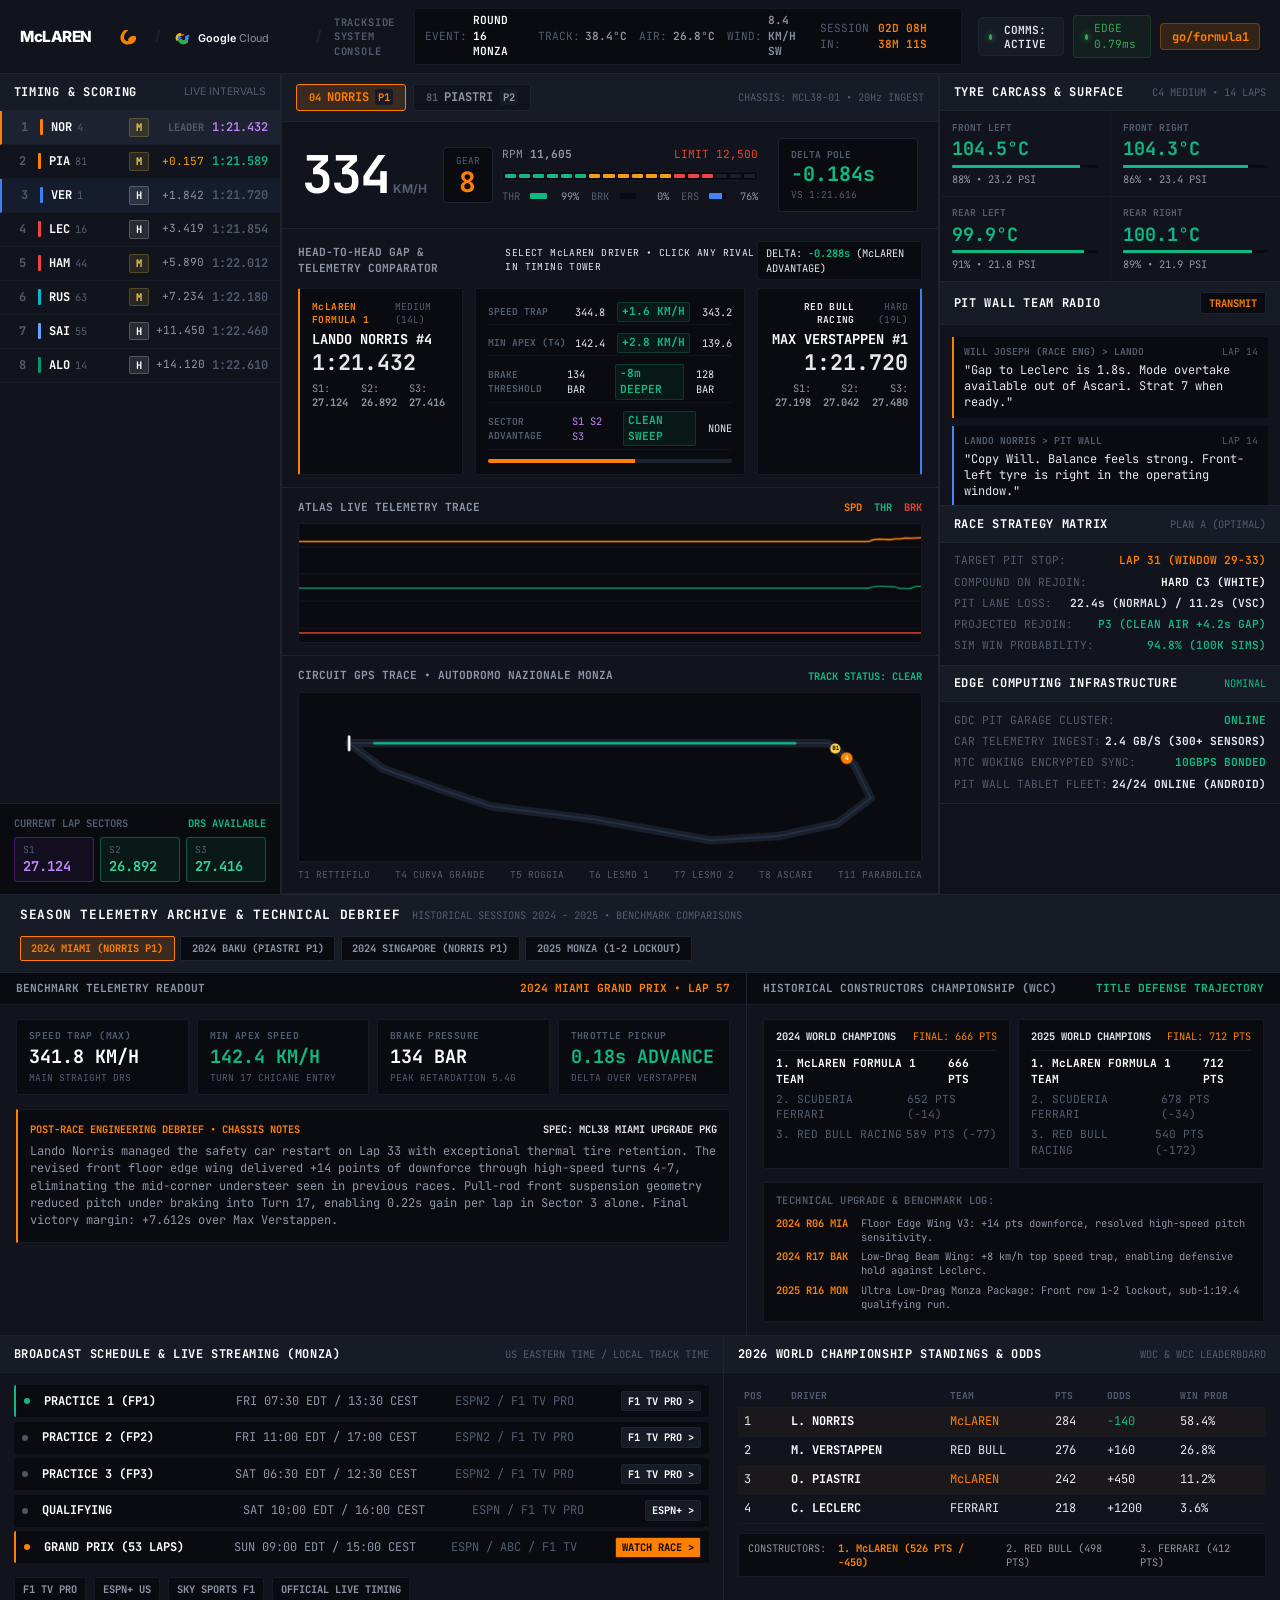
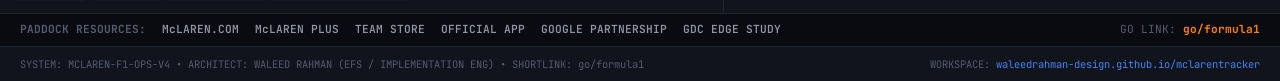
==== index.html @ 6353431e "Add interactive Head-to-Head Gap & Telemetry Comparator for McLaren vs grid rivals" ====
<!DOCTYPE html>
<html lang="en">
<head>
  <meta charset="UTF-8">
  <meta name="viewport" content="width=device-width, initial-scale=1.0">
  <title>MCLAREN F1 • PIT WALL TELEMETRY (go/formula1)</title>
  <link rel="preconnect" href="https://fonts.googleapis.com">
  <link rel="preconnect" href="https://fonts.gstatic.com" crossorigin>
  <link href="https://fonts.googleapis.com/css2?family=Inter:wght@400;500;600;700&family=JetBrains+Mono:wght@400;500;600;700&display=swap" rel="stylesheet">
  <link rel="stylesheet" href="style.css">
</head>
<body>
  <!-- System Command Header -->
  <header class="console-header">
    <div class="header-cluster-left">
      <!-- Official McLaren Racing Logo -->
      <a href="https://www.mclaren.com/racing/" target="_blank" rel="noopener" class="logo-anchor" title="McLaren Racing">
        <svg class="mclaren-svg" viewBox="0 0 160 26" fill="none" xmlns="http://www.w3.org/2000/svg">
          <text x="0" y="20" font-family="'Inter', sans-serif" font-weight="800" font-size="20" fill="#FFFFFF" letter-spacing="-0.03em">McLAREN</text>
          <path d="M136 4C130 9.5 129 16 133 20C135 22 138.5 23 142.5 22.5C148 21.5 151 17.5 151 14.5C151 12.5 149.5 11.5 147.5 11.5C144 11.5 140.5 15.2 140.5 17.2C140.5 18 141.2 18.5 142.2 18.2C139.8 18.8 137 18 136 16.2C134 13 135.5 8 141 4L136 4Z" fill="#FF8000"/>
        </svg>
      </a>

      <div class="header-divider">/</div>

      <!-- Official Google Cloud Logo -->
      <a href="https://cloud.google.com/" target="_blank" rel="noopener" class="logo-anchor" title="Google Cloud">
        <svg class="google-cloud-svg" viewBox="0 0 170 26" fill="none" xmlns="http://www.w3.org/2000/svg">
          <g transform="translate(0, 1)">
            <path fill="#EA4335" d="M12.5 8.2c-.8-.8-1.8-1.3-2.9-1.5l1.6 4.3 4.2-1.6c-.7-.6-1.9-1.2-2.9-1.2z"/>
            <path fill="#4285F4" d="M21.7 11.3c-.3-.8-.8-1.5-1.4-2.1l-4.9 1.8c.4.7.6 1.5.5 2.3 0 1.2-.5 2.2-1.4 2.9l2.7 3.5c1.8-1.3 2.9-3.4 2.9-5.7 0-.9-.2-1.8-.4-2.7z"/>
            <path fill="#FBBC04" d="M9.6 6.7c-2.4.2-4.5 1.5-5.6 3.6-.5.9-.7 2-.7 3.1 0 1.4.5 2.8 1.4 3.9l3.9-2.3c-.2-.5-.3-1-.3-1.6 0-1.8 1.2-3.3 2.9-3.8L9.6 6.7z"/>
            <path fill="#34A853" d="M14.5 21.4c2.2 0 4.1-1.1 5.3-2.8l-2.7-3.5c-.6.6-1.5 1-2.6 1-1.5 0-2.8-.9-3.4-2.2L6.3 16.7c1.4 3.2 4.6 5.2 7.5 5.2z"/>
            <path fill="#4285F4" d="M11.1 13.9c0-.5.1-1 .3-1.4L7.2 10c-.8 1.2-1.2 2.6-1.2 4.1 0 .6.1 1.2.2 1.8l4.1-2.3c-.1-.6-.2-1.2-.2-1.8z"/>
          </g>
          <text x="32" y="19" font-family="'Inter', sans-serif" font-weight="600" font-size="14" fill="#FFFFFF">Google <tspan fill="#8E95A5" font-weight="400">Cloud</tspan></text>
        </svg>
      </a>

      <div class="header-divider">/</div>
      <div class="console-label">TRACKSIDE SYSTEM CONSOLE</div>
    </div>

    <!-- Weather & Track State Readout -->
    <div class="header-cluster-mid">
      <div class="telemetry-pill">
        <span class="pill-k">EVENT:</span>
        <span class="pill-v text-white">ROUND 16 MONZA</span>
      </div>
      <div class="telemetry-pill">
        <span class="pill-k">TRACK:</span>
        <span class="pill-v" id="valTrackTemp">38.4°C</span>
      </div>
      <div class="telemetry-pill">
        <span class="pill-k">AIR:</span>
        <span class="pill-v">26.8°C</span>
      </div>
      <div class="telemetry-pill">
        <span class="pill-k">WIND:</span>
        <span class="pill-v">8.4 KM/H SW</span>
      </div>
      <div class="telemetry-pill">
        <span class="pill-k">SESSION IN:</span>
        <span class="pill-v text-papaya font-mono" id="headerCountdown">02D 14H 28M 10S</span>
      </div>
    </div>

    <div class="header-cluster-right">
      <!-- Audio Toggle -->
      <button class="comms-btn" id="radioMuteBtn" title="Toggle Radio Squelch Tone">
        <span class="dot-indicator green" id="radioDot"></span>
        <span id="radioLabel">COMMS: ACTIVE</span>
      </button>

      <!-- GDC Edge Ping -->
      <div class="edge-ping-box">
        <span class="dot-indicator green pulse"></span>
        <span class="font-mono" id="latencyDisplay">EDGE 0.76ms</span>
      </div>

      <!-- go/link Copy -->
      <button class="golink-button" id="goLinkChip" title="Copy internal shortlink go/formula1">
        <code>go/formula1</code>
      </button>
    </div>
  </header>

  <!-- Main Pit Wall Operations Layout (3-Column Grid) -->
  <div class="console-grid">

    <!-- Column 1: Live Timing Tower (F1 Standard P1-P10) -->
    <aside class="console-panel timing-tower-panel">
      <div class="panel-bar">
        <span class="panel-heading">TIMING & SCORING</span>
        <span class="panel-meta">LIVE INTERVALS</span>
      </div>

      <div class="timing-tower" id="timingTower">
        <!-- P1 Norris -->
        <div class="tower-row mclaren-row active" id="rowNorris" data-driver="norris">
          <span class="t-pos">1</span>
          <span class="t-badge t-mclaren"></span>
          <div class="t-driver">
            <strong class="t-code">NOR</strong>
            <span class="t-num">4</span>
          </div>
          <span class="t-tire t-med" title="Medium Tyre (14 Laps)">M</span>
          <span class="t-gap leader">LEADER</span>
          <span class="t-laptime text-purple">1:21.432</span>
        </div>

        <!-- P2 Piastri -->
        <div class="tower-row mclaren-row" id="rowPiastri" data-driver="piastri">
          <span class="t-pos">2</span>
          <span class="t-badge t-mclaren"></span>
          <div class="t-driver">
            <strong class="t-code">PIA</strong>
            <span class="t-num">81</span>
          </div>
          <span class="t-tire t-med" title="Medium Tyre (14 Laps)">M</span>
          <span class="t-gap text-yellow">+0.157</span>
          <span class="t-laptime text-green">1:21.589</span>
        </div>

        <!-- P3 Verstappen -->
        <div class="tower-row rival-row active-rival" data-rival="verstappen">
          <span class="t-pos">3</span>
          <span class="t-badge t-rb"></span>
          <div class="t-driver">
            <strong class="t-code">VER</strong>
            <span class="t-num">1</span>
          </div>
          <span class="t-tire t-hard" title="Hard Tyre (19 Laps)">H</span>
          <span class="t-gap">+1.842</span>
          <span class="t-laptime">1:21.720</span>
        </div>

        <!-- P4 Leclerc -->
        <div class="tower-row rival-row" data-rival="leclerc">
          <span class="t-pos">4</span>
          <span class="t-badge t-ferrari"></span>
          <div class="t-driver">
            <strong class="t-code">LEC</strong>
            <span class="t-num">16</span>
          </div>
          <span class="t-tire t-hard" title="Hard Tyre (18 Laps)">H</span>
          <span class="t-gap">+3.419</span>
          <span class="t-laptime">1:21.854</span>
        </div>

        <!-- P5 Hamilton -->
        <div class="tower-row rival-row" data-rival="hamilton">
          <span class="t-pos">5</span>
          <span class="t-badge t-ferrari"></span>
          <div class="t-driver">
            <strong class="t-code">HAM</strong>
            <span class="t-num">44</span>
          </div>
          <span class="t-tire t-med" title="Medium Tyre (12 Laps)">M</span>
          <span class="t-gap">+5.890</span>
          <span class="t-laptime">1:22.012</span>
        </div>

        <!-- P6 Russell -->
        <div class="tower-row rival-row" data-rival="russell">
          <span class="t-pos">6</span>
          <span class="t-badge t-merc"></span>
          <div class="t-driver">
            <strong class="t-code">RUS</strong>
            <span class="t-num">63</span>
          </div>
          <span class="t-tire t-med" title="Medium Tyre (15 Laps)">M</span>
          <span class="t-gap">+7.234</span>
          <span class="t-laptime">1:22.180</span>
        </div>

        <!-- P7 Sainz -->
        <div class="tower-row rival-row" data-rival="sainz">
          <span class="t-pos">7</span>
          <span class="t-badge t-williams"></span>
          <div class="t-driver">
            <strong class="t-code">SAI</strong>
            <span class="t-num">55</span>
          </div>
          <span class="t-tire t-hard" title="Hard Tyre (21 Laps)">H</span>
          <span class="t-gap">+11.450</span>
          <span class="t-laptime">1:22.460</span>
        </div>

        <!-- P8 Alonso -->
        <div class="tower-row rival-row" data-rival="alonso">
          <span class="t-pos">8</span>
          <span class="t-badge t-aston"></span>
          <div class="t-driver">
            <strong class="t-code">ALO</strong>
            <span class="t-num">14</span>
          </div>
          <span class="t-tire t-hard" title="Hard Tyre (22 Laps)">H</span>
          <span class="t-gap">+14.120</span>
          <span class="t-laptime">1:22.610</span>
        </div>
      </div>

      <!-- Sector Analysis Footer -->
      <div class="tower-footer">
        <div class="tf-row">
          <span class="tf-label">CURRENT LAP SECTORS</span>
          <span class="tf-drs text-green" id="drsState">DRS AVAILABLE</span>
        </div>
        <div class="sectors-grid">
          <div class="sec-cell purple">
            <span class="sc-k">S1</span>
            <span class="sc-v" id="valS1">27.124</span>
          </div>
          <div class="sec-cell green">
            <span class="sc-k">S2</span>
            <span class="sc-v" id="valS2">26.892</span>
          </div>
          <div class="sec-cell green">
            <span class="sc-k">S3</span>
            <span class="sc-v" id="valS3">27.416</span>
          </div>
        </div>
      </div>
    </aside>

    <!-- Column 2: Live Cockpit Telemetry, Waveform & Track GPS -->
    <main class="console-panel center-telemetry-panel">
      <!-- Driver Telemetry Header Switcher -->
      <div class="panel-bar">
        <div class="driver-tab-group">
          <button class="d-tab active" id="btnLando" data-driver="norris">
            <span class="d-tab-num">04</span>
            <span class="d-tab-name">NORRIS</span>
            <span class="d-tab-pos">P1</span>
          </button>
          <button class="d-tab" id="btnOscar" data-driver="piastri">
            <span class="d-tab-num">81</span>
            <span class="d-tab-name">PIASTRI</span>
            <span class="d-tab-pos">P2</span>
          </button>
        </div>
        <span class="panel-meta font-mono">CHASSIS: MCL38-01 &bull; 20Hz INGEST</span>
      </div>

      <!-- Primary Cockpit Gauge Deck -->
      <div class="cockpit-hud">
        <div class="gauge-block-speed">
          <div class="speed-readout">
            <span class="speed-digits font-mono" id="teleSpeed">324</span>
            <span class="speed-unit">KM/H</span>
          </div>
          <div class="gear-readout">
            <span class="gear-sub">GEAR</span>
            <span class="gear-digit font-mono" id="teleGear">7</span>
          </div>
        </div>

        <!-- Shift Lights Array -->
        <div class="hud-center-cluster">
          <div class="tach-line font-mono">
            <span>RPM <strong id="teleRpm">11,980</strong></span>
            <span class="text-red">LIMIT 12,500</span>
          </div>
          <div class="shift-lights" id="rpmLedBar"></div>

          <!-- Throttle, Brake, ERS Gauges -->
          <div class="linear-gauges">
            <div class="lin-gauge">
              <span class="lg-k">THR</span>
              <div class="lg-track"><div class="lg-fill throttle" id="fillThrottle" style="width: 96%;"></div></div>
              <span class="lg-v font-mono" id="valThrottle">96%</span>
            </div>
            <div class="lin-gauge">
              <span class="lg-k">BRK</span>
              <div class="lg-track"><div class="lg-fill brake" id="fillBrake" style="width: 0%;"></div></div>
              <span class="lg-v font-mono" id="valBrake">0%</span>
            </div>
            <div class="lin-gauge">
              <span class="lg-k">ERS</span>
              <div class="lg-track"><div class="lg-fill ers" id="fillErs" style="width: 78%;"></div></div>
              <span class="lg-v font-mono" id="valErs">78%</span>
            </div>
          </div>
        </div>

        <!-- Delta to Pole -->
        <div class="delta-box">
          <span class="delta-k">DELTA POLE</span>
          <span class="delta-v font-mono text-green" id="teleDelta">-0.184s</span>
          <span class="delta-sub font-mono">VS 1:21.616</span>
        </div>
      </div>

      <!-- Head-to-Head Telemetry & Gap Comparator -->
      <div class="sub-panel comparator-panel">
        <div class="sub-panel-bar">
          <div class="comp-header-left">
            <span class="sub-title font-mono">HEAD-TO-HEAD GAP & TELEMETRY COMPARATOR</span>
            <span class="comp-hint font-mono text-muted">SELECT McLAREN DRIVER &bull; CLICK ANY RIVAL IN TIMING TOWER</span>
          </div>
          <div class="comp-status-badge font-mono" id="compDeltaBadge">
            DELTA: <strong class="text-green" id="compNetDelta">-0.288s</strong> (McLAREN ADVANTAGE)
          </div>
        </div>

        <div class="comparator-deck font-mono">
          <!-- Driver 1 (McLaren) -->
          <div class="comp-driver-card mclaren-side">
            <div class="cdc-header">
              <span class="cdc-team text-papaya">McLAREN FORMULA 1</span>
              <span class="cdc-tire" id="compTire1">MEDIUM (14L)</span>
            </div>
            <div class="cdc-name" id="compDriver1Name">LANDO NORRIS #4</div>
            <div class="cdc-lap" id="compLap1">1:21.432</div>
            <div class="cdc-sectors">
              <span>S1: <strong id="compS1_1">27.124</strong></span>
              <span>S2: <strong id="compS2_1">26.892</strong></span>
              <span>S3: <strong id="compS3_1">27.416</strong></span>
            </div>
          </div>

          <!-- Center Delta Telemetry Grid -->
          <div class="comp-delta-matrix">
            <div class="cdm-row">
              <span class="cdm-label">SPEED TRAP</span>
              <div class="cdm-values">
                <span id="compSpeed1">344.8</span>
                <span class="cdm-diff text-green" id="compSpeedDiff">+1.6 KM/H</span>
                <span id="compSpeed2">343.2</span>
              </div>
            </div>
            <div class="cdm-row">
              <span class="cdm-label">MIN APEX (T4)</span>
              <div class="cdm-values">
                <span id="compApex1">142.4</span>
                <span class="cdm-diff text-green" id="compApexDiff">+2.8 KM/H</span>
                <span id="compApex2">139.6</span>
              </div>
            </div>
            <div class="cdm-row">
              <span class="cdm-label">BRAKE THRESHOLD</span>
              <div class="cdm-values">
                <span>134 BAR</span>
                <span class="cdm-diff text-green" id="compBrakeDiff">-8m DEEPER</span>
                <span>128 BAR</span>
              </div>
            </div>
            <div class="cdm-row">
              <span class="cdm-label">SECTOR ADVANTAGE</span>
              <div class="cdm-values">
                <span class="text-purple">S1 S2 S3</span>
                <span class="cdm-diff text-green">CLEAN SWEEP</span>
                <span class="text-muted">NONE</span>
              </div>
            </div>

            <!-- Dynamic Delta Bar Indicator -->
            <div class="comp-bar-wrapper">
              <div class="comp-bar-fill mclaren-fill" id="compBarFill" style="width: 62%;"></div>
            </div>
          </div>

          <!-- Driver 2 (Rival) -->
          <div class="comp-driver-card rival-side">
            <div class="cdc-header">
              <span class="cdc-team" id="compTeam2">RED BULL RACING</span>
              <span class="cdc-tire" id="compTire2">HARD (19L)</span>
            </div>
            <div class="cdc-name" id="compDriver2Name">MAX VERSTAPPEN #1</div>
            <div class="cdc-lap text-secondary" id="compLap2">1:21.720</div>
            <div class="cdc-sectors text-secondary">
              <span>S1: <strong id="compS2_1_val">27.198</strong></span>
              <span>S2: <strong id="compS2_2_val">27.042</strong></span>
              <span>S3: <strong id="compS2_3_val">27.480</strong></span>
            </div>
          </div>
        </div>
      </div>


      <!-- ATLAS Rolling Telemetry Chart -->
      <div class="sub-panel waveform-container">
        <div class="sub-panel-bar">
          <span class="sub-title">ATLAS LIVE TELEMETRY TRACE</span>
          <div class="trace-legend font-mono">
            <span class="c-legend papaya">SPD</span>
            <span class="c-legend green">THR</span>
            <span class="c-legend red">BRK</span>
          </div>
        </div>
        <canvas id="telemetryCanvas" width="720" height="130"></canvas>
      </div>

      <!-- Monza 2D GPS Circuit & Corner Tracker -->
      <div class="sub-panel track-container">
        <div class="sub-panel-bar">
          <span class="sub-title">CIRCUIT GPS TRACE &bull; AUTODROMO NAZIONALE MONZA</span>
          <span class="track-flag green">TRACK STATUS: CLEAR</span>
        </div>
        <div class="track-canvas-wrapper">
          <canvas id="circuitCanvas" width="720" height="180"></canvas>
        </div>
        <div class="corner-legend-bar font-mono">
          <span>T1 RETTIFILO</span>
          <span>T4 CURVA GRANDE</span>
          <span>T5 ROGGIA</span>
          <span>T6 LESMO 1</span>
          <span>T7 LESMO 2</span>
          <span>T8 ASCARI</span>
          <span>T11 PARABOLICA</span>
        </div>
      </div>
    </main>

    <!-- Column 3: Race Strategy, Tyre Heatmap & Comms -->
    <aside class="console-panel operations-panel">
      <!-- Tyre Surface Temperatures & Deg -->
      <div class="ops-section">
        <div class="panel-bar">
          <span class="panel-heading">TYRE CARCASS & SURFACE</span>
          <span class="panel-meta font-mono">C4 MEDIUM &bull; 14 LAPS</span>
        </div>
        <div class="tyre-grid">
          <div class="tyre-cell">
            <div class="tc-pos">FRONT LEFT</div>
            <div class="tc-temp font-mono text-green" id="tempFL">102.4°C</div>
            <div class="tc-wear"><div class="tc-bar" style="width: 88%;"></div></div>
            <div class="tc-meta font-mono">88% &bull; 23.2 PSI</div>
          </div>
          <div class="tyre-cell">
            <div class="tc-pos">FRONT RIGHT</div>
            <div class="tc-temp font-mono text-green" id="tempFR">104.1°C</div>
            <div class="tc-wear"><div class="tc-bar" style="width: 86%;"></div></div>
            <div class="tc-meta font-mono">86% &bull; 23.4 PSI</div>
          </div>
          <div class="tyre-cell">
            <div class="tc-pos">REAR LEFT</div>
            <div class="tc-temp font-mono text-green" id="tempRL">98.6°C</div>
            <div class="tc-wear"><div class="tc-bar" style="width: 91%;"></div></div>
            <div class="tc-meta font-mono">91% &bull; 21.8 PSI</div>
          </div>
          <div class="tyre-cell">
            <div class="tc-pos">REAR RIGHT</div>
            <div class="tc-temp font-mono text-green" id="tempRR">99.2°C</div>
            <div class="tc-wear"><div class="tc-bar" style="width: 89%;"></div></div>
            <div class="tc-meta font-mono">89% &bull; 21.9 PSI</div>
          </div>
        </div>
      </div>

      <!-- Live Pit Radio Comms Transcript -->
      <div class="ops-section radio-ops-section">
        <div class="panel-bar">
          <span class="panel-heading">PIT WALL TEAM RADIO</span>
          <button class="comms-action-btn font-mono" id="btnPlayRadio">TRANSMIT</button>
        </div>
        <div class="radio-stream-box" id="radioLog">
          <div class="radio-entry engineer-entry">
            <div class="re-header font-mono">
              <span class="re-ch">WILL JOSEPH (RACE ENG) &gt; LANDO</span>
              <span class="re-t">LAP 14</span>
            </div>
            <div class="re-msg font-mono">"Gap to Leclerc is 1.8s. Mode overtake available out of Ascari. Strat 7 when ready."</div>
          </div>
          <div class="radio-entry driver-entry">
            <div class="re-header font-mono">
              <span class="re-ch">LANDO NORRIS &gt; PIT WALL</span>
              <span class="re-t">LAP 14</span>
            </div>
            <div class="re-msg font-mono">"Copy Will. Balance feels strong. Front-left tyre is right in the operating window."</div>
          </div>
        </div>
      </div>

      <!-- Race Strategy Plan -->
      <div class="ops-section">
        <div class="panel-bar">
          <span class="panel-heading">RACE STRATEGY MATRIX</span>
          <span class="panel-meta font-mono">PLAN A (OPTIMAL)</span>
        </div>
        <div class="strat-table font-mono">
          <div class="strat-row">
            <span class="st-k">TARGET PIT STOP:</span>
            <span class="st-v text-papaya">LAP 31 (WINDOW 29-33)</span>
          </div>
          <div class="strat-row">
            <span class="st-k">COMPOUND ON REJOIN:</span>
            <span class="st-v text-white">HARD C3 (WHITE)</span>
          </div>
          <div class="strat-row">
            <span class="st-k">PIT LANE LOSS:</span>
            <span class="st-v">22.4s (NORMAL) / 11.2s (VSC)</span>
          </div>
          <div class="strat-row">
            <span class="st-k">PROJECTED REJOIN:</span>
            <span class="st-v text-green">P3 (CLEAN AIR +4.2s GAP)</span>
          </div>
          <div class="strat-row">
            <span class="st-k">SIM WIN PROBABILITY:</span>
            <span class="st-v text-green">94.8% (100K SIMS)</span>
          </div>
        </div>
      </div>

      <!-- Google Cloud Edge Systems Status -->
      <div class="ops-section edge-ops-section">
        <div class="panel-bar">
          <span class="panel-heading">EDGE COMPUTING INFRASTRUCTURE</span>
          <span class="panel-meta font-mono text-green">NOMINAL</span>
        </div>
        <div class="edge-data-table font-mono">
          <div class="edt-row"><span>GDC PIT GARAGE CLUSTER:</span> <strong class="text-green">ONLINE</strong></div>
          <div class="edt-row"><span>CAR TELEMETRY INGEST:</span> <strong>2.4 GB/S (300+ SENSORS)</strong></div>
          <div class="edt-row"><span>MTC WOKING ENCRYPTED SYNC:</span> <strong class="text-green">10GBPS BONDED</strong></div>
          <div class="edt-row"><span>PIT WALL TABLET FLEET:</span> <strong>24/24 ONLINE (ANDROID)</strong></div>
        </div>
      </div>
    </aside>
  </div>

  <!-- Historical Season Telemetry, Standings & Technical Debrief -->
  <section class="archive-section">
    <div class="archive-header-bar">
      <div class="ah-left">
        <span class="ah-title font-mono">SEASON TELEMETRY ARCHIVE & TECHNICAL DEBRIEF</span>
        <span class="ah-sub font-mono">HISTORICAL SESSIONS 2024 - 2025 &bull; BENCHMARK COMPARISONS</span>
      </div>
      <div class="ah-selector-tabs font-mono">
        <button class="ah-tab active" data-archive="miami2024">2024 MIAMI (NORRIS P1)</button>
        <button class="ah-tab" data-archive="baku2024">2024 BAKU (PIASTRI P1)</button>
        <button class="ah-tab" data-archive="singapore2024">2024 SINGAPORE (NORRIS P1)</button>
        <button class="ah-tab" data-archive="monza2025">2025 MONZA (1-2 LOCKOUT)</button>
      </div>
    </div>

    <div class="archive-grid">
      <!-- Session Rewatch Telemetry Metrics -->
      <div class="archive-panel">
        <div class="ap-bar font-mono">
          <span>BENCHMARK TELEMETRY READOUT</span>
          <span class="text-papaya font-mono" id="archSessionTitle">2024 MIAMI GRAND PRIX &bull; LAP 57</span>
        </div>
        <div class="ap-content">
          <div class="telemetry-benchmark-grid font-mono">
            <div class="bm-card">
              <span class="bm-k">SPEED TRAP (MAX)</span>
              <strong class="bm-v font-mono text-white" id="archSpeed">341.8 KM/H</strong>
              <span class="bm-sub">MAIN STRAIGHT DRS</span>
            </div>
            <div class="bm-card">
              <span class="bm-k">MIN APEX SPEED</span>
              <strong class="bm-v font-mono text-green" id="archApex">142.4 KM/H</strong>
              <span class="bm-sub">TURN 17 CHICANE ENTRY</span>
            </div>
            <div class="bm-card">
              <span class="bm-k">BRAKE PRESSURE</span>
              <strong class="bm-v font-mono text-white" id="archBrake">134 BAR</strong>
              <span class="bm-sub">PEAK RETARDATION 5.4G</span>
            </div>
            <div class="bm-card">
              <span class="bm-k">THROTTLE PICKUP</span>
              <strong class="bm-v font-mono text-green" id="archThrottle">0.18s ADVANCE</strong>
              <span class="bm-sub">DELTA OVER VERSTAPPEN</span>
            </div>
          </div>

          <div class="debrief-box font-mono">
            <div class="db-header">
              <span class="db-title">POST-RACE ENGINEERING DEBRIEF &bull; CHASSIS NOTES</span>
              <span class="db-spec text-muted" id="archChassis">SPEC: MCL38 MIAMI UPGRADE PKG</span>
            </div>
            <p class="db-text" id="archDebriefText">
              Lando Norris managed the safety car restart on Lap 33 with exceptional thermal tire retention. The revised front floor edge wing delivered +14 points of downforce through high-speed turns 4-7, eliminating the mid-corner understeer seen in previous races. Pull-rod front suspension geometry reduced pitch under braking into Turn 17, enabling 0.22s gain per lap in Sector 3 alone. Final victory margin: +7.612s over Max Verstappen.
            </p>
          </div>
        </div>
      </div>

      <!-- Historical Constructors Championship Progression -->
      <div class="archive-panel">
        <div class="ap-bar font-mono">
          <span>HISTORICAL CONSTRUCTORS CHAMPIONSHIP (WCC)</span>
          <span class="text-green font-mono">TITLE DEFENSE TRAJECTORY</span>
        </div>
        <div class="ap-content font-mono">
          <div class="hist-standings-deck">
            <!-- 2024 Season Final -->
            <div class="hist-season-block">
              <div class="hsb-head">
                <strong>2024 WORLD CHAMPIONS</strong>
                <span class="text-papaya font-mono">FINAL: 666 PTS</span>
              </div>
              <div class="hsb-rows">
                <div class="hsb-row champion">
                  <span>1. McLAREN FORMULA 1 TEAM</span>
                  <strong>666 PTS</strong>
                </div>
                <div class="hsb-row">
                  <span>2. SCUDERIA FERRARI</span>
                  <span>652 PTS (-14)</span>
                </div>
                <div class="hsb-row">
                  <span>3. RED BULL RACING</span>
                  <span>589 PTS (-77)</span>
                </div>
              </div>
            </div>

            <!-- 2025 Season Final -->
            <div class="hist-season-block">
              <div class="hsb-head">
                <strong>2025 WORLD CHAMPIONS</strong>
                <span class="text-papaya font-mono">FINAL: 712 PTS</span>
              </div>
              <div class="hsb-rows">
                <div class="hsb-row champion">
                  <span>1. McLAREN FORMULA 1 TEAM</span>
                  <strong>712 PTS</strong>
                </div>
                <div class="hsb-row">
                  <span>2. SCUDERIA FERRARI</span>
                  <span>678 PTS (-34)</span>
                </div>
                <div class="hsb-row">
                  <span>3. RED BULL RACING</span>
                  <span>540 PTS (-172)</span>
                </div>
              </div>
            </div>
          </div>

          <!-- Upgrade Trajectory Feed -->
          <div class="upgrade-timeline">
            <div class="ut-title">TECHNICAL UPGRADE & BENCHMARK LOG:</div>
            <div class="ut-item">
              <span class="ut-date">2024 R06 MIA</span>
              <span class="ut-desc">Floor Edge Wing V3: +14 pts downforce, resolved high-speed pitch sensitivity.</span>
            </div>
            <div class="ut-item">
              <span class="ut-date">2024 R17 BAK</span>
              <span class="ut-desc">Low-Drag Beam Wing: +8 km/h top speed trap, enabling defensive hold against Leclerc.</span>
            </div>
            <div class="ut-item">
              <span class="ut-date">2025 R16 MON</span>
              <span class="ut-desc">Ultra Low-Drag Monza Package: Front row 1-2 lockout, sub-1:19.4 qualifying run.</span>
            </div>
          </div>
        </div>
      </div>
    </div>
  </section>


  <!-- Lower Deck: Broadcast Schedule, World Championship Odds & McLaren Hub -->
  <section class="lower-deck">
    <!-- Weekend Broadcast Hub -->
    <div class="deck-panel">
      <div class="deck-bar">
        <span class="deck-title">BROADCAST SCHEDULE & LIVE STREAMING (MONZA)</span>
        <span class="deck-sub">US EASTERN TIME / LOCAL TRACK TIME</span>
      </div>
      <div class="deck-content">
        <div class="session-schedule font-mono">
          <div class="session-row active">
            <span class="sess-dot green"></span>
            <span class="sess-name">PRACTICE 1 (FP1)</span>
            <span class="sess-time">FRI 07:30 EDT / 13:30 CEST</span>
            <span class="sess-chn">ESPN2 / F1 TV PRO</span>
            <a href="https://f1tv.formula1.com/" target="_blank" rel="noopener" class="sess-action">F1 TV PRO &gt;</a>
          </div>
          <div class="session-row">
            <span class="sess-dot"></span>
            <span class="sess-name">PRACTICE 2 (FP2)</span>
            <span class="sess-time">FRI 11:00 EDT / 17:00 CEST</span>
            <span class="sess-chn">ESPN2 / F1 TV PRO</span>
            <a href="https://f1tv.formula1.com/" target="_blank" rel="noopener" class="sess-action">F1 TV PRO &gt;</a>
          </div>
          <div class="session-row">
            <span class="sess-dot"></span>
            <span class="sess-name">PRACTICE 3 (FP3)</span>
            <span class="sess-time">SAT 06:30 EDT / 12:30 CEST</span>
            <span class="sess-chn">ESPN2 / F1 TV PRO</span>
            <a href="https://f1tv.formula1.com/" target="_blank" rel="noopener" class="sess-action">F1 TV PRO &gt;</a>
          </div>
          <div class="session-row">
            <span class="sess-dot"></span>
            <span class="sess-name">QUALIFYING</span>
            <span class="sess-time">SAT 10:00 EDT / 16:00 CEST</span>
            <span class="sess-chn">ESPN / F1 TV PRO</span>
            <a href="https://www.espn.com/watch/" target="_blank" rel="noopener" class="sess-action">ESPN+ &gt;</a>
          </div>
          <div class="session-row race-row">
            <span class="sess-dot papaya"></span>
            <span class="sess-name">GRAND PRIX (53 LAPS)</span>
            <span class="sess-time">SUN 09:00 EDT / 15:00 CEST</span>
            <span class="sess-chn">ESPN / ABC / F1 TV</span>
            <a href="https://f1tv.formula1.com/" target="_blank" rel="noopener" class="sess-action race-action">WATCH RACE &gt;</a>
          </div>
        </div>

        <div class="stream-links-strip">
          <a href="https://f1tv.formula1.com/" target="_blank" rel="noopener" class="quick-link">F1 TV PRO</a>
          <a href="https://www.espn.com/watch/f1" target="_blank" rel="noopener" class="quick-link">ESPN+ US</a>
          <a href="https://www.skysports.com/f1" target="_blank" rel="noopener" class="quick-link">SKY SPORTS F1</a>
          <a href="https://www.formula1.com/en/f1-live.html" target="_blank" rel="noopener" class="quick-link">OFFICIAL LIVE TIMING</a>
        </div>
      </div>
    </div>

    <!-- Championship Standings & Market Odds -->
    <div class="deck-panel">
      <div class="deck-bar">
        <span class="deck-title">2026 WORLD CHAMPIONSHIP STANDINGS & ODDS</span>
        <span class="deck-sub">WDC & WCC LEADERBOARD</span>
      </div>
      <div class="deck-content font-mono">
        <table class="standings-table">
          <thead>
            <tr>
              <th>POS</th>
              <th>DRIVER</th>
              <th>TEAM</th>
              <th>PTS</th>
              <th>ODDS</th>
              <th>WIN PROB</th>
            </tr>
          </thead>
          <tbody>
            <tr class="highlight-row">
              <td>1</td>
              <td class="driver-bold">L. NORRIS</td>
              <td class="text-papaya">McLAREN</td>
              <td>284</td>
              <td class="text-green">-140</td>
              <td>58.4%</td>
            </tr>
            <tr>
              <td>2</td>
              <td class="driver-bold">M. VERSTAPPEN</td>
              <td>RED BULL</td>
              <td>276</td>
              <td>+160</td>
              <td>26.8%</td>
            </tr>
            <tr class="highlight-row">
              <td>3</td>
              <td class="driver-bold">O. PIASTRI</td>
              <td class="text-papaya">McLAREN</td>
              <td>242</td>
              <td>+450</td>
              <td>11.2%</td>
            </tr>
            <tr>
              <td>4</td>
              <td class="driver-bold">C. LECLERC</td>
              <td>FERRARI</td>
              <td>218</td>
              <td>+1200</td>
              <td>3.6%</td>
            </tr>
          </tbody>
        </table>

        <div class="wcc-banner font-mono">
          <span>CONSTRUCTORS:</span>
          <strong>1. McLAREN (526 PTS / -450)</strong>
          <span>2. RED BULL (498 PTS)</span>
          <span>3. FERRARI (412 PTS)</span>
        </div>
      </div>
    </div>
  </section>

  <!-- Paddock Resource Bar -->
  <nav class="paddock-dock font-mono">
    <div class="dock-title">PADDOCK RESOURCES:</div>
    <a href="https://www.mclaren.com/racing/formula-1/" target="_blank" rel="noopener">McLAREN.COM</a>
    <a href="https://www.mclaren.com/racing/mclaren-plus/" target="_blank" rel="noopener">McLAREN PLUS</a>
    <a href="https://www.mclarenstore.com/" target="_blank" rel="noopener">TEAM STORE</a>
    <a href="https://www.mclaren.com/racing/app/" target="_blank" rel="noopener">OFFICIAL APP</a>
    <a href="https://www.mclaren.com/racing/partners/google/" target="_blank" rel="noopener">GOOGLE PARTNERSHIP</a>
    <a href="https://cloud.google.com/customers/mclaren-racing" target="_blank" rel="noopener">GDC EDGE STUDY</a>
    <div class="dock-spacer"></div>
    <div class="dock-golink">GO LINK: <strong>go/formula1</strong></div>
  </nav>

  <!-- Industrial Technical Footer -->
  <footer class="console-footer font-mono">
    <div class="cf-left">
      SYSTEM: MCLAREN-F1-OPS-V4 &bull; ARCHITECT: WALEED RAHMAN (EFS / IMPLEMENTATION ENG) &bull; SHORTLINK: go/formula1
    </div>
    <div class="cf-right">
      WORKSPACE: <a href="https://waleedrahman-design.github.io/mclarentracker/" target="_blank">waleedrahman-design.github.io/mclarentracker</a>
    </div>
  </footer>

  <script src="app.js"></script>
</body>
</html>
---- style.css ----
:root {
  --bg-core: #090B10;
  --panel-bg: #11141C;
  --panel-elevated: #171B26;
  --panel-active: #1D2230;
  
  --border-line: #1E2330;
  --border-subtle: #161A24;

  --papaya: #FF8000;
  --papaya-dim: rgba(255, 128, 0, 0.15);

  --g-blue: #4285F4;
  --g-green: #34A853;
  --g-red: #EA4335;
  --g-yellow: #FBBC04;

  --purple-sector: #9333EA;
  --green-sector: #10B981;
  --yellow-sector: #F59E0B;

  --text-white: #FFFFFF;
  --text-primary: #E5E7EB;
  --text-secondary: #8E95A5;
  --text-muted: #535C6E;

  --font-sans: 'Inter', -apple-system, BlinkMacSystemFont, sans-serif;
  --font-mono: 'JetBrains Mono', monospace;
}

* {
  box-sizing: border-box;
  margin: 0;
  padding: 0;
}

body {
  background-color: var(--bg-core);
  color: var(--text-primary);
  font-family: var(--font-sans);
  font-size: 13px;
  line-height: 1.4;
  min-height: 100vh;
  display: flex;
  flex-direction: column;
}

.font-mono { font-family: var(--font-mono); }
.text-white { color: var(--text-white) !important; }
.text-papaya { color: var(--papaya) !important; }
.text-green { color: var(--green-sector) !important; }
.text-yellow { color: var(--yellow-sector) !important; }
.text-red { color: var(--g-red) !important; }
.text-purple { color: #C084FC !important; }

/* 1. Header Command Console */
.console-header {
  display: flex;
  justify-content: space-between;
  align-items: center;
  padding: 0.5rem 1.25rem;
  background-color: var(--panel-bg);
  border-bottom: 1px solid var(--border-line);
  gap: 1rem;
}

.header-cluster-left {
  display: flex;
  align-items: center;
  gap: 0.75rem;
}

.logo-anchor {
  display: flex;
  align-items: center;
  text-decoration: none;
}

.mclaren-svg {
  height: 20px;
  width: auto;
  display: block;
}

.google-cloud-svg {
  height: 20px;
  width: auto;
  display: block;
}

.header-divider {
  color: var(--border-line);
  font-weight: 700;
  font-size: 0.9rem;
}

.console-label {
  font-family: var(--font-mono);
  font-size: 0.65rem;
  font-weight: 700;
  color: var(--text-muted);
  letter-spacing: 0.08em;
}

.header-cluster-mid {
  display: flex;
  align-items: center;
  gap: 0.75rem;
  background-color: var(--bg-core);
  padding: 0.25rem 0.65rem;
  border-radius: 4px;
  border: 1px solid var(--border-subtle);
}

.telemetry-pill {
  display: flex;
  align-items: center;
  gap: 0.35rem;
  font-size: 0.7rem;
  font-family: var(--font-mono);
}

.pill-k { color: var(--text-muted); }
.pill-v { color: var(--text-secondary); font-weight: 600; }

.header-cluster-right {
  display: flex;
  align-items: center;
  gap: 0.6rem;
}

.comms-btn {
  background-color: var(--panel-elevated);
  border: 1px solid var(--border-line);
  color: var(--text-primary);
  font-family: var(--font-mono);
  font-size: 0.7rem;
  font-weight: 600;
  padding: 0.3rem 0.65rem;
  border-radius: 4px;
  cursor: pointer;
  display: flex;
  align-items: center;
  gap: 0.4rem;
}

.comms-btn:hover {
  background-color: var(--panel-active);
  border-color: var(--papaya);
}

.dot-indicator {
  width: 6px;
  height: 6px;
  border-radius: 50%;
  display: inline-block;
  background-color: #6B7280;
}

.dot-indicator.green {
  background-color: var(--g-green);
  box-shadow: 0 0 6px var(--g-green);
}

.dot-indicator.pulse {
  animation: radar-pulse 2s infinite;
}

@keyframes radar-pulse {
  0%, 100% { opacity: 1; }
  50% { opacity: 0.3; }
}

.edge-ping-box {
  display: flex;
  align-items: center;
  gap: 0.4rem;
  font-size: 0.7rem;
  color: var(--g-green);
  background-color: rgba(52, 168, 83, 0.08);
  padding: 0.3rem 0.65rem;
  border-radius: 4px;
  border: 1px solid rgba(52, 168, 83, 0.2);
}

.golink-button {
  background-color: var(--papaya-dim);
  border: 1px solid rgba(255, 128, 0, 0.3);
  padding: 0.3rem 0.65rem;
  border-radius: 4px;
  cursor: pointer;
}

.golink-button code {
  color: var(--papaya);
  font-family: var(--font-mono);
  font-size: 0.75rem;
  font-weight: 700;
}

/* 2. Main Console Grid (3 Columns) */
.console-grid {
  display: grid;
  grid-template-columns: 280px 1fr 340px;
  gap: 1px;
  background-color: var(--border-line);
  flex: 1;
}

.console-panel {
  background-color: var(--panel-bg);
  display: flex;
  flex-direction: column;
}

.panel-bar {
  display: flex;
  justify-content: space-between;
  align-items: center;
  padding: 0.6rem 0.85rem;
  background-color: var(--panel-elevated);
  border-bottom: 1px solid var(--border-line);
}

.panel-heading {
  font-size: 0.75rem;
  font-family: var(--font-mono);
  font-weight: 700;
  letter-spacing: 0.06em;
  color: var(--text-white);
}

.panel-meta {
  font-size: 0.65rem;
  color: var(--text-muted);
}

/* Column 1: Timing Tower */
.timing-tower {
  display: flex;
  flex-direction: column;
  flex: 1;
}

.tower-row {
  display: grid;
  grid-template-columns: 20px 4px 1fr 20px 48px 58px;
  align-items: center;
  gap: 0.4rem;
  padding: 0.45rem 0.75rem;
  border-bottom: 1px solid var(--border-subtle);
  font-family: var(--font-mono);
  font-size: 0.75rem;
  cursor: pointer;
  transition: background-color 0.1s ease;
}

.tower-row:hover {
  background-color: var(--panel-elevated);
}

.tower-row.active {
  background-color: var(--panel-active);
  border-left: 2px solid var(--papaya);
}

.t-pos { font-weight: 700; color: var(--text-muted); text-align: center; }

.t-badge { width: 3px; height: 16px; border-radius: 1px; }
.t-mclaren { background-color: var(--papaya); }
.t-rb { background-color: #3B82F6; }
.t-ferrari { background-color: #EF4444; }
.t-merc { background-color: #06B6D4; }
.t-williams { background-color: #60A5FA; }
.t-aston { background-color: #059669; }

.t-driver {
  display: flex;
  align-items: baseline;
  gap: 0.35rem;
}

.t-code { font-weight: 700; color: var(--text-white); }
.t-num { font-size: 0.65rem; color: var(--text-muted); }

.t-tire {
  font-size: 0.65rem;
  font-weight: 700;
  text-align: center;
  border-radius: 2px;
  padding: 1px 0;
}

.t-med { color: #FCD34D; background-color: rgba(252, 211, 77, 0.1); border: 1px solid rgba(252, 211, 77, 0.2); }
.t-hard { color: #FFFFFF; background-color: rgba(255, 255, 255, 0.1); border: 1px solid rgba(255, 255, 255, 0.2); }

.t-gap {
  font-size: 0.7rem;
  text-align: right;
  color: var(--text-secondary);
}

.t-gap.leader { color: var(--text-muted); font-size: 0.65rem; font-weight: 700; }

.t-laptime {
  font-size: 0.75rem;
  font-weight: 600;
  text-align: right;
  color: var(--text-muted);
}

.tower-footer {
  padding: 0.75rem 0.85rem;
  border-top: 1px solid var(--border-line);
  background-color: var(--bg-core);
}

.tf-row {
  display: flex;
  justify-content: space-between;
  font-size: 0.65rem;
  font-family: var(--font-mono);
  margin-bottom: 0.4rem;
}

.tf-label { color: var(--text-muted); font-weight: 700; }
.tf-drs { font-weight: 700; }

.sectors-grid {
  display: grid;
  grid-template-columns: 1fr 1fr 1fr;
  gap: 0.4rem;
}

.sec-cell {
  background-color: var(--panel-elevated);
  border: 1px solid var(--border-line);
  padding: 0.35rem 0.5rem;
  border-radius: 3px;
  display: flex;
  flex-direction: column;
  font-family: var(--font-mono);
}

.sec-cell.purple { border-color: rgba(147, 51, 234, 0.4); background-color: rgba(147, 51, 234, 0.08); }
.sec-cell.purple .sc-v { color: #C084FC; font-weight: 700; }

.sec-cell.green { border-color: rgba(16, 185, 129, 0.4); background-color: rgba(16, 185, 129, 0.08); }
.sec-cell.green .sc-v { color: #34D399; font-weight: 700; }

.sc-k { font-size: 0.6rem; color: var(--text-muted); }
.sc-v { font-size: 0.85rem; }

/* Column 2: Cockpit HUD & Waveforms */
.center-telemetry-panel {
  border-left: 1px solid var(--border-line);
  border-right: 1px solid var(--border-line);
}

.driver-tab-group {
  display: flex;
  gap: 0.4rem;
}

.d-tab {
  background-color: var(--panel-bg);
  border: 1px solid var(--border-line);
  color: var(--text-secondary);
  font-family: var(--font-mono);
  font-size: 0.75rem;
  font-weight: 700;
  padding: 0.3rem 0.75rem;
  border-radius: 3px;
  cursor: pointer;
  display: flex;
  align-items: baseline;
  gap: 0.4rem;
}

.d-tab.active {
  background-color: var(--papaya-dim);
  border-color: var(--papaya);
  color: var(--papaya);
}

.d-tab-num { font-size: 0.65rem; color: var(--text-muted); }
.d-tab.active .d-tab-num { color: var(--papaya); }
.d-tab-pos { font-size: 0.65rem; padding: 1px 3px; background-color: var(--panel-elevated); border-radius: 2px; }

/* HUD Primary Block */
.cockpit-hud {
  display: grid;
  grid-template-columns: 180px 1fr 140px;
  align-items: center;
  gap: 1.25rem;
  padding: 1rem 1.25rem;
  background-color: var(--panel-bg);
  border-bottom: 1px solid var(--border-line);
}

.gauge-block-speed {
  display: flex;
  align-items: center;
  gap: 1rem;
}

.speed-readout {
  display: flex;
  align-items: baseline;
  gap: 0.25rem;
}

.speed-digits {
  font-size: 3.25rem;
  font-weight: 700;
  line-height: 1;
  color: var(--text-white);
  letter-spacing: -0.04em;
}

.speed-unit {
  font-size: 0.75rem;
  font-weight: 700;
  color: var(--text-muted);
}

.gear-readout {
  background-color: var(--bg-core);
  border: 1px solid var(--border-line);
  padding: 0.4rem 0.75rem;
  border-radius: 4px;
  text-align: center;
}

.gear-sub {
  font-size: 0.6rem;
  font-family: var(--font-mono);
  color: var(--text-muted);
  display: block;
}

.gear-digit {
  font-size: 1.75rem;
  font-weight: 700;
  line-height: 1;
  color: var(--papaya);
}

.hud-center-cluster {
  display: flex;
  flex-direction: column;
  gap: 0.5rem;
}

.tach-line {
  display: flex;
  justify-content: space-between;
  font-size: 0.7rem;
  color: var(--text-secondary);
}

.shift-lights {
  display: flex;
  gap: 3px;
  height: 10px;
  background-color: var(--bg-core);
  padding: 2px;
  border-radius: 2px;
  border: 1px solid var(--border-subtle);
}

.rpm-led {
  flex: 1;
  border-radius: 1px;
  background-color: #1A1F2C;
}

.rpm-led.green.active { background-color: #10B981; }
.rpm-led.yellow.active { background-color: #F59E0B; }
.rpm-led.red.active { background-color: #EF4444; }
.rpm-led.blue.active { background-color: #3B82F6; }

.linear-gauges {
  display: grid;
  grid-template-columns: 1fr 1fr 1fr;
  gap: 0.75rem;
}

.lin-gauge {
  display: flex;
  align-items: center;
  gap: 0.4rem;
}

.lg-k { font-size: 0.65rem; font-family: var(--font-mono); color: var(--text-muted); width: 22px; }
.lg-track { flex: 1; height: 6px; background-color: var(--bg-core); border-radius: 1px; overflow: hidden; }
.lg-fill { height: 100%; transition: width 0.15s ease; }
.lg-fill.throttle { background-color: var(--green-sector); }
.lg-fill.brake { background-color: var(--g-red); }
.lg-fill.ers { background-color: var(--g-blue); }
.lg-v { font-size: 0.65rem; color: var(--text-secondary); width: 26px; text-align: right; }

.delta-box {
  background-color: var(--bg-core);
  border: 1px solid var(--border-line);
  padding: 0.6rem 0.75rem;
  border-radius: 4px;
  display: flex;
  flex-direction: column;
}

.delta-k { font-size: 0.6rem; font-family: var(--font-mono); color: var(--text-muted); font-weight: 700; }
.delta-v { font-size: 1.25rem; font-weight: 700; line-height: 1.2; }
.delta-sub { font-size: 0.6rem; color: var(--text-muted); margin-top: 0.15rem; }

/* Sub Panels: Waveform & Track */
.sub-panel {
  padding: 0.75rem 1rem;
  border-bottom: 1px solid var(--border-line);
}

.sub-panel-bar {
  display: flex;
  justify-content: space-between;
  align-items: center;
  margin-bottom: 0.5rem;
}

.sub-title {
  font-family: var(--font-mono);
  font-size: 0.7rem;
  font-weight: 700;
  color: var(--text-secondary);
}

.trace-legend {
  display: flex;
  gap: 0.75rem;
  font-size: 0.65rem;
}

.c-legend { font-weight: 700; }
.c-legend.papaya { color: var(--papaya); }
.c-legend.green { color: var(--green-sector); }
.c-legend.red { color: var(--g-red); }

#telemetryCanvas {
  width: 100%;
  height: 120px;
  background-color: var(--bg-core);
  border: 1px solid var(--border-subtle);
  border-radius: 2px;
  display: block;
}

.track-container {
  flex: 1;
  display: flex;
  flex-direction: column;
}

.track-flag {
  font-family: var(--font-mono);
  font-size: 0.65rem;
  font-weight: 700;
}

.track-flag.green { color: var(--green-sector); }

.track-canvas-wrapper {
  background-color: var(--bg-core);
  border: 1px solid var(--border-subtle);
  border-radius: 2px;
  padding: 0.5rem;
}

#circuitCanvas {
  width: 100%;
  height: auto;
  display: block;
}

.corner-legend-bar {
  display: flex;
  justify-content: space-between;
  font-size: 0.6rem;
  color: var(--text-muted);
  margin-top: 0.4rem;
}

/* Column 3: Engineering Operations */
.ops-section {
  border-bottom: 1px solid var(--border-line);
}

.tyre-grid {
  display: grid;
  grid-template-columns: 1fr 1fr;
  gap: 1px;
  background-color: var(--border-subtle);
}

.tyre-cell {
  background-color: var(--panel-bg);
  padding: 0.6rem 0.75rem;
  display: flex;
  flex-direction: column;
}

.tc-pos { font-size: 0.6rem; font-family: var(--font-mono); color: var(--text-muted); font-weight: 700; }
.tc-temp { font-size: 1.15rem; font-weight: 700; margin: 0.15rem 0; }
.tc-wear { height: 3px; background-color: var(--bg-core); margin-bottom: 0.25rem; border-radius: 1px; overflow: hidden; }
.tc-bar { height: 100%; background-color: var(--green-sector); }
.tc-meta { font-size: 0.65rem; color: var(--text-secondary); }

/* Radio Stream */
.comms-action-btn {
  background-color: var(--bg-core);
  border: 1px solid var(--border-line);
  color: var(--papaya);
  font-size: 0.65rem;
  font-weight: 700;
  padding: 0.2rem 0.5rem;
  border-radius: 2px;
  cursor: pointer;
}

.comms-action-btn:hover {
  background-color: var(--panel-active);
  border-color: var(--papaya);
}

.radio-stream-box {
  display: flex;
  flex-direction: column;
  gap: 0.5rem;
  padding: 0.75rem;
  max-height: 180px;
  overflow-y: auto;
}

.radio-entry {
  background-color: var(--bg-core);
  border-left: 2px solid var(--border-line);
  padding: 0.5rem 0.65rem;
}

.engineer-entry { border-left-color: var(--papaya); }
.driver-entry { border-left-color: var(--g-blue); }

.re-header {
  display: flex;
  justify-content: space-between;
  font-size: 0.6rem;
  color: var(--text-muted);
  margin-bottom: 0.2rem;
}

.re-ch { font-weight: 700; }
.re-msg { font-size: 0.75rem; color: var(--text-primary); line-height: 1.35; }

/* Strategy Matrix & Edge Tables */
.strat-table, .edge-data-table {
  padding: 0.65rem 0.85rem;
  display: flex;
  flex-direction: column;
  gap: 0.35rem;
  font-size: 0.7rem;
}

.strat-row, .edt-row {
  display: flex;
  justify-content: space-between;
}

.st-k { color: var(--text-muted); }
.st-v { font-weight: 600; text-align: right; }

.edt-row span { color: var(--text-muted); }

/* 3. Lower Deck */
.lower-deck {
  display: grid;
  grid-template-columns: 1.3fr 1fr;
  gap: 1px;
  background-color: var(--border-line);
  border-top: 1px solid var(--border-line);
}

.deck-panel {
  background-color: var(--panel-bg);
  display: flex;
  flex-direction: column;
}

.deck-bar {
  display: flex;
  justify-content: space-between;
  align-items: baseline;
  padding: 0.6rem 0.85rem;
  background-color: var(--panel-elevated);
  border-bottom: 1px solid var(--border-line);
}

.deck-title {
  font-size: 0.75rem;
  font-family: var(--font-mono);
  font-weight: 700;
  color: var(--text-white);
  letter-spacing: 0.05em;
}

.deck-sub {
  font-size: 0.65rem;
  font-family: var(--font-mono);
  color: var(--text-muted);
}

.deck-content {
  padding: 0.75rem 0.85rem;
  display: flex;
  flex-direction: column;
  gap: 0.6rem;
}

/* Session Schedule Table */
.session-schedule {
  display: flex;
  flex-direction: column;
  gap: 0.3rem;
  font-size: 0.75rem;
}

.session-row {
  display: grid;
  grid-template-columns: 12px 1.4fr 1.6fr 1.2fr auto;
  align-items: center;
  gap: 0.5rem;
  padding: 0.35rem 0.5rem;
  background-color: var(--bg-core);
  border-radius: 2px;
}

.session-row.active {
  border-left: 2px solid var(--green-sector);
}

.session-row.race-row {
  border-left: 2px solid var(--papaya);
}

.sess-dot { width: 6px; height: 6px; border-radius: 50%; background-color: #4B5563; }
.sess-dot.green { background-color: var(--green-sector); }
.sess-dot.papaya { background-color: var(--papaya); }

.sess-name { font-weight: 700; color: var(--text-white); }
.sess-time { color: var(--text-secondary); }
.sess-chn { color: var(--text-muted); }

.sess-action {
  font-size: 0.65rem;
  font-weight: 700;
  text-decoration: none;
  color: var(--text-white);
  background-color: var(--panel-elevated);
  padding: 2px 6px;
  border-radius: 2px;
  border: 1px solid var(--border-line);
}

.sess-action:hover {
  background-color: var(--panel-active);
  color: var(--papaya);
}

.race-action {
  background-color: var(--papaya);
  color: #000;
}

.stream-links-strip {
  display: flex;
  gap: 0.5rem;
  margin-top: 0.25rem;
}

.quick-link {
  font-family: var(--font-mono);
  font-size: 0.65rem;
  font-weight: 700;
  color: var(--text-secondary);
  text-decoration: none;
  background-color: var(--bg-core);
  border: 1px solid var(--border-subtle);
  padding: 0.25rem 0.5rem;
  border-radius: 2px;
}

.quick-link:hover {
  border-color: var(--papaya);
  color: var(--papaya);
}

/* Standings Table */
.standings-table {
  width: 100%;
  border-collapse: collapse;
  font-size: 0.75rem;
}

.standings-table th {
  text-align: left;
  font-size: 0.6rem;
  color: var(--text-muted);
  font-weight: 700;
  padding: 0.25rem 0.4rem;
  border-bottom: 1px solid var(--border-subtle);
}

.standings-table td {
  padding: 0.35rem 0.4rem;
  border-bottom: 1px solid var(--border-subtle);
}

.highlight-row {
  background-color: rgba(255, 128, 0, 0.04);
}

.driver-bold {
  font-weight: 700;
  color: var(--text-white);
}

.wcc-banner {
  background-color: var(--bg-core);
  border: 1px solid var(--border-subtle);
  padding: 0.4rem 0.6rem;
  font-size: 0.65rem;
  display: flex;
  gap: 0.75rem;
  color: var(--text-secondary);
}

.wcc-banner strong { color: var(--papaya); }

/* 4. Paddock Resource Bar */
.paddock-dock {
  display: flex;
  align-items: center;
  gap: 1rem;
  padding: 0.5rem 1.25rem;
  background-color: var(--bg-core);
  border-top: 1px solid var(--border-line);
  font-size: 0.7rem;
}

.dock-title { font-weight: 700; color: var(--text-muted); }

.paddock-dock a {
  color: var(--text-secondary);
  text-decoration: none;
  font-weight: 600;
  transition: color 0.1s ease;
}

.paddock-dock a:hover {
  color: var(--papaya);
}

.dock-spacer { flex: 1; }

.dock-golink { color: var(--text-muted); font-size: 0.7rem; }
.dock-golink strong { color: var(--papaya); }

/* 5. Industrial Footer */
.console-footer {
  display: flex;
  justify-content: space-between;
  align-items: center;
  padding: 0.6rem 1.25rem;
  background-color: var(--panel-bg);
  border-top: 1px solid var(--border-line);
  font-size: 0.65rem;
  color: var(--text-muted);
}

.console-footer a {
  color: var(--g-blue);
  text-decoration: none;
}

.console-footer a:hover {
  text-decoration: underline;
}

/* Responsive Breakpoints */
@media (max-width: 1200px) {
  .console-grid {
    grid-template-columns: 1fr;
  }
  .lower-deck {
    grid-template-columns: 1fr;
  }
}

/* Historical Telemetry & Season Archive Section */
.archive-section {
  background-color: var(--panel-bg);
  border-top: 1px solid var(--border-line);
  display: flex;
  flex-direction: column;
}

.archive-header-bar {
  display: flex;
  justify-content: space-between;
  align-items: center;
  padding: 0.65rem 1.25rem;
  background-color: var(--panel-elevated);
  border-bottom: 1px solid var(--border-line);
  flex-wrap: wrap;
  gap: 0.75rem;
}

.ah-left {
  display: flex;
  align-items: baseline;
  gap: 0.75rem;
}

.ah-title {
  font-size: 0.8rem;
  font-weight: 700;
  color: var(--text-white);
  letter-spacing: 0.05em;
}

.ah-sub {
  font-size: 0.65rem;
  color: var(--text-muted);
}

.ah-selector-tabs {
  display: flex;
  gap: 0.35rem;
  flex-wrap: wrap;
}

.ah-tab {
  background-color: var(--bg-core);
  border: 1px solid var(--border-line);
  color: var(--text-secondary);
  font-family: var(--font-mono);
  font-size: 0.65rem;
  font-weight: 700;
  padding: 0.3rem 0.65rem;
  border-radius: 2px;
  cursor: pointer;
  transition: all 0.15s ease;
}

.ah-tab:hover {
  background-color: var(--panel-active);
  color: var(--text-white);
  border-color: var(--papaya);
}

.ah-tab.active {
  background-color: var(--papaya-dim);
  border-color: var(--papaya);
  color: var(--papaya);
}

.archive-grid {
  display: grid;
  grid-template-columns: 1.4fr 1fr;
  gap: 1px;
  background-color: var(--border-line);
}

.archive-panel {
  background-color: var(--panel-bg);
  display: flex;
  flex-direction: column;
}

.ap-bar {
  display: flex;
  justify-content: space-between;
  align-items: center;
  padding: 0.5rem 1rem;
  background-color: var(--bg-core);
  border-bottom: 1px solid var(--border-subtle);
  font-size: 0.7rem;
  font-weight: 700;
  color: var(--text-secondary);
}

.ap-content {
  padding: 0.85rem 1rem;
  display: flex;
  flex-direction: column;
  gap: 0.85rem;
}

.telemetry-benchmark-grid {
  display: grid;
  grid-template-columns: repeat(4, 1fr);
  gap: 0.5rem;
}

.bm-card {
  background-color: var(--bg-core);
  border: 1px solid var(--border-subtle);
  padding: 0.6rem 0.75rem;
  border-radius: 2px;
  display: flex;
  flex-direction: column;
}

.bm-k {
  font-size: 0.6rem;
  color: var(--text-muted);
  font-weight: 700;
  letter-spacing: 0.04em;
}

.bm-v {
  font-size: 1.15rem;
  font-weight: 700;
  line-height: 1.2;
  margin: 0.2rem 0;
}

.bm-sub {
  font-size: 0.6rem;
  color: var(--text-muted);
}

.debrief-box {
  background-color: var(--bg-core);
  border: 1px solid var(--border-subtle);
  border-left: 2px solid var(--papaya);
  padding: 0.75rem;
  border-radius: 0 2px 2px 0;
}

.db-header {
  display: flex;
  justify-content: space-between;
  font-size: 0.65rem;
  font-weight: 700;
  margin-bottom: 0.4rem;
}

.db-title {
  color: var(--papaya);
}

.db-text {
  font-size: 0.75rem;
  color: var(--text-secondary);
  line-height: 1.45;
}

.hist-standings-deck {
  display: grid;
  grid-template-columns: 1fr 1fr;
  gap: 0.5rem;
}

.hist-season-block {
  background-color: var(--bg-core);
  border: 1px solid var(--border-subtle);
  padding: 0.6rem 0.75rem;
  border-radius: 2px;
}

.hsb-head {
  display: flex;
  justify-content: space-between;
  font-size: 0.65rem;
  border-bottom: 1px solid var(--border-subtle);
  padding-bottom: 0.35rem;
  margin-bottom: 0.35rem;
}

.hsb-rows {
  display: flex;
  flex-direction: column;
  gap: 0.25rem;
  font-size: 0.7rem;
}

.hsb-row {
  display: flex;
  justify-content: space-between;
  color: var(--text-muted);
}

.hsb-row.champion {
  color: var(--text-white);
  font-weight: 700;
}

.upgrade-timeline {
  display: flex;
  flex-direction: column;
  gap: 0.35rem;
  background-color: var(--bg-core);
  border: 1px solid var(--border-subtle);
  padding: 0.6rem 0.75rem;
  border-radius: 2px;
}

.ut-title {
  font-size: 0.65rem;
  font-weight: 700;
  color: var(--text-muted);
  letter-spacing: 0.04em;
  margin-bottom: 0.15rem;
}

.ut-item {
  display: grid;
  grid-template-columns: 85px 1fr;
  font-size: 0.65rem;
  line-height: 1.35;
}

.ut-date {
  color: var(--papaya);
  font-weight: 700;
}

.ut-desc {
  color: var(--text-secondary);
}

@media (max-width: 1200px) {
  .archive-grid {
    grid-template-columns: 1fr;
  }
  .telemetry-benchmark-grid {
    grid-template-columns: 1fr 1fr;
  }
  .hist-standings-deck {
    grid-template-columns: 1fr;
  }
}

/* Head-to-Head Gap & Telemetry Comparator */
.comparator-panel {
  background-color: var(--panel-bg);
  border-bottom: 1px solid var(--border-line);
}

.comp-header-left {
  display: flex;
  align-items: baseline;
  gap: 0.75rem;
}

.comp-hint {
  font-size: 0.6rem;
  letter-spacing: 0.04em;
}

.comp-status-badge {
  font-size: 0.65rem;
  background-color: var(--bg-core);
  border: 1px solid var(--border-subtle);
  padding: 0.25rem 0.5rem;
  border-radius: 2px;
}

.comparator-deck {
  display: grid;
  grid-template-columns: 1.1fr 1.8fr 1.1fr;
  gap: 0.75rem;
  margin-top: 0.35rem;
}

.comp-driver-card {
  background-color: var(--bg-core);
  border: 1px solid var(--border-subtle);
  padding: 0.65rem 0.75rem;
  border-radius: 2px;
  display: flex;
  flex-direction: column;
}

.mclaren-side {
  border-left: 2px solid var(--papaya);
}

.rival-side {
  border-right: 2px solid #3B82F6;
  text-align: right;
}

.rival-side .cdc-header, .rival-side .cdc-sectors {
  justify-content: flex-end;
}

.cdc-header {
  display: flex;
  justify-content: space-between;
  font-size: 0.6rem;
  margin-bottom: 0.2rem;
}

.cdc-team {
  font-weight: 700;
  letter-spacing: 0.04em;
}

.cdc-tire {
  font-size: 0.6rem;
  color: var(--text-muted);
}

.cdc-name {
  font-size: 0.85rem;
  font-weight: 700;
  color: var(--text-white);
  margin-bottom: 0.15rem;
}

.cdc-lap {
  font-size: 1.35rem;
  font-weight: 700;
  line-height: 1.1;
  margin-bottom: 0.35rem;
}

.cdc-sectors {
  display: flex;
  gap: 0.5rem;
  font-size: 0.65rem;
  color: var(--text-secondary);
}

.comp-delta-matrix {
  background-color: var(--bg-core);
  border: 1px solid var(--border-subtle);
  padding: 0.65rem 0.75rem;
  border-radius: 2px;
  display: flex;
  flex-direction: column;
  justify-content: center;
  gap: 0.35rem;
}

.cdm-row {
  display: flex;
  justify-content: space-between;
  align-items: center;
  font-size: 0.65rem;
  padding: 0.15rem 0;
  border-bottom: 1px solid rgba(22, 26, 36, 0.6);
}

.cdm-row:last-of-type {
  border-bottom: none;
}

.cdm-label {
  color: var(--text-muted);
  font-size: 0.6rem;
  font-weight: 700;
}

.cdm-values {
  display: flex;
  align-items: center;
  gap: 0.75rem;
}

.cdm-diff {
  font-weight: 700;
  font-size: 0.7rem;
  background-color: rgba(16, 185, 129, 0.08);
  border: 1px solid rgba(16, 185, 129, 0.2);
  padding: 1px 4px;
  border-radius: 2px;
}

.comp-bar-wrapper {
  height: 4px;
  background-color: #1E2330;
  border-radius: 2px;
  overflow: hidden;
  margin-top: 0.25rem;
  display: flex;
}

.comp-bar-fill {
  height: 100%;
  background-color: var(--papaya);
  transition: width 0.25s ease;
}

@media (max-width: 1100px) {
  .comparator-deck {
    grid-template-columns: 1fr;
  }
}

/* Active Rival Row */
.tower-row.active-rival {
  background-color: rgba(66, 133, 244, 0.08);
  border-left: 2px solid #3B82F6;
}
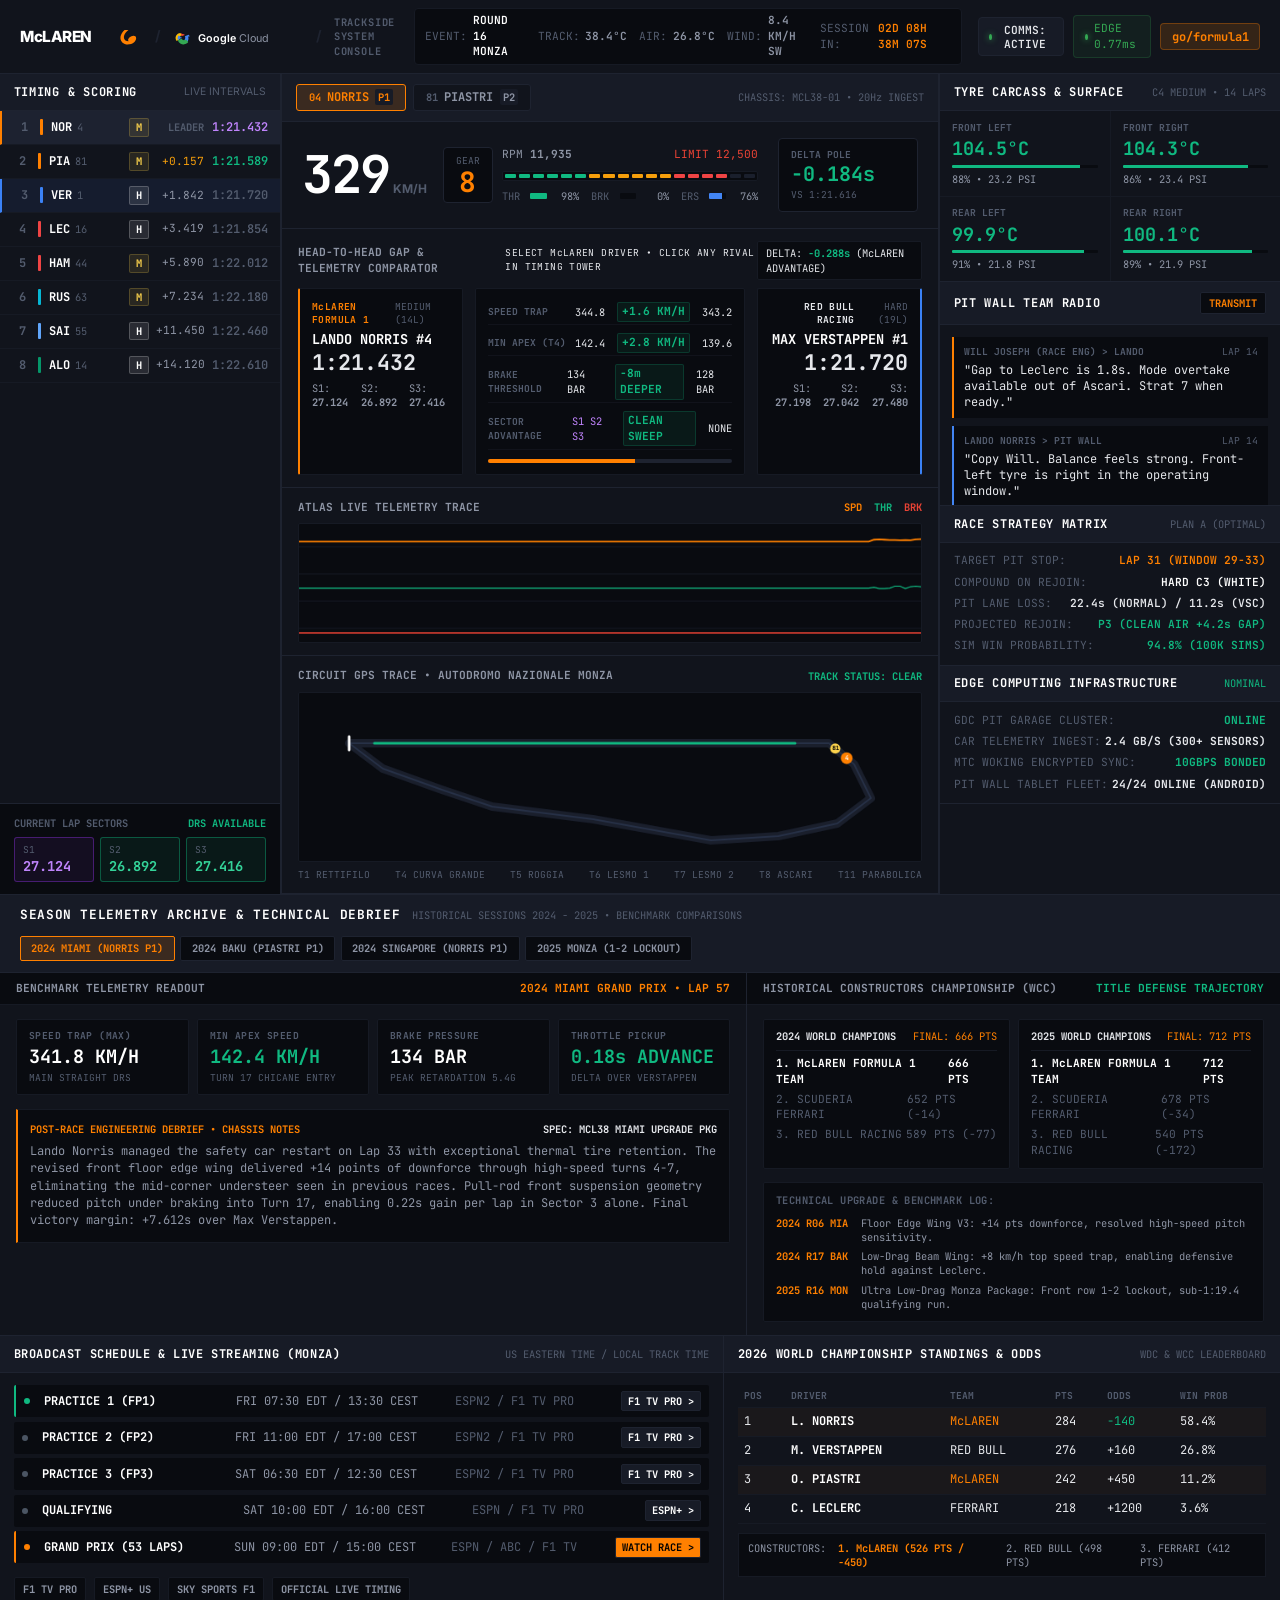
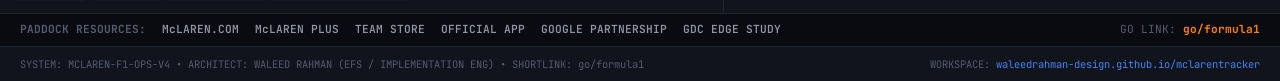
==== commit 6a862758: "Add favicon.svg and manifest.json for standalone native window mode" ====
--- a/index.html
+++ b/index.html
@@ -7,6 +7,8 @@
   <link rel="preconnect" href="https://fonts.googleapis.com">
   <link rel="preconnect" href="https://fonts.gstatic.com" crossorigin>
   <link href="https://fonts.googleapis.com/css2?family=Inter:wght@400;500;600;700&family=JetBrains+Mono:wght@400;500;600;700&display=swap" rel="stylesheet">
+  <link rel="icon" type="image/svg+xml" href="favicon.svg">
+  <link rel="manifest" href="manifest.json">
   <link rel="stylesheet" href="style.css">
 </head>
 <body>
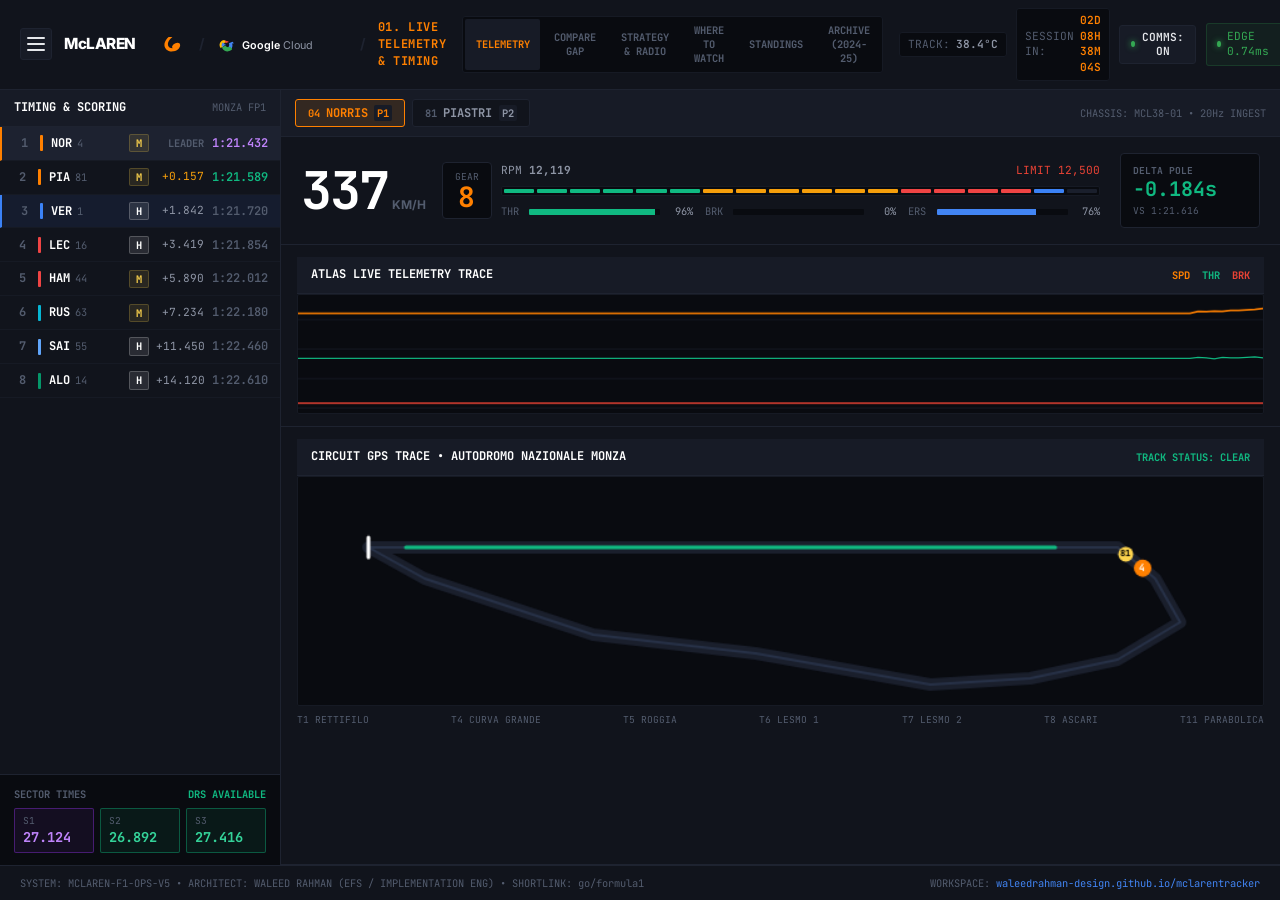
==== commit fa529f57: "Refactor console into distinct focused pages with slide-out burger navigation drawer" ====
--- a/index.html
+++ b/index.html
@@ -4,17 +4,25 @@
   <meta charset="UTF-8">
   <meta name="viewport" content="width=device-width, initial-scale=1.0">
   <title>MCLAREN F1 • PIT WALL TELEMETRY (go/formula1)</title>
+  <link rel="icon" type="image/svg+xml" href="favicon.svg">
+  <link rel="manifest" href="manifest.json">
   <link rel="preconnect" href="https://fonts.googleapis.com">
   <link rel="preconnect" href="https://fonts.gstatic.com" crossorigin>
   <link href="https://fonts.googleapis.com/css2?family=Inter:wght@400;500;600;700&family=JetBrains+Mono:wght@400;500;600;700&display=swap" rel="stylesheet">
-  <link rel="icon" type="image/svg+xml" href="favicon.svg">
-  <link rel="manifest" href="manifest.json">
   <link rel="stylesheet" href="style.css">
 </head>
 <body>
-  <!-- System Command Header -->
+
+  <!-- Top System Bar with Burger Navigation -->
   <header class="console-header">
-    <div class="header-cluster-left">
+    <div class="header-left">
+      <!-- Hamburger Menu Trigger -->
+      <button class="burger-menu-btn" id="burgerBtn" aria-label="Open Navigation Console">
+        <span class="burger-bar"></span>
+        <span class="burger-bar"></span>
+        <span class="burger-bar"></span>
+      </button>
+
       <!-- Official McLaren Racing Logo -->
       <a href="https://www.mclaren.com/racing/" target="_blank" rel="noopener" class="logo-anchor" title="McLaren Racing">
         <svg class="mclaren-svg" viewBox="0 0 160 26" fill="none" xmlns="http://www.w3.org/2000/svg">
@@ -40,274 +48,344 @@
       </a>
 
       <div class="header-divider">/</div>
-      <div class="console-label">TRACKSIDE SYSTEM CONSOLE</div>
-    </div>
-
-    <!-- Weather & Track State Readout -->
-    <div class="header-cluster-mid">
-      <div class="telemetry-pill">
-        <span class="pill-k">EVENT:</span>
-        <span class="pill-v text-white">ROUND 16 MONZA</span>
-      </div>
+      <div class="active-page-title font-mono" id="activePageTitle">01. LIVE TELEMETRY</div>
+    </div>
+
+    <!-- Quick Navigation Bar (Desktop Shortcuts) -->
+    <nav class="quick-nav-bar font-mono">
+      <button class="qn-item active" data-target="page-telemetry">TELEMETRY</button>
+      <button class="qn-item" data-target="page-compare">COMPARE GAP</button>
+      <button class="qn-item" data-target="page-strategy">STRATEGY & RADIO</button>
+      <button class="qn-item" data-target="page-broadcast">WHERE TO WATCH</button>
+      <button class="qn-item" data-target="page-standings">STANDINGS</button>
+      <button class="qn-item" data-target="page-archive">ARCHIVE (2024-25)</button>
+    </nav>
+
+    <!-- Header Operations Status -->
+    <div class="header-right">
       <div class="telemetry-pill">
         <span class="pill-k">TRACK:</span>
         <span class="pill-v" id="valTrackTemp">38.4°C</span>
       </div>
       <div class="telemetry-pill">
-        <span class="pill-k">AIR:</span>
-        <span class="pill-v">26.8°C</span>
-      </div>
-      <div class="telemetry-pill">
-        <span class="pill-k">WIND:</span>
-        <span class="pill-v">8.4 KM/H SW</span>
-      </div>
-      <div class="telemetry-pill">
         <span class="pill-k">SESSION IN:</span>
         <span class="pill-v text-papaya font-mono" id="headerCountdown">02D 14H 28M 10S</span>
       </div>
-    </div>
-
-    <div class="header-cluster-right">
-      <!-- Audio Toggle -->
-      <button class="comms-btn" id="radioMuteBtn" title="Toggle Radio Squelch Tone">
+
+      <button class="comms-btn" id="radioMuteBtn" title="Toggle Radio Squelch Audio">
         <span class="dot-indicator green" id="radioDot"></span>
-        <span id="radioLabel">COMMS: ACTIVE</span>
-      </button>
-
-      <!-- GDC Edge Ping -->
+        <span id="radioLabel">COMMS: ON</span>
+      </button>
+
       <div class="edge-ping-box">
         <span class="dot-indicator green pulse"></span>
         <span class="font-mono" id="latencyDisplay">EDGE 0.76ms</span>
       </div>
 
-      <!-- go/link Copy -->
       <button class="golink-button" id="goLinkChip" title="Copy internal shortlink go/formula1">
         <code>go/formula1</code>
       </button>
     </div>
   </header>
 
-  <!-- Main Pit Wall Operations Layout (3-Column Grid) -->
-  <div class="console-grid">
-
-    <!-- Column 1: Live Timing Tower (F1 Standard P1-P10) -->
-    <aside class="console-panel timing-tower-panel">
-      <div class="panel-bar">
-        <span class="panel-heading">TIMING & SCORING</span>
-        <span class="panel-meta">LIVE INTERVALS</span>
-      </div>
-
-      <div class="timing-tower" id="timingTower">
-        <!-- P1 Norris -->
-        <div class="tower-row mclaren-row active" id="rowNorris" data-driver="norris">
-          <span class="t-pos">1</span>
-          <span class="t-badge t-mclaren"></span>
-          <div class="t-driver">
-            <strong class="t-code">NOR</strong>
-            <span class="t-num">4</span>
-          </div>
-          <span class="t-tire t-med" title="Medium Tyre (14 Laps)">M</span>
-          <span class="t-gap leader">LEADER</span>
-          <span class="t-laptime text-purple">1:21.432</span>
-        </div>
-
-        <!-- P2 Piastri -->
-        <div class="tower-row mclaren-row" id="rowPiastri" data-driver="piastri">
-          <span class="t-pos">2</span>
-          <span class="t-badge t-mclaren"></span>
-          <div class="t-driver">
-            <strong class="t-code">PIA</strong>
-            <span class="t-num">81</span>
-          </div>
-          <span class="t-tire t-med" title="Medium Tyre (14 Laps)">M</span>
-          <span class="t-gap text-yellow">+0.157</span>
-          <span class="t-laptime text-green">1:21.589</span>
-        </div>
-
-        <!-- P3 Verstappen -->
-        <div class="tower-row rival-row active-rival" data-rival="verstappen">
-          <span class="t-pos">3</span>
-          <span class="t-badge t-rb"></span>
-          <div class="t-driver">
-            <strong class="t-code">VER</strong>
-            <span class="t-num">1</span>
-          </div>
-          <span class="t-tire t-hard" title="Hard Tyre (19 Laps)">H</span>
-          <span class="t-gap">+1.842</span>
-          <span class="t-laptime">1:21.720</span>
-        </div>
-
-        <!-- P4 Leclerc -->
-        <div class="tower-row rival-row" data-rival="leclerc">
-          <span class="t-pos">4</span>
-          <span class="t-badge t-ferrari"></span>
-          <div class="t-driver">
-            <strong class="t-code">LEC</strong>
-            <span class="t-num">16</span>
-          </div>
-          <span class="t-tire t-hard" title="Hard Tyre (18 Laps)">H</span>
-          <span class="t-gap">+3.419</span>
-          <span class="t-laptime">1:21.854</span>
-        </div>
-
-        <!-- P5 Hamilton -->
-        <div class="tower-row rival-row" data-rival="hamilton">
-          <span class="t-pos">5</span>
-          <span class="t-badge t-ferrari"></span>
-          <div class="t-driver">
-            <strong class="t-code">HAM</strong>
-            <span class="t-num">44</span>
-          </div>
-          <span class="t-tire t-med" title="Medium Tyre (12 Laps)">M</span>
-          <span class="t-gap">+5.890</span>
-          <span class="t-laptime">1:22.012</span>
-        </div>
-
-        <!-- P6 Russell -->
-        <div class="tower-row rival-row" data-rival="russell">
-          <span class="t-pos">6</span>
-          <span class="t-badge t-merc"></span>
-          <div class="t-driver">
-            <strong class="t-code">RUS</strong>
-            <span class="t-num">63</span>
-          </div>
-          <span class="t-tire t-med" title="Medium Tyre (15 Laps)">M</span>
-          <span class="t-gap">+7.234</span>
-          <span class="t-laptime">1:22.180</span>
-        </div>
-
-        <!-- P7 Sainz -->
-        <div class="tower-row rival-row" data-rival="sainz">
-          <span class="t-pos">7</span>
-          <span class="t-badge t-williams"></span>
-          <div class="t-driver">
-            <strong class="t-code">SAI</strong>
-            <span class="t-num">55</span>
-          </div>
-          <span class="t-tire t-hard" title="Hard Tyre (21 Laps)">H</span>
-          <span class="t-gap">+11.450</span>
-          <span class="t-laptime">1:22.460</span>
-        </div>
-
-        <!-- P8 Alonso -->
-        <div class="tower-row rival-row" data-rival="alonso">
-          <span class="t-pos">8</span>
-          <span class="t-badge t-aston"></span>
-          <div class="t-driver">
-            <strong class="t-code">ALO</strong>
-            <span class="t-num">14</span>
-          </div>
-          <span class="t-tire t-hard" title="Hard Tyre (22 Laps)">H</span>
-          <span class="t-gap">+14.120</span>
-          <span class="t-laptime">1:22.610</span>
-        </div>
-      </div>
-
-      <!-- Sector Analysis Footer -->
-      <div class="tower-footer">
-        <div class="tf-row">
-          <span class="tf-label">CURRENT LAP SECTORS</span>
-          <span class="tf-drs text-green" id="drsState">DRS AVAILABLE</span>
-        </div>
-        <div class="sectors-grid">
-          <div class="sec-cell purple">
-            <span class="sc-k">S1</span>
-            <span class="sc-v" id="valS1">27.124</span>
-          </div>
-          <div class="sec-cell green">
-            <span class="sc-k">S2</span>
-            <span class="sc-v" id="valS2">26.892</span>
-          </div>
-          <div class="sec-cell green">
-            <span class="sc-k">S3</span>
-            <span class="sc-v" id="valS3">27.416</span>
-          </div>
-        </div>
-      </div>
-    </aside>
-
-    <!-- Column 2: Live Cockpit Telemetry, Waveform & Track GPS -->
-    <main class="console-panel center-telemetry-panel">
-      <!-- Driver Telemetry Header Switcher -->
-      <div class="panel-bar">
-        <div class="driver-tab-group">
-          <button class="d-tab active" id="btnLando" data-driver="norris">
-            <span class="d-tab-num">04</span>
-            <span class="d-tab-name">NORRIS</span>
-            <span class="d-tab-pos">P1</span>
-          </button>
-          <button class="d-tab" id="btnOscar" data-driver="piastri">
-            <span class="d-tab-num">81</span>
-            <span class="d-tab-name">PIASTRI</span>
-            <span class="d-tab-pos">P2</span>
-          </button>
-        </div>
-        <span class="panel-meta font-mono">CHASSIS: MCL38-01 &bull; 20Hz INGEST</span>
-      </div>
-
-      <!-- Primary Cockpit Gauge Deck -->
-      <div class="cockpit-hud">
-        <div class="gauge-block-speed">
-          <div class="speed-readout">
-            <span class="speed-digits font-mono" id="teleSpeed">324</span>
-            <span class="speed-unit">KM/H</span>
-          </div>
-          <div class="gear-readout">
-            <span class="gear-sub">GEAR</span>
-            <span class="gear-digit font-mono" id="teleGear">7</span>
-          </div>
-        </div>
-
-        <!-- Shift Lights Array -->
-        <div class="hud-center-cluster">
-          <div class="tach-line font-mono">
-            <span>RPM <strong id="teleRpm">11,980</strong></span>
-            <span class="text-red">LIMIT 12,500</span>
-          </div>
-          <div class="shift-lights" id="rpmLedBar"></div>
-
-          <!-- Throttle, Brake, ERS Gauges -->
-          <div class="linear-gauges">
-            <div class="lin-gauge">
-              <span class="lg-k">THR</span>
-              <div class="lg-track"><div class="lg-fill throttle" id="fillThrottle" style="width: 96%;"></div></div>
-              <span class="lg-v font-mono" id="valThrottle">96%</span>
-            </div>
-            <div class="lin-gauge">
-              <span class="lg-k">BRK</span>
-              <div class="lg-track"><div class="lg-fill brake" id="fillBrake" style="width: 0%;"></div></div>
-              <span class="lg-v font-mono" id="valBrake">0%</span>
-            </div>
-            <div class="lin-gauge">
-              <span class="lg-k">ERS</span>
-              <div class="lg-track"><div class="lg-fill ers" id="fillErs" style="width: 78%;"></div></div>
-              <span class="lg-v font-mono" id="valErs">78%</span>
-            </div>
-          </div>
-        </div>
-
-        <!-- Delta to Pole -->
-        <div class="delta-box">
-          <span class="delta-k">DELTA POLE</span>
-          <span class="delta-v font-mono text-green" id="teleDelta">-0.184s</span>
-          <span class="delta-sub font-mono">VS 1:21.616</span>
-        </div>
-      </div>
-
-      <!-- Head-to-Head Telemetry & Gap Comparator -->
-      <div class="sub-panel comparator-panel">
-        <div class="sub-panel-bar">
-          <div class="comp-header-left">
-            <span class="sub-title font-mono">HEAD-TO-HEAD GAP & TELEMETRY COMPARATOR</span>
-            <span class="comp-hint font-mono text-muted">SELECT McLAREN DRIVER &bull; CLICK ANY RIVAL IN TIMING TOWER</span>
+  <!-- Slide-Out Burger Navigation Drawer -->
+  <div class="burger-backdrop" id="burgerBackdrop"></div>
+  <aside class="burger-drawer font-mono" id="burgerDrawer">
+    <div class="drawer-header">
+      <span class="drawer-title">CONSOLE NAVIGATION</span>
+      <button class="drawer-close-btn" id="drawerCloseBtn" aria-label="Close Drawer">&times;</button>
+    </div>
+
+    <div class="drawer-nav-list">
+      <button class="drawer-link active" data-target="page-telemetry">
+        <span class="dl-num">01</span>
+        <div class="dl-body">
+          <strong class="dl-text">LIVE TELEMETRY & TIMING</strong>
+          <span class="dl-sub">MCL38 cockpit HUD, ATLAS waveform & Monza GPS track</span>
+        </div>
+      </button>
+
+      <button class="drawer-link" data-target="page-compare">
+        <span class="dl-num">02</span>
+        <div class="dl-body">
+          <strong class="dl-text">HEAD-TO-HEAD GAP COMPARATOR</strong>
+          <span class="dl-sub">Instant delta analysis against Verstappen, Leclerc, Hamilton</span>
+        </div>
+      </button>
+
+      <button class="drawer-link" data-target="page-strategy">
+        <span class="dl-num">03</span>
+        <div class="dl-body">
+          <strong class="dl-text">STRATEGY & PIT WALL RADIO</strong>
+          <span class="dl-sub">Radio stream, tire carcass heatmaps & GDC edge metrics</span>
+        </div>
+      </button>
+
+      <button class="drawer-link" data-target="page-broadcast">
+        <span class="dl-num">04</span>
+        <div class="dl-body">
+          <strong class="dl-text">WHERE TO WATCH & SESSIONS</strong>
+          <span class="dl-sub">Monza schedule, F1 TV Pro, ESPN+ and Sky F1 streams</span>
+        </div>
+      </button>
+
+      <button class="drawer-link" data-target="page-standings">
+        <span class="dl-num">05</span>
+        <div class="dl-body">
+          <strong class="dl-text">WORLD CHAMPIONSHIP STANDINGS</strong>
+          <span class="dl-sub">2026 Drivers & Constructors championship points & odds</span>
+        </div>
+      </button>
+
+      <button class="drawer-link" data-target="page-archive">
+        <span class="dl-num">06</span>
+        <div class="dl-body">
+          <strong class="dl-text">HISTORICAL ARCHIVE (2024-2025)</strong>
+          <span class="dl-sub">2024 Miami, Baku, Singapore and 2025 Monza debriefs</span>
+        </div>
+      </button>
+    </div>
+
+    <div class="drawer-footer">
+      <div class="df-label">OFFICIAL PADDOCK PORTALS:</div>
+      <div class="df-links">
+        <a href="https://www.mclaren.com/racing/formula-1/" target="_blank" rel="noopener">McLAREN.COM</a>
+        <a href="https://www.mclaren.com/racing/mclaren-plus/" target="_blank" rel="noopener">McLAREN PLUS</a>
+        <a href="https://www.mclarenstore.com/" target="_blank" rel="noopener">TEAM STORE</a>
+        <a href="https://cloud.google.com/customers/mclaren-racing" target="_blank" rel="noopener">GOOGLE CLOUD STUDY</a>
+      </div>
+      <div class="df-golink">SHORTLINK: <strong>go/formula1</strong></div>
+    </div>
+  </aside>
+
+  <!-- Content Container: Clean Distinct Pages -->
+  <main class="pages-container">
+
+    <!-- PAGE 1: LIVE TELEMETRY & TIMING -->
+    <div class="page-view active" id="page-telemetry">
+      <div class="telemetry-layout">
+        <!-- Timing & Scoring Tower -->
+        <aside class="timing-tower-card">
+          <div class="sub-panel-bar">
+            <span class="sub-title font-mono">TIMING & SCORING</span>
+            <span class="sub-meta font-mono">MONZA FP1</span>
+          </div>
+          <div class="timing-tower" id="timingTower">
+            <div class="tower-row mclaren-row active" id="rowNorris" data-driver="norris">
+              <span class="t-pos">1</span>
+              <span class="t-badge t-mclaren"></span>
+              <div class="t-driver"><strong class="t-code">NOR</strong><span class="t-num">4</span></div>
+              <span class="t-tire t-med" title="Medium Tyre">M</span>
+              <span class="t-gap leader">LEADER</span>
+              <span class="t-laptime text-purple">1:21.432</span>
+            </div>
+            <div class="tower-row mclaren-row" id="rowPiastri" data-driver="piastri">
+              <span class="t-pos">2</span>
+              <span class="t-badge t-mclaren"></span>
+              <div class="t-driver"><strong class="t-code">PIA</strong><span class="t-num">81</span></div>
+              <span class="t-tire t-med" title="Medium Tyre">M</span>
+              <span class="t-gap text-yellow">+0.157</span>
+              <span class="t-laptime text-green">1:21.589</span>
+            </div>
+            <div class="tower-row rival-row active-rival" data-rival="verstappen">
+              <span class="t-pos">3</span>
+              <span class="t-badge t-rb"></span>
+              <div class="t-driver"><strong class="t-code">VER</strong><span class="t-num">1</span></div>
+              <span class="t-tire t-hard" title="Hard Tyre">H</span>
+              <span class="t-gap">+1.842</span>
+              <span class="t-laptime">1:21.720</span>
+            </div>
+            <div class="tower-row rival-row" data-rival="leclerc">
+              <span class="t-pos">4</span>
+              <span class="t-badge t-ferrari"></span>
+              <div class="t-driver"><strong class="t-code">LEC</strong><span class="t-num">16</span></div>
+              <span class="t-tire t-hard" title="Hard Tyre">H</span>
+              <span class="t-gap">+3.419</span>
+              <span class="t-laptime">1:21.854</span>
+            </div>
+            <div class="tower-row rival-row" data-rival="hamilton">
+              <span class="t-pos">5</span>
+              <span class="t-badge t-ferrari"></span>
+              <div class="t-driver"><strong class="t-code">HAM</strong><span class="t-num">44</span></div>
+              <span class="t-tire t-med" title="Medium Tyre">M</span>
+              <span class="t-gap">+5.890</span>
+              <span class="t-laptime">1:22.012</span>
+            </div>
+            <div class="tower-row rival-row" data-rival="russell">
+              <span class="t-pos">6</span>
+              <span class="t-badge t-merc"></span>
+              <div class="t-driver"><strong class="t-code">RUS</strong><span class="t-num">63</span></div>
+              <span class="t-tire t-med" title="Medium Tyre">M</span>
+              <span class="t-gap">+7.234</span>
+              <span class="t-laptime">1:22.180</span>
+            </div>
+            <div class="tower-row rival-row" data-rival="sainz">
+              <span class="t-pos">7</span>
+              <span class="t-badge t-williams"></span>
+              <div class="t-driver"><strong class="t-code">SAI</strong><span class="t-num">55</span></div>
+              <span class="t-tire t-hard" title="Hard Tyre">H</span>
+              <span class="t-gap">+11.450</span>
+              <span class="t-laptime">1:22.460</span>
+            </div>
+            <div class="tower-row rival-row" data-rival="alonso">
+              <span class="t-pos">8</span>
+              <span class="t-badge t-aston"></span>
+              <div class="t-driver"><strong class="t-code">ALO</strong><span class="t-num">14</span></div>
+              <span class="t-tire t-hard" title="Hard Tyre">H</span>
+              <span class="t-gap">+14.120</span>
+              <span class="t-laptime">1:22.610</span>
+            </div>
+          </div>
+          <div class="tower-footer">
+            <div class="tf-row">
+              <span class="tf-label font-mono">SECTOR TIMES</span>
+              <span class="tf-drs text-green font-mono" id="drsState">DRS AVAILABLE</span>
+            </div>
+            <div class="sectors-grid font-mono">
+              <div class="sec-cell purple"><span class="sc-k">S1</span><span class="sc-v" id="valS1">27.124</span></div>
+              <div class="sec-cell green"><span class="sc-k">S2</span><span class="sc-v" id="valS2">26.892</span></div>
+              <div class="sec-cell green"><span class="sc-k">S3</span><span class="sc-v" id="valS3">27.416</span></div>
+            </div>
+          </div>
+        </aside>
+
+        <!-- Cockpit HUD & Waveform & Track Center -->
+        <div class="telemetry-main-panel">
+          <!-- Driver Selector Bar -->
+          <div class="panel-bar">
+            <div class="driver-tab-group">
+              <button class="d-tab active" id="btnLando" data-driver="norris">
+                <span class="d-tab-num">04</span>
+                <span class="d-tab-name">NORRIS</span>
+                <span class="d-tab-pos">P1</span>
+              </button>
+              <button class="d-tab" id="btnOscar" data-driver="piastri">
+                <span class="d-tab-num">81</span>
+                <span class="d-tab-name">PIASTRI</span>
+                <span class="d-tab-pos">P2</span>
+              </button>
+            </div>
+            <span class="panel-meta font-mono">CHASSIS: MCL38-01 &bull; 20Hz INGEST</span>
+          </div>
+
+          <!-- Speed & RPM HUD -->
+          <div class="cockpit-hud">
+            <div class="gauge-block-speed">
+              <div class="speed-readout">
+                <span class="speed-digits font-mono" id="teleSpeed">324</span>
+                <span class="speed-unit">KM/H</span>
+              </div>
+              <div class="gear-readout">
+                <span class="gear-sub">GEAR</span>
+                <span class="gear-digit font-mono" id="teleGear">7</span>
+              </div>
+            </div>
+
+            <div class="hud-center-cluster">
+              <div class="tach-line font-mono">
+                <span>RPM <strong id="teleRpm">11,980</strong></span>
+                <span class="text-red">LIMIT 12,500</span>
+              </div>
+              <div class="shift-lights" id="rpmLedBar"></div>
+              <div class="linear-gauges">
+                <div class="lin-gauge">
+                  <span class="lg-k">THR</span>
+                  <div class="lg-track"><div class="lg-fill throttle" id="fillThrottle" style="width: 96%;"></div></div>
+                  <span class="lg-v font-mono" id="valThrottle">96%</span>
+                </div>
+                <div class="lin-gauge">
+                  <span class="lg-k">BRK</span>
+                  <div class="lg-track"><div class="lg-fill brake" id="fillBrake" style="width: 0%;"></div></div>
+                  <span class="lg-v font-mono" id="valBrake">0%</span>
+                </div>
+                <div class="lin-gauge">
+                  <span class="lg-k">ERS</span>
+                  <div class="lg-track"><div class="lg-fill ers" id="fillErs" style="width: 78%;"></div></div>
+                  <span class="lg-v font-mono" id="valErs">78%</span>
+                </div>
+              </div>
+            </div>
+
+            <div class="delta-box">
+              <span class="delta-k">DELTA POLE</span>
+              <span class="delta-v font-mono text-green" id="teleDelta">-0.184s</span>
+              <span class="delta-sub font-mono">VS 1:21.616</span>
+            </div>
+          </div>
+
+          <!-- ATLAS Rolling Telemetry Chart -->
+          <div class="sub-panel waveform-container">
+            <div class="sub-panel-bar">
+              <span class="sub-title">ATLAS LIVE TELEMETRY TRACE</span>
+              <div class="trace-legend font-mono">
+                <span class="c-legend papaya">SPD</span>
+                <span class="c-legend green">THR</span>
+                <span class="c-legend red">BRK</span>
+              </div>
+            </div>
+            <canvas id="telemetryCanvas" width="760" height="120"></canvas>
+          </div>
+
+          <!-- Circuit GPS Track -->
+          <div class="sub-panel track-container">
+            <div class="sub-panel-bar">
+              <span class="sub-title">CIRCUIT GPS TRACE &bull; AUTODROMO NAZIONALE MONZA</span>
+              <span class="track-flag green">TRACK STATUS: CLEAR</span>
+            </div>
+            <div class="track-canvas-wrapper">
+              <canvas id="circuitCanvas" width="760" height="170"></canvas>
+            </div>
+            <div class="corner-legend-bar font-mono">
+              <span>T1 RETTIFILO</span>
+              <span>T4 CURVA GRANDE</span>
+              <span>T5 ROGGIA</span>
+              <span>T6 LESMO 1</span>
+              <span>T7 LESMO 2</span>
+              <span>T8 ASCARI</span>
+              <span>T11 PARABOLICA</span>
+            </div>
+          </div>
+        </div>
+      </div>
+    </div>
+
+    <!-- PAGE 2: HEAD-TO-HEAD GAP COMPARATOR -->
+    <div class="page-view" id="page-compare">
+      <div class="page-wrapper">
+        <div class="page-header-box">
+          <div>
+            <h2 class="page-main-heading font-mono">HEAD-TO-HEAD GAP & TELEMETRY COMPARATOR</h2>
+            <span class="page-subheading font-mono">SELECT McLAREN DRIVER & RIVAL TO AUTO-GENERATE TELEMETRY COMPARISON</span>
           </div>
           <div class="comp-status-badge font-mono" id="compDeltaBadge">
             DELTA: <strong class="text-green" id="compNetDelta">-0.288s</strong> (McLAREN ADVANTAGE)
           </div>
         </div>
 
+        <!-- Driver Switcher for Comparator -->
+        <div class="comp-selector-deck font-mono">
+          <div class="cs-group">
+            <span class="cs-label">SELECT McLAREN DRIVER:</span>
+            <div class="btn-toggle-group">
+              <button class="comp-mcl-btn active" data-mcl="norris">04 NORRIS</button>
+              <button class="comp-mcl-btn" data-mcl="piastri">81 PIASTRI</button>
+            </div>
+          </div>
+          <div class="cs-group">
+            <span class="cs-label">SELECT GRID RIVAL:</span>
+            <div class="btn-toggle-group" id="rivalToggleGroup">
+              <button class="comp-riv-btn active" data-rival="verstappen">01 VERSTAPPEN</button>
+              <button class="comp-riv-btn" data-rival="leclerc">16 LECLERC</button>
+              <button class="comp-riv-btn" data-rival="hamilton">44 HAMILTON</button>
+              <button class="comp-riv-btn" data-rival="russell">63 RUSSELL</button>
+              <button class="comp-riv-btn" data-rival="sainz">55 SAINZ</button>
+              <button class="comp-riv-btn" data-rival="alonso">14 ALONSO</button>
+            </div>
+          </div>
+        </div>
+
+        <!-- Detailed Side-by-Side Comparison -->
         <div class="comparator-deck font-mono">
-          <!-- Driver 1 (McLaren) -->
           <div class="comp-driver-card mclaren-side">
             <div class="cdc-header">
               <span class="cdc-team text-papaya">McLAREN FORMULA 1</span>
@@ -322,7 +400,6 @@
             </div>
           </div>
 
-          <!-- Center Delta Telemetry Grid -->
           <div class="comp-delta-matrix">
             <div class="cdm-row">
               <span class="cdm-label">SPEED TRAP</span>
@@ -333,7 +410,7 @@
               </div>
             </div>
             <div class="cdm-row">
-              <span class="cdm-label">MIN APEX (T4)</span>
+              <span class="cdm-label">MIN APEX (TURN 4)</span>
               <div class="cdm-values">
                 <span id="compApex1">142.4</span>
                 <span class="cdm-diff text-green" id="compApexDiff">+2.8 KM/H</span>
@@ -356,14 +433,11 @@
                 <span class="text-muted">NONE</span>
               </div>
             </div>
-
-            <!-- Dynamic Delta Bar Indicator -->
             <div class="comp-bar-wrapper">
               <div class="comp-bar-fill mclaren-fill" id="compBarFill" style="width: 62%;"></div>
             </div>
           </div>
 
-          <!-- Driver 2 (Rival) -->
           <div class="comp-driver-card rival-side">
             <div class="cdc-header">
               <span class="cdc-team" id="compTeam2">RED BULL RACING</span>
@@ -379,418 +453,336 @@
           </div>
         </div>
       </div>
-
-
-      <!-- ATLAS Rolling Telemetry Chart -->
-      <div class="sub-panel waveform-container">
-        <div class="sub-panel-bar">
-          <span class="sub-title">ATLAS LIVE TELEMETRY TRACE</span>
-          <div class="trace-legend font-mono">
-            <span class="c-legend papaya">SPD</span>
-            <span class="c-legend green">THR</span>
-            <span class="c-legend red">BRK</span>
-          </div>
-        </div>
-        <canvas id="telemetryCanvas" width="720" height="130"></canvas>
-      </div>
-
-      <!-- Monza 2D GPS Circuit & Corner Tracker -->
-      <div class="sub-panel track-container">
-        <div class="sub-panel-bar">
-          <span class="sub-title">CIRCUIT GPS TRACE &bull; AUTODROMO NAZIONALE MONZA</span>
-          <span class="track-flag green">TRACK STATUS: CLEAR</span>
-        </div>
-        <div class="track-canvas-wrapper">
-          <canvas id="circuitCanvas" width="720" height="180"></canvas>
-        </div>
-        <div class="corner-legend-bar font-mono">
-          <span>T1 RETTIFILO</span>
-          <span>T4 CURVA GRANDE</span>
-          <span>T5 ROGGIA</span>
-          <span>T6 LESMO 1</span>
-          <span>T7 LESMO 2</span>
-          <span>T8 ASCARI</span>
-          <span>T11 PARABOLICA</span>
-        </div>
-      </div>
-    </main>
-
-    <!-- Column 3: Race Strategy, Tyre Heatmap & Comms -->
-    <aside class="console-panel operations-panel">
-      <!-- Tyre Surface Temperatures & Deg -->
-      <div class="ops-section">
-        <div class="panel-bar">
-          <span class="panel-heading">TYRE CARCASS & SURFACE</span>
-          <span class="panel-meta font-mono">C4 MEDIUM &bull; 14 LAPS</span>
-        </div>
-        <div class="tyre-grid">
-          <div class="tyre-cell">
-            <div class="tc-pos">FRONT LEFT</div>
-            <div class="tc-temp font-mono text-green" id="tempFL">102.4°C</div>
-            <div class="tc-wear"><div class="tc-bar" style="width: 88%;"></div></div>
-            <div class="tc-meta font-mono">88% &bull; 23.2 PSI</div>
-          </div>
-          <div class="tyre-cell">
-            <div class="tc-pos">FRONT RIGHT</div>
-            <div class="tc-temp font-mono text-green" id="tempFR">104.1°C</div>
-            <div class="tc-wear"><div class="tc-bar" style="width: 86%;"></div></div>
-            <div class="tc-meta font-mono">86% &bull; 23.4 PSI</div>
-          </div>
-          <div class="tyre-cell">
-            <div class="tc-pos">REAR LEFT</div>
-            <div class="tc-temp font-mono text-green" id="tempRL">98.6°C</div>
-            <div class="tc-wear"><div class="tc-bar" style="width: 91%;"></div></div>
-            <div class="tc-meta font-mono">91% &bull; 21.8 PSI</div>
-          </div>
-          <div class="tyre-cell">
-            <div class="tc-pos">REAR RIGHT</div>
-            <div class="tc-temp font-mono text-green" id="tempRR">99.2°C</div>
-            <div class="tc-wear"><div class="tc-bar" style="width: 89%;"></div></div>
-            <div class="tc-meta font-mono">89% &bull; 21.9 PSI</div>
-          </div>
-        </div>
-      </div>
-
-      <!-- Live Pit Radio Comms Transcript -->
-      <div class="ops-section radio-ops-section">
-        <div class="panel-bar">
-          <span class="panel-heading">PIT WALL TEAM RADIO</span>
-          <button class="comms-action-btn font-mono" id="btnPlayRadio">TRANSMIT</button>
-        </div>
-        <div class="radio-stream-box" id="radioLog">
-          <div class="radio-entry engineer-entry">
-            <div class="re-header font-mono">
-              <span class="re-ch">WILL JOSEPH (RACE ENG) &gt; LANDO</span>
-              <span class="re-t">LAP 14</span>
-            </div>
-            <div class="re-msg font-mono">"Gap to Leclerc is 1.8s. Mode overtake available out of Ascari. Strat 7 when ready."</div>
-          </div>
-          <div class="radio-entry driver-entry">
-            <div class="re-header font-mono">
-              <span class="re-ch">LANDO NORRIS &gt; PIT WALL</span>
-              <span class="re-t">LAP 14</span>
-            </div>
-            <div class="re-msg font-mono">"Copy Will. Balance feels strong. Front-left tyre is right in the operating window."</div>
-          </div>
-        </div>
-      </div>
-
-      <!-- Race Strategy Plan -->
-      <div class="ops-section">
-        <div class="panel-bar">
-          <span class="panel-heading">RACE STRATEGY MATRIX</span>
-          <span class="panel-meta font-mono">PLAN A (OPTIMAL)</span>
-        </div>
-        <div class="strat-table font-mono">
-          <div class="strat-row">
-            <span class="st-k">TARGET PIT STOP:</span>
-            <span class="st-v text-papaya">LAP 31 (WINDOW 29-33)</span>
-          </div>
-          <div class="strat-row">
-            <span class="st-k">COMPOUND ON REJOIN:</span>
-            <span class="st-v text-white">HARD C3 (WHITE)</span>
-          </div>
-          <div class="strat-row">
-            <span class="st-k">PIT LANE LOSS:</span>
-            <span class="st-v">22.4s (NORMAL) / 11.2s (VSC)</span>
-          </div>
-          <div class="strat-row">
-            <span class="st-k">PROJECTED REJOIN:</span>
-            <span class="st-v text-green">P3 (CLEAN AIR +4.2s GAP)</span>
-          </div>
-          <div class="strat-row">
-            <span class="st-k">SIM WIN PROBABILITY:</span>
-            <span class="st-v text-green">94.8% (100K SIMS)</span>
-          </div>
-        </div>
-      </div>
-
-      <!-- Google Cloud Edge Systems Status -->
-      <div class="ops-section edge-ops-section">
-        <div class="panel-bar">
-          <span class="panel-heading">EDGE COMPUTING INFRASTRUCTURE</span>
-          <span class="panel-meta font-mono text-green">NOMINAL</span>
-        </div>
-        <div class="edge-data-table font-mono">
-          <div class="edt-row"><span>GDC PIT GARAGE CLUSTER:</span> <strong class="text-green">ONLINE</strong></div>
-          <div class="edt-row"><span>CAR TELEMETRY INGEST:</span> <strong>2.4 GB/S (300+ SENSORS)</strong></div>
-          <div class="edt-row"><span>MTC WOKING ENCRYPTED SYNC:</span> <strong class="text-green">10GBPS BONDED</strong></div>
-          <div class="edt-row"><span>PIT WALL TABLET FLEET:</span> <strong>24/24 ONLINE (ANDROID)</strong></div>
-        </div>
-      </div>
-    </aside>
-  </div>
-
-  <!-- Historical Season Telemetry, Standings & Technical Debrief -->
-  <section class="archive-section">
-    <div class="archive-header-bar">
-      <div class="ah-left">
-        <span class="ah-title font-mono">SEASON TELEMETRY ARCHIVE & TECHNICAL DEBRIEF</span>
-        <span class="ah-sub font-mono">HISTORICAL SESSIONS 2024 - 2025 &bull; BENCHMARK COMPARISONS</span>
-      </div>
-      <div class="ah-selector-tabs font-mono">
-        <button class="ah-tab active" data-archive="miami2024">2024 MIAMI (NORRIS P1)</button>
-        <button class="ah-tab" data-archive="baku2024">2024 BAKU (PIASTRI P1)</button>
-        <button class="ah-tab" data-archive="singapore2024">2024 SINGAPORE (NORRIS P1)</button>
-        <button class="ah-tab" data-archive="monza2025">2025 MONZA (1-2 LOCKOUT)</button>
-      </div>
-    </div>
-
-    <div class="archive-grid">
-      <!-- Session Rewatch Telemetry Metrics -->
-      <div class="archive-panel">
-        <div class="ap-bar font-mono">
-          <span>BENCHMARK TELEMETRY READOUT</span>
-          <span class="text-papaya font-mono" id="archSessionTitle">2024 MIAMI GRAND PRIX &bull; LAP 57</span>
-        </div>
-        <div class="ap-content">
-          <div class="telemetry-benchmark-grid font-mono">
-            <div class="bm-card">
-              <span class="bm-k">SPEED TRAP (MAX)</span>
-              <strong class="bm-v font-mono text-white" id="archSpeed">341.8 KM/H</strong>
-              <span class="bm-sub">MAIN STRAIGHT DRS</span>
-            </div>
-            <div class="bm-card">
-              <span class="bm-k">MIN APEX SPEED</span>
-              <strong class="bm-v font-mono text-green" id="archApex">142.4 KM/H</strong>
-              <span class="bm-sub">TURN 17 CHICANE ENTRY</span>
-            </div>
-            <div class="bm-card">
-              <span class="bm-k">BRAKE PRESSURE</span>
-              <strong class="bm-v font-mono text-white" id="archBrake">134 BAR</strong>
-              <span class="bm-sub">PEAK RETARDATION 5.4G</span>
-            </div>
-            <div class="bm-card">
-              <span class="bm-k">THROTTLE PICKUP</span>
-              <strong class="bm-v font-mono text-green" id="archThrottle">0.18s ADVANCE</strong>
-              <span class="bm-sub">DELTA OVER VERSTAPPEN</span>
-            </div>
-          </div>
-
-          <div class="debrief-box font-mono">
-            <div class="db-header">
-              <span class="db-title">POST-RACE ENGINEERING DEBRIEF &bull; CHASSIS NOTES</span>
-              <span class="db-spec text-muted" id="archChassis">SPEC: MCL38 MIAMI UPGRADE PKG</span>
-            </div>
-            <p class="db-text" id="archDebriefText">
-              Lando Norris managed the safety car restart on Lap 33 with exceptional thermal tire retention. The revised front floor edge wing delivered +14 points of downforce through high-speed turns 4-7, eliminating the mid-corner understeer seen in previous races. Pull-rod front suspension geometry reduced pitch under braking into Turn 17, enabling 0.22s gain per lap in Sector 3 alone. Final victory margin: +7.612s over Max Verstappen.
-            </p>
-          </div>
-        </div>
-      </div>
-
-      <!-- Historical Constructors Championship Progression -->
-      <div class="archive-panel">
-        <div class="ap-bar font-mono">
-          <span>HISTORICAL CONSTRUCTORS CHAMPIONSHIP (WCC)</span>
-          <span class="text-green font-mono">TITLE DEFENSE TRAJECTORY</span>
-        </div>
-        <div class="ap-content font-mono">
-          <div class="hist-standings-deck">
-            <!-- 2024 Season Final -->
-            <div class="hist-season-block">
-              <div class="hsb-head">
-                <strong>2024 WORLD CHAMPIONS</strong>
-                <span class="text-papaya font-mono">FINAL: 666 PTS</span>
-              </div>
-              <div class="hsb-rows">
-                <div class="hsb-row champion">
-                  <span>1. McLAREN FORMULA 1 TEAM</span>
-                  <strong>666 PTS</strong>
-                </div>
-                <div class="hsb-row">
-                  <span>2. SCUDERIA FERRARI</span>
-                  <span>652 PTS (-14)</span>
-                </div>
-                <div class="hsb-row">
-                  <span>3. RED BULL RACING</span>
-                  <span>589 PTS (-77)</span>
-                </div>
-              </div>
-            </div>
-
-            <!-- 2025 Season Final -->
-            <div class="hist-season-block">
-              <div class="hsb-head">
-                <strong>2025 WORLD CHAMPIONS</strong>
-                <span class="text-papaya font-mono">FINAL: 712 PTS</span>
-              </div>
-              <div class="hsb-rows">
-                <div class="hsb-row champion">
-                  <span>1. McLAREN FORMULA 1 TEAM</span>
-                  <strong>712 PTS</strong>
-                </div>
-                <div class="hsb-row">
-                  <span>2. SCUDERIA FERRARI</span>
-                  <span>678 PTS (-34)</span>
-                </div>
-                <div class="hsb-row">
-                  <span>3. RED BULL RACING</span>
-                  <span>540 PTS (-172)</span>
-                </div>
-              </div>
-            </div>
-          </div>
-
-          <!-- Upgrade Trajectory Feed -->
-          <div class="upgrade-timeline">
-            <div class="ut-title">TECHNICAL UPGRADE & BENCHMARK LOG:</div>
-            <div class="ut-item">
-              <span class="ut-date">2024 R06 MIA</span>
-              <span class="ut-desc">Floor Edge Wing V3: +14 pts downforce, resolved high-speed pitch sensitivity.</span>
-            </div>
-            <div class="ut-item">
-              <span class="ut-date">2024 R17 BAK</span>
-              <span class="ut-desc">Low-Drag Beam Wing: +8 km/h top speed trap, enabling defensive hold against Leclerc.</span>
-            </div>
-            <div class="ut-item">
-              <span class="ut-date">2025 R16 MON</span>
-              <span class="ut-desc">Ultra Low-Drag Monza Package: Front row 1-2 lockout, sub-1:19.4 qualifying run.</span>
-            </div>
-          </div>
-        </div>
-      </div>
-    </div>
-  </section>
-
-
-  <!-- Lower Deck: Broadcast Schedule, World Championship Odds & McLaren Hub -->
-  <section class="lower-deck">
-    <!-- Weekend Broadcast Hub -->
-    <div class="deck-panel">
-      <div class="deck-bar">
-        <span class="deck-title">BROADCAST SCHEDULE & LIVE STREAMING (MONZA)</span>
-        <span class="deck-sub">US EASTERN TIME / LOCAL TRACK TIME</span>
-      </div>
-      <div class="deck-content">
-        <div class="session-schedule font-mono">
-          <div class="session-row active">
-            <span class="sess-dot green"></span>
-            <span class="sess-name">PRACTICE 1 (FP1)</span>
-            <span class="sess-time">FRI 07:30 EDT / 13:30 CEST</span>
-            <span class="sess-chn">ESPN2 / F1 TV PRO</span>
-            <a href="https://f1tv.formula1.com/" target="_blank" rel="noopener" class="sess-action">F1 TV PRO &gt;</a>
-          </div>
-          <div class="session-row">
-            <span class="sess-dot"></span>
-            <span class="sess-name">PRACTICE 2 (FP2)</span>
-            <span class="sess-time">FRI 11:00 EDT / 17:00 CEST</span>
-            <span class="sess-chn">ESPN2 / F1 TV PRO</span>
-            <a href="https://f1tv.formula1.com/" target="_blank" rel="noopener" class="sess-action">F1 TV PRO &gt;</a>
-          </div>
-          <div class="session-row">
-            <span class="sess-dot"></span>
-            <span class="sess-name">PRACTICE 3 (FP3)</span>
-            <span class="sess-time">SAT 06:30 EDT / 12:30 CEST</span>
-            <span class="sess-chn">ESPN2 / F1 TV PRO</span>
-            <a href="https://f1tv.formula1.com/" target="_blank" rel="noopener" class="sess-action">F1 TV PRO &gt;</a>
-          </div>
-          <div class="session-row">
-            <span class="sess-dot"></span>
-            <span class="sess-name">QUALIFYING</span>
-            <span class="sess-time">SAT 10:00 EDT / 16:00 CEST</span>
-            <span class="sess-chn">ESPN / F1 TV PRO</span>
-            <a href="https://www.espn.com/watch/" target="_blank" rel="noopener" class="sess-action">ESPN+ &gt;</a>
-          </div>
-          <div class="session-row race-row">
-            <span class="sess-dot papaya"></span>
-            <span class="sess-name">GRAND PRIX (53 LAPS)</span>
-            <span class="sess-time">SUN 09:00 EDT / 15:00 CEST</span>
-            <span class="sess-chn">ESPN / ABC / F1 TV</span>
-            <a href="https://f1tv.formula1.com/" target="_blank" rel="noopener" class="sess-action race-action">WATCH RACE &gt;</a>
-          </div>
-        </div>
-
-        <div class="stream-links-strip">
-          <a href="https://f1tv.formula1.com/" target="_blank" rel="noopener" class="quick-link">F1 TV PRO</a>
-          <a href="https://www.espn.com/watch/f1" target="_blank" rel="noopener" class="quick-link">ESPN+ US</a>
-          <a href="https://www.skysports.com/f1" target="_blank" rel="noopener" class="quick-link">SKY SPORTS F1</a>
-          <a href="https://www.formula1.com/en/f1-live.html" target="_blank" rel="noopener" class="quick-link">OFFICIAL LIVE TIMING</a>
-        </div>
-      </div>
-    </div>
-
-    <!-- Championship Standings & Market Odds -->
-    <div class="deck-panel">
-      <div class="deck-bar">
-        <span class="deck-title">2026 WORLD CHAMPIONSHIP STANDINGS & ODDS</span>
-        <span class="deck-sub">WDC & WCC LEADERBOARD</span>
-      </div>
-      <div class="deck-content font-mono">
-        <table class="standings-table">
-          <thead>
-            <tr>
-              <th>POS</th>
-              <th>DRIVER</th>
-              <th>TEAM</th>
-              <th>PTS</th>
-              <th>ODDS</th>
-              <th>WIN PROB</th>
-            </tr>
-          </thead>
-          <tbody>
-            <tr class="highlight-row">
-              <td>1</td>
-              <td class="driver-bold">L. NORRIS</td>
-              <td class="text-papaya">McLAREN</td>
-              <td>284</td>
-              <td class="text-green">-140</td>
-              <td>58.4%</td>
-            </tr>
-            <tr>
-              <td>2</td>
-              <td class="driver-bold">M. VERSTAPPEN</td>
-              <td>RED BULL</td>
-              <td>276</td>
-              <td>+160</td>
-              <td>26.8%</td>
-            </tr>
-            <tr class="highlight-row">
-              <td>3</td>
-              <td class="driver-bold">O. PIASTRI</td>
-              <td class="text-papaya">McLAREN</td>
-              <td>242</td>
-              <td>+450</td>
-              <td>11.2%</td>
-            </tr>
-            <tr>
-              <td>4</td>
-              <td class="driver-bold">C. LECLERC</td>
-              <td>FERRARI</td>
-              <td>218</td>
-              <td>+1200</td>
-              <td>3.6%</td>
-            </tr>
-          </tbody>
-        </table>
-
-        <div class="wcc-banner font-mono">
-          <span>CONSTRUCTORS:</span>
-          <strong>1. McLAREN (526 PTS / -450)</strong>
-          <span>2. RED BULL (498 PTS)</span>
-          <span>3. FERRARI (412 PTS)</span>
-        </div>
-      </div>
-    </div>
-  </section>
-
-  <!-- Paddock Resource Bar -->
-  <nav class="paddock-dock font-mono">
-    <div class="dock-title">PADDOCK RESOURCES:</div>
-    <a href="https://www.mclaren.com/racing/formula-1/" target="_blank" rel="noopener">McLAREN.COM</a>
-    <a href="https://www.mclaren.com/racing/mclaren-plus/" target="_blank" rel="noopener">McLAREN PLUS</a>
-    <a href="https://www.mclarenstore.com/" target="_blank" rel="noopener">TEAM STORE</a>
-    <a href="https://www.mclaren.com/racing/app/" target="_blank" rel="noopener">OFFICIAL APP</a>
-    <a href="https://www.mclaren.com/racing/partners/google/" target="_blank" rel="noopener">GOOGLE PARTNERSHIP</a>
-    <a href="https://cloud.google.com/customers/mclaren-racing" target="_blank" rel="noopener">GDC EDGE STUDY</a>
-    <div class="dock-spacer"></div>
-    <div class="dock-golink">GO LINK: <strong>go/formula1</strong></div>
-  </nav>
+    </div>
+
+    <!-- PAGE 3: STRATEGY & PIT WALL RADIO -->
+    <div class="page-view" id="page-strategy">
+      <div class="page-wrapper">
+        <div class="page-header-box">
+          <div>
+            <h2 class="page-main-heading font-mono">PIT STRATEGY & ENGINEERING COMMS</h2>
+            <span class="page-subheading font-mono">REAL-TIME TEAM RADIO TRANSCRIPTS, TYRE THERMAL PROFILES & GDC EDGE</span>
+          </div>
+        </div>
+
+        <div class="strategy-page-grid">
+          <!-- Tyre Thermal Matrix -->
+          <div class="strat-card">
+            <div class="sub-panel-bar">
+              <span class="sub-title font-mono">TYRE CARCASS & SURFACE THERMALS</span>
+              <span class="font-mono text-muted">C4 MEDIUM &bull; 14 LAPS</span>
+            </div>
+            <div class="tyre-grid">
+              <div class="tyre-cell">
+                <div class="tc-pos">FRONT LEFT</div>
+                <div class="tc-temp font-mono text-green" id="tempFL">102.4°C</div>
+                <div class="tc-wear"><div class="tc-bar" style="width: 88%;"></div></div>
+                <div class="tc-meta font-mono">88% &bull; 23.2 PSI</div>
+              </div>
+              <div class="tyre-cell">
+                <div class="tc-pos">FRONT RIGHT</div>
+                <div class="tc-temp font-mono text-green" id="tempFR">104.1°C</div>
+                <div class="tc-wear"><div class="tc-bar" style="width: 86%;"></div></div>
+                <div class="tc-meta font-mono">86% &bull; 23.4 PSI</div>
+              </div>
+              <div class="tyre-cell">
+                <div class="tc-pos">REAR LEFT</div>
+                <div class="tc-temp font-mono text-green" id="tempRL">98.6°C</div>
+                <div class="tc-wear"><div class="tc-bar" style="width: 91%;"></div></div>
+                <div class="tc-meta font-mono">91% &bull; 21.8 PSI</div>
+              </div>
+              <div class="tyre-cell">
+                <div class="tc-pos">REAR RIGHT</div>
+                <div class="tc-temp font-mono text-green" id="tempRR">99.2°C</div>
+                <div class="tc-wear"><div class="tc-bar" style="width: 89%;"></div></div>
+                <div class="tc-meta font-mono">89% &bull; 21.9 PSI</div>
+              </div>
+            </div>
+          </div>
+
+          <!-- Team Radio Stream -->
+          <div class="strat-card">
+            <div class="sub-panel-bar">
+              <span class="sub-title font-mono">PIT WALL TEAM RADIO INTERCEPT</span>
+              <button class="comms-action-btn font-mono" id="btnPlayRadio">TRANSMIT</button>
+            </div>
+            <div class="radio-stream-box" id="radioLog">
+              <div class="radio-entry engineer-entry">
+                <div class="re-header font-mono">
+                  <span class="re-ch">WILL JOSEPH (RACE ENG) &gt; LANDO</span>
+                  <span class="re-t">LAP 14</span>
+                </div>
+                <div class="re-msg font-mono">"Gap to Leclerc is 1.8s. Mode overtake available out of Ascari. Strat 7 when ready."</div>
+              </div>
+              <div class="radio-entry driver-entry">
+                <div class="re-header font-mono">
+                  <span class="re-ch">LANDO NORRIS &gt; PIT WALL</span>
+                  <span class="re-t">LAP 14</span>
+                </div>
+                <div class="re-msg font-mono">"Copy Will. Balance feels strong. Front-left tyre is right in the operating window."</div>
+              </div>
+            </div>
+          </div>
+
+          <!-- Strategy Plan Table -->
+          <div class="strat-card">
+            <div class="sub-panel-bar">
+              <span class="sub-title font-mono">RACE STRATEGY MATRIX</span>
+              <span class="font-mono text-papaya">PLAN A (OPTIMAL)</span>
+            </div>
+            <div class="strat-table font-mono">
+              <div class="strat-row"><span class="st-k">TARGET PIT STOP:</span> <span class="st-v text-papaya">LAP 31 (WINDOW 29-33)</span></div>
+              <div class="strat-row"><span class="st-k">COMPOUND ON REJOIN:</span> <span class="st-v text-white">HARD C3 (WHITE)</span></div>
+              <div class="strat-row"><span class="st-k">PIT LANE LOSS:</span> <span class="st-v">22.4s (NORMAL) / 11.2s (VSC)</span></div>
+              <div class="strat-row"><span class="st-k">PROJECTED REJOIN:</span> <span class="st-v text-green">P3 (CLEAN AIR +4.2s GAP)</span></div>
+              <div class="strat-row"><span class="st-k">SIM WIN PROBABILITY:</span> <span class="st-v text-green">94.8% (100K SIMS)</span></div>
+            </div>
+          </div>
+
+          <!-- GDC Edge Computing -->
+          <div class="strat-card">
+            <div class="sub-panel-bar">
+              <span class="sub-title font-mono">GOOGLE CLOUD GDC EDGE CLUSTER</span>
+              <span class="font-mono text-green">NOMINAL</span>
+            </div>
+            <div class="edge-data-table font-mono">
+              <div class="edt-row"><span>GDC PIT GARAGE CLUSTER:</span> <strong class="text-green">ONLINE</strong></div>
+              <div class="edt-row"><span>CAR TELEMETRY INGEST:</span> <strong>2.4 GB/S (300+ SENSORS)</strong></div>
+              <div class="edt-row"><span>MTC WOKING ENCRYPTED SYNC:</span> <strong class="text-green">10GBPS BONDED</strong></div>
+              <div class="edt-row"><span>PIT WALL TABLET FLEET:</span> <strong>24/24 ONLINE (ANDROID)</strong></div>
+            </div>
+          </div>
+        </div>
+      </div>
+    </div>
+
+    <!-- PAGE 4: WHERE TO WATCH & BROADCAST -->
+    <div class="page-view" id="page-broadcast">
+      <div class="page-wrapper">
+        <div class="page-header-box">
+          <div>
+            <h2 class="page-main-heading font-mono">RACE WEEKEND BROADCAST CENTER</h2>
+            <span class="page-subheading font-mono">SESSION TIMINGS (MONZA) & OFFICIAL LIVE STREAMING CHANNELS</span>
+          </div>
+        </div>
+
+        <div class="broadcast-page-grid">
+          <div class="deck-panel">
+            <div class="deck-bar">
+              <span class="deck-title">OFFICIAL TRACK SESSION TIMETABLE</span>
+              <span class="deck-sub">EASTERN TIME (EDT) / TRACK LOCAL (CEST)</span>
+            </div>
+            <div class="deck-content font-mono">
+              <div class="session-schedule">
+                <div class="session-row active">
+                  <span class="sess-dot green"></span>
+                  <span class="sess-name">PRACTICE 1 (FP1)</span>
+                  <span class="sess-time">FRI 07:30 EDT / 13:30 CEST</span>
+                  <span class="sess-chn">ESPN2 / F1 TV PRO</span>
+                  <a href="https://f1tv.formula1.com/" target="_blank" rel="noopener" class="sess-action">F1 TV PRO &gt;</a>
+                </div>
+                <div class="session-row">
+                  <span class="sess-dot"></span>
+                  <span class="sess-name">PRACTICE 2 (FP2)</span>
+                  <span class="sess-time">FRI 11:00 EDT / 17:00 CEST</span>
+                  <span class="sess-chn">ESPN2 / F1 TV PRO</span>
+                  <a href="https://f1tv.formula1.com/" target="_blank" rel="noopener" class="sess-action">F1 TV PRO &gt;</a>
+                </div>
+                <div class="session-row">
+                  <span class="sess-dot"></span>
+                  <span class="sess-name">PRACTICE 3 (FP3)</span>
+                  <span class="sess-time">SAT 06:30 EDT / 12:30 CEST</span>
+                  <span class="sess-chn">ESPN2 / F1 TV PRO</span>
+                  <a href="https://f1tv.formula1.com/" target="_blank" rel="noopener" class="sess-action">F1 TV PRO &gt;</a>
+                </div>
+                <div class="session-row">
+                  <span class="sess-dot"></span>
+                  <span class="sess-name">QUALIFYING</span>
+                  <span class="sess-time">SAT 10:00 EDT / 16:00 CEST</span>
+                  <span class="sess-chn">ESPN / F1 TV PRO</span>
+                  <a href="https://www.espn.com/watch/" target="_blank" rel="noopener" class="sess-action">ESPN+ &gt;</a>
+                </div>
+                <div class="session-row race-row">
+                  <span class="sess-dot papaya"></span>
+                  <span class="sess-name">GRAND PRIX (53 LAPS)</span>
+                  <span class="sess-time">SUN 09:00 EDT / 15:00 CEST</span>
+                  <span class="sess-chn">ESPN / ABC / F1 TV</span>
+                  <a href="https://f1tv.formula1.com/" target="_blank" rel="noopener" class="sess-action race-action">WATCH RACE &gt;</a>
+                </div>
+              </div>
+            </div>
+          </div>
+
+          <div class="deck-panel">
+            <div class="deck-bar">
+              <span class="deck-title">DIRECT STREAMING PORTALS</span>
+              <span class="deck-sub">VERIFIED BROADCAST FEEDS</span>
+            </div>
+            <div class="deck-content font-mono">
+              <div class="broadcast-links-list">
+                <a href="https://f1tv.formula1.com/" target="_blank" rel="noopener" class="b-link-card">
+                  <strong>F1 TV PRO (OFFICIAL STREAM)</strong>
+                  <span>Onboard cameras, live timing, team radio & driver tracker</span>
+                </a>
+                <a href="https://www.espn.com/watch/f1" target="_blank" rel="noopener" class="b-link-card">
+                  <strong>ESPN / ESPN+ (US BROADCAST)</strong>
+                  <span>Official live 4K coverage and qualifying replays</span>
+                </a>
+                <a href="https://www.skysports.com/f1" target="_blank" rel="noopener" class="b-link-card">
+                  <strong>SKY SPORTS F1 (UK COVERAGE)</strong>
+                  <span>Martin Brundle grid walks & paddock analysis</span>
+                </a>
+                <a href="https://www.formula1.com/en/f1-live.html" target="_blank" rel="noopener" class="b-link-card">
+                  <strong>FORMULA 1 OFFICIAL LIVE TIMING</strong>
+                  <span>Telemetry speed traps & mini-sector deltas</span>
+                </a>
+              </div>
+            </div>
+          </div>
+        </div>
+      </div>
+    </div>
+
+    <!-- PAGE 5: WORLD CHAMPIONSHIP STANDINGS -->
+    <div class="page-view" id="page-standings">
+      <div class="page-wrapper">
+        <div class="page-header-box">
+          <div>
+            <h2 class="page-main-heading font-mono">2026 WORLD CHAMPIONSHIP STANDINGS & ODDS</h2>
+            <span class="page-subheading font-mono">OFFICIAL WDC & WCC LEADERBOARD WITH BETTING MARKET ODDS</span>
+          </div>
+        </div>
+
+        <div class="standings-page-grid">
+          <div class="deck-panel">
+            <div class="deck-bar">
+              <span class="deck-title">DRIVERS WORLD CHAMPIONSHIP (WDC)</span>
+              <span class="deck-sub">ROUND 16 OF 24</span>
+            </div>
+            <div class="deck-content font-mono">
+              <table class="standings-table">
+                <thead>
+                  <tr><th>POS</th><th>DRIVER</th><th>TEAM</th><th>PTS</th><th>ODDS</th><th>WIN PROB</th></tr>
+                </thead>
+                <tbody>
+                  <tr class="highlight-row"><td>1</td><td class="driver-bold">L. NORRIS</td><td class="text-papaya">McLAREN</td><td>284</td><td class="text-green">-140</td><td>58.4%</td></tr>
+                  <tr><td>2</td><td class="driver-bold">M. VERSTAPPEN</td><td>RED BULL</td><td>276</td><td>+160</td><td>26.8%</td></tr>
+                  <tr class="highlight-row"><td>3</td><td class="driver-bold">O. PIASTRI</td><td class="text-papaya">McLAREN</td><td>242</td><td>+450</td><td>11.2%</td></tr>
+                  <tr><td>4</td><td class="driver-bold">C. LECLERC</td><td>FERRARI</td><td>218</td><td>+1200</td><td>3.6%</td></tr>
+                  <tr><td>5</td><td class="driver-bold">L. HAMILTON</td><td>FERRARI</td><td>152</td><td>+2500</td><td>1.2%</td></tr>
+                  <tr><td>6</td><td class="driver-bold">G. RUSSELL</td><td>MERCEDES</td><td>138</td><td>+3000</td><td>0.8%</td></tr>
+                </tbody>
+              </table>
+            </div>
+          </div>
+
+          <div class="deck-panel">
+            <div class="deck-bar">
+              <span class="deck-title">CONSTRUCTORS WORLD CHAMPIONSHIP (WCC)</span>
+              <span class="deck-sub">ROUND 16 OF 24</span>
+            </div>
+            <div class="deck-content font-mono">
+              <table class="standings-table">
+                <thead>
+                  <tr><th>POS</th><th>CONSTRUCTOR</th><th>ENGINE</th><th>PTS</th><th>ODDS</th></tr>
+                </thead>
+                <tbody>
+                  <tr class="highlight-row"><td>1</td><td class="driver-bold text-papaya">McLAREN FORMULA 1 TEAM</td><td>MERCEDES</td><td>526</td><td class="text-green">-450</td></tr>
+                  <tr><td>2</td><td class="driver-bold">RED BULL RACING</td><td>HONDA RBPT</td><td>498</td><td>+380</td></tr>
+                  <tr><td>3</td><td class="driver-bold">SCUDERIA FERRARI</td><td>FERRARI</td><td>412</td><td>+900</td></tr>
+                  <tr><td>4</td><td class="driver-bold">MERCEDES-AMG PETRONAS</td><td>MERCEDES</td><td>318</td><td>+3500</td></tr>
+                </tbody>
+              </table>
+            </div>
+          </div>
+        </div>
+      </div>
+    </div>
+
+    <!-- PAGE 6: HISTORICAL ARCHIVE (2024-2025) -->
+    <div class="page-view" id="page-archive">
+      <div class="page-wrapper">
+        <div class="page-header-box">
+          <div>
+            <h2 class="page-main-heading font-mono">HISTORICAL TELEMETRY ARCHIVE (2024-2025)</h2>
+            <span class="page-subheading font-mono">INTERACTIVE BENCHMARK SESSIONS & POST-RACE ENGINEERING DEBRIEFS</span>
+          </div>
+          <div class="ah-selector-tabs font-mono">
+            <button class="ah-tab active" data-archive="miami2024">2024 MIAMI</button>
+            <button class="ah-tab" data-archive="baku2024">2024 BAKU</button>
+            <button class="ah-tab" data-archive="singapore2024">2024 SINGAPORE</button>
+            <button class="ah-tab" data-archive="monza2025">2025 MONZA</button>
+          </div>
+        </div>
+
+        <div class="archive-grid">
+          <div class="archive-panel">
+            <div class="ap-bar font-mono">
+              <span>BENCHMARK TELEMETRY READOUT</span>
+              <span class="text-papaya font-mono" id="archSessionTitle">2024 MIAMI GRAND PRIX &bull; LAP 57</span>
+            </div>
+            <div class="ap-content">
+              <div class="telemetry-benchmark-grid font-mono">
+                <div class="bm-card"><span class="bm-k">SPEED TRAP (MAX)</span><strong class="bm-v font-mono text-white" id="archSpeed">341.8 KM/H</strong><span class="bm-sub">MAIN STRAIGHT DRS</span></div>
+                <div class="bm-card"><span class="bm-k">MIN APEX SPEED</span><strong class="bm-v font-mono text-green" id="archApex">142.4 KM/H</strong><span class="bm-sub">TURN 17 CHICANE</span></div>
+                <div class="bm-card"><span class="bm-k">BRAKE PRESSURE</span><strong class="bm-v font-mono text-white" id="archBrake">134 BAR</strong><span class="bm-sub">PEAK DECEL 5.4G</span></div>
+                <div class="bm-card"><span class="bm-k">THROTTLE PICKUP</span><strong class="bm-v font-mono text-green" id="archThrottle">0.18s ADVANCE</strong><span class="bm-sub">DELTA OVER VER</span></div>
+              </div>
+              <div class="debrief-box font-mono">
+                <div class="db-header">
+                  <span class="db-title">POST-RACE ENGINEERING DEBRIEF &bull; CHASSIS NOTES</span>
+                  <span class="db-spec text-muted" id="archChassis">SPEC: MCL38 MIAMI UPGRADE PKG</span>
+                </div>
+                <p class="db-text" id="archDebriefText">
+                  Lando Norris managed the safety car restart on Lap 33 with exceptional thermal tire retention. The revised front floor edge wing delivered +14 points of downforce through high-speed turns 4-7, eliminating the mid-corner understeer seen in previous races. Pull-rod front suspension geometry reduced pitch under braking into Turn 17, enabling 0.22s gain per lap in Sector 3 alone. Final victory margin: +7.612s over Max Verstappen.
+                </p>
+              </div>
+            </div>
+          </div>
+
+          <div class="archive-panel">
+            <div class="ap-bar font-mono">
+              <span>HISTORICAL CONSTRUCTORS CHAMPIONSHIP (WCC)</span>
+              <span class="text-green font-mono">TITLE DEFENSE TRAJECTORY</span>
+            </div>
+            <div class="ap-content font-mono">
+              <div class="hist-standings-deck">
+                <div class="hist-season-block">
+                  <div class="hsb-head"><strong>2024 WORLD CHAMPIONS</strong><span class="text-papaya font-mono">FINAL: 666 PTS</span></div>
+                  <div class="hsb-rows">
+                    <div class="hsb-row champion"><span>1. McLAREN FORMULA 1 TEAM</span><strong>666 PTS</strong></div>
+                    <div class="hsb-row"><span>2. SCUDERIA FERRARI</span><span>652 PTS (-14)</span></div>
+                    <div class="hsb-row"><span>3. RED BULL RACING</span><span>589 PTS (-77)</span></div>
+                  </div>
+                </div>
+                <div class="hist-season-block">
+                  <div class="hsb-head"><strong>2025 WORLD CHAMPIONS</strong><span class="text-papaya font-mono">FINAL: 712 PTS</span></div>
+                  <div class="hsb-rows">
+                    <div class="hsb-row champion"><span>1. McLAREN FORMULA 1 TEAM</span><strong>712 PTS</strong></div>
+                    <div class="hsb-row"><span>2. SCUDERIA FERRARI</span><span>678 PTS (-34)</span></div>
+                    <div class="hsb-row"><span>3. RED BULL RACING</span><span>540 PTS (-172)</span></div>
+                  </div>
+                </div>
+              </div>
+
+              <div class="upgrade-timeline">
+                <div class="ut-title">TECHNICAL UPGRADE & BENCHMARK LOG:</div>
+                <div class="ut-item"><span class="ut-date">2024 MIA</span><span class="ut-desc">Floor Edge Wing V3: +14 pts downforce, solved pitch sensitivity.</span></div>
+                <div class="ut-item"><span class="ut-date">2024 BAK</span><span class="ut-desc">Low-Drag Beam Wing: +8 km/h top speed trap against Leclerc.</span></div>
+                <div class="ut-item"><span class="ut-date">2025 MON</span><span class="ut-desc">Ultra Low-Drag Monza Package: Front row 1-2 lockout, sub-1:19.4 lap.</span></div>
+              </div>
+            </div>
+          </div>
+        </div>
+      </div>
+    </div>
+
+  </main>
 
   <!-- Industrial Technical Footer -->
   <footer class="console-footer font-mono">
     <div class="cf-left">
-      SYSTEM: MCLAREN-F1-OPS-V4 &bull; ARCHITECT: WALEED RAHMAN (EFS / IMPLEMENTATION ENG) &bull; SHORTLINK: go/formula1
+      SYSTEM: MCLAREN-F1-OPS-V5 &bull; ARCHITECT: WALEED RAHMAN (EFS / IMPLEMENTATION ENG) &bull; SHORTLINK: go/formula1
     </div>
     <div class="cf-right">
       WORKSPACE: <a href="https://waleedrahman-design.github.io/mclarentracker/" target="_blank">waleedrahman-design.github.io/mclarentracker</a>
--- a/style.css
+++ b/style.css
@@ -8,7 +8,7 @@
   --border-subtle: #161A24;
 
   --papaya: #FF8000;
-  --papaya-dim: rgba(255, 128, 0, 0.15);
+  --papaya-dim: rgba(255, 128, 0, 0.12);
 
   --g-blue: #4285F4;
   --g-green: #34A853;
@@ -43,6 +43,7 @@
   min-height: 100vh;
   display: flex;
   flex-direction: column;
+  overflow-x: hidden;
 }
 
 .font-mono { font-family: var(--font-mono); }
@@ -52,8 +53,9 @@
 .text-yellow { color: var(--yellow-sector) !important; }
 .text-red { color: var(--g-red) !important; }
 .text-purple { color: #C084FC !important; }
-
-/* 1. Header Command Console */
+.text-secondary { color: var(--text-secondary) !important; }
+
+/* 1. Header Command Bar */
 .console-header {
   display: flex;
   justify-content: space-between;
@@ -61,32 +63,57 @@
   padding: 0.5rem 1.25rem;
   background-color: var(--panel-bg);
   border-bottom: 1px solid var(--border-line);
+  position: sticky;
+  top: 0;
+  z-index: 100;
   gap: 1rem;
 }
 
-.header-cluster-left {
+.header-left {
   display: flex;
   align-items: center;
   gap: 0.75rem;
 }
 
+/* Burger Button */
+.burger-menu-btn {
+  background-color: var(--panel-elevated);
+  border: 1px solid var(--border-line);
+  width: 32px;
+  height: 32px;
+  border-radius: 3px;
+  cursor: pointer;
+  display: flex;
+  flex-direction: column;
+  justify-content: center;
+  align-items: center;
+  gap: 4px;
+  padding: 6px;
+  transition: all 0.15s ease;
+}
+
+.burger-menu-btn:hover {
+  background-color: var(--panel-active);
+  border-color: var(--papaya);
+}
+
+.burger-bar {
+  display: block;
+  width: 18px;
+  height: 2px;
+  background-color: var(--text-primary);
+  border-radius: 1px;
+  transition: all 0.2s ease;
+}
+
 .logo-anchor {
   display: flex;
   align-items: center;
   text-decoration: none;
 }
 
-.mclaren-svg {
-  height: 20px;
-  width: auto;
-  display: block;
-}
-
-.google-cloud-svg {
-  height: 20px;
-  width: auto;
-  display: block;
-}
+.mclaren-svg { height: 20px; width: auto; display: block; }
+.google-cloud-svg { height: 20px; width: auto; display: block; }
 
 .header-divider {
   color: var(--border-line);
@@ -94,22 +121,50 @@
   font-size: 0.9rem;
 }
 
-.console-label {
+.active-page-title {
+  font-size: 0.75rem;
+  font-weight: 700;
+  color: var(--papaya);
+  letter-spacing: 0.05em;
+}
+
+/* Quick Nav Bar on Desktop */
+.quick-nav-bar {
+  display: flex;
+  gap: 0.25rem;
+  background-color: var(--bg-core);
+  padding: 2px;
+  border-radius: 3px;
+  border: 1px solid var(--border-subtle);
+}
+
+.qn-item {
+  background-color: transparent;
+  border: none;
+  color: var(--text-muted);
   font-family: var(--font-mono);
   font-size: 0.65rem;
   font-weight: 700;
-  color: var(--text-muted);
-  letter-spacing: 0.08em;
-}
-
-.header-cluster-mid {
-  display: flex;
-  align-items: center;
-  gap: 0.75rem;
-  background-color: var(--bg-core);
-  padding: 0.25rem 0.65rem;
-  border-radius: 4px;
-  border: 1px solid var(--border-subtle);
+  padding: 0.3rem 0.65rem;
+  border-radius: 2px;
+  cursor: pointer;
+  transition: all 0.15s ease;
+}
+
+.qn-item:hover {
+  color: var(--text-white);
+  background-color: var(--panel-elevated);
+}
+
+.qn-item.active {
+  background-color: var(--panel-elevated);
+  color: var(--papaya);
+}
+
+.header-right {
+  display: flex;
+  align-items: center;
+  gap: 0.6rem;
 }
 
 .telemetry-pill {
@@ -118,16 +173,14 @@
   gap: 0.35rem;
   font-size: 0.7rem;
   font-family: var(--font-mono);
+  background-color: var(--bg-core);
+  padding: 0.25rem 0.5rem;
+  border-radius: 3px;
+  border: 1px solid var(--border-subtle);
 }
 
 .pill-k { color: var(--text-muted); }
 .pill-v { color: var(--text-secondary); font-weight: 600; }
-
-.header-cluster-right {
-  display: flex;
-  align-items: center;
-  gap: 0.6rem;
-}
 
 .comms-btn {
   background-color: var(--panel-elevated);
@@ -137,7 +190,7 @@
   font-size: 0.7rem;
   font-weight: 600;
   padding: 0.3rem 0.65rem;
-  border-radius: 4px;
+  border-radius: 3px;
   cursor: pointer;
   display: flex;
   align-items: center;
@@ -179,7 +232,7 @@
   color: var(--g-green);
   background-color: rgba(52, 168, 83, 0.08);
   padding: 0.3rem 0.65rem;
-  border-radius: 4px;
+  border-radius: 3px;
   border: 1px solid rgba(52, 168, 83, 0.2);
 }
 
@@ -187,7 +240,7 @@
   background-color: var(--papaya-dim);
   border: 1px solid rgba(255, 128, 0, 0.3);
   padding: 0.3rem 0.65rem;
-  border-radius: 4px;
+  border-radius: 3px;
   cursor: pointer;
 }
 
@@ -198,22 +251,247 @@
   font-weight: 700;
 }
 
-/* 2. Main Console Grid (3 Columns) */
-.console-grid {
+/* 2. Slide-Out Burger Drawer */
+.burger-backdrop {
+  position: fixed;
+  top: 0;
+  left: 0;
+  width: 100vw;
+  height: 100vh;
+  background-color: rgba(0, 0, 0, 0.7);
+  z-index: 200;
+  opacity: 0;
+  visibility: hidden;
+  transition: opacity 0.2s ease, visibility 0.2s ease;
+}
+
+.burger-backdrop.open {
+  opacity: 1;
+  visibility: visible;
+}
+
+.burger-drawer {
+  position: fixed;
+  top: 0;
+  left: 0;
+  width: 380px;
+  max-width: 85vw;
+  height: 100vh;
+  background-color: var(--panel-bg);
+  border-right: 1px solid var(--border-line);
+  z-index: 210;
+  transform: translateX(-100%);
+  transition: transform 0.25s cubic-bezier(0.16, 1, 0.3, 1);
+  display: flex;
+  flex-direction: column;
+}
+
+.burger-drawer.open {
+  transform: translateX(0);
+}
+
+.drawer-header {
+  display: flex;
+  justify-content: space-between;
+  align-items: center;
+  padding: 1rem 1.25rem;
+  background-color: var(--panel-elevated);
+  border-bottom: 1px solid var(--border-line);
+}
+
+.drawer-title {
+  font-size: 0.8rem;
+  font-weight: 700;
+  color: var(--text-white);
+  letter-spacing: 0.06em;
+}
+
+.drawer-close-btn {
+  background: none;
+  border: none;
+  font-size: 1.5rem;
+  line-height: 1;
+  color: var(--text-muted);
+  cursor: pointer;
+  transition: color 0.15s ease;
+}
+
+.drawer-close-btn:hover {
+  color: var(--papaya);
+}
+
+.drawer-nav-list {
+  display: flex;
+  flex-direction: column;
+  padding: 0.75rem 0;
+  flex: 1;
+  overflow-y: auto;
+}
+
+.drawer-link {
+  display: flex;
+  align-items: flex-start;
+  gap: 1rem;
+  padding: 0.85rem 1.25rem;
+  background: none;
+  border: none;
+  border-left: 3px solid transparent;
+  color: var(--text-secondary);
+  text-align: left;
+  cursor: pointer;
+  transition: all 0.15s ease;
+  font-family: var(--font-mono);
+}
+
+.drawer-link:hover {
+  background-color: var(--panel-elevated);
+  color: var(--text-white);
+}
+
+.drawer-link.active {
+  background-color: var(--panel-active);
+  border-left-color: var(--papaya);
+  color: var(--text-white);
+}
+
+.dl-num {
+  font-size: 0.75rem;
+  font-weight: 700;
+  color: var(--text-muted);
+  margin-top: 2px;
+}
+
+.drawer-link.active .dl-num {
+  color: var(--papaya);
+}
+
+.dl-body {
+  display: flex;
+  flex-direction: column;
+  gap: 0.2rem;
+}
+
+.dl-text {
+  font-size: 0.85rem;
+  font-weight: 700;
+}
+
+.dl-sub {
+  font-size: 0.65rem;
+  color: var(--text-muted);
+  line-height: 1.35;
+}
+
+.drawer-footer {
+  padding: 1rem 1.25rem;
+  background-color: var(--bg-core);
+  border-top: 1px solid var(--border-line);
+  display: flex;
+  flex-direction: column;
+  gap: 0.5rem;
+}
+
+.df-label {
+  font-size: 0.65rem;
+  font-weight: 700;
+  color: var(--text-muted);
+}
+
+.df-links {
+  display: flex;
+  flex-wrap: wrap;
+  gap: 0.75rem;
+  font-size: 0.7rem;
+}
+
+.df-links a {
+  color: var(--text-secondary);
+  text-decoration: none;
+}
+
+.df-links a:hover {
+  color: var(--papaya);
+}
+
+.df-golink {
+  font-size: 0.7rem;
+  color: var(--text-muted);
+  margin-top: 0.25rem;
+}
+
+.df-golink strong {
+  color: var(--papaya);
+}
+
+/* 3. Multi-Page Container */
+.pages-container {
+  flex: 1;
+  display: flex;
+  flex-direction: column;
+}
+
+.page-view {
+  display: none;
+  flex: 1;
+}
+
+.page-view.active {
+  display: flex;
+  flex-direction: column;
+}
+
+.page-wrapper {
+  padding: 1.25rem;
+  display: flex;
+  flex-direction: column;
+  gap: 1rem;
+}
+
+.page-header-box {
+  display: flex;
+  justify-content: space-between;
+  align-items: center;
+  padding: 0.85rem 1.25rem;
+  background-color: var(--panel-bg);
+  border: 1px solid var(--border-line);
+  border-radius: 3px;
+}
+
+.page-main-heading {
+  font-size: 0.95rem;
+  font-weight: 700;
+  color: var(--text-white);
+  letter-spacing: 0.05em;
+}
+
+.page-subheading {
+  font-size: 0.65rem;
+  color: var(--text-muted);
+}
+
+/* Page 1: Telemetry Layout */
+.telemetry-layout {
   display: grid;
-  grid-template-columns: 280px 1fr 340px;
+  grid-template-columns: 280px 1fr;
+  flex: 1;
+  background-color: var(--border-line);
   gap: 1px;
-  background-color: var(--border-line);
-  flex: 1;
-}
-
-.console-panel {
-  background-color: var(--panel-bg);
-  display: flex;
-  flex-direction: column;
-}
-
-.panel-bar {
+}
+
+.timing-tower-card {
+  background-color: var(--panel-bg);
+  display: flex;
+  flex-direction: column;
+}
+
+.telemetry-main-panel {
+  background-color: var(--panel-bg);
+  display: flex;
+  flex-direction: column;
+}
+
+/* Reused Technical Components */
+.panel-bar, .sub-panel-bar {
   display: flex;
   justify-content: space-between;
   align-items: center;
@@ -222,20 +500,18 @@
   border-bottom: 1px solid var(--border-line);
 }
 
-.panel-heading {
+.sub-title {
+  font-family: var(--font-mono);
   font-size: 0.75rem;
-  font-family: var(--font-mono);
-  font-weight: 700;
-  letter-spacing: 0.06em;
+  font-weight: 700;
   color: var(--text-white);
 }
 
-.panel-meta {
+.panel-meta, .sub-meta {
   font-size: 0.65rem;
   color: var(--text-muted);
 }
 
-/* Column 1: Timing Tower */
 .timing-tower {
   display: flex;
   flex-direction: column;
@@ -255,17 +531,11 @@
   transition: background-color 0.1s ease;
 }
 
-.tower-row:hover {
-  background-color: var(--panel-elevated);
-}
-
-.tower-row.active {
-  background-color: var(--panel-active);
-  border-left: 2px solid var(--papaya);
-}
+.tower-row:hover { background-color: var(--panel-elevated); }
+.tower-row.active { background-color: var(--panel-active); border-left: 2px solid var(--papaya); }
+.tower-row.active-rival { background-color: rgba(66, 133, 244, 0.08); border-left: 2px solid #3B82F6; }
 
 .t-pos { font-weight: 700; color: var(--text-muted); text-align: center; }
-
 .t-badge { width: 3px; height: 16px; border-radius: 1px; }
 .t-mclaren { background-color: var(--papaya); }
 .t-rb { background-color: #3B82F6; }
@@ -274,12 +544,7 @@
 .t-williams { background-color: #60A5FA; }
 .t-aston { background-color: #059669; }
 
-.t-driver {
-  display: flex;
-  align-items: baseline;
-  gap: 0.35rem;
-}
-
+.t-driver { display: flex; align-items: baseline; gap: 0.35rem; }
 .t-code { font-weight: 700; color: var(--text-white); }
 .t-num { font-size: 0.65rem; color: var(--text-muted); }
 
@@ -294,20 +559,9 @@
 .t-med { color: #FCD34D; background-color: rgba(252, 211, 77, 0.1); border: 1px solid rgba(252, 211, 77, 0.2); }
 .t-hard { color: #FFFFFF; background-color: rgba(255, 255, 255, 0.1); border: 1px solid rgba(255, 255, 255, 0.2); }
 
-.t-gap {
-  font-size: 0.7rem;
-  text-align: right;
-  color: var(--text-secondary);
-}
-
+.t-gap { font-size: 0.7rem; text-align: right; color: var(--text-secondary); }
 .t-gap.leader { color: var(--text-muted); font-size: 0.65rem; font-weight: 700; }
-
-.t-laptime {
-  font-size: 0.75rem;
-  font-weight: 600;
-  text-align: right;
-  color: var(--text-muted);
-}
+.t-laptime { font-size: 0.75rem; font-weight: 600; text-align: right; color: var(--text-muted); }
 
 .tower-footer {
   padding: 0.75rem 0.85rem;
@@ -319,7 +573,6 @@
   display: flex;
   justify-content: space-between;
   font-size: 0.65rem;
-  font-family: var(--font-mono);
   margin-bottom: 0.4rem;
 }
 
@@ -336,32 +589,21 @@
   background-color: var(--panel-elevated);
   border: 1px solid var(--border-line);
   padding: 0.35rem 0.5rem;
-  border-radius: 3px;
-  display: flex;
-  flex-direction: column;
-  font-family: var(--font-mono);
+  border-radius: 2px;
+  display: flex;
+  flex-direction: column;
 }
 
 .sec-cell.purple { border-color: rgba(147, 51, 234, 0.4); background-color: rgba(147, 51, 234, 0.08); }
 .sec-cell.purple .sc-v { color: #C084FC; font-weight: 700; }
-
 .sec-cell.green { border-color: rgba(16, 185, 129, 0.4); background-color: rgba(16, 185, 129, 0.08); }
 .sec-cell.green .sc-v { color: #34D399; font-weight: 700; }
 
 .sc-k { font-size: 0.6rem; color: var(--text-muted); }
 .sc-v { font-size: 0.85rem; }
 
-/* Column 2: Cockpit HUD & Waveforms */
-.center-telemetry-panel {
-  border-left: 1px solid var(--border-line);
-  border-right: 1px solid var(--border-line);
-}
-
-.driver-tab-group {
-  display: flex;
-  gap: 0.4rem;
-}
-
+/* Cockpit HUD */
+.driver-tab-group { display: flex; gap: 0.4rem; }
 .d-tab {
   background-color: var(--panel-bg);
   border: 1px solid var(--border-line);
@@ -387,7 +629,6 @@
 .d-tab.active .d-tab-num { color: var(--papaya); }
 .d-tab-pos { font-size: 0.65rem; padding: 1px 3px; background-color: var(--panel-elevated); border-radius: 2px; }
 
-/* HUD Primary Block */
 .cockpit-hud {
   display: grid;
   grid-template-columns: 180px 1fr 140px;
@@ -398,31 +639,10 @@
   border-bottom: 1px solid var(--border-line);
 }
 
-.gauge-block-speed {
-  display: flex;
-  align-items: center;
-  gap: 1rem;
-}
-
-.speed-readout {
-  display: flex;
-  align-items: baseline;
-  gap: 0.25rem;
-}
-
-.speed-digits {
-  font-size: 3.25rem;
-  font-weight: 700;
-  line-height: 1;
-  color: var(--text-white);
-  letter-spacing: -0.04em;
-}
-
-.speed-unit {
-  font-size: 0.75rem;
-  font-weight: 700;
-  color: var(--text-muted);
-}
+.gauge-block-speed { display: flex; align-items: center; gap: 1rem; }
+.speed-readout { display: flex; align-items: baseline; gap: 0.25rem; }
+.speed-digits { font-size: 3.25rem; font-weight: 700; line-height: 1; color: var(--text-white); letter-spacing: -0.04em; }
+.speed-unit { font-size: 0.75rem; font-weight: 700; color: var(--text-muted); }
 
 .gear-readout {
   background-color: var(--bg-core);
@@ -432,32 +652,11 @@
   text-align: center;
 }
 
-.gear-sub {
-  font-size: 0.6rem;
-  font-family: var(--font-mono);
-  color: var(--text-muted);
-  display: block;
-}
-
-.gear-digit {
-  font-size: 1.75rem;
-  font-weight: 700;
-  line-height: 1;
-  color: var(--papaya);
-}
-
-.hud-center-cluster {
-  display: flex;
-  flex-direction: column;
-  gap: 0.5rem;
-}
-
-.tach-line {
-  display: flex;
-  justify-content: space-between;
-  font-size: 0.7rem;
-  color: var(--text-secondary);
-}
+.gear-sub { font-size: 0.6rem; font-family: var(--font-mono); color: var(--text-muted); display: block; }
+.gear-digit { font-size: 1.75rem; font-weight: 700; line-height: 1; color: var(--papaya); }
+
+.hud-center-cluster { display: flex; flex-direction: column; gap: 0.5rem; }
+.tach-line { display: flex; justify-content: space-between; font-size: 0.7rem; color: var(--text-secondary); }
 
 .shift-lights {
   display: flex;
@@ -469,29 +668,14 @@
   border: 1px solid var(--border-subtle);
 }
 
-.rpm-led {
-  flex: 1;
-  border-radius: 1px;
-  background-color: #1A1F2C;
-}
-
+.rpm-led { flex: 1; border-radius: 1px; background-color: #1A1F2C; }
 .rpm-led.green.active { background-color: #10B981; }
 .rpm-led.yellow.active { background-color: #F59E0B; }
 .rpm-led.red.active { background-color: #EF4444; }
 .rpm-led.blue.active { background-color: #3B82F6; }
 
-.linear-gauges {
-  display: grid;
-  grid-template-columns: 1fr 1fr 1fr;
-  gap: 0.75rem;
-}
-
-.lin-gauge {
-  display: flex;
-  align-items: center;
-  gap: 0.4rem;
-}
-
+.linear-gauges { display: grid; grid-template-columns: 1fr 1fr 1fr; gap: 0.75rem; }
+.lin-gauge { display: flex; align-items: center; gap: 0.4rem; }
 .lg-k { font-size: 0.65rem; font-family: var(--font-mono); color: var(--text-muted); width: 22px; }
 .lg-track { flex: 1; height: 6px; background-color: var(--bg-core); border-radius: 1px; overflow: hidden; }
 .lg-fill { height: 100%; transition: width 0.15s ease; }
@@ -519,26 +703,7 @@
   border-bottom: 1px solid var(--border-line);
 }
 
-.sub-panel-bar {
-  display: flex;
-  justify-content: space-between;
-  align-items: center;
-  margin-bottom: 0.5rem;
-}
-
-.sub-title {
-  font-family: var(--font-mono);
-  font-size: 0.7rem;
-  font-weight: 700;
-  color: var(--text-secondary);
-}
-
-.trace-legend {
-  display: flex;
-  gap: 0.75rem;
-  font-size: 0.65rem;
-}
-
+.trace-legend { display: flex; gap: 0.75rem; font-size: 0.65rem; }
 .c-legend { font-weight: 700; }
 .c-legend.papaya { color: var(--papaya); }
 .c-legend.green { color: var(--green-sector); }
@@ -553,18 +718,8 @@
   display: block;
 }
 
-.track-container {
-  flex: 1;
-  display: flex;
-  flex-direction: column;
-}
-
-.track-flag {
-  font-family: var(--font-mono);
-  font-size: 0.65rem;
-  font-weight: 700;
-}
-
+.track-container { flex: 1; display: flex; flex-direction: column; }
+.track-flag { font-family: var(--font-mono); font-size: 0.65rem; font-weight: 700; }
 .track-flag.green { color: var(--green-sector); }
 
 .track-canvas-wrapper {
@@ -574,305 +729,254 @@
   padding: 0.5rem;
 }
 
-#circuitCanvas {
-  width: 100%;
-  height: auto;
-  display: block;
-}
-
-.corner-legend-bar {
+#circuitCanvas { width: 100%; height: auto; display: block; }
+.corner-legend-bar { display: flex; justify-content: space-between; font-size: 0.6rem; color: var(--text-muted); margin-top: 0.4rem; }
+
+/* Page 2: Head-to-Head Comparator */
+.comp-selector-deck {
   display: flex;
   justify-content: space-between;
-  font-size: 0.6rem;
-  color: var(--text-muted);
-  margin-top: 0.4rem;
-}
-
-/* Column 3: Engineering Operations */
-.ops-section {
-  border-bottom: 1px solid var(--border-line);
-}
-
-.tyre-grid {
+  background-color: var(--panel-bg);
+  border: 1px solid var(--border-line);
+  padding: 0.75rem 1rem;
+  border-radius: 3px;
+  flex-wrap: wrap;
+  gap: 1rem;
+}
+
+.cs-group { display: flex; align-items: center; gap: 0.75rem; flex-wrap: wrap; }
+.cs-label { font-size: 0.65rem; font-weight: 700; color: var(--text-muted); }
+
+.btn-toggle-group { display: flex; gap: 0.35rem; flex-wrap: wrap; }
+
+.comp-mcl-btn, .comp-riv-btn {
+  background-color: var(--bg-core);
+  border: 1px solid var(--border-line);
+  color: var(--text-secondary);
+  font-family: var(--font-mono);
+  font-size: 0.7rem;
+  font-weight: 700;
+  padding: 0.3rem 0.6rem;
+  border-radius: 2px;
+  cursor: pointer;
+  transition: all 0.15s ease;
+}
+
+.comp-mcl-btn.active {
+  background-color: var(--papaya-dim);
+  border-color: var(--papaya);
+  color: var(--papaya);
+}
+
+.comp-riv-btn.active {
+  background-color: rgba(66, 133, 244, 0.15);
+  border-color: #3B82F6;
+  color: #60A5FA;
+}
+
+.comparator-deck {
+  display: grid;
+  grid-template-columns: 1.1fr 1.8fr 1.1fr;
+  gap: 1rem;
+}
+
+.comp-driver-card {
+  background-color: var(--panel-bg);
+  border: 1px solid var(--border-line);
+  padding: 1.25rem;
+  border-radius: 3px;
+  display: flex;
+  flex-direction: column;
+}
+
+.mclaren-side { border-left: 3px solid var(--papaya); }
+.rival-side { border-right: 3px solid #3B82F6; text-align: right; }
+.rival-side .cdc-header, .rival-side .cdc-sectors { justify-content: flex-end; }
+
+.cdc-header { display: flex; justify-content: space-between; font-size: 0.65rem; margin-bottom: 0.35rem; }
+.cdc-team { font-weight: 700; }
+.cdc-tire { color: var(--text-muted); }
+.cdc-name { font-size: 1.1rem; font-weight: 700; color: var(--text-white); margin-bottom: 0.35rem; }
+.cdc-lap { font-size: 2rem; font-weight: 700; line-height: 1.1; margin-bottom: 0.75rem; }
+.cdc-sectors { display: flex; gap: 0.75rem; font-size: 0.75rem; }
+
+.comp-delta-matrix {
+  background-color: var(--panel-bg);
+  border: 1px solid var(--border-line);
+  padding: 1.25rem;
+  border-radius: 3px;
+  display: flex;
+  flex-direction: column;
+  justify-content: center;
+  gap: 0.6rem;
+}
+
+.cdm-row {
+  display: flex;
+  justify-content: space-between;
+  align-items: center;
+  font-size: 0.75rem;
+  padding: 0.35rem 0;
+  border-bottom: 1px solid var(--border-subtle);
+}
+
+.cdm-row:last-of-type { border-bottom: none; }
+.cdm-label { color: var(--text-muted); font-size: 0.65rem; font-weight: 700; }
+.cdm-values { display: flex; align-items: center; gap: 1rem; }
+
+.cdm-diff {
+  font-weight: 700;
+  font-size: 0.75rem;
+  background-color: rgba(16, 185, 129, 0.1);
+  border: 1px solid rgba(16, 185, 129, 0.25);
+  padding: 2px 6px;
+  border-radius: 2px;
+}
+
+.comp-bar-wrapper {
+  height: 6px;
+  background-color: var(--bg-core);
+  border-radius: 3px;
+  overflow: hidden;
+  margin-top: 0.5rem;
+  display: flex;
+}
+
+.comp-bar-fill { height: 100%; background-color: var(--papaya); transition: width 0.25s ease; }
+
+/* Page 3: Strategy Grid */
+.strategy-page-grid {
   display: grid;
   grid-template-columns: 1fr 1fr;
-  gap: 1px;
-  background-color: var(--border-subtle);
-}
-
-.tyre-cell {
-  background-color: var(--panel-bg);
-  padding: 0.6rem 0.75rem;
-  display: flex;
-  flex-direction: column;
-}
-
-.tc-pos { font-size: 0.6rem; font-family: var(--font-mono); color: var(--text-muted); font-weight: 700; }
-.tc-temp { font-size: 1.15rem; font-weight: 700; margin: 0.15rem 0; }
-.tc-wear { height: 3px; background-color: var(--bg-core); margin-bottom: 0.25rem; border-radius: 1px; overflow: hidden; }
+  gap: 1rem;
+}
+
+.strat-card {
+  background-color: var(--panel-bg);
+  border: 1px solid var(--border-line);
+  border-radius: 3px;
+  display: flex;
+  flex-direction: column;
+}
+
+.tyre-grid { display: grid; grid-template-columns: 1fr 1fr; gap: 1px; background-color: var(--border-subtle); }
+.tyre-cell { background-color: var(--panel-bg); padding: 0.75rem; display: flex; flex-direction: column; }
+.tc-pos { font-size: 0.65rem; font-family: var(--font-mono); color: var(--text-muted); font-weight: 700; }
+.tc-temp { font-size: 1.25rem; font-weight: 700; margin: 0.25rem 0; }
+.tc-wear { height: 4px; background-color: var(--bg-core); margin-bottom: 0.35rem; border-radius: 1px; overflow: hidden; }
 .tc-bar { height: 100%; background-color: var(--green-sector); }
-.tc-meta { font-size: 0.65rem; color: var(--text-secondary); }
-
-/* Radio Stream */
+.tc-meta { font-size: 0.7rem; color: var(--text-secondary); }
+
 .comms-action-btn {
   background-color: var(--bg-core);
   border: 1px solid var(--border-line);
   color: var(--papaya);
   font-size: 0.65rem;
   font-weight: 700;
-  padding: 0.2rem 0.5rem;
+  padding: 0.25rem 0.5rem;
   border-radius: 2px;
   cursor: pointer;
 }
 
-.comms-action-btn:hover {
-  background-color: var(--panel-active);
-  border-color: var(--papaya);
-}
+.comms-action-btn:hover { background-color: var(--panel-active); border-color: var(--papaya); }
 
 .radio-stream-box {
   display: flex;
   flex-direction: column;
-  gap: 0.5rem;
-  padding: 0.75rem;
-  max-height: 180px;
+  gap: 0.6rem;
+  padding: 0.85rem;
+  max-height: 240px;
   overflow-y: auto;
 }
 
-.radio-entry {
-  background-color: var(--bg-core);
-  border-left: 2px solid var(--border-line);
-  padding: 0.5rem 0.65rem;
-}
-
+.radio-entry { background-color: var(--bg-core); border-left: 2px solid var(--border-line); padding: 0.6rem 0.75rem; }
 .engineer-entry { border-left-color: var(--papaya); }
 .driver-entry { border-left-color: var(--g-blue); }
 
-.re-header {
-  display: flex;
-  justify-content: space-between;
-  font-size: 0.6rem;
-  color: var(--text-muted);
-  margin-bottom: 0.2rem;
-}
-
+.re-header { display: flex; justify-content: space-between; font-size: 0.65rem; color: var(--text-muted); margin-bottom: 0.25rem; }
 .re-ch { font-weight: 700; }
-.re-msg { font-size: 0.75rem; color: var(--text-primary); line-height: 1.35; }
-
-/* Strategy Matrix & Edge Tables */
-.strat-table, .edge-data-table {
-  padding: 0.65rem 0.85rem;
-  display: flex;
-  flex-direction: column;
-  gap: 0.35rem;
-  font-size: 0.7rem;
-}
-
-.strat-row, .edt-row {
-  display: flex;
-  justify-content: space-between;
-}
-
+.re-msg { font-size: 0.8rem; color: var(--text-primary); line-height: 1.4; }
+
+.strat-table, .edge-data-table { padding: 0.85rem; display: flex; flex-direction: column; gap: 0.5rem; font-size: 0.75rem; }
+.strat-row, .edt-row { display: flex; justify-content: space-between; }
 .st-k { color: var(--text-muted); }
 .st-v { font-weight: 600; text-align: right; }
-
 .edt-row span { color: var(--text-muted); }
 
-/* 3. Lower Deck */
-.lower-deck {
-  display: grid;
-  grid-template-columns: 1.3fr 1fr;
-  gap: 1px;
-  background-color: var(--border-line);
-  border-top: 1px solid var(--border-line);
-}
-
-.deck-panel {
-  background-color: var(--panel-bg);
-  display: flex;
-  flex-direction: column;
-}
-
-.deck-bar {
-  display: flex;
-  justify-content: space-between;
-  align-items: baseline;
-  padding: 0.6rem 0.85rem;
-  background-color: var(--panel-elevated);
-  border-bottom: 1px solid var(--border-line);
-}
-
-.deck-title {
-  font-size: 0.75rem;
-  font-family: var(--font-mono);
-  font-weight: 700;
-  color: var(--text-white);
-  letter-spacing: 0.05em;
-}
-
-.deck-sub {
-  font-size: 0.65rem;
-  font-family: var(--font-mono);
-  color: var(--text-muted);
-}
-
-.deck-content {
-  padding: 0.75rem 0.85rem;
-  display: flex;
-  flex-direction: column;
-  gap: 0.6rem;
-}
-
-/* Session Schedule Table */
-.session-schedule {
-  display: flex;
-  flex-direction: column;
-  gap: 0.3rem;
-  font-size: 0.75rem;
-}
-
-.session-row {
-  display: grid;
-  grid-template-columns: 12px 1.4fr 1.6fr 1.2fr auto;
-  align-items: center;
-  gap: 0.5rem;
-  padding: 0.35rem 0.5rem;
-  background-color: var(--bg-core);
-  border-radius: 2px;
-}
-
-.session-row.active {
-  border-left: 2px solid var(--green-sector);
-}
-
-.session-row.race-row {
-  border-left: 2px solid var(--papaya);
-}
+/* Page 4: Broadcast */
+.broadcast-page-grid { display: grid; grid-template-columns: 1.4fr 1fr; gap: 1rem; }
+.deck-panel { background-color: var(--panel-bg); border: 1px solid var(--border-line); border-radius: 3px; display: flex; flex-direction: column; }
+.deck-bar { display: flex; justify-content: space-between; align-items: baseline; padding: 0.65rem 0.85rem; background-color: var(--panel-elevated); border-bottom: 1px solid var(--border-line); }
+.deck-title { font-size: 0.75rem; font-family: var(--font-mono); font-weight: 700; color: var(--text-white); }
+.deck-sub { font-size: 0.65rem; font-family: var(--font-mono); color: var(--text-muted); }
+.deck-content { padding: 0.85rem; display: flex; flex-direction: column; gap: 0.75rem; }
+
+.session-schedule { display: flex; flex-direction: column; gap: 0.4rem; font-size: 0.75rem; }
+.session-row { display: grid; grid-template-columns: 12px 1.4fr 1.6fr 1.2fr auto; align-items: center; gap: 0.5rem; padding: 0.45rem 0.6rem; background-color: var(--bg-core); border-radius: 2px; }
+.session-row.active { border-left: 2px solid var(--green-sector); }
+.session-row.race-row { border-left: 2px solid var(--papaya); }
 
 .sess-dot { width: 6px; height: 6px; border-radius: 50%; background-color: #4B5563; }
 .sess-dot.green { background-color: var(--green-sector); }
 .sess-dot.papaya { background-color: var(--papaya); }
-
 .sess-name { font-weight: 700; color: var(--text-white); }
 .sess-time { color: var(--text-secondary); }
 .sess-chn { color: var(--text-muted); }
 
-.sess-action {
-  font-size: 0.65rem;
-  font-weight: 700;
-  text-decoration: none;
-  color: var(--text-white);
-  background-color: var(--panel-elevated);
-  padding: 2px 6px;
-  border-radius: 2px;
-  border: 1px solid var(--border-line);
-}
-
-.sess-action:hover {
-  background-color: var(--panel-active);
-  color: var(--papaya);
-}
-
-.race-action {
-  background-color: var(--papaya);
-  color: #000;
-}
-
-.stream-links-strip {
-  display: flex;
-  gap: 0.5rem;
-  margin-top: 0.25rem;
-}
-
-.quick-link {
-  font-family: var(--font-mono);
-  font-size: 0.65rem;
-  font-weight: 700;
-  color: var(--text-secondary);
-  text-decoration: none;
-  background-color: var(--bg-core);
-  border: 1px solid var(--border-subtle);
-  padding: 0.25rem 0.5rem;
-  border-radius: 2px;
-}
-
-.quick-link:hover {
-  border-color: var(--papaya);
-  color: var(--papaya);
-}
-
-/* Standings Table */
-.standings-table {
-  width: 100%;
-  border-collapse: collapse;
-  font-size: 0.75rem;
-}
-
-.standings-table th {
-  text-align: left;
-  font-size: 0.6rem;
-  color: var(--text-muted);
-  font-weight: 700;
-  padding: 0.25rem 0.4rem;
-  border-bottom: 1px solid var(--border-subtle);
-}
-
-.standings-table td {
-  padding: 0.35rem 0.4rem;
-  border-bottom: 1px solid var(--border-subtle);
-}
-
-.highlight-row {
-  background-color: rgba(255, 128, 0, 0.04);
-}
-
-.driver-bold {
-  font-weight: 700;
-  color: var(--text-white);
-}
-
-.wcc-banner {
-  background-color: var(--bg-core);
-  border: 1px solid var(--border-subtle);
-  padding: 0.4rem 0.6rem;
-  font-size: 0.65rem;
-  display: flex;
-  gap: 0.75rem;
-  color: var(--text-secondary);
-}
-
-.wcc-banner strong { color: var(--papaya); }
-
-/* 4. Paddock Resource Bar */
-.paddock-dock {
-  display: flex;
-  align-items: center;
-  gap: 1rem;
-  padding: 0.5rem 1.25rem;
-  background-color: var(--bg-core);
-  border-top: 1px solid var(--border-line);
-  font-size: 0.7rem;
-}
-
-.dock-title { font-weight: 700; color: var(--text-muted); }
-
-.paddock-dock a {
-  color: var(--text-secondary);
-  text-decoration: none;
-  font-weight: 600;
-  transition: color 0.1s ease;
-}
-
-.paddock-dock a:hover {
-  color: var(--papaya);
-}
-
-.dock-spacer { flex: 1; }
-
-.dock-golink { color: var(--text-muted); font-size: 0.7rem; }
-.dock-golink strong { color: var(--papaya); }
-
-/* 5. Industrial Footer */
+.sess-action { font-size: 0.65rem; font-weight: 700; text-decoration: none; color: var(--text-white); background-color: var(--panel-elevated); padding: 2px 6px; border-radius: 2px; border: 1px solid var(--border-line); }
+.sess-action:hover { background-color: var(--panel-active); color: var(--papaya); }
+.race-action { background-color: var(--papaya); color: #000; }
+
+.broadcast-links-list { display: flex; flex-direction: column; gap: 0.5rem; }
+.b-link-card { display: flex; flex-direction: column; background-color: var(--bg-core); border: 1px solid var(--border-subtle); padding: 0.65rem 0.85rem; border-radius: 2px; text-decoration: none; color: var(--text-primary); transition: all 0.15s ease; }
+.b-link-card:hover { border-color: var(--papaya); transform: translateX(3px); }
+.b-link-card strong { font-size: 0.75rem; color: var(--papaya); }
+.b-link-card span { font-size: 0.65rem; color: var(--text-muted); margin-top: 0.2rem; }
+
+/* Page 5: Standings */
+.standings-page-grid { display: grid; grid-template-columns: 1fr 1fr; gap: 1rem; }
+.standings-table { width: 100%; border-collapse: collapse; font-size: 0.75rem; }
+.standings-table th { text-align: left; font-size: 0.65rem; color: var(--text-muted); font-weight: 700; padding: 0.35rem 0.5rem; border-bottom: 1px solid var(--border-subtle); }
+.standings-table td { padding: 0.45rem 0.5rem; border-bottom: 1px solid var(--border-subtle); }
+.highlight-row { background-color: rgba(255, 128, 0, 0.05); }
+.driver-bold { font-weight: 700; color: var(--text-white); }
+
+/* Page 6: Archive */
+.ah-selector-tabs { display: flex; gap: 0.35rem; flex-wrap: wrap; }
+.ah-tab { background-color: var(--panel-elevated); border: 1px solid var(--border-line); color: var(--text-secondary); font-family: var(--font-mono); font-size: 0.65rem; font-weight: 700; padding: 0.3rem 0.65rem; border-radius: 2px; cursor: pointer; }
+.ah-tab:hover { background-color: var(--panel-active); color: var(--text-white); border-color: var(--papaya); }
+.ah-tab.active { background-color: var(--papaya-dim); border-color: var(--papaya); color: var(--papaya); }
+
+.archive-grid { display: grid; grid-template-columns: 1.4fr 1fr; gap: 1rem; }
+.archive-panel { background-color: var(--panel-bg); border: 1px solid var(--border-line); border-radius: 3px; display: flex; flex-direction: column; }
+.ap-bar { display: flex; justify-content: space-between; align-items: center; padding: 0.65rem 0.85rem; background-color: var(--panel-elevated); border-bottom: 1px solid var(--border-line); font-size: 0.75rem; font-weight: 700; }
+.ap-content { padding: 1rem; display: flex; flex-direction: column; gap: 1rem; }
+
+.telemetry-benchmark-grid { display: grid; grid-template-columns: repeat(4, 1fr); gap: 0.5rem; }
+.bm-card { background-color: var(--bg-core); border: 1px solid var(--border-subtle); padding: 0.65rem 0.75rem; border-radius: 2px; display: flex; flex-direction: column; }
+.bm-k { font-size: 0.6rem; color: var(--text-muted); font-weight: 700; }
+.bm-v { font-size: 1.25rem; font-weight: 700; line-height: 1.2; margin: 0.2rem 0; }
+.bm-sub { font-size: 0.6rem; color: var(--text-muted); }
+
+.debrief-box { background-color: var(--bg-core); border: 1px solid var(--border-subtle); border-left: 3px solid var(--papaya); padding: 0.85rem; border-radius: 0 2px 2px 0; }
+.db-header { display: flex; justify-content: space-between; font-size: 0.65rem; font-weight: 700; margin-bottom: 0.4rem; }
+.db-title { color: var(--papaya); }
+.db-text { font-size: 0.75rem; color: var(--text-secondary); line-height: 1.45; }
+
+.hist-standings-deck { display: grid; grid-template-columns: 1fr 1fr; gap: 0.5rem; }
+.hist-season-block { background-color: var(--bg-core); border: 1px solid var(--border-subtle); padding: 0.65rem 0.75rem; border-radius: 2px; }
+.hsb-head { display: flex; justify-content: space-between; font-size: 0.65rem; border-bottom: 1px solid var(--border-subtle); padding-bottom: 0.35rem; margin-bottom: 0.35rem; }
+.hsb-rows { display: flex; flex-direction: column; gap: 0.25rem; font-size: 0.7rem; }
+.hsb-row { display: flex; justify-content: space-between; color: var(--text-muted); }
+.hsb-row.champion { color: var(--text-white); font-weight: 700; }
+
+.upgrade-timeline { display: flex; flex-direction: column; gap: 0.35rem; background-color: var(--bg-core); border: 1px solid var(--border-subtle); padding: 0.65rem 0.75rem; border-radius: 2px; }
+.ut-title { font-size: 0.65rem; font-weight: 700; color: var(--text-muted); margin-bottom: 0.2rem; }
+.ut-item { display: grid; grid-template-columns: 80px 1fr; font-size: 0.65rem; line-height: 1.35; }
+.ut-date { color: var(--papaya); font-weight: 700; }
+.ut-desc { color: var(--text-secondary); }
+
+/* Industrial Footer */
 .console-footer {
   display: flex;
   justify-content: space-between;
@@ -884,431 +988,16 @@
   color: var(--text-muted);
 }
 
-.console-footer a {
-  color: var(--g-blue);
-  text-decoration: none;
-}
-
-.console-footer a:hover {
-  text-decoration: underline;
-}
-
-/* Responsive Breakpoints */
-@media (max-width: 1200px) {
-  .console-grid {
-    grid-template-columns: 1fr;
-  }
-  .lower-deck {
-    grid-template-columns: 1fr;
-  }
-}
-
-/* Historical Telemetry & Season Archive Section */
-.archive-section {
-  background-color: var(--panel-bg);
-  border-top: 1px solid var(--border-line);
-  display: flex;
-  flex-direction: column;
-}
-
-.archive-header-bar {
-  display: flex;
-  justify-content: space-between;
-  align-items: center;
-  padding: 0.65rem 1.25rem;
-  background-color: var(--panel-elevated);
-  border-bottom: 1px solid var(--border-line);
-  flex-wrap: wrap;
-  gap: 0.75rem;
-}
-
-.ah-left {
-  display: flex;
-  align-items: baseline;
-  gap: 0.75rem;
-}
-
-.ah-title {
-  font-size: 0.8rem;
-  font-weight: 700;
-  color: var(--text-white);
-  letter-spacing: 0.05em;
-}
-
-.ah-sub {
-  font-size: 0.65rem;
-  color: var(--text-muted);
-}
-
-.ah-selector-tabs {
-  display: flex;
-  gap: 0.35rem;
-  flex-wrap: wrap;
-}
-
-.ah-tab {
-  background-color: var(--bg-core);
-  border: 1px solid var(--border-line);
-  color: var(--text-secondary);
-  font-family: var(--font-mono);
-  font-size: 0.65rem;
-  font-weight: 700;
-  padding: 0.3rem 0.65rem;
-  border-radius: 2px;
-  cursor: pointer;
-  transition: all 0.15s ease;
-}
-
-.ah-tab:hover {
-  background-color: var(--panel-active);
-  color: var(--text-white);
-  border-color: var(--papaya);
-}
-
-.ah-tab.active {
-  background-color: var(--papaya-dim);
-  border-color: var(--papaya);
-  color: var(--papaya);
-}
-
-.archive-grid {
-  display: grid;
-  grid-template-columns: 1.4fr 1fr;
-  gap: 1px;
-  background-color: var(--border-line);
-}
-
-.archive-panel {
-  background-color: var(--panel-bg);
-  display: flex;
-  flex-direction: column;
-}
-
-.ap-bar {
-  display: flex;
-  justify-content: space-between;
-  align-items: center;
-  padding: 0.5rem 1rem;
-  background-color: var(--bg-core);
-  border-bottom: 1px solid var(--border-subtle);
-  font-size: 0.7rem;
-  font-weight: 700;
-  color: var(--text-secondary);
-}
-
-.ap-content {
-  padding: 0.85rem 1rem;
-  display: flex;
-  flex-direction: column;
-  gap: 0.85rem;
-}
-
-.telemetry-benchmark-grid {
-  display: grid;
-  grid-template-columns: repeat(4, 1fr);
-  gap: 0.5rem;
-}
-
-.bm-card {
-  background-color: var(--bg-core);
-  border: 1px solid var(--border-subtle);
-  padding: 0.6rem 0.75rem;
-  border-radius: 2px;
-  display: flex;
-  flex-direction: column;
-}
-
-.bm-k {
-  font-size: 0.6rem;
-  color: var(--text-muted);
-  font-weight: 700;
-  letter-spacing: 0.04em;
-}
-
-.bm-v {
-  font-size: 1.15rem;
-  font-weight: 700;
-  line-height: 1.2;
-  margin: 0.2rem 0;
-}
-
-.bm-sub {
-  font-size: 0.6rem;
-  color: var(--text-muted);
-}
-
-.debrief-box {
-  background-color: var(--bg-core);
-  border: 1px solid var(--border-subtle);
-  border-left: 2px solid var(--papaya);
-  padding: 0.75rem;
-  border-radius: 0 2px 2px 0;
-}
-
-.db-header {
-  display: flex;
-  justify-content: space-between;
-  font-size: 0.65rem;
-  font-weight: 700;
-  margin-bottom: 0.4rem;
-}
-
-.db-title {
-  color: var(--papaya);
-}
-
-.db-text {
-  font-size: 0.75rem;
-  color: var(--text-secondary);
-  line-height: 1.45;
-}
-
-.hist-standings-deck {
-  display: grid;
-  grid-template-columns: 1fr 1fr;
-  gap: 0.5rem;
-}
-
-.hist-season-block {
-  background-color: var(--bg-core);
-  border: 1px solid var(--border-subtle);
-  padding: 0.6rem 0.75rem;
-  border-radius: 2px;
-}
-
-.hsb-head {
-  display: flex;
-  justify-content: space-between;
-  font-size: 0.65rem;
-  border-bottom: 1px solid var(--border-subtle);
-  padding-bottom: 0.35rem;
-  margin-bottom: 0.35rem;
-}
-
-.hsb-rows {
-  display: flex;
-  flex-direction: column;
-  gap: 0.25rem;
-  font-size: 0.7rem;
-}
-
-.hsb-row {
-  display: flex;
-  justify-content: space-between;
-  color: var(--text-muted);
-}
-
-.hsb-row.champion {
-  color: var(--text-white);
-  font-weight: 700;
-}
-
-.upgrade-timeline {
-  display: flex;
-  flex-direction: column;
-  gap: 0.35rem;
-  background-color: var(--bg-core);
-  border: 1px solid var(--border-subtle);
-  padding: 0.6rem 0.75rem;
-  border-radius: 2px;
-}
-
-.ut-title {
-  font-size: 0.65rem;
-  font-weight: 700;
-  color: var(--text-muted);
-  letter-spacing: 0.04em;
-  margin-bottom: 0.15rem;
-}
-
-.ut-item {
-  display: grid;
-  grid-template-columns: 85px 1fr;
-  font-size: 0.65rem;
-  line-height: 1.35;
-}
-
-.ut-date {
-  color: var(--papaya);
-  font-weight: 700;
-}
-
-.ut-desc {
-  color: var(--text-secondary);
-}
-
-@media (max-width: 1200px) {
-  .archive-grid {
-    grid-template-columns: 1fr;
-  }
-  .telemetry-benchmark-grid {
-    grid-template-columns: 1fr 1fr;
-  }
-  .hist-standings-deck {
-    grid-template-columns: 1fr;
-  }
-}
-
-/* Head-to-Head Gap & Telemetry Comparator */
-.comparator-panel {
-  background-color: var(--panel-bg);
-  border-bottom: 1px solid var(--border-line);
-}
-
-.comp-header-left {
-  display: flex;
-  align-items: baseline;
-  gap: 0.75rem;
-}
-
-.comp-hint {
-  font-size: 0.6rem;
-  letter-spacing: 0.04em;
-}
-
-.comp-status-badge {
-  font-size: 0.65rem;
-  background-color: var(--bg-core);
-  border: 1px solid var(--border-subtle);
-  padding: 0.25rem 0.5rem;
-  border-radius: 2px;
-}
-
-.comparator-deck {
-  display: grid;
-  grid-template-columns: 1.1fr 1.8fr 1.1fr;
-  gap: 0.75rem;
-  margin-top: 0.35rem;
-}
-
-.comp-driver-card {
-  background-color: var(--bg-core);
-  border: 1px solid var(--border-subtle);
-  padding: 0.65rem 0.75rem;
-  border-radius: 2px;
-  display: flex;
-  flex-direction: column;
-}
-
-.mclaren-side {
-  border-left: 2px solid var(--papaya);
-}
-
-.rival-side {
-  border-right: 2px solid #3B82F6;
-  text-align: right;
-}
-
-.rival-side .cdc-header, .rival-side .cdc-sectors {
-  justify-content: flex-end;
-}
-
-.cdc-header {
-  display: flex;
-  justify-content: space-between;
-  font-size: 0.6rem;
-  margin-bottom: 0.2rem;
-}
-
-.cdc-team {
-  font-weight: 700;
-  letter-spacing: 0.04em;
-}
-
-.cdc-tire {
-  font-size: 0.6rem;
-  color: var(--text-muted);
-}
-
-.cdc-name {
-  font-size: 0.85rem;
-  font-weight: 700;
-  color: var(--text-white);
-  margin-bottom: 0.15rem;
-}
-
-.cdc-lap {
-  font-size: 1.35rem;
-  font-weight: 700;
-  line-height: 1.1;
-  margin-bottom: 0.35rem;
-}
-
-.cdc-sectors {
-  display: flex;
-  gap: 0.5rem;
-  font-size: 0.65rem;
-  color: var(--text-secondary);
-}
-
-.comp-delta-matrix {
-  background-color: var(--bg-core);
-  border: 1px solid var(--border-subtle);
-  padding: 0.65rem 0.75rem;
-  border-radius: 2px;
-  display: flex;
-  flex-direction: column;
-  justify-content: center;
-  gap: 0.35rem;
-}
-
-.cdm-row {
-  display: flex;
-  justify-content: space-between;
-  align-items: center;
-  font-size: 0.65rem;
-  padding: 0.15rem 0;
-  border-bottom: 1px solid rgba(22, 26, 36, 0.6);
-}
-
-.cdm-row:last-of-type {
-  border-bottom: none;
-}
-
-.cdm-label {
-  color: var(--text-muted);
-  font-size: 0.6rem;
-  font-weight: 700;
-}
-
-.cdm-values {
-  display: flex;
-  align-items: center;
-  gap: 0.75rem;
-}
-
-.cdm-diff {
-  font-weight: 700;
-  font-size: 0.7rem;
-  background-color: rgba(16, 185, 129, 0.08);
-  border: 1px solid rgba(16, 185, 129, 0.2);
-  padding: 1px 4px;
-  border-radius: 2px;
-}
-
-.comp-bar-wrapper {
-  height: 4px;
-  background-color: #1E2330;
-  border-radius: 2px;
-  overflow: hidden;
-  margin-top: 0.25rem;
-  display: flex;
-}
-
-.comp-bar-fill {
-  height: 100%;
-  background-color: var(--papaya);
-  transition: width 0.25s ease;
-}
-
+.console-footer a { color: var(--g-blue); text-decoration: none; }
+.console-footer a:hover { text-decoration: underline; }
+
+/* Responsive */
 @media (max-width: 1100px) {
-  .comparator-deck {
-    grid-template-columns: 1fr;
-  }
-}
-
-/* Active Rival Row */
-.tower-row.active-rival {
-  background-color: rgba(66, 133, 244, 0.08);
-  border-left: 2px solid #3B82F6;
-}
+  .quick-nav-bar { display: none; }
+  .telemetry-layout { grid-template-columns: 1fr; }
+  .comparator-deck { grid-template-columns: 1fr; }
+  .strategy-page-grid { grid-template-columns: 1fr; }
+  .broadcast-page-grid { grid-template-columns: 1fr; }
+  .standings-page-grid { grid-template-columns: 1fr; }
+  .archive-grid { grid-template-columns: 1fr; }
+}
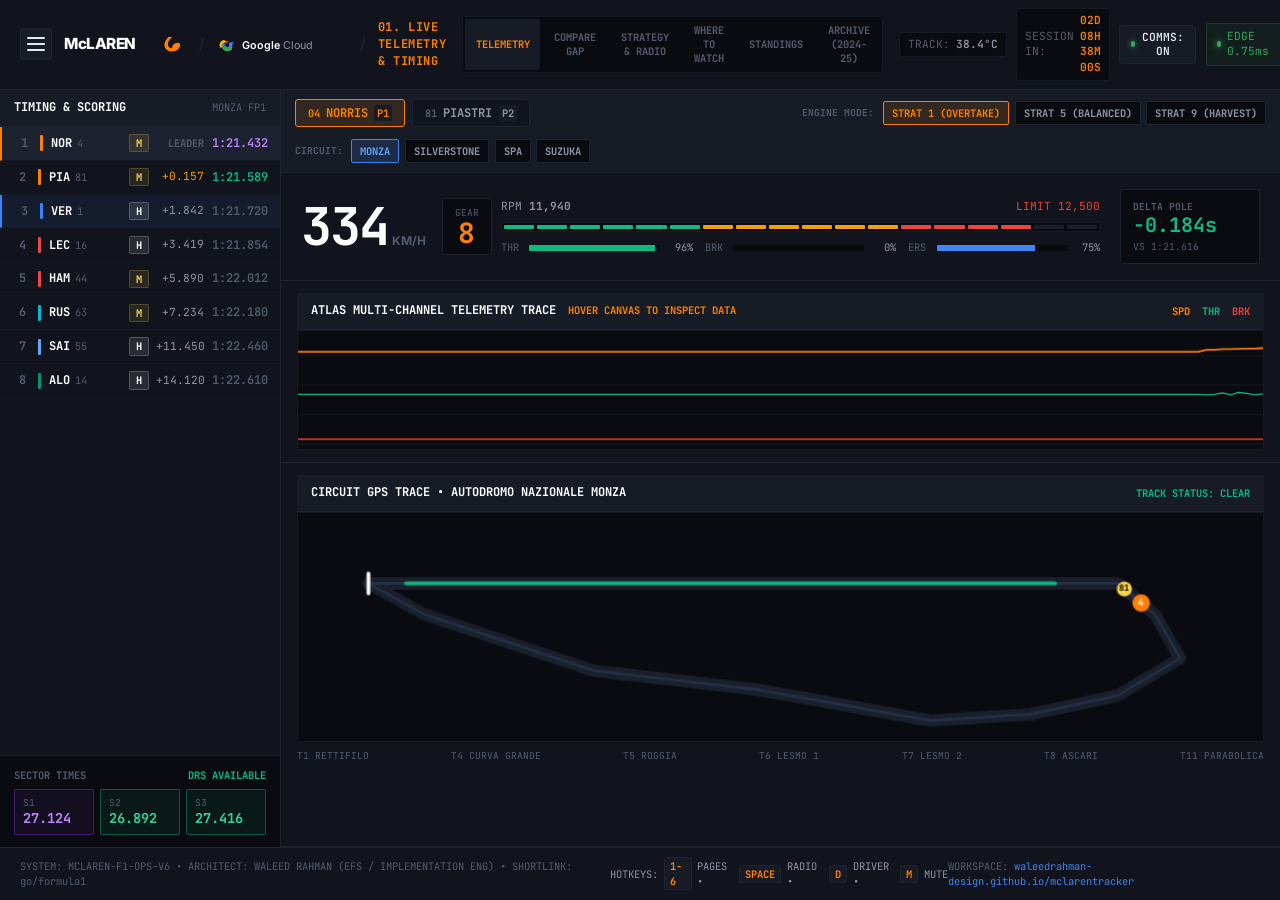
==== commit 18b21e65: "Elevate console: multi-track GPS engine, dual-trace overlay, undercut simulator, title swing calcula" ====
--- a/index.html
+++ b/index.html
@@ -8,7 +8,7 @@
   <link rel="manifest" href="manifest.json">
   <link rel="preconnect" href="https://fonts.googleapis.com">
   <link rel="preconnect" href="https://fonts.gstatic.com" crossorigin>
-  <link href="https://fonts.googleapis.com/css2?family=Inter:wght@400;500;600;700&family=JetBrains+Mono:wght@400;500;600;700&display=swap" rel="stylesheet">
+  <link href="https://fonts.googleapis.com/css2?family=Inter:wght@400;500;600;700;800&family=JetBrains+Mono:wght@400;500;600;700&display=swap" rel="stylesheet">
   <link rel="stylesheet" href="style.css">
 </head>
 <body>
@@ -72,7 +72,7 @@
         <span class="pill-v text-papaya font-mono" id="headerCountdown">02D 14H 28M 10S</span>
       </div>
 
-      <button class="comms-btn" id="radioMuteBtn" title="Toggle Radio Squelch Audio">
+      <button class="comms-btn" id="radioMuteBtn" title="Toggle Radio Audio (HotKey: M)">
         <span class="dot-indicator green" id="radioDot"></span>
         <span id="radioLabel">COMMS: ON</span>
       </button>
@@ -101,7 +101,7 @@
         <span class="dl-num">01</span>
         <div class="dl-body">
           <strong class="dl-text">LIVE TELEMETRY & TIMING</strong>
-          <span class="dl-sub">MCL38 cockpit HUD, ATLAS waveform & Monza GPS track</span>
+          <span class="dl-sub">MCL38 cockpit HUD, multi-track GPS, engine modes & ATLAS waveforms</span>
         </div>
       </button>
 
@@ -109,7 +109,7 @@
         <span class="dl-num">02</span>
         <div class="dl-body">
           <strong class="dl-text">HEAD-TO-HEAD GAP COMPARATOR</strong>
-          <span class="dl-sub">Instant delta analysis against Verstappen, Leclerc, Hamilton</span>
+          <span class="dl-sub">Dual-trace telemetry overlay, braking deltas & corner micro-analysis</span>
         </div>
       </button>
 
@@ -117,7 +117,7 @@
         <span class="dl-num">03</span>
         <div class="dl-body">
           <strong class="dl-text">STRATEGY & PIT WALL RADIO</strong>
-          <span class="dl-sub">Radio stream, tire carcass heatmaps & GDC edge metrics</span>
+          <span class="dl-sub">Undercut simulator, team radio transmit, tyre thermals & GDC edge</span>
         </div>
       </button>
 
@@ -125,7 +125,7 @@
         <span class="dl-num">04</span>
         <div class="dl-body">
           <strong class="dl-text">WHERE TO WATCH & SESSIONS</strong>
-          <span class="dl-sub">Monza schedule, F1 TV Pro, ESPN+ and Sky F1 streams</span>
+          <span class="dl-sub">Global timezone converter, F1 TV Pro, ESPN+, Sky F1 & circuit specs</span>
         </div>
       </button>
 
@@ -133,7 +133,7 @@
         <span class="dl-num">05</span>
         <div class="dl-body">
           <strong class="dl-text">WORLD CHAMPIONSHIP STANDINGS</strong>
-          <span class="dl-sub">2026 Drivers & Constructors championship points & odds</span>
+          <span class="dl-sub">WDC/WCC points tables, odds & interactive points swing calculator</span>
         </div>
       </button>
 
@@ -141,7 +141,7 @@
         <span class="dl-num">06</span>
         <div class="dl-body">
           <strong class="dl-text">HISTORICAL ARCHIVE (2024-2025)</strong>
-          <span class="dl-sub">2024 Miami, Baku, Singapore and 2025 Monza debriefs</span>
+          <span class="dl-sub">Miami, Baku, Singapore and Monza debriefs & aero upgrade logs</span>
         </div>
       </button>
     </div>
@@ -158,17 +158,17 @@
     </div>
   </aside>
 
-  <!-- Content Container: Clean Distinct Pages -->
+  <!-- Content Container: 6 Dedicated Pages -->
   <main class="pages-container">
 
     <!-- PAGE 1: LIVE TELEMETRY & TIMING -->
     <div class="page-view active" id="page-telemetry">
       <div class="telemetry-layout">
-        <!-- Timing & Scoring Tower -->
+        <!-- Left Column: Timing & Scoring Tower -->
         <aside class="timing-tower-card">
           <div class="sub-panel-bar">
             <span class="sub-title font-mono">TIMING & SCORING</span>
-            <span class="sub-meta font-mono">MONZA FP1</span>
+            <span class="sub-meta font-mono" id="currentTrackLabel">MONZA FP1</span>
           </div>
           <div class="timing-tower" id="timingTower">
             <div class="tower-row mclaren-row active" id="rowNorris" data-driver="norris">
@@ -249,23 +249,39 @@
           </div>
         </aside>
 
-        <!-- Cockpit HUD & Waveform & Track Center -->
+        <!-- Right Main Panel: Cockpit HUD, Waveforms & Circuit Switcher -->
         <div class="telemetry-main-panel">
-          <!-- Driver Selector Bar -->
-          <div class="panel-bar">
+          <!-- Control Bar: Driver Tabs, Engine Modes & Circuit Switcher -->
+          <div class="panel-bar control-bar-complex">
             <div class="driver-tab-group">
-              <button class="d-tab active" id="btnLando" data-driver="norris">
+              <button class="d-tab active" id="btnLando" data-driver="norris" title="Shortcut: D">
                 <span class="d-tab-num">04</span>
                 <span class="d-tab-name">NORRIS</span>
                 <span class="d-tab-pos">P1</span>
               </button>
-              <button class="d-tab" id="btnOscar" data-driver="piastri">
+              <button class="d-tab" id="btnOscar" data-driver="piastri" title="Shortcut: D">
                 <span class="d-tab-num">81</span>
                 <span class="d-tab-name">PIASTRI</span>
                 <span class="d-tab-pos">P2</span>
               </button>
             </div>
-            <span class="panel-meta font-mono">CHASSIS: MCL38-01 &bull; 20Hz INGEST</span>
+
+            <!-- Engine Mode Strategy Switcher -->
+            <div class="strat-mode-selector font-mono">
+              <span class="sms-label">ENGINE MODE:</span>
+              <button class="sm-btn active" data-mode="strat1" title="Max Power / Overtake Mode">STRAT 1 (OVERTAKE)</button>
+              <button class="sm-btn" data-mode="strat5" title="Standard Race Stint">STRAT 5 (BALANCED)</button>
+              <button class="sm-btn" data-mode="strat9" title="Lift & Coast / Recharge">STRAT 9 (HARVEST)</button>
+            </div>
+
+            <!-- Circuit GPS Switcher -->
+            <div class="track-switcher-group font-mono">
+              <span class="sms-label">CIRCUIT:</span>
+              <button class="track-btn active" data-track="monza">MONZA</button>
+              <button class="track-btn" data-track="silverstone">SILVERSTONE</button>
+              <button class="track-btn" data-track="spa">SPA</button>
+              <button class="track-btn" data-track="suzuka">SUZUKA</button>
+            </div>
           </div>
 
           <!-- Speed & RPM HUD -->
@@ -284,7 +300,7 @@
             <div class="hud-center-cluster">
               <div class="tach-line font-mono">
                 <span>RPM <strong id="teleRpm">11,980</strong></span>
-                <span class="text-red">LIMIT 12,500</span>
+                <span class="text-red" id="revLimitLabel">LIMIT 12,500</span>
               </div>
               <div class="shift-lights" id="rpmLedBar"></div>
               <div class="linear-gauges">
@@ -316,7 +332,10 @@
           <!-- ATLAS Rolling Telemetry Chart -->
           <div class="sub-panel waveform-container">
             <div class="sub-panel-bar">
-              <span class="sub-title">ATLAS LIVE TELEMETRY TRACE</span>
+              <div class="wb-left">
+                <span class="sub-title font-mono">ATLAS MULTI-CHANNEL TELEMETRY TRACE</span>
+                <span class="tele-hover-stat font-mono" id="teleCursorStat">HOVER CANVAS TO INSPECT DATA</span>
+              </div>
               <div class="trace-legend font-mono">
                 <span class="c-legend papaya">SPD</span>
                 <span class="c-legend green">THR</span>
@@ -326,16 +345,16 @@
             <canvas id="telemetryCanvas" width="760" height="120"></canvas>
           </div>
 
-          <!-- Circuit GPS Track -->
+          <!-- Circuit GPS Track with Multi-Track Rendering -->
           <div class="sub-panel track-container">
             <div class="sub-panel-bar">
-              <span class="sub-title">CIRCUIT GPS TRACE &bull; AUTODROMO NAZIONALE MONZA</span>
+              <span class="sub-title font-mono" id="circuitHeaderTitle">CIRCUIT GPS TRACE &bull; AUTODROMO NAZIONALE MONZA</span>
               <span class="track-flag green">TRACK STATUS: CLEAR</span>
             </div>
             <div class="track-canvas-wrapper">
               <canvas id="circuitCanvas" width="760" height="170"></canvas>
             </div>
-            <div class="corner-legend-bar font-mono">
+            <div class="corner-legend-bar font-mono" id="cornerLegendBar">
               <span>T1 RETTIFILO</span>
               <span>T4 CURVA GRANDE</span>
               <span>T5 ROGGIA</span>
@@ -355,7 +374,7 @@
         <div class="page-header-box">
           <div>
             <h2 class="page-main-heading font-mono">HEAD-TO-HEAD GAP & TELEMETRY COMPARATOR</h2>
-            <span class="page-subheading font-mono">SELECT McLAREN DRIVER & RIVAL TO AUTO-GENERATE TELEMETRY COMPARISON</span>
+            <span class="page-subheading font-mono">DUAL-TRACE OVERLAY, BRAKING DELTAS & CORNER-BY-CORNER TELEMETRY ANALYSIS</span>
           </div>
           <div class="comp-status-badge font-mono" id="compDeltaBadge">
             DELTA: <strong class="text-green" id="compNetDelta">-0.288s</strong> (McLAREN ADVANTAGE)
@@ -365,14 +384,14 @@
         <!-- Driver Switcher for Comparator -->
         <div class="comp-selector-deck font-mono">
           <div class="cs-group">
-            <span class="cs-label">SELECT McLAREN DRIVER:</span>
+            <span class="cs-label">McLAREN CHASSIS:</span>
             <div class="btn-toggle-group">
               <button class="comp-mcl-btn active" data-mcl="norris">04 NORRIS</button>
               <button class="comp-mcl-btn" data-mcl="piastri">81 PIASTRI</button>
             </div>
           </div>
           <div class="cs-group">
-            <span class="cs-label">SELECT GRID RIVAL:</span>
+            <span class="cs-label">GRID RIVAL:</span>
             <div class="btn-toggle-group" id="rivalToggleGroup">
               <button class="comp-riv-btn active" data-rival="verstappen">01 VERSTAPPEN</button>
               <button class="comp-riv-btn" data-rival="leclerc">16 LECLERC</button>
@@ -410,7 +429,7 @@
               </div>
             </div>
             <div class="cdm-row">
-              <span class="cdm-label">MIN APEX (TURN 4)</span>
+              <span class="cdm-label">MIN APEX SPEED</span>
               <div class="cdm-values">
                 <span id="compApex1">142.4</span>
                 <span class="cdm-diff text-green" id="compApexDiff">+2.8 KM/H</span>
@@ -452,6 +471,46 @@
             </div>
           </div>
         </div>
+
+        <!-- Dual Speed Trace Overlay Canvas -->
+        <div class="dual-trace-box font-mono">
+          <div class="sub-panel-bar">
+            <span class="sub-title font-mono">OVERLAY SPEED TRACE: McLAREN (PAPAYA) VS RIVAL (BLUE)</span>
+            <span class="sub-meta font-mono">DISTANCE: 0M - 5,793M (FULL LAP)</span>
+          </div>
+          <canvas id="overlayCanvas" width="1080" height="150"></canvas>
+        </div>
+
+        <!-- Corner-by-Corner Breakdown Table -->
+        <div class="deck-panel font-mono">
+          <div class="deck-bar">
+            <span class="deck-title">CORNER-BY-CORNER TELEMETRY DELTAS</span>
+            <span class="deck-sub">AUTODROMO NAZIONALE MONZA</span>
+          </div>
+          <div class="deck-content">
+            <table class="standings-table">
+              <thead>
+                <tr>
+                  <th>CORNER</th>
+                  <th>SECTION TYPE</th>
+                  <th>McLAREN SPEED</th>
+                  <th>RIVAL SPEED</th>
+                  <th>DELTA TIME</th>
+                  <th>PRIMARY ADVANTAGE</th>
+                </tr>
+              </thead>
+              <tbody id="cornerBreakdownBody">
+                <tr><td>T1 RETTIFILO</td><td>HEAVY BRAKING</td><td>72.4 KM/H</td><td>68.9 KM/H</td><td class="text-green">-0.082s</td><td>Deeper braking threshold & rotation</td></tr>
+                <tr><td>T4 CURVA GRANDE</td><td>HIGH SPEED RIGHT</td><td>298.1 KM/H</td><td>297.2 KM/H</td><td class="text-green">-0.012s</td><td>Low aerodynamic drag profile</td></tr>
+                <tr><td>T5 VARIANTE ROGGIA</td><td>MEDIUM CHICANE</td><td>118.5 KM/H</td><td>115.8 KM/H</td><td class="text-green">-0.065s</td><td>Curb ride compliance (pull-rod suspension)</td></tr>
+                <tr><td>T6 LESMO 1</td><td>MEDIUM SPEED RIGHT</td><td>184.2 KM/H</td><td>181.4 KM/H</td><td class="text-green">-0.048s</td><td>Front-axle aerodynamic downforce</td></tr>
+                <tr><td>T7 LESMO 2</td><td>BLIND APEX RIGHT</td><td>164.8 KM/H</td><td>161.2 KM/H</td><td class="text-green">-0.066s</td><td>Early throttle application point</td></tr>
+                <tr><td>T8-10 ASCARI</td><td>TRIPLE CHICANE COMPLEX</td><td>224.6 KM/H</td><td>221.8 KM/H</td><td class="text-green">-0.098s</td><td>Rapid directional transition stability</td></tr>
+                <tr><td>T11 PARABOLICA</td><td>LONG INCREASING RADIUS</td><td>218.4 KM/H</td><td>216.9 KM/H</td><td class="text-green">-0.017s</td><td>Rear tyre thermal retention onto main straight</td></tr>
+              </tbody>
+            </table>
+          </div>
+        </div>
       </div>
     </div>
 
@@ -460,8 +519,55 @@
       <div class="page-wrapper">
         <div class="page-header-box">
           <div>
-            <h2 class="page-main-heading font-mono">PIT STRATEGY & ENGINEERING COMMS</h2>
-            <span class="page-subheading font-mono">REAL-TIME TEAM RADIO TRANSCRIPTS, TYRE THERMAL PROFILES & GDC EDGE</span>
+            <h2 class="page-main-heading font-mono">PIT STRATEGY & RACE OPERATIONS</h2>
+            <span class="page-subheading font-mono">INTERACTIVE UNDERCUT SIMULATOR, REAL-TIME TEAM RADIO & GDC INFRASTRUCTURE</span>
+          </div>
+        </div>
+
+        <!-- Undercut Simulator Card -->
+        <div class="deck-panel font-mono">
+          <div class="deck-bar">
+            <span class="deck-title">INTERACTIVE PIT STOP & UNDERCUT SIMULATOR</span>
+            <span class="deck-sub">DRAG SLIDER TO CALCULATE REJOIN WINDOW</span>
+          </div>
+          <div class="deck-content">
+            <div class="undercut-controls">
+              <div class="uc-slider-box">
+                <div class="uc-slider-head">
+                  <span>TARGET PIT STOP LAP: <strong class="text-papaya font-mono" id="pitLapDisplay">LAP 31</strong></span>
+                  <span class="text-muted font-mono">TOTAL RACE: 53 LAPS</span>
+                </div>
+                <input type="range" id="pitLapSlider" min="15" max="45" value="31" class="pit-range-slider">
+                <div class="uc-ticks">
+                  <span>LAP 15 (AGGRESSIVE)</span>
+                  <span>LAP 31 (PLAN A OPTIMAL)</span>
+                  <span>LAP 45 (OVERCUT)</span>
+                </div>
+              </div>
+
+              <div class="sim-metrics-grid">
+                <div class="bm-card">
+                  <span class="bm-k">PIT LANE LOSS</span>
+                  <strong class="bm-v text-white" id="simPitLoss">22.4s</strong>
+                  <span class="bm-sub">NORMAL RACE SPEED</span>
+                </div>
+                <div class="bm-card">
+                  <span class="bm-k">PROJECTED REJOIN</span>
+                  <strong class="bm-v text-green" id="simRejoinPos">P3</strong>
+                  <span class="bm-sub" id="simRejoinGap">CLEAN AIR (+4.2s TO TRAFFIC)</span>
+                </div>
+                <div class="bm-card">
+                  <span class="bm-k">UNDERCUT DELTA</span>
+                  <strong class="bm-v text-green" id="simUndercutGain">+1.85s / LAP</strong>
+                  <span class="bm-sub">NEW HARD C3 TYRE OVER USED MEDIUM</span>
+                </div>
+                <div class="bm-card">
+                  <span class="bm-k">ESTIMATED WIN PROB</span>
+                  <strong class="bm-v text-papaya" id="simWinPct">94.8%</strong>
+                  <span class="bm-sub">VERTEX AI STRATEGY ENGINE</span>
+                </div>
+              </div>
+            </div>
           </div>
         </div>
 
@@ -504,7 +610,7 @@
           <div class="strat-card">
             <div class="sub-panel-bar">
               <span class="sub-title font-mono">PIT WALL TEAM RADIO INTERCEPT</span>
-              <button class="comms-action-btn font-mono" id="btnPlayRadio">TRANSMIT</button>
+              <button class="comms-action-btn font-mono" id="btnPlayRadio" title="HotKey: SPACE">TRANSMIT [SPACE]</button>
             </div>
             <div class="radio-stream-box" id="radioLog">
               <div class="radio-entry engineer-entry">
@@ -523,35 +629,6 @@
               </div>
             </div>
           </div>
-
-          <!-- Strategy Plan Table -->
-          <div class="strat-card">
-            <div class="sub-panel-bar">
-              <span class="sub-title font-mono">RACE STRATEGY MATRIX</span>
-              <span class="font-mono text-papaya">PLAN A (OPTIMAL)</span>
-            </div>
-            <div class="strat-table font-mono">
-              <div class="strat-row"><span class="st-k">TARGET PIT STOP:</span> <span class="st-v text-papaya">LAP 31 (WINDOW 29-33)</span></div>
-              <div class="strat-row"><span class="st-k">COMPOUND ON REJOIN:</span> <span class="st-v text-white">HARD C3 (WHITE)</span></div>
-              <div class="strat-row"><span class="st-k">PIT LANE LOSS:</span> <span class="st-v">22.4s (NORMAL) / 11.2s (VSC)</span></div>
-              <div class="strat-row"><span class="st-k">PROJECTED REJOIN:</span> <span class="st-v text-green">P3 (CLEAN AIR +4.2s GAP)</span></div>
-              <div class="strat-row"><span class="st-k">SIM WIN PROBABILITY:</span> <span class="st-v text-green">94.8% (100K SIMS)</span></div>
-            </div>
-          </div>
-
-          <!-- GDC Edge Computing -->
-          <div class="strat-card">
-            <div class="sub-panel-bar">
-              <span class="sub-title font-mono">GOOGLE CLOUD GDC EDGE CLUSTER</span>
-              <span class="font-mono text-green">NOMINAL</span>
-            </div>
-            <div class="edge-data-table font-mono">
-              <div class="edt-row"><span>GDC PIT GARAGE CLUSTER:</span> <strong class="text-green">ONLINE</strong></div>
-              <div class="edt-row"><span>CAR TELEMETRY INGEST:</span> <strong>2.4 GB/S (300+ SENSORS)</strong></div>
-              <div class="edt-row"><span>MTC WOKING ENCRYPTED SYNC:</span> <strong class="text-green">10GBPS BONDED</strong></div>
-              <div class="edt-row"><span>PIT WALL TABLET FLEET:</span> <strong>24/24 ONLINE (ANDROID)</strong></div>
-            </div>
-          </div>
         </div>
       </div>
     </div>
@@ -561,51 +638,61 @@
       <div class="page-wrapper">
         <div class="page-header-box">
           <div>
-            <h2 class="page-main-heading font-mono">RACE WEEKEND BROADCAST CENTER</h2>
-            <span class="page-subheading font-mono">SESSION TIMINGS (MONZA) & OFFICIAL LIVE STREAMING CHANNELS</span>
+            <h2 class="page-main-heading font-mono">RACE WEEKEND BROADCAST CENTER &bull; WHERE TO WATCH</h2>
+            <span class="page-subheading font-mono">OFFICIAL STREAMING PORTALS, GLOBAL TIMEZONE CONVERTER & CIRCUIT SPECIFICATIONS</span>
+          </div>
+
+          <!-- Timezone Switcher -->
+          <div class="timezone-picker font-mono">
+            <span class="tz-label">TIMEZONE:</span>
+            <button class="tz-btn active" data-tz="EDT">US EAST (EDT)</button>
+            <button class="tz-btn" data-tz="PDT">US WEST (PDT)</button>
+            <button class="tz-btn" data-tz="BST">UK (BST)</button>
+            <button class="tz-btn" data-tz="CEST">TRACK (CEST)</button>
           </div>
         </div>
 
         <div class="broadcast-page-grid">
+          <!-- Session Schedule -->
           <div class="deck-panel">
             <div class="deck-bar">
               <span class="deck-title">OFFICIAL TRACK SESSION TIMETABLE</span>
-              <span class="deck-sub">EASTERN TIME (EDT) / TRACK LOCAL (CEST)</span>
+              <span class="deck-sub" id="currentTzBadge">TIMEZONE: US EASTERN (EDT)</span>
             </div>
             <div class="deck-content font-mono">
               <div class="session-schedule">
                 <div class="session-row active">
                   <span class="sess-dot green"></span>
                   <span class="sess-name">PRACTICE 1 (FP1)</span>
-                  <span class="sess-time">FRI 07:30 EDT / 13:30 CEST</span>
+                  <span class="sess-time" id="timeFP1">FRI 07:30 EDT</span>
                   <span class="sess-chn">ESPN2 / F1 TV PRO</span>
                   <a href="https://f1tv.formula1.com/" target="_blank" rel="noopener" class="sess-action">F1 TV PRO &gt;</a>
                 </div>
                 <div class="session-row">
                   <span class="sess-dot"></span>
                   <span class="sess-name">PRACTICE 2 (FP2)</span>
-                  <span class="sess-time">FRI 11:00 EDT / 17:00 CEST</span>
+                  <span class="sess-time" id="timeFP2">FRI 11:00 EDT</span>
                   <span class="sess-chn">ESPN2 / F1 TV PRO</span>
                   <a href="https://f1tv.formula1.com/" target="_blank" rel="noopener" class="sess-action">F1 TV PRO &gt;</a>
                 </div>
                 <div class="session-row">
                   <span class="sess-dot"></span>
                   <span class="sess-name">PRACTICE 3 (FP3)</span>
-                  <span class="sess-time">SAT 06:30 EDT / 12:30 CEST</span>
+                  <span class="sess-time" id="timeFP3">SAT 06:30 EDT</span>
                   <span class="sess-chn">ESPN2 / F1 TV PRO</span>
                   <a href="https://f1tv.formula1.com/" target="_blank" rel="noopener" class="sess-action">F1 TV PRO &gt;</a>
                 </div>
                 <div class="session-row">
                   <span class="sess-dot"></span>
                   <span class="sess-name">QUALIFYING</span>
-                  <span class="sess-time">SAT 10:00 EDT / 16:00 CEST</span>
+                  <span class="sess-time" id="timeQual">SAT 10:00 EDT</span>
                   <span class="sess-chn">ESPN / F1 TV PRO</span>
                   <a href="https://www.espn.com/watch/" target="_blank" rel="noopener" class="sess-action">ESPN+ &gt;</a>
                 </div>
                 <div class="session-row race-row">
                   <span class="sess-dot papaya"></span>
                   <span class="sess-name">GRAND PRIX (53 LAPS)</span>
-                  <span class="sess-time">SUN 09:00 EDT / 15:00 CEST</span>
+                  <span class="sess-time" id="timeRace">SUN 09:00 EDT</span>
                   <span class="sess-chn">ESPN / ABC / F1 TV</span>
                   <a href="https://f1tv.formula1.com/" target="_blank" rel="noopener" class="sess-action race-action">WATCH RACE &gt;</a>
                 </div>
@@ -613,30 +700,51 @@
             </div>
           </div>
 
+          <!-- Direct Streaming Hubs -->
           <div class="deck-panel">
             <div class="deck-bar">
               <span class="deck-title">DIRECT STREAMING PORTALS</span>
-              <span class="deck-sub">VERIFIED BROADCAST FEEDS</span>
+              <span class="deck-sub">OFFICIAL BROADCAST FEEDS</span>
             </div>
             <div class="deck-content font-mono">
               <div class="broadcast-links-list">
                 <a href="https://f1tv.formula1.com/" target="_blank" rel="noopener" class="b-link-card">
                   <strong>F1 TV PRO (OFFICIAL STREAM)</strong>
-                  <span>Onboard cameras, live timing, team radio & driver tracker</span>
+                  <span>Onboard camera feeds, raw pit radio, live timing & driver GPS map</span>
                 </a>
                 <a href="https://www.espn.com/watch/f1" target="_blank" rel="noopener" class="b-link-card">
                   <strong>ESPN / ESPN+ (US BROADCAST)</strong>
-                  <span>Official live 4K coverage and qualifying replays</span>
+                  <span>Commercial-free Sky Sports commentary & 4K qualifying broadcast</span>
                 </a>
                 <a href="https://www.skysports.com/f1" target="_blank" rel="noopener" class="b-link-card">
                   <strong>SKY SPORTS F1 (UK COVERAGE)</strong>
-                  <span>Martin Brundle grid walks & paddock analysis</span>
+                  <span>Martin Brundle grid walks, Ted Kravitz notebook & tech analyses</span>
                 </a>
                 <a href="https://www.formula1.com/en/f1-live.html" target="_blank" rel="noopener" class="b-link-card">
                   <strong>FORMULA 1 OFFICIAL LIVE TIMING</strong>
-                  <span>Telemetry speed traps & mini-sector deltas</span>
+                  <span>Real-time micro-sector speeds & tyre history records</span>
                 </a>
               </div>
+            </div>
+          </div>
+        </div>
+
+        <!-- Circuit Technical Specs -->
+        <div class="deck-panel font-mono">
+          <div class="deck-bar">
+            <span class="deck-title">AUTODROMO NAZIONALE MONZA &bull; TECHNICAL SPECIFICATIONS</span>
+            <span class="deck-sub">TEMPLE OF SPEED</span>
+          </div>
+          <div class="deck-content">
+            <div class="circuit-specs-grid">
+              <div class="cs-spec-cell"><span>CIRCUIT LENGTH</span><strong>5.793 KM</strong></div>
+              <div class="cs-spec-cell"><span>RACE DISTANCE</span><strong>53 LAPS (306.72 KM)</strong></div>
+              <div class="cs-spec-cell"><span>ALL-TIME LAP RECORD</span><strong>1:21.046 (BARRICHELLO)</strong></div>
+              <div class="cs-spec-cell"><span>FULL THROTTLE %</span><strong>76% OF LAP</strong></div>
+              <div class="cs-spec-cell"><span>DRS ZONES</span><strong>2 (MAIN STRAIGHT & SERRAGLIO)</strong></div>
+              <div class="cs-spec-cell"><span>DOWNFORCE LEVEL</span><strong>LOWEST ON CALENDAR</strong></div>
+              <div class="cs-spec-cell"><span>GEAR CHANGES / LAP</span><strong>40 SHIFTS</strong></div>
+              <div class="cs-spec-cell"><span>BRAKING HARSHNESS</span><strong>VERY HIGH (T1 5.4G)</strong></div>
             </div>
           </div>
         </div>
@@ -648,12 +756,56 @@
       <div class="page-wrapper">
         <div class="page-header-box">
           <div>
-            <h2 class="page-main-heading font-mono">2026 WORLD CHAMPIONSHIP STANDINGS & ODDS</h2>
-            <span class="page-subheading font-mono">OFFICIAL WDC & WCC LEADERBOARD WITH BETTING MARKET ODDS</span>
+            <h2 class="page-main-heading font-mono">2026 WORLD CHAMPIONSHIP STANDINGS & POINTS SIMULATOR</h2>
+            <span class="page-subheading font-mono">OFFICIAL WDC/WCC LEADERBOARDS & INTERACTIVE TITLE POINTS CALCULATOR</span>
+          </div>
+        </div>
+
+        <!-- Title Points Swing Simulator -->
+        <div class="deck-panel font-mono">
+          <div class="deck-bar">
+            <span class="deck-title">INTERACTIVE TITLE POINTS SWING SIMULATOR</span>
+            <span class="deck-sub">CALCULATE CHAMPIONSHIP DELTA FOR MONZA</span>
+          </div>
+          <div class="deck-content">
+            <div class="points-sim-deck">
+              <div class="ps-column">
+                <span class="ps-label">LANDO NORRIS MONZA FINISH:</span>
+                <select id="simNorrisFinish" class="ps-select font-mono">
+                  <option value="26">P1 + FASTEST LAP (26 PTS)</option>
+                  <option value="25" selected>P1 WIN (25 PTS)</option>
+                  <option value="18">P2 (18 PTS)</option>
+                  <option value="15">P3 (15 PTS)</option>
+                  <option value="12">P4 (12 PTS)</option>
+                  <option value="10">P5 (10 PTS)</option>
+                  <option value="0">DNF / NO POINTS (0 PTS)</option>
+                </select>
+              </div>
+
+              <div class="ps-column">
+                <span class="ps-label">MAX VERSTAPPEN MONZA FINISH:</span>
+                <select id="simVerstappenFinish" class="ps-select font-mono">
+                  <option value="26">P1 + FASTEST LAP (26 PTS)</option>
+                  <option value="25">P1 WIN (25 PTS)</option>
+                  <option value="18">P2 (18 PTS)</option>
+                  <option value="15" selected>P3 (15 PTS)</option>
+                  <option value="12">P4 (12 PTS)</option>
+                  <option value="10">P5 (10 PTS)</option>
+                  <option value="0">DNF / NO POINTS (0 PTS)</option>
+                </select>
+              </div>
+
+              <div class="ps-result-card">
+                <span class="ps-res-k">NEW TITLE LEAD</span>
+                <strong class="ps-res-v text-green" id="simTitleLead">+18 PTS LEAD</strong>
+                <span class="ps-res-sub" id="simTotalPoints">NORRIS 309 PTS vs VERSTAPPEN 291 PTS</span>
+              </div>
+            </div>
           </div>
         </div>
 
         <div class="standings-page-grid">
+          <!-- WDC Table -->
           <div class="deck-panel">
             <div class="deck-bar">
               <span class="deck-title">DRIVERS WORLD CHAMPIONSHIP (WDC)</span>
@@ -676,6 +828,7 @@
             </div>
           </div>
 
+          <!-- WCC Table -->
           <div class="deck-panel">
             <div class="deck-bar">
               <span class="deck-title">CONSTRUCTORS WORLD CHAMPIONSHIP (WCC)</span>
@@ -779,10 +932,13 @@
 
   </main>
 
-  <!-- Industrial Technical Footer -->
+  <!-- Industrial Technical Footer with Keyboard Shortcut Legend -->
   <footer class="console-footer font-mono">
     <div class="cf-left">
-      SYSTEM: MCLAREN-F1-OPS-V5 &bull; ARCHITECT: WALEED RAHMAN (EFS / IMPLEMENTATION ENG) &bull; SHORTLINK: go/formula1
+      SYSTEM: MCLAREN-F1-OPS-V6 &bull; ARCHITECT: WALEED RAHMAN (EFS / IMPLEMENTATION ENG) &bull; SHORTLINK: go/formula1
+    </div>
+    <div class="cf-center">
+      HOTKEYS: <span class="hk-badge">1-6</span> PAGES &bull; <span class="hk-badge">SPACE</span> RADIO &bull; <span class="hk-badge">D</span> DRIVER &bull; <span class="hk-badge">M</span> MUTE
     </div>
     <div class="cf-right">
       WORKSPACE: <a href="https://waleedrahman-design.github.io/mclarentracker/" target="_blank">waleedrahman-design.github.io/mclarentracker</a>
--- a/style.css
+++ b/style.css
@@ -103,7 +103,6 @@
   height: 2px;
   background-color: var(--text-primary);
   border-radius: 1px;
-  transition: all 0.2s ease;
 }
 
 .logo-anchor {
@@ -128,7 +127,7 @@
   letter-spacing: 0.05em;
 }
 
-/* Quick Nav Bar on Desktop */
+/* Quick Nav Bar */
 .quick-nav-bar {
   display: flex;
   gap: 0.25rem;
@@ -265,10 +264,7 @@
   transition: opacity 0.2s ease, visibility 0.2s ease;
 }
 
-.burger-backdrop.open {
-  opacity: 1;
-  visibility: visible;
-}
+.burger-backdrop.open { opacity: 1; visibility: visible; }
 
 .burger-drawer {
   position: fixed;
@@ -286,9 +282,7 @@
   flex-direction: column;
 }
 
-.burger-drawer.open {
-  transform: translateX(0);
-}
+.burger-drawer.open { transform: translateX(0); }
 
 .drawer-header {
   display: flex;
@@ -313,12 +307,9 @@
   line-height: 1;
   color: var(--text-muted);
   cursor: pointer;
-  transition: color 0.15s ease;
-}
-
-.drawer-close-btn:hover {
-  color: var(--papaya);
-}
+}
+
+.drawer-close-btn:hover { color: var(--papaya); }
 
 .drawer-nav-list {
   display: flex;
@@ -361,26 +352,10 @@
   margin-top: 2px;
 }
 
-.drawer-link.active .dl-num {
-  color: var(--papaya);
-}
-
-.dl-body {
-  display: flex;
-  flex-direction: column;
-  gap: 0.2rem;
-}
-
-.dl-text {
-  font-size: 0.85rem;
-  font-weight: 700;
-}
-
-.dl-sub {
-  font-size: 0.65rem;
-  color: var(--text-muted);
-  line-height: 1.35;
-}
+.drawer-link.active .dl-num { color: var(--papaya); }
+.dl-body { display: flex; flex-direction: column; gap: 0.2rem; }
+.dl-text { font-size: 0.85rem; font-weight: 700; }
+.dl-sub { font-size: 0.65rem; color: var(--text-muted); line-height: 1.35; }
 
 .drawer-footer {
   padding: 1rem 1.25rem;
@@ -391,37 +366,12 @@
   gap: 0.5rem;
 }
 
-.df-label {
-  font-size: 0.65rem;
-  font-weight: 700;
-  color: var(--text-muted);
-}
-
-.df-links {
-  display: flex;
-  flex-wrap: wrap;
-  gap: 0.75rem;
-  font-size: 0.7rem;
-}
-
-.df-links a {
-  color: var(--text-secondary);
-  text-decoration: none;
-}
-
-.df-links a:hover {
-  color: var(--papaya);
-}
-
-.df-golink {
-  font-size: 0.7rem;
-  color: var(--text-muted);
-  margin-top: 0.25rem;
-}
-
-.df-golink strong {
-  color: var(--papaya);
-}
+.df-label { font-size: 0.65rem; font-weight: 700; color: var(--text-muted); }
+.df-links { display: flex; flex-wrap: wrap; gap: 0.75rem; font-size: 0.7rem; }
+.df-links a { color: var(--text-secondary); text-decoration: none; }
+.df-links a:hover { color: var(--papaya); }
+.df-golink { font-size: 0.7rem; color: var(--text-muted); margin-top: 0.25rem; }
+.df-golink strong { color: var(--papaya); }
 
 /* 3. Multi-Page Container */
 .pages-container {
@@ -455,6 +405,8 @@
   background-color: var(--panel-bg);
   border: 1px solid var(--border-line);
   border-radius: 3px;
+  flex-wrap: wrap;
+  gap: 0.75rem;
 }
 
 .page-main-heading {
@@ -490,7 +442,63 @@
   flex-direction: column;
 }
 
-/* Reused Technical Components */
+/* Control Bar Complex */
+.control-bar-complex {
+  display: flex;
+  justify-content: space-between;
+  align-items: center;
+  padding: 0.6rem 0.85rem;
+  background-color: var(--panel-elevated);
+  border-bottom: 1px solid var(--border-line);
+  flex-wrap: wrap;
+  gap: 0.75rem;
+}
+
+.strat-mode-selector, .track-switcher-group {
+  display: flex;
+  align-items: center;
+  gap: 0.35rem;
+}
+
+.sms-label {
+  font-size: 0.6rem;
+  font-weight: 700;
+  color: var(--text-muted);
+  margin-right: 0.2rem;
+}
+
+.sm-btn, .track-btn {
+  background-color: var(--bg-core);
+  border: 1px solid var(--border-line);
+  color: var(--text-secondary);
+  font-family: var(--font-mono);
+  font-size: 0.65rem;
+  font-weight: 700;
+  padding: 0.25rem 0.5rem;
+  border-radius: 2px;
+  cursor: pointer;
+  transition: all 0.15s ease;
+}
+
+.sm-btn:hover, .track-btn:hover {
+  background-color: var(--panel-active);
+  color: var(--text-white);
+  border-color: var(--papaya);
+}
+
+.sm-btn.active {
+  background-color: var(--papaya-dim);
+  border-color: var(--papaya);
+  color: var(--papaya);
+}
+
+.track-btn.active {
+  background-color: rgba(66, 133, 244, 0.15);
+  border-color: #3B82F6;
+  color: #60A5FA;
+}
+
+/* Timing Tower */
 .panel-bar, .sub-panel-bar {
   display: flex;
   justify-content: space-between;
@@ -569,22 +577,11 @@
   background-color: var(--bg-core);
 }
 
-.tf-row {
-  display: flex;
-  justify-content: space-between;
-  font-size: 0.65rem;
-  margin-bottom: 0.4rem;
-}
-
+.tf-row { display: flex; justify-content: space-between; font-size: 0.65rem; margin-bottom: 0.4rem; }
 .tf-label { color: var(--text-muted); font-weight: 700; }
 .tf-drs { font-weight: 700; }
 
-.sectors-grid {
-  display: grid;
-  grid-template-columns: 1fr 1fr 1fr;
-  gap: 0.4rem;
-}
-
+.sectors-grid { display: grid; grid-template-columns: 1fr 1fr 1fr; gap: 0.4rem; }
 .sec-cell {
   background-color: var(--panel-elevated);
   border: 1px solid var(--border-line);
@@ -619,12 +616,7 @@
   gap: 0.4rem;
 }
 
-.d-tab.active {
-  background-color: var(--papaya-dim);
-  border-color: var(--papaya);
-  color: var(--papaya);
-}
-
+.d-tab.active { background-color: var(--papaya-dim); border-color: var(--papaya); color: var(--papaya); }
 .d-tab-num { font-size: 0.65rem; color: var(--text-muted); }
 .d-tab.active .d-tab-num { color: var(--papaya); }
 .d-tab-pos { font-size: 0.65rem; padding: 1px 3px; background-color: var(--panel-elevated); border-radius: 2px; }
@@ -697,11 +689,10 @@
 .delta-v { font-size: 1.25rem; font-weight: 700; line-height: 1.2; }
 .delta-sub { font-size: 0.6rem; color: var(--text-muted); margin-top: 0.15rem; }
 
-/* Sub Panels: Waveform & Track */
-.sub-panel {
-  padding: 0.75rem 1rem;
-  border-bottom: 1px solid var(--border-line);
-}
+/* Sub Panels */
+.sub-panel { padding: 0.75rem 1rem; border-bottom: 1px solid var(--border-line); }
+.wb-left { display: flex; align-items: baseline; gap: 0.75rem; }
+.tele-hover-stat { font-size: 0.65rem; color: var(--papaya); font-weight: 700; }
 
 .trace-legend { display: flex; gap: 0.75rem; font-size: 0.65rem; }
 .c-legend { font-weight: 700; }
@@ -844,7 +835,77 @@
 
 .comp-bar-fill { height: 100%; background-color: var(--papaya); transition: width 0.25s ease; }
 
-/* Page 3: Strategy Grid */
+/* Dual Overlay Trace */
+.dual-trace-box {
+  background-color: var(--panel-bg);
+  border: 1px solid var(--border-line);
+  border-radius: 3px;
+  overflow: hidden;
+}
+
+#overlayCanvas {
+  width: 100%;
+  height: 140px;
+  background-color: var(--bg-core);
+  display: block;
+}
+
+/* Page 3: Strategy & Undercut Simulator */
+.undercut-controls {
+  display: flex;
+  flex-direction: column;
+  gap: 1rem;
+}
+
+.uc-slider-box {
+  background-color: var(--bg-core);
+  border: 1px solid var(--border-subtle);
+  padding: 1rem;
+  border-radius: 3px;
+  display: flex;
+  flex-direction: column;
+  gap: 0.5rem;
+}
+
+.uc-slider-head {
+  display: flex;
+  justify-content: space-between;
+  font-size: 0.75rem;
+}
+
+.pit-range-slider {
+  width: 100%;
+  height: 8px;
+  background-color: #1E2330;
+  border-radius: 4px;
+  outline: none;
+  -webkit-appearance: none;
+  cursor: pointer;
+}
+
+.pit-range-slider::-webkit-slider-thumb {
+  -webkit-appearance: none;
+  width: 18px;
+  height: 18px;
+  border-radius: 50%;
+  background-color: var(--papaya);
+  cursor: pointer;
+  box-shadow: 0 0 8px rgba(255, 128, 0, 0.6);
+}
+
+.uc-ticks {
+  display: flex;
+  justify-content: space-between;
+  font-size: 0.6rem;
+  color: var(--text-muted);
+}
+
+.sim-metrics-grid {
+  display: grid;
+  grid-template-columns: repeat(4, 1fr);
+  gap: 0.75rem;
+}
+
 .strategy-page-grid {
   display: grid;
   grid-template-columns: 1fr 1fr;
@@ -897,13 +958,31 @@
 .re-ch { font-weight: 700; }
 .re-msg { font-size: 0.8rem; color: var(--text-primary); line-height: 1.4; }
 
-.strat-table, .edge-data-table { padding: 0.85rem; display: flex; flex-direction: column; gap: 0.5rem; font-size: 0.75rem; }
-.strat-row, .edt-row { display: flex; justify-content: space-between; }
-.st-k { color: var(--text-muted); }
-.st-v { font-weight: 600; text-align: right; }
-.edt-row span { color: var(--text-muted); }
-
-/* Page 4: Broadcast */
+/* Page 4: Broadcast & Timezone */
+.timezone-picker {
+  display: flex;
+  align-items: center;
+  gap: 0.35rem;
+}
+
+.tz-label { font-size: 0.65rem; font-weight: 700; color: var(--text-muted); margin-right: 0.2rem; }
+
+.tz-btn {
+  background-color: var(--panel-elevated);
+  border: 1px solid var(--border-line);
+  color: var(--text-secondary);
+  font-family: var(--font-mono);
+  font-size: 0.65rem;
+  font-weight: 700;
+  padding: 0.3rem 0.6rem;
+  border-radius: 2px;
+  cursor: pointer;
+  transition: all 0.15s ease;
+}
+
+.tz-btn:hover { background-color: var(--panel-active); color: var(--text-white); border-color: var(--papaya); }
+.tz-btn.active { background-color: var(--papaya-dim); border-color: var(--papaya); color: var(--papaya); }
+
 .broadcast-page-grid { display: grid; grid-template-columns: 1.4fr 1fr; gap: 1rem; }
 .deck-panel { background-color: var(--panel-bg); border: 1px solid var(--border-line); border-radius: 3px; display: flex; flex-direction: column; }
 .deck-bar { display: flex; justify-content: space-between; align-items: baseline; padding: 0.65rem 0.85rem; background-color: var(--panel-elevated); border-bottom: 1px solid var(--border-line); }
@@ -933,7 +1012,66 @@
 .b-link-card strong { font-size: 0.75rem; color: var(--papaya); }
 .b-link-card span { font-size: 0.65rem; color: var(--text-muted); margin-top: 0.2rem; }
 
-/* Page 5: Standings */
+.circuit-specs-grid {
+  display: grid;
+  grid-template-columns: repeat(4, 1fr);
+  gap: 0.65rem;
+}
+
+.cs-spec-cell {
+  background-color: var(--bg-core);
+  border: 1px solid var(--border-subtle);
+  padding: 0.6rem 0.75rem;
+  border-radius: 2px;
+  display: flex;
+  flex-direction: column;
+}
+
+.cs-spec-cell span { font-size: 0.6rem; color: var(--text-muted); font-weight: 700; }
+.cs-spec-cell strong { font-size: 0.85rem; color: var(--text-white); margin-top: 0.2rem; }
+
+/* Page 5: Standings & Simulator */
+.points-sim-deck {
+  display: grid;
+  grid-template-columns: 1fr 1fr 1.2fr;
+  gap: 1rem;
+  align-items: center;
+}
+
+.ps-column {
+  display: flex;
+  flex-direction: column;
+  gap: 0.4rem;
+}
+
+.ps-label { font-size: 0.65rem; font-weight: 700; color: var(--text-muted); }
+
+.ps-select {
+  background-color: var(--bg-core);
+  border: 1px solid var(--border-line);
+  color: var(--text-white);
+  padding: 0.45rem 0.65rem;
+  border-radius: 3px;
+  font-size: 0.75rem;
+  outline: none;
+}
+
+.ps-select:focus { border-color: var(--papaya); }
+
+.ps-result-card {
+  background-color: var(--bg-core);
+  border: 1px solid var(--border-subtle);
+  border-left: 3px solid var(--papaya);
+  padding: 0.65rem 0.85rem;
+  border-radius: 0 3px 3px 0;
+  display: flex;
+  flex-direction: column;
+}
+
+.ps-res-k { font-size: 0.6rem; color: var(--text-muted); font-weight: 700; }
+.ps-res-v { font-size: 1.35rem; font-weight: 700; line-height: 1.2; margin: 0.15rem 0; }
+.ps-res-sub { font-size: 0.65rem; color: var(--text-secondary); }
+
 .standings-page-grid { display: grid; grid-template-columns: 1fr 1fr; gap: 1rem; }
 .standings-table { width: 100%; border-collapse: collapse; font-size: 0.75rem; }
 .standings-table th { text-align: left; font-size: 0.65rem; color: var(--text-muted); font-weight: 700; padding: 0.35rem 0.5rem; border-bottom: 1px solid var(--border-subtle); }
@@ -988,10 +1126,20 @@
   color: var(--text-muted);
 }
 
+.cf-center { display: flex; align-items: center; gap: 0.35rem; color: var(--text-secondary); }
+.hk-badge {
+  background-color: var(--panel-elevated);
+  border: 1px solid var(--border-line);
+  color: var(--papaya);
+  padding: 1px 5px;
+  border-radius: 2px;
+  font-weight: 700;
+}
+
 .console-footer a { color: var(--g-blue); text-decoration: none; }
 .console-footer a:hover { text-decoration: underline; }
 
-/* Responsive */
+/* Responsive Breakpoints */
 @media (max-width: 1100px) {
   .quick-nav-bar { display: none; }
   .telemetry-layout { grid-template-columns: 1fr; }
@@ -1000,4 +1148,7 @@
   .broadcast-page-grid { grid-template-columns: 1fr; }
   .standings-page-grid { grid-template-columns: 1fr; }
   .archive-grid { grid-template-columns: 1fr; }
-}
+  .points-sim-deck { grid-template-columns: 1fr; }
+  .sim-metrics-grid { grid-template-columns: 1fr 1fr; }
+  .circuit-specs-grid { grid-template-columns: 1fr 1fr; }
+}
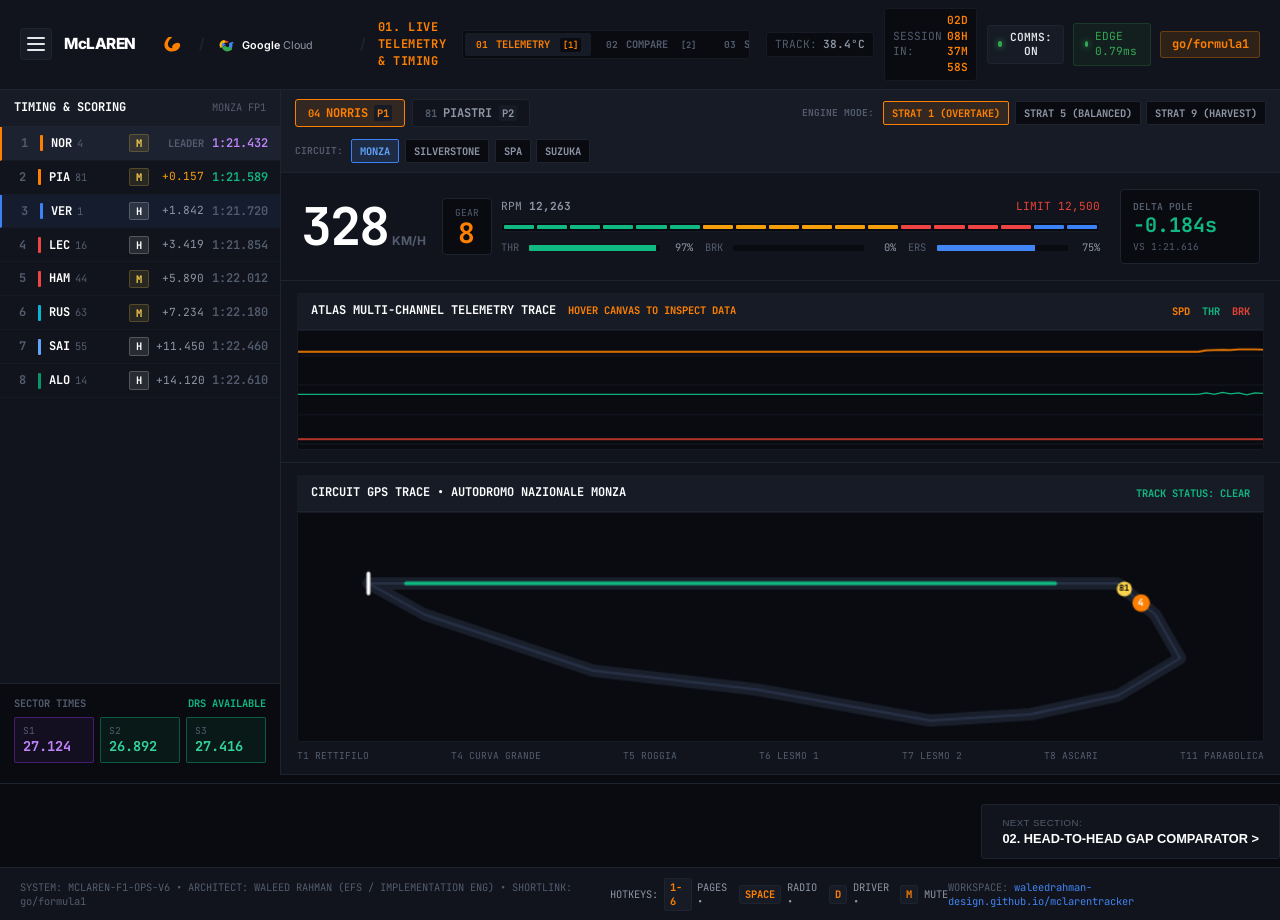
==== commit 4a6cd309: "Perfect navigation: animated morphing burger icon, ESC key listener, sequential step nav, and mobile" ====
--- a/index.html
+++ b/index.html
@@ -52,13 +52,13 @@
     </div>
 
     <!-- Quick Navigation Bar (Desktop Shortcuts) -->
-    <nav class="quick-nav-bar font-mono">
-      <button class="qn-item active" data-target="page-telemetry">TELEMETRY</button>
-      <button class="qn-item" data-target="page-compare">COMPARE GAP</button>
-      <button class="qn-item" data-target="page-strategy">STRATEGY & RADIO</button>
-      <button class="qn-item" data-target="page-broadcast">WHERE TO WATCH</button>
-      <button class="qn-item" data-target="page-standings">STANDINGS</button>
-      <button class="qn-item" data-target="page-archive">ARCHIVE (2024-25)</button>
+    <nav class="quick-nav-bar font-mono" id="quickNavBar">
+      <button class="qn-item active" data-target="page-telemetry"><span class="qn-idx">01</span> TELEMETRY <span class="qn-hk">[1]</span></button>
+      <button class="qn-item" data-target="page-compare"><span class="qn-idx">02</span> COMPARE <span class="qn-hk">[2]</span></button>
+      <button class="qn-item" data-target="page-strategy"><span class="qn-idx">03</span> STRATEGY <span class="qn-hk">[3]</span></button>
+      <button class="qn-item" data-target="page-broadcast"><span class="qn-idx">04</span> BROADCAST <span class="qn-hk">[4]</span></button>
+      <button class="qn-item" data-target="page-standings"><span class="qn-idx">05</span> STANDINGS <span class="qn-hk">[5]</span></button>
+      <button class="qn-item" data-target="page-archive"><span class="qn-idx">06</span> ARCHIVE <span class="qn-hk">[6]</span></button>
     </nav>
 
     <!-- Header Operations Status -->
@@ -365,6 +365,15 @@
             </div>
           </div>
         </div>
+      </div>
+        <!-- Page 1 Bottom Navigation Bar -->
+        <nav class="page-step-nav font-mono">
+          <div class="psn-spacer"></div>
+          <button class="psn-btn next" data-target="page-compare">
+            <span>NEXT SECTION:</span>
+            <strong>02. HEAD-TO-HEAD GAP COMPARATOR &gt;</strong>
+          </button>
+        </nav>
       </div>
     </div>
 
@@ -511,6 +520,17 @@
             </table>
           </div>
         </div>
+        <!-- Page 2 Bottom Navigation Bar -->
+        <nav class="page-step-nav font-mono">
+          <button class="psn-btn prev" data-target="page-telemetry">
+            <span>PREVIOUS SECTION:</span>
+            <strong>&lt; 01. LIVE TELEMETRY &amp; TIMING</strong>
+          </button>
+          <button class="psn-btn next" data-target="page-strategy">
+            <span>NEXT SECTION:</span>
+            <strong>03. STRATEGY &amp; PIT WALL RADIO &gt;</strong>
+          </button>
+        </nav>
       </div>
     </div>
 
@@ -630,6 +650,17 @@
             </div>
           </div>
         </div>
+        <!-- Page 3 Bottom Navigation Bar -->
+        <nav class="page-step-nav font-mono">
+          <button class="psn-btn prev" data-target="page-compare">
+            <span>PREVIOUS SECTION:</span>
+            <strong>&lt; 02. HEAD-TO-HEAD COMPARATOR</strong>
+          </button>
+          <button class="psn-btn next" data-target="page-broadcast">
+            <span>NEXT SECTION:</span>
+            <strong>04. WHERE TO WATCH &amp; BROADCAST &gt;</strong>
+          </button>
+        </nav>
       </div>
     </div>
 
@@ -748,6 +779,17 @@
             </div>
           </div>
         </div>
+        <!-- Page 4 Bottom Navigation Bar -->
+        <nav class="page-step-nav font-mono">
+          <button class="psn-btn prev" data-target="page-strategy">
+            <span>PREVIOUS SECTION:</span>
+            <strong>&lt; 03. STRATEGY &amp; PIT WALL RADIO</strong>
+          </button>
+          <button class="psn-btn next" data-target="page-standings">
+            <span>NEXT SECTION:</span>
+            <strong>05. WORLD CHAMPIONSHIP STANDINGS &gt;</strong>
+          </button>
+        </nav>
       </div>
     </div>
 
@@ -849,6 +891,17 @@
             </div>
           </div>
         </div>
+        <!-- Page 5 Bottom Navigation Bar -->
+        <nav class="page-step-nav font-mono">
+          <button class="psn-btn prev" data-target="page-broadcast">
+            <span>PREVIOUS SECTION:</span>
+            <strong>&lt; 04. WHERE TO WATCH &amp; BROADCAST</strong>
+          </button>
+          <button class="psn-btn next" data-target="page-archive">
+            <span>NEXT SECTION:</span>
+            <strong>06. HISTORICAL ARCHIVE (2024-2025) &gt;</strong>
+          </button>
+        </nav>
       </div>
     </div>
 
@@ -927,10 +980,46 @@
             </div>
           </div>
         </div>
+        <!-- Page 6 Bottom Navigation Bar -->
+        <nav class="page-step-nav font-mono">
+          <button class="psn-btn prev" data-target="page-standings">
+            <span>PREVIOUS SECTION:</span>
+            <strong>&lt; 05. WORLD CHAMPIONSHIP STANDINGS</strong>
+          </button>
+          <button class="psn-btn next" data-target="page-telemetry">
+            <span>RETURN TO START:</span>
+            <strong>01. LIVE TELEMETRY &amp; TIMING &gt;</strong>
+          </button>
+        </nav>
       </div>
     </div>
 
   </main>
+
+
+  <!-- Mobile Bottom Application Dock -->
+  <nav class="mobile-bottom-dock font-mono" id="mobileBottomDock">
+    <button class="mbd-btn active" data-target="page-telemetry">
+      <span class="mbd-icon">TEL</span>
+      <span class="mbd-label">LIVE</span>
+    </button>
+    <button class="mbd-btn" data-target="page-compare">
+      <span class="mbd-icon">VS</span>
+      <span class="mbd-label">GAP</span>
+    </button>
+    <button class="mbd-btn" data-target="page-strategy">
+      <span class="mbd-icon">OPS</span>
+      <span class="mbd-label">STRAT</span>
+    </button>
+    <button class="mbd-btn" data-target="page-standings">
+      <span class="mbd-icon">PTS</span>
+      <span class="mbd-label">STAND</span>
+    </button>
+    <button class="mbd-btn" id="mobileMenuBtn">
+      <span class="mbd-icon">MENU</span>
+      <span class="mbd-label">MORE</span>
+    </button>
+  </nav>
 
   <!-- Industrial Technical Footer with Keyboard Shortcut Legend -->
   <footer class="console-footer font-mono">
--- a/style.css
+++ b/style.css
@@ -1152,3 +1152,176 @@
   .sim-metrics-grid { grid-template-columns: 1fr 1fr; }
   .circuit-specs-grid { grid-template-columns: 1fr 1fr; }
 }
+
+/* Perfected Navigation Enhancements */
+
+/* 1. Animated Burger Button Morph */
+.burger-menu-btn.open .burger-bar:nth-child(1) {
+  transform: translateY(6px) rotate(45deg);
+}
+
+.burger-menu-btn.open .burger-bar:nth-child(2) {
+  opacity: 0;
+  transform: scale(0);
+}
+
+.burger-menu-btn.open .burger-bar:nth-child(3) {
+  transform: translateY(-6px) rotate(-45deg);
+}
+
+.burger-backdrop {
+  backdrop-filter: blur(8px);
+  -webkit-backdrop-filter: blur(8px);
+}
+
+/* 2. Quick Nav Bar Enhancements */
+.quick-nav-bar {
+  overflow-x: auto;
+  scrollbar-width: none;
+  -ms-overflow-style: none;
+  white-space: nowrap;
+}
+
+.quick-nav-bar::-webkit-scrollbar {
+  display: none;
+}
+
+.qn-idx {
+  font-size: 0.6rem;
+  color: var(--text-muted);
+  margin-right: 0.15rem;
+}
+
+.qn-hk {
+  font-size: 0.55rem;
+  color: var(--text-muted);
+  background-color: var(--bg-core);
+  padding: 1px 3px;
+  border-radius: 2px;
+  margin-left: 0.25rem;
+}
+
+.qn-item.active .qn-idx,
+.qn-item.active .qn-hk {
+  color: var(--papaya);
+}
+
+/* 3. Page Sequential Step Navigation (Footer) */
+.page-step-nav {
+  display: flex;
+  justify-content: space-between;
+  align-items: center;
+  gap: 1rem;
+  padding: 1.25rem 0 0.5rem 0;
+  margin-top: 0.5rem;
+  border-top: 1px solid var(--border-line);
+}
+
+.psn-spacer {
+  flex: 1;
+}
+
+.psn-btn {
+  background-color: var(--panel-bg);
+  border: 1px solid var(--border-line);
+  color: var(--text-secondary);
+  padding: 0.75rem 1.25rem;
+  border-radius: 3px;
+  cursor: pointer;
+  display: flex;
+  flex-direction: column;
+  transition: all 0.15s ease;
+}
+
+.psn-btn.next {
+  text-align: right;
+  margin-left: auto;
+}
+
+.psn-btn span {
+  font-size: 0.6rem;
+  color: var(--text-muted);
+  letter-spacing: 0.05em;
+  margin-bottom: 0.2rem;
+}
+
+.psn-btn strong {
+  font-size: 0.8rem;
+  color: var(--text-white);
+}
+
+.psn-btn:hover {
+  background-color: var(--panel-elevated);
+  border-color: var(--papaya);
+}
+
+.psn-btn:hover strong {
+  color: var(--papaya);
+}
+
+/* 4. Mobile Bottom Application Dock */
+.mobile-bottom-dock {
+  display: none;
+  position: fixed;
+  bottom: 0;
+  left: 0;
+  width: 100vw;
+  height: 56px;
+  background-color: rgba(17, 20, 28, 0.96);
+  border-top: 1px solid var(--border-line);
+  backdrop-filter: blur(12px);
+  -webkit-backdrop-filter: blur(12px);
+  z-index: 150;
+  justify-content: space-around;
+  align-items: center;
+  padding: 0 0.5rem;
+}
+
+.mbd-btn {
+  background: none;
+  border: none;
+  color: var(--text-muted);
+  display: flex;
+  flex-direction: column;
+  align-items: center;
+  gap: 2px;
+  cursor: pointer;
+  padding: 0.35rem 0.5rem;
+  border-radius: 3px;
+  font-family: var(--font-mono);
+  transition: all 0.15s ease;
+}
+
+.mbd-icon {
+  font-size: 0.7rem;
+  font-weight: 700;
+  background-color: var(--bg-core);
+  border: 1px solid var(--border-subtle);
+  padding: 2px 6px;
+  border-radius: 3px;
+}
+
+.mbd-label {
+  font-size: 0.6rem;
+  font-weight: 700;
+  letter-spacing: 0.04em;
+}
+
+.mbd-btn.active {
+  color: var(--papaya);
+}
+
+.mbd-btn.active .mbd-icon {
+  background-color: var(--papaya-dim);
+  border-color: var(--papaya);
+  color: var(--papaya);
+}
+
+@media (max-width: 900px) {
+  .mobile-bottom-dock {
+    display: flex;
+  }
+  body {
+    padding-bottom: 60px;
+  }
+}
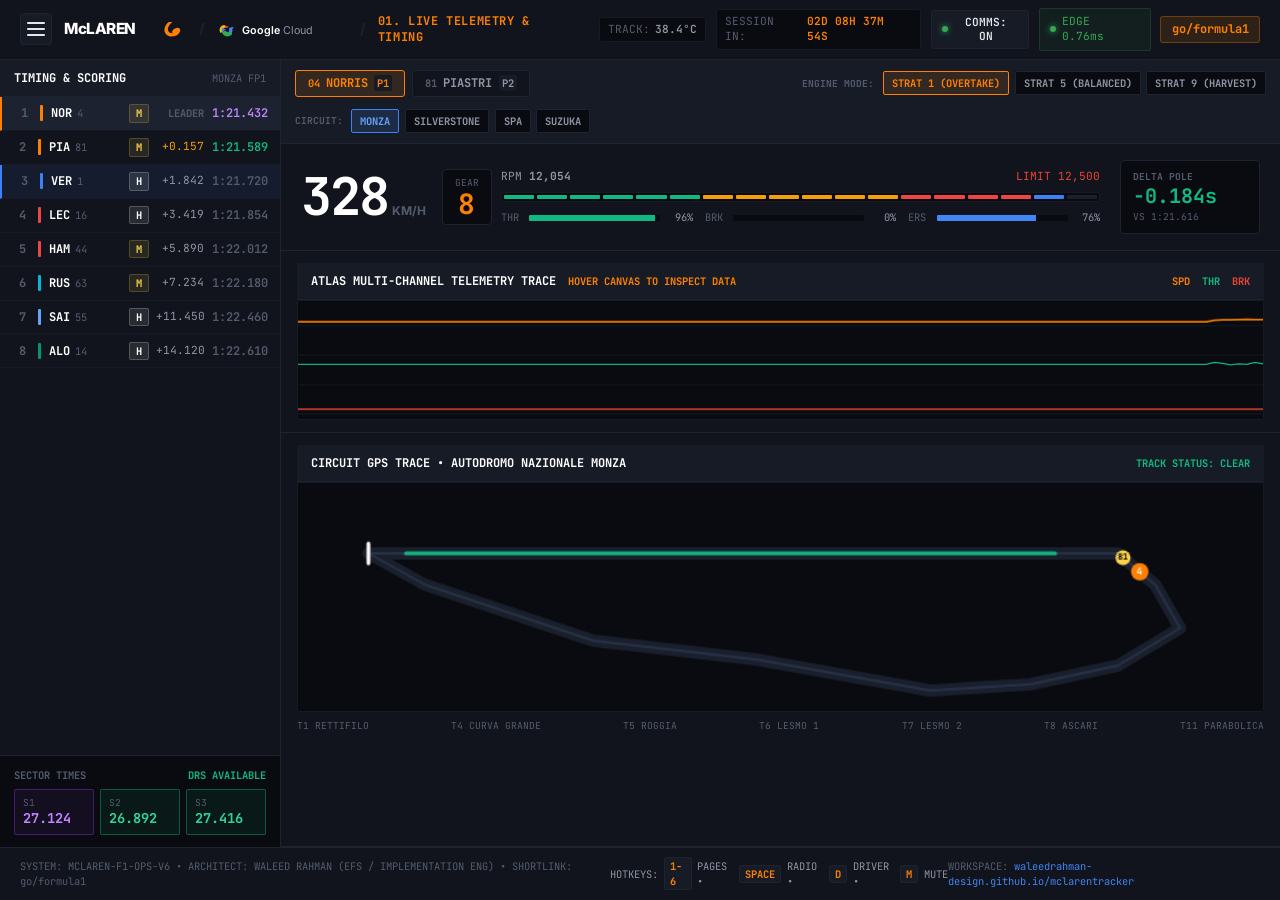
==== commit 6a042ad0: "Streamline navigation to a single unified method: dedicated burger drawer console" ====
--- a/index.html
+++ b/index.html
@@ -51,17 +51,7 @@
       <div class="active-page-title font-mono" id="activePageTitle">01. LIVE TELEMETRY</div>
     </div>
 
-    <!-- Quick Navigation Bar (Desktop Shortcuts) -->
-    <nav class="quick-nav-bar font-mono" id="quickNavBar">
-      <button class="qn-item active" data-target="page-telemetry"><span class="qn-idx">01</span> TELEMETRY <span class="qn-hk">[1]</span></button>
-      <button class="qn-item" data-target="page-compare"><span class="qn-idx">02</span> COMPARE <span class="qn-hk">[2]</span></button>
-      <button class="qn-item" data-target="page-strategy"><span class="qn-idx">03</span> STRATEGY <span class="qn-hk">[3]</span></button>
-      <button class="qn-item" data-target="page-broadcast"><span class="qn-idx">04</span> BROADCAST <span class="qn-hk">[4]</span></button>
-      <button class="qn-item" data-target="page-standings"><span class="qn-idx">05</span> STANDINGS <span class="qn-hk">[5]</span></button>
-      <button class="qn-item" data-target="page-archive"><span class="qn-idx">06</span> ARCHIVE <span class="qn-hk">[6]</span></button>
-    </nav>
-
-    <!-- Header Operations Status -->
+<!-- Header Operations Status -->
     <div class="header-right">
       <div class="telemetry-pill">
         <span class="pill-k">TRACK:</span>
@@ -366,14 +356,6 @@
           </div>
         </div>
       </div>
-        <!-- Page 1 Bottom Navigation Bar -->
-        <nav class="page-step-nav font-mono">
-          <div class="psn-spacer"></div>
-          <button class="psn-btn next" data-target="page-compare">
-            <span>NEXT SECTION:</span>
-            <strong>02. HEAD-TO-HEAD GAP COMPARATOR &gt;</strong>
-          </button>
-        </nav>
       </div>
     </div>
 
@@ -520,17 +502,6 @@
             </table>
           </div>
         </div>
-        <!-- Page 2 Bottom Navigation Bar -->
-        <nav class="page-step-nav font-mono">
-          <button class="psn-btn prev" data-target="page-telemetry">
-            <span>PREVIOUS SECTION:</span>
-            <strong>&lt; 01. LIVE TELEMETRY &amp; TIMING</strong>
-          </button>
-          <button class="psn-btn next" data-target="page-strategy">
-            <span>NEXT SECTION:</span>
-            <strong>03. STRATEGY &amp; PIT WALL RADIO &gt;</strong>
-          </button>
-        </nav>
       </div>
     </div>
 
@@ -650,17 +621,6 @@
             </div>
           </div>
         </div>
-        <!-- Page 3 Bottom Navigation Bar -->
-        <nav class="page-step-nav font-mono">
-          <button class="psn-btn prev" data-target="page-compare">
-            <span>PREVIOUS SECTION:</span>
-            <strong>&lt; 02. HEAD-TO-HEAD COMPARATOR</strong>
-          </button>
-          <button class="psn-btn next" data-target="page-broadcast">
-            <span>NEXT SECTION:</span>
-            <strong>04. WHERE TO WATCH &amp; BROADCAST &gt;</strong>
-          </button>
-        </nav>
       </div>
     </div>
 
@@ -779,17 +739,6 @@
             </div>
           </div>
         </div>
-        <!-- Page 4 Bottom Navigation Bar -->
-        <nav class="page-step-nav font-mono">
-          <button class="psn-btn prev" data-target="page-strategy">
-            <span>PREVIOUS SECTION:</span>
-            <strong>&lt; 03. STRATEGY &amp; PIT WALL RADIO</strong>
-          </button>
-          <button class="psn-btn next" data-target="page-standings">
-            <span>NEXT SECTION:</span>
-            <strong>05. WORLD CHAMPIONSHIP STANDINGS &gt;</strong>
-          </button>
-        </nav>
       </div>
     </div>
 
@@ -891,17 +840,6 @@
             </div>
           </div>
         </div>
-        <!-- Page 5 Bottom Navigation Bar -->
-        <nav class="page-step-nav font-mono">
-          <button class="psn-btn prev" data-target="page-broadcast">
-            <span>PREVIOUS SECTION:</span>
-            <strong>&lt; 04. WHERE TO WATCH &amp; BROADCAST</strong>
-          </button>
-          <button class="psn-btn next" data-target="page-archive">
-            <span>NEXT SECTION:</span>
-            <strong>06. HISTORICAL ARCHIVE (2024-2025) &gt;</strong>
-          </button>
-        </nav>
       </div>
     </div>
 
@@ -980,46 +918,10 @@
             </div>
           </div>
         </div>
-        <!-- Page 6 Bottom Navigation Bar -->
-        <nav class="page-step-nav font-mono">
-          <button class="psn-btn prev" data-target="page-standings">
-            <span>PREVIOUS SECTION:</span>
-            <strong>&lt; 05. WORLD CHAMPIONSHIP STANDINGS</strong>
-          </button>
-          <button class="psn-btn next" data-target="page-telemetry">
-            <span>RETURN TO START:</span>
-            <strong>01. LIVE TELEMETRY &amp; TIMING &gt;</strong>
-          </button>
-        </nav>
       </div>
     </div>
 
   </main>
-
-
-  <!-- Mobile Bottom Application Dock -->
-  <nav class="mobile-bottom-dock font-mono" id="mobileBottomDock">
-    <button class="mbd-btn active" data-target="page-telemetry">
-      <span class="mbd-icon">TEL</span>
-      <span class="mbd-label">LIVE</span>
-    </button>
-    <button class="mbd-btn" data-target="page-compare">
-      <span class="mbd-icon">VS</span>
-      <span class="mbd-label">GAP</span>
-    </button>
-    <button class="mbd-btn" data-target="page-strategy">
-      <span class="mbd-icon">OPS</span>
-      <span class="mbd-label">STRAT</span>
-    </button>
-    <button class="mbd-btn" data-target="page-standings">
-      <span class="mbd-icon">PTS</span>
-      <span class="mbd-label">STAND</span>
-    </button>
-    <button class="mbd-btn" id="mobileMenuBtn">
-      <span class="mbd-icon">MENU</span>
-      <span class="mbd-label">MORE</span>
-    </button>
-  </nav>
 
   <!-- Industrial Technical Footer with Keyboard Shortcut Legend -->
   <footer class="console-footer font-mono">
--- a/style.css
+++ b/style.css
@@ -125,39 +125,6 @@
   font-weight: 700;
   color: var(--papaya);
   letter-spacing: 0.05em;
-}
-
-/* Quick Nav Bar */
-.quick-nav-bar {
-  display: flex;
-  gap: 0.25rem;
-  background-color: var(--bg-core);
-  padding: 2px;
-  border-radius: 3px;
-  border: 1px solid var(--border-subtle);
-}
-
-.qn-item {
-  background-color: transparent;
-  border: none;
-  color: var(--text-muted);
-  font-family: var(--font-mono);
-  font-size: 0.65rem;
-  font-weight: 700;
-  padding: 0.3rem 0.65rem;
-  border-radius: 2px;
-  cursor: pointer;
-  transition: all 0.15s ease;
-}
-
-.qn-item:hover {
-  color: var(--text-white);
-  background-color: var(--panel-elevated);
-}
-
-.qn-item.active {
-  background-color: var(--panel-elevated);
-  color: var(--papaya);
 }
 
 .header-right {
@@ -1141,7 +1108,7 @@
 
 /* Responsive Breakpoints */
 @media (max-width: 1100px) {
-  .quick-nav-bar { display: none; }
+  
   .telemetry-layout { grid-template-columns: 1fr; }
   .comparator-deck { grid-template-columns: 1fr; }
   .strategy-page-grid { grid-template-columns: 1fr; }
@@ -1174,154 +1141,4 @@
   -webkit-backdrop-filter: blur(8px);
 }
 
-/* 2. Quick Nav Bar Enhancements */
-.quick-nav-bar {
-  overflow-x: auto;
-  scrollbar-width: none;
-  -ms-overflow-style: none;
-  white-space: nowrap;
-}
-
-.quick-nav-bar::-webkit-scrollbar {
-  display: none;
-}
-
-.qn-idx {
-  font-size: 0.6rem;
-  color: var(--text-muted);
-  margin-right: 0.15rem;
-}
-
-.qn-hk {
-  font-size: 0.55rem;
-  color: var(--text-muted);
-  background-color: var(--bg-core);
-  padding: 1px 3px;
-  border-radius: 2px;
-  margin-left: 0.25rem;
-}
-
-.qn-item.active .qn-idx,
-.qn-item.active .qn-hk {
-  color: var(--papaya);
-}
-
-/* 3. Page Sequential Step Navigation (Footer) */
-.page-step-nav {
-  display: flex;
-  justify-content: space-between;
-  align-items: center;
-  gap: 1rem;
-  padding: 1.25rem 0 0.5rem 0;
-  margin-top: 0.5rem;
-  border-top: 1px solid var(--border-line);
-}
-
-.psn-spacer {
-  flex: 1;
-}
-
-.psn-btn {
-  background-color: var(--panel-bg);
-  border: 1px solid var(--border-line);
-  color: var(--text-secondary);
-  padding: 0.75rem 1.25rem;
-  border-radius: 3px;
-  cursor: pointer;
-  display: flex;
-  flex-direction: column;
-  transition: all 0.15s ease;
-}
-
-.psn-btn.next {
-  text-align: right;
-  margin-left: auto;
-}
-
-.psn-btn span {
-  font-size: 0.6rem;
-  color: var(--text-muted);
-  letter-spacing: 0.05em;
-  margin-bottom: 0.2rem;
-}
-
-.psn-btn strong {
-  font-size: 0.8rem;
-  color: var(--text-white);
-}
-
-.psn-btn:hover {
-  background-color: var(--panel-elevated);
-  border-color: var(--papaya);
-}
-
-.psn-btn:hover strong {
-  color: var(--papaya);
-}
-
-/* 4. Mobile Bottom Application Dock */
-.mobile-bottom-dock {
-  display: none;
-  position: fixed;
-  bottom: 0;
-  left: 0;
-  width: 100vw;
-  height: 56px;
-  background-color: rgba(17, 20, 28, 0.96);
-  border-top: 1px solid var(--border-line);
-  backdrop-filter: blur(12px);
-  -webkit-backdrop-filter: blur(12px);
-  z-index: 150;
-  justify-content: space-around;
-  align-items: center;
-  padding: 0 0.5rem;
-}
-
-.mbd-btn {
-  background: none;
-  border: none;
-  color: var(--text-muted);
-  display: flex;
-  flex-direction: column;
-  align-items: center;
-  gap: 2px;
-  cursor: pointer;
-  padding: 0.35rem 0.5rem;
-  border-radius: 3px;
-  font-family: var(--font-mono);
-  transition: all 0.15s ease;
-}
-
-.mbd-icon {
-  font-size: 0.7rem;
-  font-weight: 700;
-  background-color: var(--bg-core);
-  border: 1px solid var(--border-subtle);
-  padding: 2px 6px;
-  border-radius: 3px;
-}
-
-.mbd-label {
-  font-size: 0.6rem;
-  font-weight: 700;
-  letter-spacing: 0.04em;
-}
-
-.mbd-btn.active {
-  color: var(--papaya);
-}
-
-.mbd-btn.active .mbd-icon {
-  background-color: var(--papaya-dim);
-  border-color: var(--papaya);
-  color: var(--papaya);
-}
-
-@media (max-width: 900px) {
-  .mobile-bottom-dock {
-    display: flex;
-  }
-  body {
-    padding-bottom: 60px;
-  }
-}
+
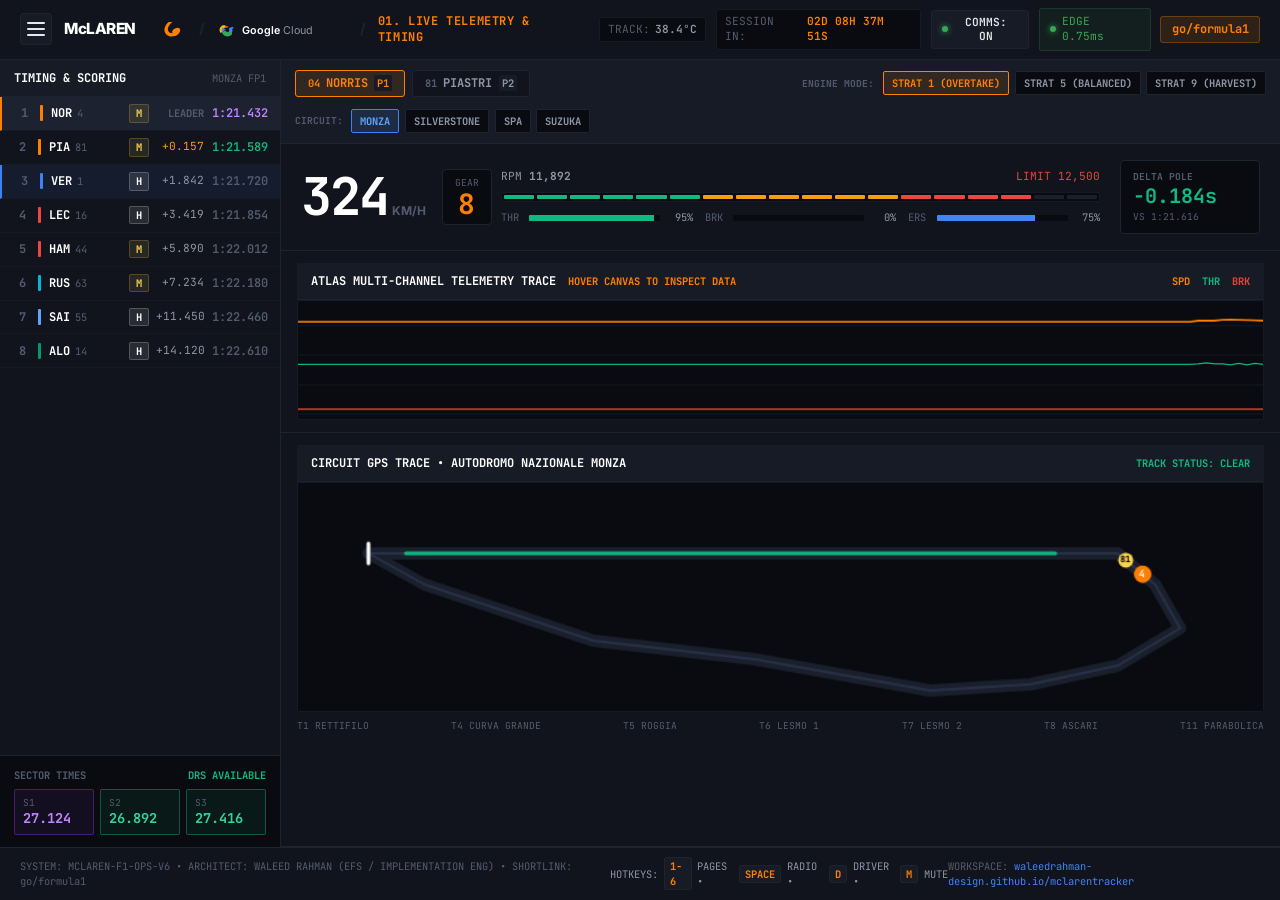
==== commit beb28d7e: "Add cross-link to centralized engineering hub" ====
--- a/index.html
+++ b/index.html
@@ -139,6 +139,7 @@
     <div class="drawer-footer">
       <div class="df-label">OFFICIAL PADDOCK PORTALS:</div>
       <div class="df-links">
+        <a href="https://waleedrahman-design.github.io/" target="_blank" rel="noopener" style="color: var(--papaya); font-weight: 700;">&gt; WALEED RAHMAN &bull; ENGINEERING HUB</a>
         <a href="https://www.mclaren.com/racing/formula-1/" target="_blank" rel="noopener">McLAREN.COM</a>
         <a href="https://www.mclaren.com/racing/mclaren-plus/" target="_blank" rel="noopener">McLAREN PLUS</a>
         <a href="https://www.mclarenstore.com/" target="_blank" rel="noopener">TEAM STORE</a>
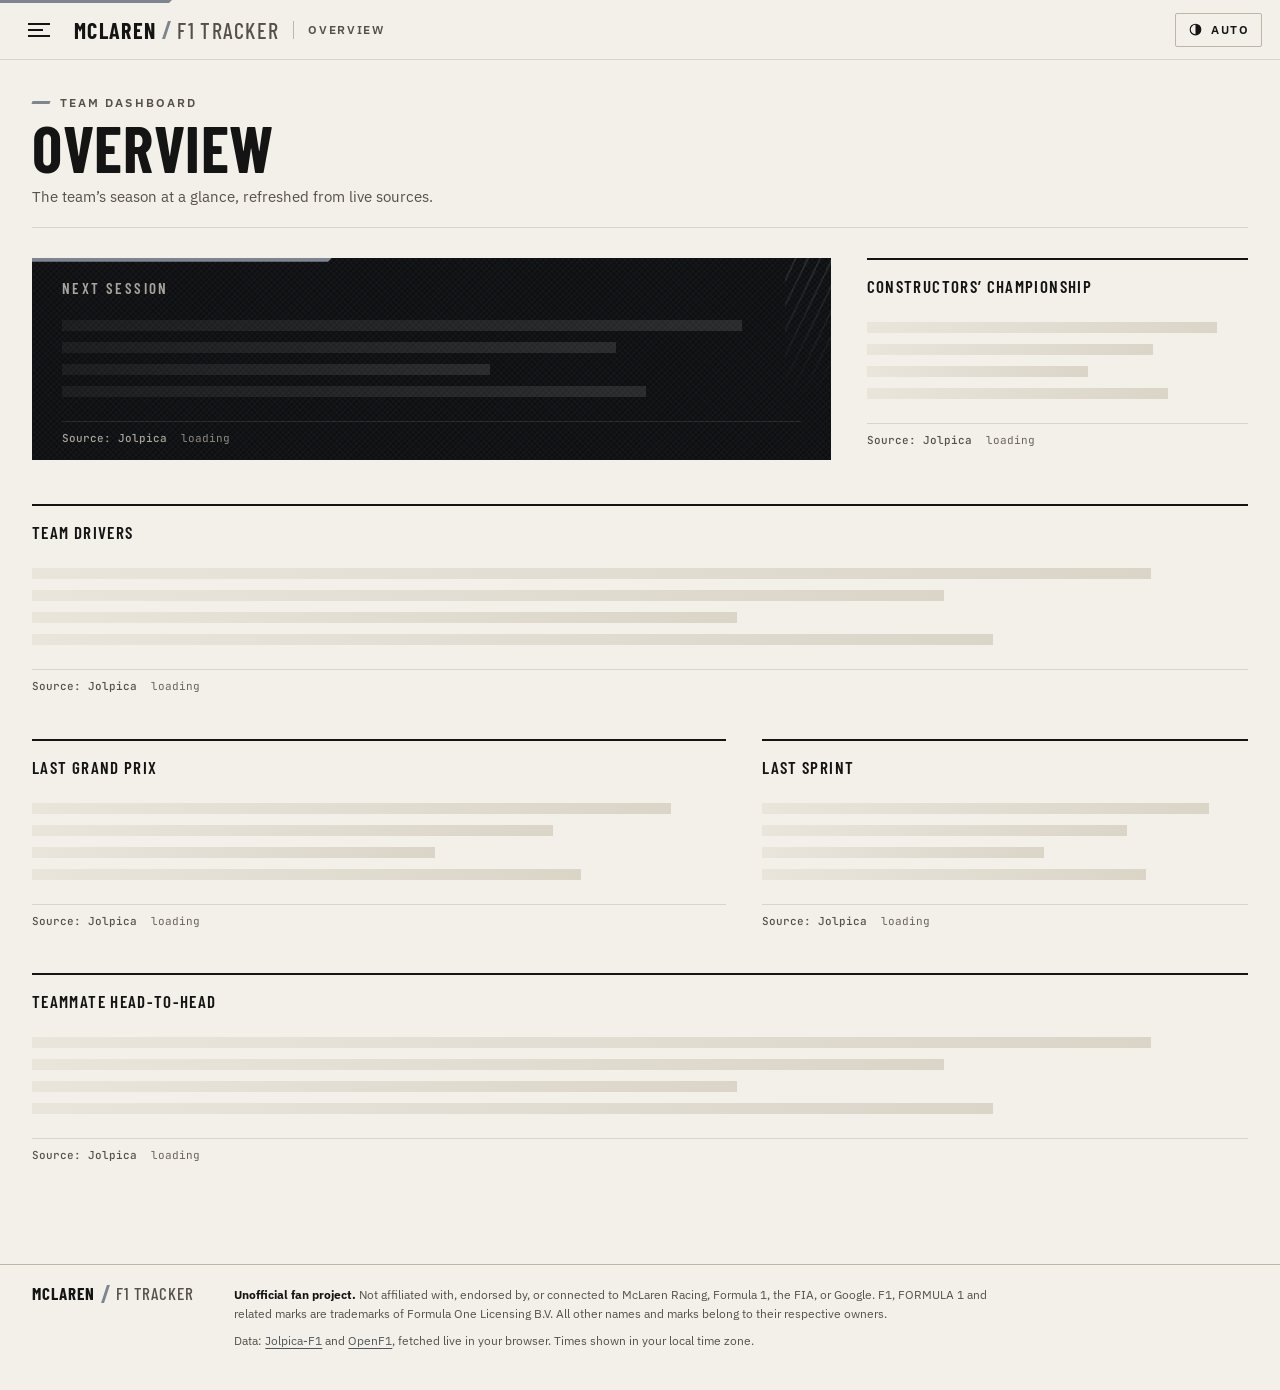
==== commit 1385b04b: "McLaren F1 Tracker: live broadcast-timing dashboard (Jolpica-F1 + OpenF1)" ====
--- a/index.html
+++ b/index.html
@@ -1,942 +1,99 @@
-<!DOCTYPE html>
+<!doctype html>
 <html lang="en">
 <head>
-  <meta charset="UTF-8">
-  <meta name="viewport" content="width=device-width, initial-scale=1.0">
-  <title>MCLAREN F1 • PIT WALL TELEMETRY (go/formula1)</title>
-  <link rel="icon" type="image/svg+xml" href="favicon.svg">
+  <meta charset="utf-8">
+  <meta name="viewport" content="width=device-width, initial-scale=1, viewport-fit=cover">
+  <title>McLaren F1 Tracker (unofficial)</title>
+  <meta name="description" content="Unofficial fan dashboard following the McLaren Formula 1 team with live standings, results, schedule, timing and telemetry from the open Jolpica-F1 and OpenF1 APIs.">
+  <meta name="color-scheme" content="light dark">
+  <meta name="theme-color" content="#121316">
+  <link rel="icon" href="favicon.svg" type="image/svg+xml">
   <link rel="manifest" href="manifest.json">
+  <link rel="preconnect" href="https://api.jolpi.ca" crossorigin>
+  <link rel="preconnect" href="https://api.openf1.org" crossorigin>
   <link rel="preconnect" href="https://fonts.googleapis.com">
   <link rel="preconnect" href="https://fonts.gstatic.com" crossorigin>
-  <link href="https://fonts.googleapis.com/css2?family=Inter:wght@400;500;600;700;800&family=JetBrains+Mono:wght@400;500;600;700&display=swap" rel="stylesheet">
+  <link rel="stylesheet" href="https://fonts.googleapis.com/css2?family=Barlow+Condensed:wght@500;600;700&amp;family=IBM+Plex+Sans:wght@400;500;600;700&amp;family=JetBrains+Mono:wght@400;500;600&amp;display=swap">
+  <script>
+    (function () {
+      try {
+        var t = localStorage.getItem('mft-theme');
+        if (t === 'light' || t === 'dark') document.documentElement.setAttribute('data-theme', t);
+      } catch (e) { /* storage unavailable */ }
+    })();
+  </script>
   <link rel="stylesheet" href="style.css">
 </head>
 <body>
+  <a class="skip-link" href="#main">Skip to content</a>
 
-  <!-- Top System Bar with Burger Navigation -->
-  <header class="console-header">
-    <div class="header-left">
-      <!-- Hamburger Menu Trigger -->
-      <button class="burger-menu-btn" id="burgerBtn" aria-label="Open Navigation Console">
-        <span class="burger-bar"></span>
-        <span class="burger-bar"></span>
-        <span class="burger-bar"></span>
-      </button>
+  <header class="topbar">
+    <button type="button" class="icon-btn burger" id="menu-btn" aria-label="Open navigation" aria-expanded="false" aria-controls="drawer">
+      <span class="burger-box" aria-hidden="true"><span></span><span></span><span></span></span>
+    </button>
+    <a class="wordmark" href="#/overview" aria-label="McLaren F1 Tracker, unofficial - overview">
+      <span class="wm-team">McLaren</span><span class="wm-cut" aria-hidden="true"></span><span class="wm-rest">F1 Tracker</span>
+    </a>
+    <span class="route-label" id="route-label" aria-live="polite"></span>
+    <button type="button" class="theme-btn" id="theme-btn" aria-label="Colour theme">
+      <svg class="theme-icon" viewBox="0 0 24 24" width="15" height="15" aria-hidden="true"><circle cx="12" cy="12" r="8.5" fill="none" stroke="currentColor" stroke-width="1.8"/><path d="M12 3.5a8.5 8.5 0 0 1 0 17z" fill="currentColor"/></svg>
+      <span data-theme-label>Auto</span>
+    </button>
+  </header>
 
-      <!-- Official McLaren Racing Logo -->
-      <a href="https://www.mclaren.com/racing/" target="_blank" rel="noopener" class="logo-anchor" title="McLaren Racing">
-        <svg class="mclaren-svg" viewBox="0 0 160 26" fill="none" xmlns="http://www.w3.org/2000/svg">
-          <text x="0" y="20" font-family="'Inter', sans-serif" font-weight="800" font-size="20" fill="#FFFFFF" letter-spacing="-0.03em">McLAREN</text>
-          <path d="M136 4C130 9.5 129 16 133 20C135 22 138.5 23 142.5 22.5C148 21.5 151 17.5 151 14.5C151 12.5 149.5 11.5 147.5 11.5C144 11.5 140.5 15.2 140.5 17.2C140.5 18 141.2 18.5 142.2 18.2C139.8 18.8 137 18 136 16.2C134 13 135.5 8 141 4L136 4Z" fill="#FF8000"/>
-        </svg>
-      </a>
-
-      <div class="header-divider">/</div>
-
-      <!-- Official Google Cloud Logo -->
-      <a href="https://cloud.google.com/" target="_blank" rel="noopener" class="logo-anchor" title="Google Cloud">
-        <svg class="google-cloud-svg" viewBox="0 0 170 26" fill="none" xmlns="http://www.w3.org/2000/svg">
-          <g transform="translate(0, 1)">
-            <path fill="#EA4335" d="M12.5 8.2c-.8-.8-1.8-1.3-2.9-1.5l1.6 4.3 4.2-1.6c-.7-.6-1.9-1.2-2.9-1.2z"/>
-            <path fill="#4285F4" d="M21.7 11.3c-.3-.8-.8-1.5-1.4-2.1l-4.9 1.8c.4.7.6 1.5.5 2.3 0 1.2-.5 2.2-1.4 2.9l2.7 3.5c1.8-1.3 2.9-3.4 2.9-5.7 0-.9-.2-1.8-.4-2.7z"/>
-            <path fill="#FBBC04" d="M9.6 6.7c-2.4.2-4.5 1.5-5.6 3.6-.5.9-.7 2-.7 3.1 0 1.4.5 2.8 1.4 3.9l3.9-2.3c-.2-.5-.3-1-.3-1.6 0-1.8 1.2-3.3 2.9-3.8L9.6 6.7z"/>
-            <path fill="#34A853" d="M14.5 21.4c2.2 0 4.1-1.1 5.3-2.8l-2.7-3.5c-.6.6-1.5 1-2.6 1-1.5 0-2.8-.9-3.4-2.2L6.3 16.7c1.4 3.2 4.6 5.2 7.5 5.2z"/>
-            <path fill="#4285F4" d="M11.1 13.9c0-.5.1-1 .3-1.4L7.2 10c-.8 1.2-1.2 2.6-1.2 4.1 0 .6.1 1.2.2 1.8l4.1-2.3c-.1-.6-.2-1.2-.2-1.8z"/>
-          </g>
-          <text x="32" y="19" font-family="'Inter', sans-serif" font-weight="600" font-size="14" fill="#FFFFFF">Google <tspan fill="#8E95A5" font-weight="400">Cloud</tspan></text>
-        </svg>
-      </a>
-
-      <div class="header-divider">/</div>
-      <div class="active-page-title font-mono" id="activePageTitle">01. LIVE TELEMETRY</div>
-    </div>
-
-<!-- Header Operations Status -->
-    <div class="header-right">
-      <div class="telemetry-pill">
-        <span class="pill-k">TRACK:</span>
-        <span class="pill-v" id="valTrackTemp">38.4°C</span>
-      </div>
-      <div class="telemetry-pill">
-        <span class="pill-k">SESSION IN:</span>
-        <span class="pill-v text-papaya font-mono" id="headerCountdown">02D 14H 28M 10S</span>
-      </div>
-
-      <button class="comms-btn" id="radioMuteBtn" title="Toggle Radio Audio (HotKey: M)">
-        <span class="dot-indicator green" id="radioDot"></span>
-        <span id="radioLabel">COMMS: ON</span>
-      </button>
-
-      <div class="edge-ping-box">
-        <span class="dot-indicator green pulse"></span>
-        <span class="font-mono" id="latencyDisplay">EDGE 0.76ms</span>
-      </div>
-
-      <button class="golink-button" id="goLinkChip" title="Copy internal shortlink go/formula1">
-        <code>go/formula1</code>
+  <div class="scrim" id="scrim" aria-hidden="true"></div>
+  <nav class="drawer" id="drawer" aria-label="Main navigation" aria-hidden="true" inert>
+    <div class="drawer-head">
+      <div class="wordmark small"><span class="wm-team">McLaren</span><span class="wm-cut" aria-hidden="true"></span><span class="wm-rest">F1 Tracker</span></div>
+      <button type="button" class="icon-btn" id="drawer-close" aria-label="Close navigation">
+        <svg viewBox="0 0 24 24" width="20" height="20" aria-hidden="true"><path d="M6 6l12 12M18 6L6 18" stroke="currentColor" stroke-width="2" stroke-linecap="square"/></svg>
       </button>
     </div>
-  </header>
+    <div class="nav-group">
+      <p class="nav-label" id="nav-weekend">Race weekend</p>
+      <ul class="nav-list" aria-labelledby="nav-weekend">
+        <li><a href="#/overview" data-route="overview"><span class="nav-num">01</span><span class="nav-title">Overview</span><span class="nav-desc">Next session, drivers, latest results</span></a></li>
+        <li><a href="#/live" data-route="live"><span class="nav-num">02</span><span class="nav-title">Live Session</span><span class="nav-desc">Timing, telemetry, radio, tyres</span></a></li>
+        <li><a href="#/schedule" data-route="schedule"><span class="nav-num">03</span><span class="nav-title">Schedule</span><span class="nav-desc">Full calendar in your time zone</span></a></li>
+      </ul>
+    </div>
+    <div class="nav-group">
+      <p class="nav-label" id="nav-champ">Championship</p>
+      <ul class="nav-list" aria-labelledby="nav-champ">
+        <li><a href="#/standings" data-route="standings"><span class="nav-num">04</span><span class="nav-title">Standings</span><span class="nav-desc">Drivers and constructors</span></a></li>
+        <li><a href="#/title" data-route="title"><span class="nav-num">05</span><span class="nav-title">Title Fight</span><span class="nav-desc">Championship mathematics</span></a></li>
+      </ul>
+    </div>
+    <div class="nav-group">
+      <p class="nav-label" id="nav-analysis">Analysis</p>
+      <ul class="nav-list" aria-labelledby="nav-analysis">
+        <li><a href="#/compare" data-route="compare"><span class="nav-num">06</span><span class="nav-title">Compare</span><span class="nav-desc">Head-to-head and lap times</span></a></li>
+        <li><a href="#/archive" data-route="archive"><span class="nav-num">07</span><span class="nav-title">Seasons Archive</span><span class="nav-desc">Every season, every round</span></a></li>
+        <li><a href="#/links" data-route="links"><span class="nav-num">08</span><span class="nav-title">Watch &amp; Links</span><span class="nav-desc">Where to watch and follow</span></a></li>
+      </ul>
+    </div>
+    <section class="drawer-status" id="drawer-status" aria-label="Session status" aria-live="off">
+      <p class="ds-label"><span class="ds-dot" aria-hidden="true"></span><span data-ds-label>Session status</span></p>
+      <p class="ds-title" data-ds-title>Loading</p>
+      <p class="ds-sub" data-ds-sub></p>
+      <div class="ds-cd" data-ds-cd></div>
+      <p class="ds-meta" data-ds-meta>Source: Jolpica + OpenF1</p>
+    </section>
+    <p class="drawer-foot">Unofficial fan project. Not affiliated with McLaren, Formula 1 or Google.</p>
+  </nav>
 
-  <!-- Slide-Out Burger Navigation Drawer -->
-  <div class="burger-backdrop" id="burgerBackdrop"></div>
-  <aside class="burger-drawer font-mono" id="burgerDrawer">
-    <div class="drawer-header">
-      <span class="drawer-title">CONSOLE NAVIGATION</span>
-      <button class="drawer-close-btn" id="drawerCloseBtn" aria-label="Close Drawer">&times;</button>
-    </div>
-
-    <div class="drawer-nav-list">
-      <button class="drawer-link active" data-target="page-telemetry">
-        <span class="dl-num">01</span>
-        <div class="dl-body">
-          <strong class="dl-text">LIVE TELEMETRY & TIMING</strong>
-          <span class="dl-sub">MCL38 cockpit HUD, multi-track GPS, engine modes & ATLAS waveforms</span>
-        </div>
-      </button>
-
-      <button class="drawer-link" data-target="page-compare">
-        <span class="dl-num">02</span>
-        <div class="dl-body">
-          <strong class="dl-text">HEAD-TO-HEAD GAP COMPARATOR</strong>
-          <span class="dl-sub">Dual-trace telemetry overlay, braking deltas & corner micro-analysis</span>
-        </div>
-      </button>
-
-      <button class="drawer-link" data-target="page-strategy">
-        <span class="dl-num">03</span>
-        <div class="dl-body">
-          <strong class="dl-text">STRATEGY & PIT WALL RADIO</strong>
-          <span class="dl-sub">Undercut simulator, team radio transmit, tyre thermals & GDC edge</span>
-        </div>
-      </button>
-
-      <button class="drawer-link" data-target="page-broadcast">
-        <span class="dl-num">04</span>
-        <div class="dl-body">
-          <strong class="dl-text">WHERE TO WATCH & SESSIONS</strong>
-          <span class="dl-sub">Global timezone converter, F1 TV Pro, ESPN+, Sky F1 & circuit specs</span>
-        </div>
-      </button>
-
-      <button class="drawer-link" data-target="page-standings">
-        <span class="dl-num">05</span>
-        <div class="dl-body">
-          <strong class="dl-text">WORLD CHAMPIONSHIP STANDINGS</strong>
-          <span class="dl-sub">WDC/WCC points tables, odds & interactive points swing calculator</span>
-        </div>
-      </button>
-
-      <button class="drawer-link" data-target="page-archive">
-        <span class="dl-num">06</span>
-        <div class="dl-body">
-          <strong class="dl-text">HISTORICAL ARCHIVE (2024-2025)</strong>
-          <span class="dl-sub">Miami, Baku, Singapore and Monza debriefs & aero upgrade logs</span>
-        </div>
-      </button>
-    </div>
-
-    <div class="drawer-footer">
-      <div class="df-label">OFFICIAL PADDOCK PORTALS:</div>
-      <div class="df-links">
-        <a href="https://waleedrahman-design.github.io/" target="_blank" rel="noopener" style="color: var(--papaya); font-weight: 700;">&gt; WALEED RAHMAN &bull; ENGINEERING HUB</a>
-        <a href="https://www.mclaren.com/racing/formula-1/" target="_blank" rel="noopener">McLAREN.COM</a>
-        <a href="https://www.mclaren.com/racing/mclaren-plus/" target="_blank" rel="noopener">McLAREN PLUS</a>
-        <a href="https://www.mclarenstore.com/" target="_blank" rel="noopener">TEAM STORE</a>
-        <a href="https://cloud.google.com/customers/mclaren-racing" target="_blank" rel="noopener">GOOGLE CLOUD STUDY</a>
-      </div>
-      <div class="df-golink">SHORTLINK: <strong>go/formula1</strong></div>
-    </div>
-  </aside>
-
-  <!-- Content Container: 6 Dedicated Pages -->
-  <main class="pages-container">
-
-    <!-- PAGE 1: LIVE TELEMETRY & TIMING -->
-    <div class="page-view active" id="page-telemetry">
-      <div class="telemetry-layout">
-        <!-- Left Column: Timing & Scoring Tower -->
-        <aside class="timing-tower-card">
-          <div class="sub-panel-bar">
-            <span class="sub-title font-mono">TIMING & SCORING</span>
-            <span class="sub-meta font-mono" id="currentTrackLabel">MONZA FP1</span>
-          </div>
-          <div class="timing-tower" id="timingTower">
-            <div class="tower-row mclaren-row active" id="rowNorris" data-driver="norris">
-              <span class="t-pos">1</span>
-              <span class="t-badge t-mclaren"></span>
-              <div class="t-driver"><strong class="t-code">NOR</strong><span class="t-num">4</span></div>
-              <span class="t-tire t-med" title="Medium Tyre">M</span>
-              <span class="t-gap leader">LEADER</span>
-              <span class="t-laptime text-purple">1:21.432</span>
-            </div>
-            <div class="tower-row mclaren-row" id="rowPiastri" data-driver="piastri">
-              <span class="t-pos">2</span>
-              <span class="t-badge t-mclaren"></span>
-              <div class="t-driver"><strong class="t-code">PIA</strong><span class="t-num">81</span></div>
-              <span class="t-tire t-med" title="Medium Tyre">M</span>
-              <span class="t-gap text-yellow">+0.157</span>
-              <span class="t-laptime text-green">1:21.589</span>
-            </div>
-            <div class="tower-row rival-row active-rival" data-rival="verstappen">
-              <span class="t-pos">3</span>
-              <span class="t-badge t-rb"></span>
-              <div class="t-driver"><strong class="t-code">VER</strong><span class="t-num">1</span></div>
-              <span class="t-tire t-hard" title="Hard Tyre">H</span>
-              <span class="t-gap">+1.842</span>
-              <span class="t-laptime">1:21.720</span>
-            </div>
-            <div class="tower-row rival-row" data-rival="leclerc">
-              <span class="t-pos">4</span>
-              <span class="t-badge t-ferrari"></span>
-              <div class="t-driver"><strong class="t-code">LEC</strong><span class="t-num">16</span></div>
-              <span class="t-tire t-hard" title="Hard Tyre">H</span>
-              <span class="t-gap">+3.419</span>
-              <span class="t-laptime">1:21.854</span>
-            </div>
-            <div class="tower-row rival-row" data-rival="hamilton">
-              <span class="t-pos">5</span>
-              <span class="t-badge t-ferrari"></span>
-              <div class="t-driver"><strong class="t-code">HAM</strong><span class="t-num">44</span></div>
-              <span class="t-tire t-med" title="Medium Tyre">M</span>
-              <span class="t-gap">+5.890</span>
-              <span class="t-laptime">1:22.012</span>
-            </div>
-            <div class="tower-row rival-row" data-rival="russell">
-              <span class="t-pos">6</span>
-              <span class="t-badge t-merc"></span>
-              <div class="t-driver"><strong class="t-code">RUS</strong><span class="t-num">63</span></div>
-              <span class="t-tire t-med" title="Medium Tyre">M</span>
-              <span class="t-gap">+7.234</span>
-              <span class="t-laptime">1:22.180</span>
-            </div>
-            <div class="tower-row rival-row" data-rival="sainz">
-              <span class="t-pos">7</span>
-              <span class="t-badge t-williams"></span>
-              <div class="t-driver"><strong class="t-code">SAI</strong><span class="t-num">55</span></div>
-              <span class="t-tire t-hard" title="Hard Tyre">H</span>
-              <span class="t-gap">+11.450</span>
-              <span class="t-laptime">1:22.460</span>
-            </div>
-            <div class="tower-row rival-row" data-rival="alonso">
-              <span class="t-pos">8</span>
-              <span class="t-badge t-aston"></span>
-              <div class="t-driver"><strong class="t-code">ALO</strong><span class="t-num">14</span></div>
-              <span class="t-tire t-hard" title="Hard Tyre">H</span>
-              <span class="t-gap">+14.120</span>
-              <span class="t-laptime">1:22.610</span>
-            </div>
-          </div>
-          <div class="tower-footer">
-            <div class="tf-row">
-              <span class="tf-label font-mono">SECTOR TIMES</span>
-              <span class="tf-drs text-green font-mono" id="drsState">DRS AVAILABLE</span>
-            </div>
-            <div class="sectors-grid font-mono">
-              <div class="sec-cell purple"><span class="sc-k">S1</span><span class="sc-v" id="valS1">27.124</span></div>
-              <div class="sec-cell green"><span class="sc-k">S2</span><span class="sc-v" id="valS2">26.892</span></div>
-              <div class="sec-cell green"><span class="sc-k">S3</span><span class="sc-v" id="valS3">27.416</span></div>
-            </div>
-          </div>
-        </aside>
-
-        <!-- Right Main Panel: Cockpit HUD, Waveforms & Circuit Switcher -->
-        <div class="telemetry-main-panel">
-          <!-- Control Bar: Driver Tabs, Engine Modes & Circuit Switcher -->
-          <div class="panel-bar control-bar-complex">
-            <div class="driver-tab-group">
-              <button class="d-tab active" id="btnLando" data-driver="norris" title="Shortcut: D">
-                <span class="d-tab-num">04</span>
-                <span class="d-tab-name">NORRIS</span>
-                <span class="d-tab-pos">P1</span>
-              </button>
-              <button class="d-tab" id="btnOscar" data-driver="piastri" title="Shortcut: D">
-                <span class="d-tab-num">81</span>
-                <span class="d-tab-name">PIASTRI</span>
-                <span class="d-tab-pos">P2</span>
-              </button>
-            </div>
-
-            <!-- Engine Mode Strategy Switcher -->
-            <div class="strat-mode-selector font-mono">
-              <span class="sms-label">ENGINE MODE:</span>
-              <button class="sm-btn active" data-mode="strat1" title="Max Power / Overtake Mode">STRAT 1 (OVERTAKE)</button>
-              <button class="sm-btn" data-mode="strat5" title="Standard Race Stint">STRAT 5 (BALANCED)</button>
-              <button class="sm-btn" data-mode="strat9" title="Lift & Coast / Recharge">STRAT 9 (HARVEST)</button>
-            </div>
-
-            <!-- Circuit GPS Switcher -->
-            <div class="track-switcher-group font-mono">
-              <span class="sms-label">CIRCUIT:</span>
-              <button class="track-btn active" data-track="monza">MONZA</button>
-              <button class="track-btn" data-track="silverstone">SILVERSTONE</button>
-              <button class="track-btn" data-track="spa">SPA</button>
-              <button class="track-btn" data-track="suzuka">SUZUKA</button>
-            </div>
-          </div>
-
-          <!-- Speed & RPM HUD -->
-          <div class="cockpit-hud">
-            <div class="gauge-block-speed">
-              <div class="speed-readout">
-                <span class="speed-digits font-mono" id="teleSpeed">324</span>
-                <span class="speed-unit">KM/H</span>
-              </div>
-              <div class="gear-readout">
-                <span class="gear-sub">GEAR</span>
-                <span class="gear-digit font-mono" id="teleGear">7</span>
-              </div>
-            </div>
-
-            <div class="hud-center-cluster">
-              <div class="tach-line font-mono">
-                <span>RPM <strong id="teleRpm">11,980</strong></span>
-                <span class="text-red" id="revLimitLabel">LIMIT 12,500</span>
-              </div>
-              <div class="shift-lights" id="rpmLedBar"></div>
-              <div class="linear-gauges">
-                <div class="lin-gauge">
-                  <span class="lg-k">THR</span>
-                  <div class="lg-track"><div class="lg-fill throttle" id="fillThrottle" style="width: 96%;"></div></div>
-                  <span class="lg-v font-mono" id="valThrottle">96%</span>
-                </div>
-                <div class="lin-gauge">
-                  <span class="lg-k">BRK</span>
-                  <div class="lg-track"><div class="lg-fill brake" id="fillBrake" style="width: 0%;"></div></div>
-                  <span class="lg-v font-mono" id="valBrake">0%</span>
-                </div>
-                <div class="lin-gauge">
-                  <span class="lg-k">ERS</span>
-                  <div class="lg-track"><div class="lg-fill ers" id="fillErs" style="width: 78%;"></div></div>
-                  <span class="lg-v font-mono" id="valErs">78%</span>
-                </div>
-              </div>
-            </div>
-
-            <div class="delta-box">
-              <span class="delta-k">DELTA POLE</span>
-              <span class="delta-v font-mono text-green" id="teleDelta">-0.184s</span>
-              <span class="delta-sub font-mono">VS 1:21.616</span>
-            </div>
-          </div>
-
-          <!-- ATLAS Rolling Telemetry Chart -->
-          <div class="sub-panel waveform-container">
-            <div class="sub-panel-bar">
-              <div class="wb-left">
-                <span class="sub-title font-mono">ATLAS MULTI-CHANNEL TELEMETRY TRACE</span>
-                <span class="tele-hover-stat font-mono" id="teleCursorStat">HOVER CANVAS TO INSPECT DATA</span>
-              </div>
-              <div class="trace-legend font-mono">
-                <span class="c-legend papaya">SPD</span>
-                <span class="c-legend green">THR</span>
-                <span class="c-legend red">BRK</span>
-              </div>
-            </div>
-            <canvas id="telemetryCanvas" width="760" height="120"></canvas>
-          </div>
-
-          <!-- Circuit GPS Track with Multi-Track Rendering -->
-          <div class="sub-panel track-container">
-            <div class="sub-panel-bar">
-              <span class="sub-title font-mono" id="circuitHeaderTitle">CIRCUIT GPS TRACE &bull; AUTODROMO NAZIONALE MONZA</span>
-              <span class="track-flag green">TRACK STATUS: CLEAR</span>
-            </div>
-            <div class="track-canvas-wrapper">
-              <canvas id="circuitCanvas" width="760" height="170"></canvas>
-            </div>
-            <div class="corner-legend-bar font-mono" id="cornerLegendBar">
-              <span>T1 RETTIFILO</span>
-              <span>T4 CURVA GRANDE</span>
-              <span>T5 ROGGIA</span>
-              <span>T6 LESMO 1</span>
-              <span>T7 LESMO 2</span>
-              <span>T8 ASCARI</span>
-              <span>T11 PARABOLICA</span>
-            </div>
-          </div>
-        </div>
-      </div>
-      </div>
-    </div>
-
-    <!-- PAGE 2: HEAD-TO-HEAD GAP COMPARATOR -->
-    <div class="page-view" id="page-compare">
-      <div class="page-wrapper">
-        <div class="page-header-box">
-          <div>
-            <h2 class="page-main-heading font-mono">HEAD-TO-HEAD GAP & TELEMETRY COMPARATOR</h2>
-            <span class="page-subheading font-mono">DUAL-TRACE OVERLAY, BRAKING DELTAS & CORNER-BY-CORNER TELEMETRY ANALYSIS</span>
-          </div>
-          <div class="comp-status-badge font-mono" id="compDeltaBadge">
-            DELTA: <strong class="text-green" id="compNetDelta">-0.288s</strong> (McLAREN ADVANTAGE)
-          </div>
-        </div>
-
-        <!-- Driver Switcher for Comparator -->
-        <div class="comp-selector-deck font-mono">
-          <div class="cs-group">
-            <span class="cs-label">McLAREN CHASSIS:</span>
-            <div class="btn-toggle-group">
-              <button class="comp-mcl-btn active" data-mcl="norris">04 NORRIS</button>
-              <button class="comp-mcl-btn" data-mcl="piastri">81 PIASTRI</button>
-            </div>
-          </div>
-          <div class="cs-group">
-            <span class="cs-label">GRID RIVAL:</span>
-            <div class="btn-toggle-group" id="rivalToggleGroup">
-              <button class="comp-riv-btn active" data-rival="verstappen">01 VERSTAPPEN</button>
-              <button class="comp-riv-btn" data-rival="leclerc">16 LECLERC</button>
-              <button class="comp-riv-btn" data-rival="hamilton">44 HAMILTON</button>
-              <button class="comp-riv-btn" data-rival="russell">63 RUSSELL</button>
-              <button class="comp-riv-btn" data-rival="sainz">55 SAINZ</button>
-              <button class="comp-riv-btn" data-rival="alonso">14 ALONSO</button>
-            </div>
-          </div>
-        </div>
-
-        <!-- Detailed Side-by-Side Comparison -->
-        <div class="comparator-deck font-mono">
-          <div class="comp-driver-card mclaren-side">
-            <div class="cdc-header">
-              <span class="cdc-team text-papaya">McLAREN FORMULA 1</span>
-              <span class="cdc-tire" id="compTire1">MEDIUM (14L)</span>
-            </div>
-            <div class="cdc-name" id="compDriver1Name">LANDO NORRIS #4</div>
-            <div class="cdc-lap" id="compLap1">1:21.432</div>
-            <div class="cdc-sectors">
-              <span>S1: <strong id="compS1_1">27.124</strong></span>
-              <span>S2: <strong id="compS2_1">26.892</strong></span>
-              <span>S3: <strong id="compS3_1">27.416</strong></span>
-            </div>
-          </div>
-
-          <div class="comp-delta-matrix">
-            <div class="cdm-row">
-              <span class="cdm-label">SPEED TRAP</span>
-              <div class="cdm-values">
-                <span id="compSpeed1">344.8</span>
-                <span class="cdm-diff text-green" id="compSpeedDiff">+1.6 KM/H</span>
-                <span id="compSpeed2">343.2</span>
-              </div>
-            </div>
-            <div class="cdm-row">
-              <span class="cdm-label">MIN APEX SPEED</span>
-              <div class="cdm-values">
-                <span id="compApex1">142.4</span>
-                <span class="cdm-diff text-green" id="compApexDiff">+2.8 KM/H</span>
-                <span id="compApex2">139.6</span>
-              </div>
-            </div>
-            <div class="cdm-row">
-              <span class="cdm-label">BRAKE THRESHOLD</span>
-              <div class="cdm-values">
-                <span>134 BAR</span>
-                <span class="cdm-diff text-green" id="compBrakeDiff">-8m DEEPER</span>
-                <span>128 BAR</span>
-              </div>
-            </div>
-            <div class="cdm-row">
-              <span class="cdm-label">SECTOR ADVANTAGE</span>
-              <div class="cdm-values">
-                <span class="text-purple">S1 S2 S3</span>
-                <span class="cdm-diff text-green">CLEAN SWEEP</span>
-                <span class="text-muted">NONE</span>
-              </div>
-            </div>
-            <div class="comp-bar-wrapper">
-              <div class="comp-bar-fill mclaren-fill" id="compBarFill" style="width: 62%;"></div>
-            </div>
-          </div>
-
-          <div class="comp-driver-card rival-side">
-            <div class="cdc-header">
-              <span class="cdc-team" id="compTeam2">RED BULL RACING</span>
-              <span class="cdc-tire" id="compTire2">HARD (19L)</span>
-            </div>
-            <div class="cdc-name" id="compDriver2Name">MAX VERSTAPPEN #1</div>
-            <div class="cdc-lap text-secondary" id="compLap2">1:21.720</div>
-            <div class="cdc-sectors text-secondary">
-              <span>S1: <strong id="compS2_1_val">27.198</strong></span>
-              <span>S2: <strong id="compS2_2_val">27.042</strong></span>
-              <span>S3: <strong id="compS2_3_val">27.480</strong></span>
-            </div>
-          </div>
-        </div>
-
-        <!-- Dual Speed Trace Overlay Canvas -->
-        <div class="dual-trace-box font-mono">
-          <div class="sub-panel-bar">
-            <span class="sub-title font-mono">OVERLAY SPEED TRACE: McLAREN (PAPAYA) VS RIVAL (BLUE)</span>
-            <span class="sub-meta font-mono">DISTANCE: 0M - 5,793M (FULL LAP)</span>
-          </div>
-          <canvas id="overlayCanvas" width="1080" height="150"></canvas>
-        </div>
-
-        <!-- Corner-by-Corner Breakdown Table -->
-        <div class="deck-panel font-mono">
-          <div class="deck-bar">
-            <span class="deck-title">CORNER-BY-CORNER TELEMETRY DELTAS</span>
-            <span class="deck-sub">AUTODROMO NAZIONALE MONZA</span>
-          </div>
-          <div class="deck-content">
-            <table class="standings-table">
-              <thead>
-                <tr>
-                  <th>CORNER</th>
-                  <th>SECTION TYPE</th>
-                  <th>McLAREN SPEED</th>
-                  <th>RIVAL SPEED</th>
-                  <th>DELTA TIME</th>
-                  <th>PRIMARY ADVANTAGE</th>
-                </tr>
-              </thead>
-              <tbody id="cornerBreakdownBody">
-                <tr><td>T1 RETTIFILO</td><td>HEAVY BRAKING</td><td>72.4 KM/H</td><td>68.9 KM/H</td><td class="text-green">-0.082s</td><td>Deeper braking threshold & rotation</td></tr>
-                <tr><td>T4 CURVA GRANDE</td><td>HIGH SPEED RIGHT</td><td>298.1 KM/H</td><td>297.2 KM/H</td><td class="text-green">-0.012s</td><td>Low aerodynamic drag profile</td></tr>
-                <tr><td>T5 VARIANTE ROGGIA</td><td>MEDIUM CHICANE</td><td>118.5 KM/H</td><td>115.8 KM/H</td><td class="text-green">-0.065s</td><td>Curb ride compliance (pull-rod suspension)</td></tr>
-                <tr><td>T6 LESMO 1</td><td>MEDIUM SPEED RIGHT</td><td>184.2 KM/H</td><td>181.4 KM/H</td><td class="text-green">-0.048s</td><td>Front-axle aerodynamic downforce</td></tr>
-                <tr><td>T7 LESMO 2</td><td>BLIND APEX RIGHT</td><td>164.8 KM/H</td><td>161.2 KM/H</td><td class="text-green">-0.066s</td><td>Early throttle application point</td></tr>
-                <tr><td>T8-10 ASCARI</td><td>TRIPLE CHICANE COMPLEX</td><td>224.6 KM/H</td><td>221.8 KM/H</td><td class="text-green">-0.098s</td><td>Rapid directional transition stability</td></tr>
-                <tr><td>T11 PARABOLICA</td><td>LONG INCREASING RADIUS</td><td>218.4 KM/H</td><td>216.9 KM/H</td><td class="text-green">-0.017s</td><td>Rear tyre thermal retention onto main straight</td></tr>
-              </tbody>
-            </table>
-          </div>
-        </div>
-      </div>
-    </div>
-
-    <!-- PAGE 3: STRATEGY & PIT WALL RADIO -->
-    <div class="page-view" id="page-strategy">
-      <div class="page-wrapper">
-        <div class="page-header-box">
-          <div>
-            <h2 class="page-main-heading font-mono">PIT STRATEGY & RACE OPERATIONS</h2>
-            <span class="page-subheading font-mono">INTERACTIVE UNDERCUT SIMULATOR, REAL-TIME TEAM RADIO & GDC INFRASTRUCTURE</span>
-          </div>
-        </div>
-
-        <!-- Undercut Simulator Card -->
-        <div class="deck-panel font-mono">
-          <div class="deck-bar">
-            <span class="deck-title">INTERACTIVE PIT STOP & UNDERCUT SIMULATOR</span>
-            <span class="deck-sub">DRAG SLIDER TO CALCULATE REJOIN WINDOW</span>
-          </div>
-          <div class="deck-content">
-            <div class="undercut-controls">
-              <div class="uc-slider-box">
-                <div class="uc-slider-head">
-                  <span>TARGET PIT STOP LAP: <strong class="text-papaya font-mono" id="pitLapDisplay">LAP 31</strong></span>
-                  <span class="text-muted font-mono">TOTAL RACE: 53 LAPS</span>
-                </div>
-                <input type="range" id="pitLapSlider" min="15" max="45" value="31" class="pit-range-slider">
-                <div class="uc-ticks">
-                  <span>LAP 15 (AGGRESSIVE)</span>
-                  <span>LAP 31 (PLAN A OPTIMAL)</span>
-                  <span>LAP 45 (OVERCUT)</span>
-                </div>
-              </div>
-
-              <div class="sim-metrics-grid">
-                <div class="bm-card">
-                  <span class="bm-k">PIT LANE LOSS</span>
-                  <strong class="bm-v text-white" id="simPitLoss">22.4s</strong>
-                  <span class="bm-sub">NORMAL RACE SPEED</span>
-                </div>
-                <div class="bm-card">
-                  <span class="bm-k">PROJECTED REJOIN</span>
-                  <strong class="bm-v text-green" id="simRejoinPos">P3</strong>
-                  <span class="bm-sub" id="simRejoinGap">CLEAN AIR (+4.2s TO TRAFFIC)</span>
-                </div>
-                <div class="bm-card">
-                  <span class="bm-k">UNDERCUT DELTA</span>
-                  <strong class="bm-v text-green" id="simUndercutGain">+1.85s / LAP</strong>
-                  <span class="bm-sub">NEW HARD C3 TYRE OVER USED MEDIUM</span>
-                </div>
-                <div class="bm-card">
-                  <span class="bm-k">ESTIMATED WIN PROB</span>
-                  <strong class="bm-v text-papaya" id="simWinPct">94.8%</strong>
-                  <span class="bm-sub">VERTEX AI STRATEGY ENGINE</span>
-                </div>
-              </div>
-            </div>
-          </div>
-        </div>
-
-        <div class="strategy-page-grid">
-          <!-- Tyre Thermal Matrix -->
-          <div class="strat-card">
-            <div class="sub-panel-bar">
-              <span class="sub-title font-mono">TYRE CARCASS & SURFACE THERMALS</span>
-              <span class="font-mono text-muted">C4 MEDIUM &bull; 14 LAPS</span>
-            </div>
-            <div class="tyre-grid">
-              <div class="tyre-cell">
-                <div class="tc-pos">FRONT LEFT</div>
-                <div class="tc-temp font-mono text-green" id="tempFL">102.4°C</div>
-                <div class="tc-wear"><div class="tc-bar" style="width: 88%;"></div></div>
-                <div class="tc-meta font-mono">88% &bull; 23.2 PSI</div>
-              </div>
-              <div class="tyre-cell">
-                <div class="tc-pos">FRONT RIGHT</div>
-                <div class="tc-temp font-mono text-green" id="tempFR">104.1°C</div>
-                <div class="tc-wear"><div class="tc-bar" style="width: 86%;"></div></div>
-                <div class="tc-meta font-mono">86% &bull; 23.4 PSI</div>
-              </div>
-              <div class="tyre-cell">
-                <div class="tc-pos">REAR LEFT</div>
-                <div class="tc-temp font-mono text-green" id="tempRL">98.6°C</div>
-                <div class="tc-wear"><div class="tc-bar" style="width: 91%;"></div></div>
-                <div class="tc-meta font-mono">91% &bull; 21.8 PSI</div>
-              </div>
-              <div class="tyre-cell">
-                <div class="tc-pos">REAR RIGHT</div>
-                <div class="tc-temp font-mono text-green" id="tempRR">99.2°C</div>
-                <div class="tc-wear"><div class="tc-bar" style="width: 89%;"></div></div>
-                <div class="tc-meta font-mono">89% &bull; 21.9 PSI</div>
-              </div>
-            </div>
-          </div>
-
-          <!-- Team Radio Stream -->
-          <div class="strat-card">
-            <div class="sub-panel-bar">
-              <span class="sub-title font-mono">PIT WALL TEAM RADIO INTERCEPT</span>
-              <button class="comms-action-btn font-mono" id="btnPlayRadio" title="HotKey: SPACE">TRANSMIT [SPACE]</button>
-            </div>
-            <div class="radio-stream-box" id="radioLog">
-              <div class="radio-entry engineer-entry">
-                <div class="re-header font-mono">
-                  <span class="re-ch">WILL JOSEPH (RACE ENG) &gt; LANDO</span>
-                  <span class="re-t">LAP 14</span>
-                </div>
-                <div class="re-msg font-mono">"Gap to Leclerc is 1.8s. Mode overtake available out of Ascari. Strat 7 when ready."</div>
-              </div>
-              <div class="radio-entry driver-entry">
-                <div class="re-header font-mono">
-                  <span class="re-ch">LANDO NORRIS &gt; PIT WALL</span>
-                  <span class="re-t">LAP 14</span>
-                </div>
-                <div class="re-msg font-mono">"Copy Will. Balance feels strong. Front-left tyre is right in the operating window."</div>
-              </div>
-            </div>
-          </div>
-        </div>
-      </div>
-    </div>
-
-    <!-- PAGE 4: WHERE TO WATCH & BROADCAST -->
-    <div class="page-view" id="page-broadcast">
-      <div class="page-wrapper">
-        <div class="page-header-box">
-          <div>
-            <h2 class="page-main-heading font-mono">RACE WEEKEND BROADCAST CENTER &bull; WHERE TO WATCH</h2>
-            <span class="page-subheading font-mono">OFFICIAL STREAMING PORTALS, GLOBAL TIMEZONE CONVERTER & CIRCUIT SPECIFICATIONS</span>
-          </div>
-
-          <!-- Timezone Switcher -->
-          <div class="timezone-picker font-mono">
-            <span class="tz-label">TIMEZONE:</span>
-            <button class="tz-btn active" data-tz="EDT">US EAST (EDT)</button>
-            <button class="tz-btn" data-tz="PDT">US WEST (PDT)</button>
-            <button class="tz-btn" data-tz="BST">UK (BST)</button>
-            <button class="tz-btn" data-tz="CEST">TRACK (CEST)</button>
-          </div>
-        </div>
-
-        <div class="broadcast-page-grid">
-          <!-- Session Schedule -->
-          <div class="deck-panel">
-            <div class="deck-bar">
-              <span class="deck-title">OFFICIAL TRACK SESSION TIMETABLE</span>
-              <span class="deck-sub" id="currentTzBadge">TIMEZONE: US EASTERN (EDT)</span>
-            </div>
-            <div class="deck-content font-mono">
-              <div class="session-schedule">
-                <div class="session-row active">
-                  <span class="sess-dot green"></span>
-                  <span class="sess-name">PRACTICE 1 (FP1)</span>
-                  <span class="sess-time" id="timeFP1">FRI 07:30 EDT</span>
-                  <span class="sess-chn">ESPN2 / F1 TV PRO</span>
-                  <a href="https://f1tv.formula1.com/" target="_blank" rel="noopener" class="sess-action">F1 TV PRO &gt;</a>
-                </div>
-                <div class="session-row">
-                  <span class="sess-dot"></span>
-                  <span class="sess-name">PRACTICE 2 (FP2)</span>
-                  <span class="sess-time" id="timeFP2">FRI 11:00 EDT</span>
-                  <span class="sess-chn">ESPN2 / F1 TV PRO</span>
-                  <a href="https://f1tv.formula1.com/" target="_blank" rel="noopener" class="sess-action">F1 TV PRO &gt;</a>
-                </div>
-                <div class="session-row">
-                  <span class="sess-dot"></span>
-                  <span class="sess-name">PRACTICE 3 (FP3)</span>
-                  <span class="sess-time" id="timeFP3">SAT 06:30 EDT</span>
-                  <span class="sess-chn">ESPN2 / F1 TV PRO</span>
-                  <a href="https://f1tv.formula1.com/" target="_blank" rel="noopener" class="sess-action">F1 TV PRO &gt;</a>
-                </div>
-                <div class="session-row">
-                  <span class="sess-dot"></span>
-                  <span class="sess-name">QUALIFYING</span>
-                  <span class="sess-time" id="timeQual">SAT 10:00 EDT</span>
-                  <span class="sess-chn">ESPN / F1 TV PRO</span>
-                  <a href="https://www.espn.com/watch/" target="_blank" rel="noopener" class="sess-action">ESPN+ &gt;</a>
-                </div>
-                <div class="session-row race-row">
-                  <span class="sess-dot papaya"></span>
-                  <span class="sess-name">GRAND PRIX (53 LAPS)</span>
-                  <span class="sess-time" id="timeRace">SUN 09:00 EDT</span>
-                  <span class="sess-chn">ESPN / ABC / F1 TV</span>
-                  <a href="https://f1tv.formula1.com/" target="_blank" rel="noopener" class="sess-action race-action">WATCH RACE &gt;</a>
-                </div>
-              </div>
-            </div>
-          </div>
-
-          <!-- Direct Streaming Hubs -->
-          <div class="deck-panel">
-            <div class="deck-bar">
-              <span class="deck-title">DIRECT STREAMING PORTALS</span>
-              <span class="deck-sub">OFFICIAL BROADCAST FEEDS</span>
-            </div>
-            <div class="deck-content font-mono">
-              <div class="broadcast-links-list">
-                <a href="https://f1tv.formula1.com/" target="_blank" rel="noopener" class="b-link-card">
-                  <strong>F1 TV PRO (OFFICIAL STREAM)</strong>
-                  <span>Onboard camera feeds, raw pit radio, live timing & driver GPS map</span>
-                </a>
-                <a href="https://www.espn.com/watch/f1" target="_blank" rel="noopener" class="b-link-card">
-                  <strong>ESPN / ESPN+ (US BROADCAST)</strong>
-                  <span>Commercial-free Sky Sports commentary & 4K qualifying broadcast</span>
-                </a>
-                <a href="https://www.skysports.com/f1" target="_blank" rel="noopener" class="b-link-card">
-                  <strong>SKY SPORTS F1 (UK COVERAGE)</strong>
-                  <span>Martin Brundle grid walks, Ted Kravitz notebook & tech analyses</span>
-                </a>
-                <a href="https://www.formula1.com/en/f1-live.html" target="_blank" rel="noopener" class="b-link-card">
-                  <strong>FORMULA 1 OFFICIAL LIVE TIMING</strong>
-                  <span>Real-time micro-sector speeds & tyre history records</span>
-                </a>
-              </div>
-            </div>
-          </div>
-        </div>
-
-        <!-- Circuit Technical Specs -->
-        <div class="deck-panel font-mono">
-          <div class="deck-bar">
-            <span class="deck-title">AUTODROMO NAZIONALE MONZA &bull; TECHNICAL SPECIFICATIONS</span>
-            <span class="deck-sub">TEMPLE OF SPEED</span>
-          </div>
-          <div class="deck-content">
-            <div class="circuit-specs-grid">
-              <div class="cs-spec-cell"><span>CIRCUIT LENGTH</span><strong>5.793 KM</strong></div>
-              <div class="cs-spec-cell"><span>RACE DISTANCE</span><strong>53 LAPS (306.72 KM)</strong></div>
-              <div class="cs-spec-cell"><span>ALL-TIME LAP RECORD</span><strong>1:21.046 (BARRICHELLO)</strong></div>
-              <div class="cs-spec-cell"><span>FULL THROTTLE %</span><strong>76% OF LAP</strong></div>
-              <div class="cs-spec-cell"><span>DRS ZONES</span><strong>2 (MAIN STRAIGHT & SERRAGLIO)</strong></div>
-              <div class="cs-spec-cell"><span>DOWNFORCE LEVEL</span><strong>LOWEST ON CALENDAR</strong></div>
-              <div class="cs-spec-cell"><span>GEAR CHANGES / LAP</span><strong>40 SHIFTS</strong></div>
-              <div class="cs-spec-cell"><span>BRAKING HARSHNESS</span><strong>VERY HIGH (T1 5.4G)</strong></div>
-            </div>
-          </div>
-        </div>
-      </div>
-    </div>
-
-    <!-- PAGE 5: WORLD CHAMPIONSHIP STANDINGS -->
-    <div class="page-view" id="page-standings">
-      <div class="page-wrapper">
-        <div class="page-header-box">
-          <div>
-            <h2 class="page-main-heading font-mono">2026 WORLD CHAMPIONSHIP STANDINGS & POINTS SIMULATOR</h2>
-            <span class="page-subheading font-mono">OFFICIAL WDC/WCC LEADERBOARDS & INTERACTIVE TITLE POINTS CALCULATOR</span>
-          </div>
-        </div>
-
-        <!-- Title Points Swing Simulator -->
-        <div class="deck-panel font-mono">
-          <div class="deck-bar">
-            <span class="deck-title">INTERACTIVE TITLE POINTS SWING SIMULATOR</span>
-            <span class="deck-sub">CALCULATE CHAMPIONSHIP DELTA FOR MONZA</span>
-          </div>
-          <div class="deck-content">
-            <div class="points-sim-deck">
-              <div class="ps-column">
-                <span class="ps-label">LANDO NORRIS MONZA FINISH:</span>
-                <select id="simNorrisFinish" class="ps-select font-mono">
-                  <option value="26">P1 + FASTEST LAP (26 PTS)</option>
-                  <option value="25" selected>P1 WIN (25 PTS)</option>
-                  <option value="18">P2 (18 PTS)</option>
-                  <option value="15">P3 (15 PTS)</option>
-                  <option value="12">P4 (12 PTS)</option>
-                  <option value="10">P5 (10 PTS)</option>
-                  <option value="0">DNF / NO POINTS (0 PTS)</option>
-                </select>
-              </div>
-
-              <div class="ps-column">
-                <span class="ps-label">MAX VERSTAPPEN MONZA FINISH:</span>
-                <select id="simVerstappenFinish" class="ps-select font-mono">
-                  <option value="26">P1 + FASTEST LAP (26 PTS)</option>
-                  <option value="25">P1 WIN (25 PTS)</option>
-                  <option value="18">P2 (18 PTS)</option>
-                  <option value="15" selected>P3 (15 PTS)</option>
-                  <option value="12">P4 (12 PTS)</option>
-                  <option value="10">P5 (10 PTS)</option>
-                  <option value="0">DNF / NO POINTS (0 PTS)</option>
-                </select>
-              </div>
-
-              <div class="ps-result-card">
-                <span class="ps-res-k">NEW TITLE LEAD</span>
-                <strong class="ps-res-v text-green" id="simTitleLead">+18 PTS LEAD</strong>
-                <span class="ps-res-sub" id="simTotalPoints">NORRIS 309 PTS vs VERSTAPPEN 291 PTS</span>
-              </div>
-            </div>
-          </div>
-        </div>
-
-        <div class="standings-page-grid">
-          <!-- WDC Table -->
-          <div class="deck-panel">
-            <div class="deck-bar">
-              <span class="deck-title">DRIVERS WORLD CHAMPIONSHIP (WDC)</span>
-              <span class="deck-sub">ROUND 16 OF 24</span>
-            </div>
-            <div class="deck-content font-mono">
-              <table class="standings-table">
-                <thead>
-                  <tr><th>POS</th><th>DRIVER</th><th>TEAM</th><th>PTS</th><th>ODDS</th><th>WIN PROB</th></tr>
-                </thead>
-                <tbody>
-                  <tr class="highlight-row"><td>1</td><td class="driver-bold">L. NORRIS</td><td class="text-papaya">McLAREN</td><td>284</td><td class="text-green">-140</td><td>58.4%</td></tr>
-                  <tr><td>2</td><td class="driver-bold">M. VERSTAPPEN</td><td>RED BULL</td><td>276</td><td>+160</td><td>26.8%</td></tr>
-                  <tr class="highlight-row"><td>3</td><td class="driver-bold">O. PIASTRI</td><td class="text-papaya">McLAREN</td><td>242</td><td>+450</td><td>11.2%</td></tr>
-                  <tr><td>4</td><td class="driver-bold">C. LECLERC</td><td>FERRARI</td><td>218</td><td>+1200</td><td>3.6%</td></tr>
-                  <tr><td>5</td><td class="driver-bold">L. HAMILTON</td><td>FERRARI</td><td>152</td><td>+2500</td><td>1.2%</td></tr>
-                  <tr><td>6</td><td class="driver-bold">G. RUSSELL</td><td>MERCEDES</td><td>138</td><td>+3000</td><td>0.8%</td></tr>
-                </tbody>
-              </table>
-            </div>
-          </div>
-
-          <!-- WCC Table -->
-          <div class="deck-panel">
-            <div class="deck-bar">
-              <span class="deck-title">CONSTRUCTORS WORLD CHAMPIONSHIP (WCC)</span>
-              <span class="deck-sub">ROUND 16 OF 24</span>
-            </div>
-            <div class="deck-content font-mono">
-              <table class="standings-table">
-                <thead>
-                  <tr><th>POS</th><th>CONSTRUCTOR</th><th>ENGINE</th><th>PTS</th><th>ODDS</th></tr>
-                </thead>
-                <tbody>
-                  <tr class="highlight-row"><td>1</td><td class="driver-bold text-papaya">McLAREN FORMULA 1 TEAM</td><td>MERCEDES</td><td>526</td><td class="text-green">-450</td></tr>
-                  <tr><td>2</td><td class="driver-bold">RED BULL RACING</td><td>HONDA RBPT</td><td>498</td><td>+380</td></tr>
-                  <tr><td>3</td><td class="driver-bold">SCUDERIA FERRARI</td><td>FERRARI</td><td>412</td><td>+900</td></tr>
-                  <tr><td>4</td><td class="driver-bold">MERCEDES-AMG PETRONAS</td><td>MERCEDES</td><td>318</td><td>+3500</td></tr>
-                </tbody>
-              </table>
-            </div>
-          </div>
-        </div>
-      </div>
-    </div>
-
-    <!-- PAGE 6: HISTORICAL ARCHIVE (2024-2025) -->
-    <div class="page-view" id="page-archive">
-      <div class="page-wrapper">
-        <div class="page-header-box">
-          <div>
-            <h2 class="page-main-heading font-mono">HISTORICAL TELEMETRY ARCHIVE (2024-2025)</h2>
-            <span class="page-subheading font-mono">INTERACTIVE BENCHMARK SESSIONS & POST-RACE ENGINEERING DEBRIEFS</span>
-          </div>
-          <div class="ah-selector-tabs font-mono">
-            <button class="ah-tab active" data-archive="miami2024">2024 MIAMI</button>
-            <button class="ah-tab" data-archive="baku2024">2024 BAKU</button>
-            <button class="ah-tab" data-archive="singapore2024">2024 SINGAPORE</button>
-            <button class="ah-tab" data-archive="monza2025">2025 MONZA</button>
-          </div>
-        </div>
-
-        <div class="archive-grid">
-          <div class="archive-panel">
-            <div class="ap-bar font-mono">
-              <span>BENCHMARK TELEMETRY READOUT</span>
-              <span class="text-papaya font-mono" id="archSessionTitle">2024 MIAMI GRAND PRIX &bull; LAP 57</span>
-            </div>
-            <div class="ap-content">
-              <div class="telemetry-benchmark-grid font-mono">
-                <div class="bm-card"><span class="bm-k">SPEED TRAP (MAX)</span><strong class="bm-v font-mono text-white" id="archSpeed">341.8 KM/H</strong><span class="bm-sub">MAIN STRAIGHT DRS</span></div>
-                <div class="bm-card"><span class="bm-k">MIN APEX SPEED</span><strong class="bm-v font-mono text-green" id="archApex">142.4 KM/H</strong><span class="bm-sub">TURN 17 CHICANE</span></div>
-                <div class="bm-card"><span class="bm-k">BRAKE PRESSURE</span><strong class="bm-v font-mono text-white" id="archBrake">134 BAR</strong><span class="bm-sub">PEAK DECEL 5.4G</span></div>
-                <div class="bm-card"><span class="bm-k">THROTTLE PICKUP</span><strong class="bm-v font-mono text-green" id="archThrottle">0.18s ADVANCE</strong><span class="bm-sub">DELTA OVER VER</span></div>
-              </div>
-              <div class="debrief-box font-mono">
-                <div class="db-header">
-                  <span class="db-title">POST-RACE ENGINEERING DEBRIEF &bull; CHASSIS NOTES</span>
-                  <span class="db-spec text-muted" id="archChassis">SPEC: MCL38 MIAMI UPGRADE PKG</span>
-                </div>
-                <p class="db-text" id="archDebriefText">
-                  Lando Norris managed the safety car restart on Lap 33 with exceptional thermal tire retention. The revised front floor edge wing delivered +14 points of downforce through high-speed turns 4-7, eliminating the mid-corner understeer seen in previous races. Pull-rod front suspension geometry reduced pitch under braking into Turn 17, enabling 0.22s gain per lap in Sector 3 alone. Final victory margin: +7.612s over Max Verstappen.
-                </p>
-              </div>
-            </div>
-          </div>
-
-          <div class="archive-panel">
-            <div class="ap-bar font-mono">
-              <span>HISTORICAL CONSTRUCTORS CHAMPIONSHIP (WCC)</span>
-              <span class="text-green font-mono">TITLE DEFENSE TRAJECTORY</span>
-            </div>
-            <div class="ap-content font-mono">
-              <div class="hist-standings-deck">
-                <div class="hist-season-block">
-                  <div class="hsb-head"><strong>2024 WORLD CHAMPIONS</strong><span class="text-papaya font-mono">FINAL: 666 PTS</span></div>
-                  <div class="hsb-rows">
-                    <div class="hsb-row champion"><span>1. McLAREN FORMULA 1 TEAM</span><strong>666 PTS</strong></div>
-                    <div class="hsb-row"><span>2. SCUDERIA FERRARI</span><span>652 PTS (-14)</span></div>
-                    <div class="hsb-row"><span>3. RED BULL RACING</span><span>589 PTS (-77)</span></div>
-                  </div>
-                </div>
-                <div class="hist-season-block">
-                  <div class="hsb-head"><strong>2025 WORLD CHAMPIONS</strong><span class="text-papaya font-mono">FINAL: 712 PTS</span></div>
-                  <div class="hsb-rows">
-                    <div class="hsb-row champion"><span>1. McLAREN FORMULA 1 TEAM</span><strong>712 PTS</strong></div>
-                    <div class="hsb-row"><span>2. SCUDERIA FERRARI</span><span>678 PTS (-34)</span></div>
-                    <div class="hsb-row"><span>3. RED BULL RACING</span><span>540 PTS (-172)</span></div>
-                  </div>
-                </div>
-              </div>
-
-              <div class="upgrade-timeline">
-                <div class="ut-title">TECHNICAL UPGRADE & BENCHMARK LOG:</div>
-                <div class="ut-item"><span class="ut-date">2024 MIA</span><span class="ut-desc">Floor Edge Wing V3: +14 pts downforce, solved pitch sensitivity.</span></div>
-                <div class="ut-item"><span class="ut-date">2024 BAK</span><span class="ut-desc">Low-Drag Beam Wing: +8 km/h top speed trap against Leclerc.</span></div>
-                <div class="ut-item"><span class="ut-date">2025 MON</span><span class="ut-desc">Ultra Low-Drag Monza Package: Front row 1-2 lockout, sub-1:19.4 lap.</span></div>
-              </div>
-            </div>
-          </div>
-        </div>
-      </div>
-    </div>
-
+  <main id="main" class="main" tabindex="-1">
+    <noscript><p class="state">This dashboard needs JavaScript to load live data.</p></noscript>
   </main>
 
-  <!-- Industrial Technical Footer with Keyboard Shortcut Legend -->
-  <footer class="console-footer font-mono">
-    <div class="cf-left">
-      SYSTEM: MCLAREN-F1-OPS-V6 &bull; ARCHITECT: WALEED RAHMAN (EFS / IMPLEMENTATION ENG) &bull; SHORTLINK: go/formula1
-    </div>
-    <div class="cf-center">
-      HOTKEYS: <span class="hk-badge">1-6</span> PAGES &bull; <span class="hk-badge">SPACE</span> RADIO &bull; <span class="hk-badge">D</span> DRIVER &bull; <span class="hk-badge">M</span> MUTE
-    </div>
-    <div class="cf-right">
-      WORKSPACE: <a href="https://waleedrahman-design.github.io/mclarentracker/" target="_blank">waleedrahman-design.github.io/mclarentracker</a>
+  <footer class="site-foot">
+    <div class="foot-inner">
+      <div class="wordmark"><span class="wm-team">McLaren</span><span class="wm-cut" aria-hidden="true"></span><span class="wm-rest">F1 Tracker</span></div>
+      <p><strong>Unofficial fan project.</strong> Not affiliated with, endorsed by, or connected to McLaren Racing, Formula 1, the FIA, or Google. F1, FORMULA 1 and related marks are trademarks of Formula One Licensing B.V. All other names and marks belong to their respective owners.</p>
+      <p>Data: <a href="https://github.com/jolpica/jolpica-f1" target="_blank" rel="noopener noreferrer">Jolpica-F1</a> and <a href="https://openf1.org/" target="_blank" rel="noopener noreferrer">OpenF1</a>, fetched live in your browser. Times shown in your local time zone.</p>
     </div>
   </footer>
 
-  <script src="app.js"></script>
+  <script src="app.js" defer></script>
 </body>
 </html>
--- a/style.css
+++ b/style.css
@@ -1,1144 +1,1117 @@
+/* McLaren F1 Tracker - unofficial fan dashboard.
+ * Visual language: broadcast timing graphics + editorial sports data pages.
+ * Rules and type do the structuring; boxes are reserved for the timing boards.
+ * The accent colour (--team) is written at runtime from OpenF1 team_colour. */
+
+/* ------------------------------------------------------------------ */
+/* Tokens                                                              */
+/* ------------------------------------------------------------------ */
 :root {
-  --bg-core: #090B10;
-  --panel-bg: #11141C;
-  --panel-elevated: #171B26;
-  --panel-active: #1D2230;
-  
-  --border-line: #1E2330;
-  --border-subtle: #161A24;
-
-  --papaya: #FF8000;
-  --papaya-dim: rgba(255, 128, 0, 0.12);
-
-  --g-blue: #4285F4;
-  --g-green: #34A853;
-  --g-red: #EA4335;
-  --g-yellow: #FBBC04;
-
-  --purple-sector: #9333EA;
-  --green-sector: #10B981;
-  --yellow-sector: #F59E0B;
-
-  --text-white: #FFFFFF;
-  --text-primary: #E5E7EB;
-  --text-secondary: #8E95A5;
-  --text-muted: #535C6E;
-
-  --font-sans: 'Inter', -apple-system, BlinkMacSystemFont, sans-serif;
-  --font-mono: 'JetBrains Mono', monospace;
-}
-
-* {
-  box-sizing: border-box;
+  --f-display: "Barlow Condensed", "Roboto Condensed", "Arial Narrow", sans-serif-condensed, ui-sans-serif, sans-serif;
+  --f-body: "IBM Plex Sans", ui-sans-serif, -apple-system, BlinkMacSystemFont, "Segoe UI", Roboto, Arial, sans-serif;
+  --f-mono: "JetBrains Mono", ui-monospace, "SF Mono", Menlo, Consolas, monospace;
+
+  /* Neutral until the live team colour arrives from OpenF1. */
+  --team: #7d8590;
+
+  /* Paper (light) */
+  --bg: #f3f0e9;
+  --surface: #faf8f3;
+  --surface-2: #e9e5db;
+  --rule: #dbd5c8;
+  --rule-strong: #bdb6a6;
+  --fg: #141414;
+  --muted: #555149;
+  --faint: #6a655b;
+  --team-ink: color-mix(in srgb, var(--team) 64%, #000);
+  --team-soft: color-mix(in srgb, var(--team) 11%, transparent);
+  --team-wash: color-mix(in srgb, var(--team) 6%, transparent);
+  --ok: #1f7a43;
+  --bad: #b3261e;
+  --warn: #8a5a00;
+  --live: #d42a20;
+
+  /* Timing boards are carbon in both themes. */
+  --board: #121316;
+  --board-2: #1b1c20;
+  --board-rule: rgba(255, 255, 255, 0.10);
+  --board-fg: #f3f1ec;
+  --board-muted: #a9a59d;
+  --board-faint: #8d8981;
+  --team-on-board: color-mix(in srgb, var(--team) 86%, #fff);
+
+  --gap-x: 36px;
+  --gap-y: 44px;
+  --topbar-h: 60px;
+  --radius: 2px;
+  color-scheme: light;
+}
+@media (prefers-color-scheme: dark) {
+  :root:not([data-theme="light"]) {
+    --bg: #0c0d0f;
+    --surface: #131417;
+    --surface-2: #1b1d21;
+    --rule: #25272c;
+    --rule-strong: #3a3d44;
+    --fg: #eeece7;
+    --muted: #a8a59d;
+    --faint: #8c8981;
+    --team-ink: color-mix(in srgb, var(--team) 84%, #fff);
+    --team-soft: color-mix(in srgb, var(--team) 10%, transparent);
+    --team-wash: color-mix(in srgb, var(--team) 7%, transparent);
+    --ok: #52c486;
+    --bad: #f2766c;
+    --warn: #e2ac45;
+    --board: #16171b;
+    --board-2: #1e2024;
+    color-scheme: dark;
+  }
+}
+:root[data-theme="dark"] {
+  --bg: #0c0d0f;
+  --surface: #131417;
+  --surface-2: #1b1d21;
+  --rule: #25272c;
+  --rule-strong: #3a3d44;
+  --fg: #eeece7;
+  --muted: #a8a59d;
+  --faint: #8c8981;
+  --team-ink: color-mix(in srgb, var(--team) 84%, #fff);
+  --team-soft: color-mix(in srgb, var(--team) 10%, transparent);
+  --team-wash: color-mix(in srgb, var(--team) 7%, transparent);
+  --ok: #52c486;
+  --bad: #f2766c;
+  --warn: #e2ac45;
+  --board: #16171b;
+  --board-2: #1e2024;
+  color-scheme: dark;
+}
+
+/* ------------------------------------------------------------------ */
+/* Base                                                                */
+/* ------------------------------------------------------------------ */
+*, *::before, *::after { box-sizing: border-box; }
+html { -webkit-text-size-adjust: 100%; scroll-padding-top: calc(var(--topbar-h) + 16px); }
+body {
   margin: 0;
-  padding: 0;
-}
-
-body {
-  background-color: var(--bg-core);
-  color: var(--text-primary);
-  font-family: var(--font-sans);
-  font-size: 13px;
-  line-height: 1.4;
+  font-family: var(--f-body);
+  font-size: 15px;
+  line-height: 1.5;
+  color: var(--fg);
+  background: var(--bg);
+  overflow-x: clip;
   min-height: 100vh;
   display: flex;
   flex-direction: column;
-  overflow-x: hidden;
-}
-
-.font-mono { font-family: var(--font-mono); }
-.text-white { color: var(--text-white) !important; }
-.text-papaya { color: var(--papaya) !important; }
-.text-green { color: var(--green-sector) !important; }
-.text-yellow { color: var(--yellow-sector) !important; }
-.text-red { color: var(--g-red) !important; }
-.text-purple { color: #C084FC !important; }
-.text-secondary { color: var(--text-secondary) !important; }
-
-/* 1. Header Command Bar */
-.console-header {
-  display: flex;
-  justify-content: space-between;
-  align-items: center;
-  padding: 0.5rem 1.25rem;
-  background-color: var(--panel-bg);
-  border-bottom: 1px solid var(--border-line);
+  -webkit-font-smoothing: antialiased;
+  text-rendering: optimizeLegibility;
+}
+body.no-scroll { overflow: hidden; }
+a { color: var(--team-ink); text-underline-offset: 3px; text-decoration-thickness: 1px; }
+a:hover { text-decoration-thickness: 2px; }
+h1, h2, h3 { margin: 0; line-height: 1.15; font-weight: 600; }
+p { margin: 0; }
+button, select, input { font: inherit; color: inherit; }
+:focus-visible { outline: 2px solid var(--team-ink); outline-offset: 2px; }
+img, svg { max-width: 100%; }
+::selection { background: color-mix(in srgb, var(--team) 35%, transparent); }
+.tnum, .table td, .stat-value { font-variant-numeric: tabular-nums; }
+.mono { font-family: var(--f-mono); font-variant-numeric: tabular-nums; }
+.muted { color: var(--muted); }
+.fg { color: var(--fg); }
+.small { font-size: 12.5px; }
+.block { display: block; }
+.strong { font-weight: 650; }
+.warn-text { color: var(--warn); }
+.pos-up { color: var(--ok); }
+.pos-down { color: var(--bad); }
+.sr-only { position: absolute; width: 1px; height: 1px; overflow: hidden; clip: rect(0 0 0 0); white-space: nowrap; }
+.skip-link { position: absolute; left: -999px; top: 8px; background: var(--fg); color: var(--bg); padding: 8px 12px; z-index: 100; }
+.skip-link:focus { left: 8px; }
+
+/* ------------------------------------------------------------------ */
+/* Top bar                                                             */
+/* ------------------------------------------------------------------ */
+.topbar {
   position: sticky;
   top: 0;
-  z-index: 100;
-  gap: 1rem;
-}
-
-.header-left {
+  z-index: 30;
+  height: var(--topbar-h);
   display: flex;
   align-items: center;
-  gap: 0.75rem;
-}
-
-/* Burger Button */
-.burger-menu-btn {
-  background-color: var(--panel-elevated);
-  border: 1px solid var(--border-line);
-  width: 32px;
-  height: 32px;
-  border-radius: 3px;
+  gap: 14px;
+  padding: 0 max(18px, env(safe-area-inset-left));
+  background: var(--bg);
+  border-bottom: 1px solid var(--rule);
+}
+.topbar::before {
+  content: "";
+  position: absolute;
+  left: 0;
+  top: 0;
+  width: 172px;
+  height: 3px;
+  background: var(--team);
+  clip-path: polygon(0 0, 100% 0, calc(100% - 3px) 100%, 0 100%);
+}
+.icon-btn {
+  display: inline-grid;
+  place-items: center;
+  width: 42px;
+  height: 42px;
+  border: 1px solid transparent;
+  border-radius: var(--radius);
+  background: transparent;
   cursor: pointer;
+}
+.icon-btn:hover { background: var(--surface-2); }
+.burger-box { position: relative; width: 22px; height: 14px; display: block; }
+.burger-box span {
+  position: absolute;
+  left: 0;
+  height: 2px;
+  background: currentColor;
+  transition: transform 0.22s ease, opacity 0.18s ease, top 0.22s ease, width 0.22s ease;
+}
+.burger-box span:nth-child(1) { top: 0; width: 100%; }
+.burger-box span:nth-child(2) { top: 6px; width: 68%; }
+.burger-box span:nth-child(3) { top: 12px; width: 100%; }
+.burger:hover .burger-box span:nth-child(2) { width: 100%; }
+.burger[aria-expanded="true"] .burger-box span:nth-child(1) { top: 6px; transform: rotate(45deg); }
+.burger[aria-expanded="true"] .burger-box span:nth-child(2) { opacity: 0; }
+.burger[aria-expanded="true"] .burger-box span:nth-child(3) { top: 6px; transform: rotate(-45deg); }
+
+.wordmark {
+  display: flex;
+  align-items: center;
+  gap: 9px;
+  font-family: var(--f-display);
+  font-size: 22px;
+  line-height: 1;
+  text-transform: uppercase;
+  letter-spacing: 0.06em;
+  white-space: nowrap;
+}
+a.wordmark { text-decoration: none; color: inherit; }
+.wm-team { font-weight: 700; color: var(--fg); }
+.wm-rest { font-weight: 500; color: var(--muted); }
+.wm-cut { display: inline-block; width: 3px; height: 18px; background: var(--team); transform: skewX(-18deg); }
+.wordmark.small { font-size: 19px; }
+.route-label {
+  color: var(--muted);
+  font-size: 11.5px;
+  font-weight: 600;
+  letter-spacing: 0.14em;
+  text-transform: uppercase;
+  padding-left: 14px;
+  border-left: 1px solid var(--rule-strong);
+  white-space: nowrap;
+  overflow: hidden;
+  text-overflow: ellipsis;
+  min-width: 0;
+  line-height: 18px;
+}
+.route-label:empty { display: none; }
+.theme-btn {
+  margin-left: auto;
+  display: inline-flex;
+  align-items: center;
+  gap: 8px;
+  height: 34px;
+  padding: 0 12px;
+  border: 1px solid var(--rule-strong);
+  border-radius: var(--radius);
+  background: transparent;
+  font-size: 11.5px;
+  font-weight: 600;
+  letter-spacing: 0.12em;
+  text-transform: uppercase;
+  cursor: pointer;
+}
+.theme-btn:hover { border-color: var(--fg); }
+
+/* ------------------------------------------------------------------ */
+/* Drawer (only navigation)                                            */
+/* ------------------------------------------------------------------ */
+.scrim {
+  position: fixed;
+  inset: 0;
+  z-index: 40;
+  background: rgba(8, 9, 11, 0.55);
+  opacity: 0;
+  pointer-events: none;
+  transition: opacity 0.22s ease;
+}
+.scrim.show { opacity: 1; pointer-events: auto; }
+.drawer {
+  position: fixed;
+  top: 0;
+  bottom: 0;
+  left: 0;
+  z-index: 50;
+  width: min(360px, 88vw);
   display: flex;
   flex-direction: column;
-  justify-content: center;
-  align-items: center;
-  gap: 4px;
-  padding: 6px;
-  transition: all 0.15s ease;
-}
-
-.burger-menu-btn:hover {
-  background-color: var(--panel-active);
-  border-color: var(--papaya);
-}
-
-.burger-bar {
-  display: block;
-  width: 18px;
-  height: 2px;
-  background-color: var(--text-primary);
-  border-radius: 1px;
-}
-
-.logo-anchor {
+  color: var(--board-fg);
+  background-color: var(--board);
+  background-image:
+    repeating-linear-gradient(45deg, rgba(255, 255, 255, 0.016) 0 2px, transparent 2px 4px),
+    repeating-linear-gradient(-45deg, rgba(0, 0, 0, 0.22) 0 2px, transparent 2px 4px);
+  transform: translateX(-102%);
+  transition: transform 0.26s cubic-bezier(0.2, 0.7, 0.2, 1);
+  visibility: hidden;
+  overflow-y: auto;
+  overscroll-behavior: contain;
+}
+.drawer::before {
+  content: "";
+  position: absolute;
+  left: 0;
+  top: 0;
+  width: 172px;
+  height: 3px;
+  background: var(--team);
+  clip-path: polygon(0 0, 100% 0, calc(100% - 3px) 100%, 0 100%);
+}
+.drawer.open { transform: none; visibility: visible; }
+.drawer .icon-btn:hover { background: rgba(255, 255, 255, 0.07); }
+.drawer .wm-team { color: var(--board-fg); }
+.drawer .wm-rest { color: var(--board-muted); }
+.drawer-head {
   display: flex;
   align-items: center;
+  justify-content: space-between;
+  padding: 8px 10px 8px 24px;
+  height: var(--topbar-h);
+  border-bottom: 1px solid var(--board-rule);
+  flex: none;
+}
+.nav-group { padding: 18px 12px 0; }
+.nav-label {
+  margin: 0 0 6px;
+  padding: 0 12px;
+  font-size: 10.5px;
+  font-weight: 600;
+  letter-spacing: 0.2em;
+  text-transform: uppercase;
+  color: var(--board-faint);
+}
+.nav-list { list-style: none; margin: 0; padding: 0; display: grid; gap: 1px; }
+.nav-list a {
+  display: grid;
+  grid-template-columns: 26px minmax(0, 1fr);
+  column-gap: 10px;
+  align-items: baseline;
+  padding: 8px 12px 9px 9px;
+  color: var(--board-fg);
   text-decoration: none;
-}
-
-.mclaren-svg { height: 20px; width: auto; display: block; }
-.google-cloud-svg { height: 20px; width: auto; display: block; }
-
-.header-divider {
-  color: var(--border-line);
-  font-weight: 700;
-  font-size: 0.9rem;
-}
-
-.active-page-title {
-  font-size: 0.75rem;
-  font-weight: 700;
-  color: var(--papaya);
-  letter-spacing: 0.05em;
-}
-
-.header-right {
+  border-left: 3px solid transparent;
+  transition: background-color 0.15s ease;
+}
+.nav-list a:hover { background: rgba(255, 255, 255, 0.05); }
+.nav-list a.active { border-left-color: var(--team); background: rgba(255, 255, 255, 0.06); }
+.nav-list a.active .nav-title { color: var(--team-on-board); }
+.nav-list a:focus-visible { outline-color: var(--team-on-board); outline-offset: -2px; }
+.nav-num { grid-row: span 2; font-family: var(--f-mono); font-size: 11px; color: var(--board-faint); }
+.nav-title { font-family: var(--f-display); font-weight: 600; font-size: 21px; line-height: 1.1; letter-spacing: 0.04em; text-transform: uppercase; }
+.nav-desc { color: var(--board-muted); font-size: 12.5px; line-height: 1.35; }
+.drawer-status {
+  margin: 22px 0 0;
+  margin-top: auto;
+  padding: 18px 24px 16px;
+  border-top: 1px solid var(--board-rule);
+  background: rgba(255, 255, 255, 0.025);
+  flex: none;
+}
+.ds-label {
   display: flex;
   align-items: center;
-  gap: 0.6rem;
-}
-
-.telemetry-pill {
+  gap: 8px;
+  font-size: 10.5px;
+  font-weight: 600;
+  letter-spacing: 0.2em;
+  text-transform: uppercase;
+  color: var(--board-faint);
+}
+.ds-dot { width: 7px; height: 7px; background: var(--board-faint); display: inline-block; }
+.ds-dot.is-live { background: var(--live); }
+.ds-dot.is-next { background: var(--team); }
+.ds-title { margin-top: 6px; font-family: var(--f-display); font-size: 20px; font-weight: 600; line-height: 1.1; text-transform: uppercase; letter-spacing: 0.03em; }
+.ds-sub { color: var(--board-muted); font-size: 12.5px; margin-top: 2px; }
+.ds-cd { margin-top: 10px; }
+.ds-meta { margin-top: 10px; font-family: var(--f-mono); font-size: 10.5px; color: var(--board-faint); }
+.drawer-foot { padding: 12px 24px 22px; color: var(--board-faint); font-size: 11.5px; line-height: 1.45; flex: none; }
+
+/* ------------------------------------------------------------------ */
+/* Layout                                                              */
+/* ------------------------------------------------------------------ */
+.main { width: 100%; max-width: 1320px; margin: 0 auto; padding: 34px 32px 56px; flex: 1; outline: none; }
+.page-head {
+  display: grid;
+  grid-template-columns: minmax(0, 1fr) auto;
+  align-items: end;
+  gap: 8px 24px;
+  margin: 0 0 30px;
+  padding-bottom: 18px;
+  border-bottom: 1px solid var(--rule);
+}
+.ph-eyebrow {
+  grid-column: 1 / -1;
   display: flex;
   align-items: center;
-  gap: 0.35rem;
-  font-size: 0.7rem;
-  font-family: var(--font-mono);
-  background-color: var(--bg-core);
-  padding: 0.25rem 0.5rem;
-  border-radius: 3px;
-  border: 1px solid var(--border-subtle);
-}
-
-.pill-k { color: var(--text-muted); }
-.pill-v { color: var(--text-secondary); font-weight: 600; }
-
-.comms-btn {
-  background-color: var(--panel-elevated);
-  border: 1px solid var(--border-line);
-  color: var(--text-primary);
-  font-family: var(--font-mono);
-  font-size: 0.7rem;
-  font-weight: 600;
-  padding: 0.3rem 0.65rem;
-  border-radius: 3px;
-  cursor: pointer;
-  display: flex;
-  align-items: center;
-  gap: 0.4rem;
-}
-
-.comms-btn:hover {
-  background-color: var(--panel-active);
-  border-color: var(--papaya);
-}
-
-.dot-indicator {
-  width: 6px;
-  height: 6px;
-  border-radius: 50%;
-  display: inline-block;
-  background-color: #6B7280;
-}
-
-.dot-indicator.green {
-  background-color: var(--g-green);
-  box-shadow: 0 0 6px var(--g-green);
-}
-
-.dot-indicator.pulse {
-  animation: radar-pulse 2s infinite;
-}
-
-@keyframes radar-pulse {
-  0%, 100% { opacity: 1; }
-  50% { opacity: 0.3; }
-}
-
-.edge-ping-box {
-  display: flex;
-  align-items: center;
-  gap: 0.4rem;
-  font-size: 0.7rem;
-  color: var(--g-green);
-  background-color: rgba(52, 168, 83, 0.08);
-  padding: 0.3rem 0.65rem;
-  border-radius: 3px;
-  border: 1px solid rgba(52, 168, 83, 0.2);
-}
-
-.golink-button {
-  background-color: var(--papaya-dim);
-  border: 1px solid rgba(255, 128, 0, 0.3);
-  padding: 0.3rem 0.65rem;
-  border-radius: 3px;
-  cursor: pointer;
-}
-
-.golink-button code {
-  color: var(--papaya);
-  font-family: var(--font-mono);
-  font-size: 0.75rem;
+  gap: 10px;
+  font-size: 11.5px;
+  font-weight: 600;
+  letter-spacing: 0.18em;
+  text-transform: uppercase;
+  color: var(--muted);
+}
+.ph-eyebrow::before { content: ""; width: 18px; height: 3px; background: var(--team); transform: skewX(-20deg); }
+.page-head h1 {
+  font-family: var(--f-display);
   font-weight: 700;
-}
-
-/* 2. Slide-Out Burger Drawer */
-.burger-backdrop {
-  position: fixed;
-  top: 0;
-  left: 0;
-  width: 100vw;
-  height: 100vh;
-  background-color: rgba(0, 0, 0, 0.7);
-  z-index: 200;
-  opacity: 0;
-  visibility: hidden;
-  transition: opacity 0.2s ease, visibility 0.2s ease;
-}
-
-.burger-backdrop.open { opacity: 1; visibility: visible; }
-
-.burger-drawer {
-  position: fixed;
-  top: 0;
-  left: 0;
-  width: 380px;
-  max-width: 85vw;
-  height: 100vh;
-  background-color: var(--panel-bg);
-  border-right: 1px solid var(--border-line);
-  z-index: 210;
-  transform: translateX(-100%);
-  transition: transform 0.25s cubic-bezier(0.16, 1, 0.3, 1);
+  font-size: clamp(40px, 5.2vw, 64px);
+  line-height: 0.92;
+  letter-spacing: 0.01em;
+  text-transform: uppercase;
+}
+.page-sub { grid-column: 1; color: var(--muted); font-size: 15px; max-width: 62ch; }
+.ph-season {
+  grid-column: 2;
+  grid-row: 2 / span 2;
+  align-self: end;
+  font-family: var(--f-display);
+  font-weight: 600;
+  font-size: 15px;
+  letter-spacing: 0.14em;
+  text-transform: uppercase;
+  color: var(--muted);
+  white-space: nowrap;
+}
+.ph-season:empty { display: none; }
+.ph-season b { color: var(--fg); font-weight: 700; font-size: 28px; letter-spacing: 0.02em; margin-left: 6px; vertical-align: -3px; }
+
+.grid { display: grid; column-gap: var(--gap-x); row-gap: var(--gap-y); margin-bottom: var(--gap-y); align-items: start; }
+.grid > * { min-width: 0; }
+.grid-12 { grid-template-columns: repeat(12, minmax(0, 1fr)); }
+.span-4 { grid-column: span 4; }
+.span-5 { grid-column: span 5; }
+.span-6 { grid-column: span 6; }
+.span-7 { grid-column: span 7; }
+.span-8 { grid-column: span 8; }
+.span-12 { grid-column: 1 / -1; }
+.grid-2 { grid-template-columns: repeat(2, minmax(0, 1fr)); }
+.grid-3 { grid-template-columns: repeat(3, minmax(0, 1fr)); }
+.grid-wide-first { grid-template-columns: minmax(0, 1.45fr) minmax(0, 1fr); }
+.grid-live { grid-template-columns: minmax(0, 1.75fr) minmax(0, 1fr); }
+.grid-archive { grid-template-columns: minmax(250px, 0.8fr) minmax(0, 2.2fr); }
+.grid-tight { gap: 28px; margin: 0; }
+.grid-stretch { align-items: stretch; }
+.stack { display: grid; gap: var(--gap-y); min-width: 0; align-content: start; }
+.stack > .panel { margin: 0; }
+
+/* ------------------------------------------------------------------ */
+/* Panels: a heavy rule, a label, the data, a source line              */
+/* ------------------------------------------------------------------ */
+.panel {
+  position: relative;
   display: flex;
   flex-direction: column;
-}
-
-.burger-drawer.open { transform: translateX(0); }
-
-.drawer-header {
+  min-width: 0;
+  margin-bottom: var(--gap-y);
+  border-top: 2px solid var(--fg);
+}
+.grid > .panel { margin-bottom: 0; }
+.grid-stretch > .panel { height: 100%; }
+.panel-head { display: flex; align-items: center; justify-content: space-between; gap: 10px 14px; padding: 11px 0 0; flex-wrap: wrap; min-height: 42px; }
+.panel-head h2 {
+  font-family: var(--f-display);
+  font-weight: 600;
+  font-size: 17px;
+  line-height: 1.2;
+  letter-spacing: 0.08em;
+  text-transform: uppercase;
+}
+.panel-tools:empty { display: none; }
+.panel-body { padding: 14px 0 18px; flex: 1; min-width: 0; }
+.panel-meta {
   display: flex;
-  justify-content: space-between;
+  flex-wrap: wrap;
+  gap: 2px 14px;
+  padding: 8px 0 0;
+  border-top: 1px solid var(--rule);
+  font-family: var(--f-mono);
+  font-size: 11px;
+  line-height: 1.5;
+  color: var(--faint);
+}
+.panel-meta > span { white-space: nowrap; }
+.panel-meta .meta-src { color: var(--muted); font-weight: 500; }
+.controls { border-top: 0; margin-bottom: 28px; }
+.controls .panel-body { padding: 14px 16px; background: var(--surface); border: 1px solid var(--rule); }
+.controls-row { display: flex; flex-wrap: wrap; align-items: flex-end; gap: 14px 18px; }
+.eyebrow {
+  font-size: 11px;
+  font-weight: 600;
+  letter-spacing: 0.16em;
+  text-transform: uppercase;
+  color: var(--muted);
+  margin-bottom: 6px;
+}
+.card-title {
+  font-family: var(--f-display);
+  font-weight: 700;
+  font-size: 30px;
+  line-height: 1;
+  letter-spacing: 0.01em;
+  text-transform: uppercase;
+  margin-bottom: 8px;
+}
+.note { margin-top: 12px; color: var(--muted); font-size: 12.5px; max-width: 80ch; }
+
+/* Carbon timing board (hero, live session header) */
+.panel-board {
+  border-top: 0;
+  padding: 0 30px;
+  color: var(--board-fg);
+  background-color: var(--board);
+  background-image:
+    repeating-linear-gradient(45deg, rgba(255, 255, 255, 0.017) 0 2px, transparent 2px 4px),
+    repeating-linear-gradient(-45deg, rgba(0, 0, 0, 0.24) 0 2px, transparent 2px 4px);
+  overflow: hidden;
+  isolation: isolate;
+}
+.panel-board::before {
+  content: "";
+  position: absolute;
+  left: 0;
+  top: 0;
+  width: min(300px, 42%);
+  height: 4px;
+  background: var(--team);
+  clip-path: polygon(0 0, 100% 0, calc(100% - 4px) 100%, 0 100%);
+}
+.panel-board::after {
+  content: "";
+  position: absolute;
+  top: 0;
+  right: 0;
+  width: 46px;
+  height: 100%;
+  background: repeating-linear-gradient(-64deg, transparent 0 9px, color-mix(in srgb, var(--team) 55%, transparent) 9px 11px);
+  opacity: 0.35;
+  -webkit-mask-image: linear-gradient(180deg, #000, transparent 70%);
+  mask-image: linear-gradient(180deg, #000, transparent 70%);
+  pointer-events: none;
+  z-index: -1;
+}
+.panel-board .panel-head { padding-top: 18px; }
+.panel-board .panel-head h2 { color: var(--board-muted); font-size: 15px; letter-spacing: 0.16em; }
+.panel-board .panel-meta { border-top-color: var(--board-rule); color: var(--board-faint); padding-bottom: 14px; }
+.panel-board .panel-meta .meta-src { color: var(--board-muted); }
+.panel-board .muted, .panel-board .eyebrow { color: var(--board-muted); }
+.panel-board a { color: var(--team-on-board); }
+.panel-board :focus-visible { outline-color: var(--team-on-board); }
+.panel-board .sk-line { background: linear-gradient(90deg, rgba(255,255,255,.05) 0%, rgba(255,255,255,.11) 50%, rgba(255,255,255,.05) 100%); background-size: 200% 100%; }
+.panel-board .state-error { color: var(--board-fg); }
+.panel-board .state-error strong { color: #ff8a80; }
+.panel-board .btn { background: transparent; color: var(--board-fg); border-color: rgba(255,255,255,.3); }
+.panel-board .field > span { color: var(--board-muted); }
+.panel-board .field select { background-color: var(--board-2); border-color: rgba(255,255,255,.18); color: var(--board-fg); }
+
+/* States */
+.state { padding: 18px 0; color: var(--muted); }
+.state p + p { margin-top: 4px; }
+.state-error { color: var(--fg); }
+.state-error strong {
+  display: inline-block;
+  color: var(--bad);
+  font-size: 11.5px;
+  letter-spacing: 0.14em;
+  text-transform: uppercase;
+}
+.state .btn { margin-top: 14px; }
+.skeleton { display: grid; gap: 11px; padding: 6px 0; }
+.sk-line {
+  display: block;
+  height: 11px;
+  background: linear-gradient(90deg, var(--surface-2) 0%, var(--rule) 50%, var(--surface-2) 100%);
+  background-size: 200% 100%;
+  animation: shimmer 1.5s ease-in-out infinite;
+}
+@keyframes shimmer { from { background-position: 100% 0; } to { background-position: -100% 0; } }
+
+/* Controls */
+.btn {
+  display: inline-flex;
   align-items: center;
-  padding: 1rem 1.25rem;
-  background-color: var(--panel-elevated);
-  border-bottom: 1px solid var(--border-line);
-}
-
-.drawer-title {
-  font-size: 0.8rem;
-  font-weight: 700;
-  color: var(--text-white);
-  letter-spacing: 0.06em;
-}
-
-.drawer-close-btn {
-  background: none;
-  border: none;
-  font-size: 1.5rem;
-  line-height: 1;
-  color: var(--text-muted);
+  gap: 8px;
+  height: 36px;
+  padding: 0 16px;
+  border: 1px solid var(--rule-strong);
+  border-radius: var(--radius);
+  background: var(--surface);
+  font-size: 12px;
+  font-weight: 600;
+  letter-spacing: 0.12em;
+  text-transform: uppercase;
   cursor: pointer;
-}
-
-.drawer-close-btn:hover { color: var(--papaya); }
-
-.drawer-nav-list {
-  display: flex;
-  flex-direction: column;
-  padding: 0.75rem 0;
-  flex: 1;
-  overflow-y: auto;
-}
-
-.drawer-link {
-  display: flex;
-  align-items: flex-start;
-  gap: 1rem;
-  padding: 0.85rem 1.25rem;
-  background: none;
-  border: none;
-  border-left: 3px solid transparent;
-  color: var(--text-secondary);
-  text-align: left;
-  cursor: pointer;
-  transition: all 0.15s ease;
-  font-family: var(--font-mono);
-}
-
-.drawer-link:hover {
-  background-color: var(--panel-elevated);
-  color: var(--text-white);
-}
-
-.drawer-link.active {
-  background-color: var(--panel-active);
-  border-left-color: var(--papaya);
-  color: var(--text-white);
-}
-
-.dl-num {
-  font-size: 0.75rem;
-  font-weight: 700;
-  color: var(--text-muted);
-  margin-top: 2px;
-}
-
-.drawer-link.active .dl-num { color: var(--papaya); }
-.dl-body { display: flex; flex-direction: column; gap: 0.2rem; }
-.dl-text { font-size: 0.85rem; font-weight: 700; }
-.dl-sub { font-size: 0.65rem; color: var(--text-muted); line-height: 1.35; }
-
-.drawer-footer {
-  padding: 1rem 1.25rem;
-  background-color: var(--bg-core);
-  border-top: 1px solid var(--border-line);
-  display: flex;
-  flex-direction: column;
-  gap: 0.5rem;
-}
-
-.df-label { font-size: 0.65rem; font-weight: 700; color: var(--text-muted); }
-.df-links { display: flex; flex-wrap: wrap; gap: 0.75rem; font-size: 0.7rem; }
-.df-links a { color: var(--text-secondary); text-decoration: none; }
-.df-links a:hover { color: var(--papaya); }
-.df-golink { font-size: 0.7rem; color: var(--text-muted); margin-top: 0.25rem; }
-.df-golink strong { color: var(--papaya); }
-
-/* 3. Multi-Page Container */
-.pages-container {
-  flex: 1;
-  display: flex;
-  flex-direction: column;
-}
-
-.page-view {
-  display: none;
-  flex: 1;
-}
-
-.page-view.active {
-  display: flex;
-  flex-direction: column;
-}
-
-.page-wrapper {
-  padding: 1.25rem;
-  display: flex;
-  flex-direction: column;
-  gap: 1rem;
-}
-
-.page-header-box {
-  display: flex;
-  justify-content: space-between;
-  align-items: center;
-  padding: 0.85rem 1.25rem;
-  background-color: var(--panel-bg);
-  border: 1px solid var(--border-line);
-  border-radius: 3px;
-  flex-wrap: wrap;
-  gap: 0.75rem;
-}
-
-.page-main-heading {
-  font-size: 0.95rem;
-  font-weight: 700;
-  color: var(--text-white);
-  letter-spacing: 0.05em;
-}
-
-.page-subheading {
-  font-size: 0.65rem;
-  color: var(--text-muted);
-}
-
-/* Page 1: Telemetry Layout */
-.telemetry-layout {
-  display: grid;
-  grid-template-columns: 280px 1fr;
-  flex: 1;
-  background-color: var(--border-line);
-  gap: 1px;
-}
-
-.timing-tower-card {
-  background-color: var(--panel-bg);
-  display: flex;
-  flex-direction: column;
-}
-
-.telemetry-main-panel {
-  background-color: var(--panel-bg);
-  display: flex;
-  flex-direction: column;
-}
-
-/* Control Bar Complex */
-.control-bar-complex {
-  display: flex;
-  justify-content: space-between;
-  align-items: center;
-  padding: 0.6rem 0.85rem;
-  background-color: var(--panel-elevated);
-  border-bottom: 1px solid var(--border-line);
-  flex-wrap: wrap;
-  gap: 0.75rem;
-}
-
-.strat-mode-selector, .track-switcher-group {
-  display: flex;
-  align-items: center;
-  gap: 0.35rem;
-}
-
-.sms-label {
-  font-size: 0.6rem;
-  font-weight: 700;
-  color: var(--text-muted);
-  margin-right: 0.2rem;
-}
-
-.sm-btn, .track-btn {
-  background-color: var(--bg-core);
-  border: 1px solid var(--border-line);
-  color: var(--text-secondary);
-  font-family: var(--font-mono);
-  font-size: 0.65rem;
-  font-weight: 700;
-  padding: 0.25rem 0.5rem;
-  border-radius: 2px;
-  cursor: pointer;
-  transition: all 0.15s ease;
-}
-
-.sm-btn:hover, .track-btn:hover {
-  background-color: var(--panel-active);
-  color: var(--text-white);
-  border-color: var(--papaya);
-}
-
-.sm-btn.active {
-  background-color: var(--papaya-dim);
-  border-color: var(--papaya);
-  color: var(--papaya);
-}
-
-.track-btn.active {
-  background-color: rgba(66, 133, 244, 0.15);
-  border-color: #3B82F6;
-  color: #60A5FA;
-}
-
-/* Timing Tower */
-.panel-bar, .sub-panel-bar {
-  display: flex;
-  justify-content: space-between;
-  align-items: center;
-  padding: 0.6rem 0.85rem;
-  background-color: var(--panel-elevated);
-  border-bottom: 1px solid var(--border-line);
-}
-
-.sub-title {
-  font-family: var(--font-mono);
-  font-size: 0.75rem;
-  font-weight: 700;
-  color: var(--text-white);
-}
-
-.panel-meta, .sub-meta {
-  font-size: 0.65rem;
-  color: var(--text-muted);
-}
-
-.timing-tower {
-  display: flex;
-  flex-direction: column;
-  flex: 1;
-}
-
-.tower-row {
-  display: grid;
-  grid-template-columns: 20px 4px 1fr 20px 48px 58px;
-  align-items: center;
-  gap: 0.4rem;
-  padding: 0.45rem 0.75rem;
-  border-bottom: 1px solid var(--border-subtle);
-  font-family: var(--font-mono);
-  font-size: 0.75rem;
-  cursor: pointer;
-  transition: background-color 0.1s ease;
-}
-
-.tower-row:hover { background-color: var(--panel-elevated); }
-.tower-row.active { background-color: var(--panel-active); border-left: 2px solid var(--papaya); }
-.tower-row.active-rival { background-color: rgba(66, 133, 244, 0.08); border-left: 2px solid #3B82F6; }
-
-.t-pos { font-weight: 700; color: var(--text-muted); text-align: center; }
-.t-badge { width: 3px; height: 16px; border-radius: 1px; }
-.t-mclaren { background-color: var(--papaya); }
-.t-rb { background-color: #3B82F6; }
-.t-ferrari { background-color: #EF4444; }
-.t-merc { background-color: #06B6D4; }
-.t-williams { background-color: #60A5FA; }
-.t-aston { background-color: #059669; }
-
-.t-driver { display: flex; align-items: baseline; gap: 0.35rem; }
-.t-code { font-weight: 700; color: var(--text-white); }
-.t-num { font-size: 0.65rem; color: var(--text-muted); }
-
-.t-tire {
-  font-size: 0.65rem;
-  font-weight: 700;
-  text-align: center;
-  border-radius: 2px;
-  padding: 1px 0;
-}
-
-.t-med { color: #FCD34D; background-color: rgba(252, 211, 77, 0.1); border: 1px solid rgba(252, 211, 77, 0.2); }
-.t-hard { color: #FFFFFF; background-color: rgba(255, 255, 255, 0.1); border: 1px solid rgba(255, 255, 255, 0.2); }
-
-.t-gap { font-size: 0.7rem; text-align: right; color: var(--text-secondary); }
-.t-gap.leader { color: var(--text-muted); font-size: 0.65rem; font-weight: 700; }
-.t-laptime { font-size: 0.75rem; font-weight: 600; text-align: right; color: var(--text-muted); }
-
-.tower-footer {
-  padding: 0.75rem 0.85rem;
-  border-top: 1px solid var(--border-line);
-  background-color: var(--bg-core);
-}
-
-.tf-row { display: flex; justify-content: space-between; font-size: 0.65rem; margin-bottom: 0.4rem; }
-.tf-label { color: var(--text-muted); font-weight: 700; }
-.tf-drs { font-weight: 700; }
-
-.sectors-grid { display: grid; grid-template-columns: 1fr 1fr 1fr; gap: 0.4rem; }
-.sec-cell {
-  background-color: var(--panel-elevated);
-  border: 1px solid var(--border-line);
-  padding: 0.35rem 0.5rem;
-  border-radius: 2px;
-  display: flex;
-  flex-direction: column;
-}
-
-.sec-cell.purple { border-color: rgba(147, 51, 234, 0.4); background-color: rgba(147, 51, 234, 0.08); }
-.sec-cell.purple .sc-v { color: #C084FC; font-weight: 700; }
-.sec-cell.green { border-color: rgba(16, 185, 129, 0.4); background-color: rgba(16, 185, 129, 0.08); }
-.sec-cell.green .sc-v { color: #34D399; font-weight: 700; }
-
-.sc-k { font-size: 0.6rem; color: var(--text-muted); }
-.sc-v { font-size: 0.85rem; }
-
-/* Cockpit HUD */
-.driver-tab-group { display: flex; gap: 0.4rem; }
-.d-tab {
-  background-color: var(--panel-bg);
-  border: 1px solid var(--border-line);
-  color: var(--text-secondary);
-  font-family: var(--font-mono);
-  font-size: 0.75rem;
-  font-weight: 700;
-  padding: 0.3rem 0.75rem;
-  border-radius: 3px;
-  cursor: pointer;
-  display: flex;
-  align-items: baseline;
-  gap: 0.4rem;
-}
-
-.d-tab.active { background-color: var(--papaya-dim); border-color: var(--papaya); color: var(--papaya); }
-.d-tab-num { font-size: 0.65rem; color: var(--text-muted); }
-.d-tab.active .d-tab-num { color: var(--papaya); }
-.d-tab-pos { font-size: 0.65rem; padding: 1px 3px; background-color: var(--panel-elevated); border-radius: 2px; }
-
-.cockpit-hud {
-  display: grid;
-  grid-template-columns: 180px 1fr 140px;
-  align-items: center;
-  gap: 1.25rem;
-  padding: 1rem 1.25rem;
-  background-color: var(--panel-bg);
-  border-bottom: 1px solid var(--border-line);
-}
-
-.gauge-block-speed { display: flex; align-items: center; gap: 1rem; }
-.speed-readout { display: flex; align-items: baseline; gap: 0.25rem; }
-.speed-digits { font-size: 3.25rem; font-weight: 700; line-height: 1; color: var(--text-white); letter-spacing: -0.04em; }
-.speed-unit { font-size: 0.75rem; font-weight: 700; color: var(--text-muted); }
-
-.gear-readout {
-  background-color: var(--bg-core);
-  border: 1px solid var(--border-line);
-  padding: 0.4rem 0.75rem;
-  border-radius: 4px;
-  text-align: center;
-}
-
-.gear-sub { font-size: 0.6rem; font-family: var(--font-mono); color: var(--text-muted); display: block; }
-.gear-digit { font-size: 1.75rem; font-weight: 700; line-height: 1; color: var(--papaya); }
-
-.hud-center-cluster { display: flex; flex-direction: column; gap: 0.5rem; }
-.tach-line { display: flex; justify-content: space-between; font-size: 0.7rem; color: var(--text-secondary); }
-
-.shift-lights {
-  display: flex;
-  gap: 3px;
-  height: 10px;
-  background-color: var(--bg-core);
-  padding: 2px;
-  border-radius: 2px;
-  border: 1px solid var(--border-subtle);
-}
-
-.rpm-led { flex: 1; border-radius: 1px; background-color: #1A1F2C; }
-.rpm-led.green.active { background-color: #10B981; }
-.rpm-led.yellow.active { background-color: #F59E0B; }
-.rpm-led.red.active { background-color: #EF4444; }
-.rpm-led.blue.active { background-color: #3B82F6; }
-
-.linear-gauges { display: grid; grid-template-columns: 1fr 1fr 1fr; gap: 0.75rem; }
-.lin-gauge { display: flex; align-items: center; gap: 0.4rem; }
-.lg-k { font-size: 0.65rem; font-family: var(--font-mono); color: var(--text-muted); width: 22px; }
-.lg-track { flex: 1; height: 6px; background-color: var(--bg-core); border-radius: 1px; overflow: hidden; }
-.lg-fill { height: 100%; transition: width 0.15s ease; }
-.lg-fill.throttle { background-color: var(--green-sector); }
-.lg-fill.brake { background-color: var(--g-red); }
-.lg-fill.ers { background-color: var(--g-blue); }
-.lg-v { font-size: 0.65rem; color: var(--text-secondary); width: 26px; text-align: right; }
-
-.delta-box {
-  background-color: var(--bg-core);
-  border: 1px solid var(--border-line);
-  padding: 0.6rem 0.75rem;
-  border-radius: 4px;
-  display: flex;
-  flex-direction: column;
-}
-
-.delta-k { font-size: 0.6rem; font-family: var(--font-mono); color: var(--text-muted); font-weight: 700; }
-.delta-v { font-size: 1.25rem; font-weight: 700; line-height: 1.2; }
-.delta-sub { font-size: 0.6rem; color: var(--text-muted); margin-top: 0.15rem; }
-
-/* Sub Panels */
-.sub-panel { padding: 0.75rem 1rem; border-bottom: 1px solid var(--border-line); }
-.wb-left { display: flex; align-items: baseline; gap: 0.75rem; }
-.tele-hover-stat { font-size: 0.65rem; color: var(--papaya); font-weight: 700; }
-
-.trace-legend { display: flex; gap: 0.75rem; font-size: 0.65rem; }
-.c-legend { font-weight: 700; }
-.c-legend.papaya { color: var(--papaya); }
-.c-legend.green { color: var(--green-sector); }
-.c-legend.red { color: var(--g-red); }
-
-#telemetryCanvas {
-  width: 100%;
-  height: 120px;
-  background-color: var(--bg-core);
-  border: 1px solid var(--border-subtle);
-  border-radius: 2px;
-  display: block;
-}
-
-.track-container { flex: 1; display: flex; flex-direction: column; }
-.track-flag { font-family: var(--font-mono); font-size: 0.65rem; font-weight: 700; }
-.track-flag.green { color: var(--green-sector); }
-
-.track-canvas-wrapper {
-  background-color: var(--bg-core);
-  border: 1px solid var(--border-subtle);
-  border-radius: 2px;
-  padding: 0.5rem;
-}
-
-#circuitCanvas { width: 100%; height: auto; display: block; }
-.corner-legend-bar { display: flex; justify-content: space-between; font-size: 0.6rem; color: var(--text-muted); margin-top: 0.4rem; }
-
-/* Page 2: Head-to-Head Comparator */
-.comp-selector-deck {
-  display: flex;
-  justify-content: space-between;
-  background-color: var(--panel-bg);
-  border: 1px solid var(--border-line);
-  padding: 0.75rem 1rem;
-  border-radius: 3px;
-  flex-wrap: wrap;
-  gap: 1rem;
-}
-
-.cs-group { display: flex; align-items: center; gap: 0.75rem; flex-wrap: wrap; }
-.cs-label { font-size: 0.65rem; font-weight: 700; color: var(--text-muted); }
-
-.btn-toggle-group { display: flex; gap: 0.35rem; flex-wrap: wrap; }
-
-.comp-mcl-btn, .comp-riv-btn {
-  background-color: var(--bg-core);
-  border: 1px solid var(--border-line);
-  color: var(--text-secondary);
-  font-family: var(--font-mono);
-  font-size: 0.7rem;
-  font-weight: 700;
-  padding: 0.3rem 0.6rem;
-  border-radius: 2px;
-  cursor: pointer;
-  transition: all 0.15s ease;
-}
-
-.comp-mcl-btn.active {
-  background-color: var(--papaya-dim);
-  border-color: var(--papaya);
-  color: var(--papaya);
-}
-
-.comp-riv-btn.active {
-  background-color: rgba(66, 133, 244, 0.15);
-  border-color: #3B82F6;
-  color: #60A5FA;
-}
-
-.comparator-deck {
-  display: grid;
-  grid-template-columns: 1.1fr 1.8fr 1.1fr;
-  gap: 1rem;
-}
-
-.comp-driver-card {
-  background-color: var(--panel-bg);
-  border: 1px solid var(--border-line);
-  padding: 1.25rem;
-  border-radius: 3px;
-  display: flex;
-  flex-direction: column;
-}
-
-.mclaren-side { border-left: 3px solid var(--papaya); }
-.rival-side { border-right: 3px solid #3B82F6; text-align: right; }
-.rival-side .cdc-header, .rival-side .cdc-sectors { justify-content: flex-end; }
-
-.cdc-header { display: flex; justify-content: space-between; font-size: 0.65rem; margin-bottom: 0.35rem; }
-.cdc-team { font-weight: 700; }
-.cdc-tire { color: var(--text-muted); }
-.cdc-name { font-size: 1.1rem; font-weight: 700; color: var(--text-white); margin-bottom: 0.35rem; }
-.cdc-lap { font-size: 2rem; font-weight: 700; line-height: 1.1; margin-bottom: 0.75rem; }
-.cdc-sectors { display: flex; gap: 0.75rem; font-size: 0.75rem; }
-
-.comp-delta-matrix {
-  background-color: var(--panel-bg);
-  border: 1px solid var(--border-line);
-  padding: 1.25rem;
-  border-radius: 3px;
-  display: flex;
-  flex-direction: column;
-  justify-content: center;
-  gap: 0.6rem;
-}
-
-.cdm-row {
-  display: flex;
-  justify-content: space-between;
-  align-items: center;
-  font-size: 0.75rem;
-  padding: 0.35rem 0;
-  border-bottom: 1px solid var(--border-subtle);
-}
-
-.cdm-row:last-of-type { border-bottom: none; }
-.cdm-label { color: var(--text-muted); font-size: 0.65rem; font-weight: 700; }
-.cdm-values { display: flex; align-items: center; gap: 1rem; }
-
-.cdm-diff {
-  font-weight: 700;
-  font-size: 0.75rem;
-  background-color: rgba(16, 185, 129, 0.1);
-  border: 1px solid rgba(16, 185, 129, 0.25);
-  padding: 2px 6px;
-  border-radius: 2px;
-}
-
-.comp-bar-wrapper {
-  height: 6px;
-  background-color: var(--bg-core);
-  border-radius: 3px;
-  overflow: hidden;
-  margin-top: 0.5rem;
-  display: flex;
-}
-
-.comp-bar-fill { height: 100%; background-color: var(--papaya); transition: width 0.25s ease; }
-
-/* Dual Overlay Trace */
-.dual-trace-box {
-  background-color: var(--panel-bg);
-  border: 1px solid var(--border-line);
-  border-radius: 3px;
-  overflow: hidden;
-}
-
-#overlayCanvas {
-  width: 100%;
-  height: 140px;
-  background-color: var(--bg-core);
-  display: block;
-}
-
-/* Page 3: Strategy & Undercut Simulator */
-.undercut-controls {
-  display: flex;
-  flex-direction: column;
-  gap: 1rem;
-}
-
-.uc-slider-box {
-  background-color: var(--bg-core);
-  border: 1px solid var(--border-subtle);
-  padding: 1rem;
-  border-radius: 3px;
-  display: flex;
-  flex-direction: column;
-  gap: 0.5rem;
-}
-
-.uc-slider-head {
-  display: flex;
-  justify-content: space-between;
-  font-size: 0.75rem;
-}
-
-.pit-range-slider {
-  width: 100%;
-  height: 8px;
-  background-color: #1E2330;
-  border-radius: 4px;
-  outline: none;
+  transition: border-color 0.15s ease, background-color 0.15s ease;
+}
+.btn:hover { border-color: var(--fg); }
+.linklike { background: none; border: 0; padding: 0; color: var(--team-ink); text-decoration: underline; text-underline-offset: 3px; cursor: pointer; font-size: inherit; }
+.field { display: grid; gap: 5px; min-width: 0; }
+.field > span { font-size: 10.5px; color: var(--muted); font-weight: 600; letter-spacing: 0.14em; text-transform: uppercase; }
+.field select {
+  min-width: 190px;
+  max-width: 100%;
+  height: 40px;
+  padding: 0 34px 0 12px;
+  border: 1px solid var(--rule-strong);
+  border-radius: var(--radius);
+  background: var(--bg) url("data:image/svg+xml,%3Csvg xmlns='http://www.w3.org/2000/svg' width='12' height='12' viewBox='0 0 12 12'%3E%3Cpath d='M2 4l4 4 4-4' fill='none' stroke='%23888' stroke-width='1.6'/%3E%3C/svg%3E") no-repeat right 12px center;
+  font-weight: 500;
+  appearance: none;
   -webkit-appearance: none;
   cursor: pointer;
 }
-
-.pit-range-slider::-webkit-slider-thumb {
-  -webkit-appearance: none;
-  width: 18px;
-  height: 18px;
+.field select:hover { border-color: var(--fg); }
+.field-wide { flex: 1 1 300px; }
+.field-wide select { width: 100%; }
+.vs { font-family: var(--f-display); font-weight: 600; text-transform: uppercase; letter-spacing: 0.1em; color: var(--faint); font-size: 15px; padding-bottom: 9px; }
+.check { display: inline-flex; align-items: center; gap: 8px; font-size: 12.5px; color: var(--muted); cursor: pointer; }
+.check input { accent-color: var(--team); width: 15px; height: 15px; }
+.seg { display: inline-flex; border: 1px solid var(--rule-strong); border-radius: var(--radius); }
+.seg-btn {
+  border: 0;
+  background: transparent;
+  padding: 6px 13px;
+  font-size: 11.5px;
+  font-weight: 600;
+  letter-spacing: 0.1em;
+  text-transform: uppercase;
+  cursor: pointer;
+  color: var(--muted);
+}
+.seg-btn + .seg-btn { border-left: 1px solid var(--rule-strong); }
+.seg-btn:hover { color: var(--fg); }
+.seg-btn.active { background: var(--fg); color: var(--bg); }
+.seg-sm { margin-bottom: 14px; }
+
+/* Chips: small, square, uppercase status labels */
+.chip {
+  display: inline-flex;
+  align-items: center;
+  gap: 5px;
+  padding: 2px 7px;
+  border-radius: var(--radius);
+  font-size: 10.5px;
+  font-weight: 600;
+  letter-spacing: 0.1em;
+  text-transform: uppercase;
+  line-height: 1.5;
+  border: 1px solid var(--rule-strong);
+  color: var(--muted);
+  vertical-align: middle;
+  white-space: nowrap;
+}
+.chip-live { color: #fff; background: var(--live); border-color: transparent; }
+.chip-live::before { content: ""; width: 6px; height: 6px; border-radius: 50%; background: #fff; }
+.chip-next { color: var(--team-ink); background: var(--team-soft); border-color: color-mix(in srgb, var(--team) 45%, transparent); }
+.chip-done { color: var(--faint); border-color: var(--rule); }
+.chip-up { color: var(--muted); }
+.chip-ok { color: var(--ok); border-color: color-mix(in srgb, var(--ok) 45%, transparent); }
+.chip-out { color: var(--faint); border-color: var(--rule); text-decoration: line-through; text-decoration-thickness: 1px; }
+.chip-lead { color: var(--bg); background: var(--fg); border-color: var(--fg); }
+.chip-tag { font-size: 9.5px; padding: 1px 5px; }
+.panel-board .chip-done { color: var(--board-muted); border-color: rgba(255,255,255,.2); }
+.panel-board .chip-up { color: var(--board-muted); border-color: rgba(255,255,255,.2); }
+.panel-board .chip-next { color: var(--team-on-board); border-color: color-mix(in srgb, var(--team) 60%, transparent); background: color-mix(in srgb, var(--team) 16%, transparent); }
+
+/* Stats */
+.stats { display: grid; gap: 0; }
+.stats-2 { grid-template-columns: repeat(2, minmax(0, 1fr)); }
+.stats-3 { grid-template-columns: repeat(3, minmax(0, 1fr)); }
+.stats-4 { grid-template-columns: repeat(4, minmax(0, 1fr)); }
+.stat { display: grid; gap: 3px; min-width: 0; padding: 12px 14px 12px 0; border-bottom: 1px solid var(--rule); align-content: start; }
+.stat-label { font-size: 10.5px; letter-spacing: 0.14em; text-transform: uppercase; color: var(--muted); font-weight: 600; }
+.stat-value { font-family: var(--f-display); font-size: 30px; font-weight: 600; line-height: 1; letter-spacing: 0.01em; }
+.stat-value small { font-family: var(--f-body); font-size: 12px; font-weight: 500; color: var(--muted); margin-left: 3px; letter-spacing: 0.02em; }
+.stat-sub { font-size: 12px; color: var(--muted); }
+.stat-sub .spark { margin-top: 6px; }
+.stats-big .stat { padding: 4px 22px 4px 0; border-bottom: 0; }
+.stats-big .stat + .stat { padding-left: 22px; border-left: 1px solid var(--rule); }
+.stats-big .stat-value { font-size: clamp(44px, 5vw, 64px); font-weight: 700; line-height: 0.95; }
+.kv { list-style: none; margin: 14px 0 0; padding: 0; border-top: 1px solid var(--rule); }
+.kv li { display: flex; justify-content: space-between; gap: 12px; padding: 8px 0; border-bottom: 1px solid var(--rule); font-size: 14px; }
+
+/* Tables */
+.table-wrap { overflow-x: auto; -webkit-overflow-scrolling: touch; }
+.table-wrap.scroll-y { max-height: 560px; overflow-y: auto; }
+.table { width: 100%; border-collapse: collapse; font-size: 14px; }
+.table th {
+  text-align: left;
+  font-size: 10.5px;
+  letter-spacing: 0.13em;
+  text-transform: uppercase;
+  color: var(--muted);
+  font-weight: 600;
+  padding: 7px 10px;
+  border-bottom: 1px solid var(--rule-strong);
+  white-space: nowrap;
+  position: sticky;
+  top: 0;
+  background: var(--bg);
+  z-index: 1;
+}
+.table th:first-child, .table td:first-child { padding-left: 4px; }
+.table td { padding: 9px 10px; border-bottom: 1px solid var(--rule); vertical-align: middle; }
+.table tbody tr { transition: background-color 0.12s ease; }
+.table tbody tr:hover td { background: var(--team-wash); }
+.table tr:last-child td { border-bottom: 0; }
+.table td.pos {
+  width: 1%;
+  white-space: nowrap;
+  font-family: var(--f-display);
+  font-weight: 600;
+  font-size: 19px;
+  line-height: 1;
+  color: var(--fg);
+  text-align: right;
+  padding-right: 14px;
+}
+.table th.r, .table td.r { text-align: right; }
+.table.compact td, .table.compact th { padding: 6px 8px; font-size: 13px; }
+.table tr.is-team td { background: var(--team-soft); }
+.table tr.is-team:hover td { background: color-mix(in srgb, var(--team) 17%, transparent); }
+.table tr.is-team td:first-child { box-shadow: inset 3px 0 0 var(--team); }
+.table td.num, .table .mono { font-family: var(--f-mono); font-size: 13px; }
+.table td.pts { font-family: var(--f-display); font-weight: 700; font-size: 19px; line-height: 1; text-align: right; }
+.table th.pts { text-align: right; }
+.cell-main { font-weight: 550; }
+.code { font-family: var(--f-display); font-weight: 700; letter-spacing: 0.06em; font-size: 16px; text-transform: uppercase; }
+.win { color: var(--team-ink); font-weight: 650; }
+.dot { display: inline-block; width: 8px; height: 8px; border-radius: 50%; background: var(--c); margin-right: 8px; vertical-align: 1px; }
+.stripe, .tbar { display: inline-block; width: 4px; height: 18px; background: var(--c, var(--rule-strong)); margin-right: 10px; vertical-align: -4px; flex: none; }
+.who { display: flex; align-items: center; min-width: 0; white-space: nowrap; }
+.who-name { overflow: hidden; text-overflow: ellipsis; }
+.who-name .given { color: var(--muted); }
+.who-name .family { font-weight: 650; text-transform: uppercase; letter-spacing: 0.02em; }
+.who .code { margin-left: 10px; font-size: 13px; color: var(--faint); font-weight: 600; }
+.ptsbar { display: block; position: relative; height: 4px; background: var(--surface-2); min-width: 70px; }
+.ptsbar i { position: absolute; left: 0; top: 0; bottom: 0; background: var(--c, var(--fg)); }
+.bar-col { width: 20%; min-width: 90px; }
+.compare-table td:first-child { white-space: nowrap; }
+.compare-table td:not(:first-child), .compare-table th:not(:first-child) { text-align: right; font-family: var(--f-mono); font-size: 13.5px; }
+.compare-table th:not(:first-child) { font-family: var(--f-body); }
+
+/* ------------------------------------------------------------------ */
+/* Overview: hero timing board                                         */
+/* ------------------------------------------------------------------ */
+.hero { position: relative; display: grid; grid-template-columns: minmax(0, 1.3fr) minmax(0, 1fr); gap: 28px 48px; padding: 10px 0 26px; }
+.hero-kicker { display: flex; flex-wrap: wrap; align-items: center; gap: 8px 14px; font-size: 11.5px; font-weight: 600; letter-spacing: 0.16em; text-transform: uppercase; color: var(--board-muted); }
+.hero-kicker b { color: var(--board-fg); font-weight: 600; }
+.hero-title {
+  margin: 14px 0 4px;
+  font-family: var(--f-display);
+  font-weight: 700;
+  font-size: clamp(50px, 6.4vw, 92px);
+  line-height: 0.88;
+  letter-spacing: 0.005em;
+  text-transform: uppercase;
+}
+.hero-event { font-family: var(--f-display); font-weight: 600; font-size: clamp(22px, 2.3vw, 30px); line-height: 1.05; letter-spacing: 0.04em; text-transform: uppercase; color: var(--team-on-board); }
+.hero-venue { margin-top: 6px; color: var(--board-muted); font-size: 14px; }
+.hero-when { margin-top: 12px; font-family: var(--f-mono); font-size: 13px; color: var(--board-fg); }
+.hero-when span { color: var(--board-muted); }
+.hero-round {
+  position: absolute;
+  right: -6px;
+  top: -34px;
+  z-index: 0;
+  font-family: var(--f-display);
+  font-weight: 700;
+  font-size: 210px;
+  line-height: 1;
+  letter-spacing: -0.02em;
+  color: transparent;
+  -webkit-text-stroke: 1px rgba(255, 255, 255, 0.07);
+  pointer-events: none;
+  user-select: none;
+}
+.hero > *:not(.hero-round) { position: relative; z-index: 1; }
+.hero-side { align-self: end; }
+.hero-side h3 { font-size: 10.5px; font-weight: 600; letter-spacing: 0.2em; text-transform: uppercase; color: var(--board-faint); margin-bottom: 8px; }
+
+/* Countdown */
+.cd { display: flex; align-items: flex-start; gap: 6px; margin: 24px 0 0; }
+.cd-unit { display: grid; justify-items: start; gap: 6px; }
+.cd-num {
+  display: block;
+  min-width: 1.18em;
+  padding: 8px 10px 6px;
+  font-family: var(--f-display);
+  font-weight: 600;
+  font-size: clamp(46px, 5.6vw, 76px);
+  line-height: 0.9;
+  font-variant-numeric: tabular-nums;
+  letter-spacing: 0.01em;
+  text-align: center;
+  background: rgba(255, 255, 255, 0.045);
+  border: 1px solid var(--board-rule);
+  border-top: 2px solid rgba(255, 255, 255, 0.16);
+}
+.cd-sep { font-family: var(--f-display); font-size: clamp(36px, 4.4vw, 60px); line-height: 1; padding-top: 12px; color: var(--board-faint); }
+.cd-lab { font-size: 10px; font-weight: 600; letter-spacing: 0.2em; text-transform: uppercase; color: var(--board-faint); padding-left: 2px; }
+.cd-unit.is-sec .cd-num { color: var(--team-on-board); animation: tick 0.5s ease-out; }
+@keyframes tick { from { opacity: 0.45; transform: translateY(-2px); } to { opacity: 1; transform: none; } }
+.cd-live { display: inline-block; font-family: var(--f-display); font-size: 26px; font-weight: 600; text-transform: uppercase; letter-spacing: 0.06em; color: var(--team-on-board); }
+.cd-compact { display: flex; gap: 4px; align-items: baseline; font-family: var(--f-mono); font-size: 20px; font-weight: 500; font-variant-numeric: tabular-nums; color: var(--board-fg); }
+.cd-compact i { font-style: normal; font-size: 11px; color: var(--board-faint); margin-right: 6px; }
+.cd-compact .cd-live { font-size: 18px; }
+
+/* Weekend list (on the board) */
+.wk { list-style: none; margin: 0; padding: 0; border-top: 1px solid var(--board-rule); }
+.wk li { display: grid; grid-template-columns: 24px minmax(0, 1fr) auto; align-items: baseline; gap: 12px; padding: 10px 0; border-bottom: 1px solid var(--board-rule); }
+.wk-i { font-family: var(--f-mono); font-size: 11px; color: var(--board-faint); }
+.wk-name { font-family: var(--f-display); font-weight: 600; font-size: 18px; line-height: 1.1; letter-spacing: 0.04em; text-transform: uppercase; display: flex; align-items: center; gap: 10px; flex-wrap: wrap; }
+.wk-time { font-family: var(--f-mono); font-size: 12.5px; color: var(--board-muted); text-align: right; white-space: nowrap; }
+.wk li.is-done .wk-name, .wk li.is-done .wk-time { color: var(--board-faint); }
+.wk li.is-done .wk-name { text-decoration: line-through; text-decoration-color: rgba(255, 255, 255, 0.25); text-decoration-thickness: 1px; }
+.wk li.is-next { box-shadow: inset 3px 0 0 var(--team); padding-left: 10px; margin-left: -10px; background: rgba(255, 255, 255, 0.035); }
+.wk li.is-next .wk-name { color: var(--team-on-board); }
+.wk li.is-next .wk-time { color: var(--board-fg); }
+
+/* Constructors' standing: big position + mini tower */
+.champ-top { display: flex; align-items: flex-end; gap: 16px; margin-bottom: 4px; }
+.champ-pos { font-family: var(--f-display); font-weight: 700; font-size: 92px; line-height: 0.8; letter-spacing: -0.01em; color: var(--team-ink); }
+.champ-pos small { font-size: 0.45em; vertical-align: top; margin-right: 1px; color: var(--fg); }
+.champ-name { font-family: var(--f-display); font-weight: 700; font-size: 26px; line-height: 1; text-transform: uppercase; letter-spacing: 0.03em; }
+.champ-sub { color: var(--muted); font-size: 12.5px; margin-top: 4px; }
+.tower { list-style: none; margin: 18px 0 0; padding: 0; border-top: 1px solid var(--rule-strong); }
+.tw-row { display: grid; grid-template-columns: 30px 4px minmax(0, 1fr) auto 64px; align-items: center; gap: 12px; padding: 8px 0; border-bottom: 1px solid var(--rule); font-size: 14px; }
+.tw-row.is-team { background: var(--team-soft); box-shadow: inset 3px 0 0 var(--team); }
+.tw-row.tw-gapline { padding: 0; height: 9px; border-bottom: 1px dashed var(--rule-strong); background: none; }
+.tw-pos { font-family: var(--f-display); font-weight: 600; font-size: 19px; text-align: right; line-height: 1; }
+.tw-bar { width: 4px; height: 18px; background: var(--c, var(--rule-strong)); }
+.tw-name { font-weight: 600; overflow: hidden; text-overflow: ellipsis; white-space: nowrap; }
+.tw-pts { font-family: var(--f-display); font-weight: 700; font-size: 19px; line-height: 1; text-align: right; }
+.tw-gap { font-family: var(--f-mono); font-size: 12px; color: var(--muted); text-align: right; }
+
+/* Driver plates */
+.plates { display: grid; grid-template-columns: repeat(2, minmax(0, 1fr)); }
+.plate { display: grid; grid-template-columns: auto minmax(0, 1fr) auto; grid-template-areas: "num id champ" "stats stats stats"; column-gap: 22px; align-items: end; padding: 6px 0 0; min-width: 0; }
+.plate:nth-child(odd) { padding-right: 32px; }
+.plate:nth-child(even) { padding-left: 32px; border-left: 1px solid var(--rule); }
+.plate-num {
+  grid-area: num;
+  font-family: var(--f-display);
+  font-weight: 700;
+  font-size: 128px;
+  line-height: 0.76;
+  letter-spacing: -0.02em;
+  color: var(--team-ink);
+  font-variant-numeric: tabular-nums;
+}
+.plate-id { grid-area: id; min-width: 0; padding-bottom: 2px; }
+.plate-given { font-size: 13px; font-weight: 500; letter-spacing: 0.16em; text-transform: uppercase; color: var(--muted); }
+.plate-family { font-family: var(--f-display); font-weight: 700; font-size: 46px; line-height: 0.92; text-transform: uppercase; letter-spacing: 0.01em; overflow-wrap: anywhere; }
+.plate-meta { margin-top: 6px; font-family: var(--f-mono); font-size: 12px; color: var(--muted); }
+.plate-champ { grid-area: champ; text-align: right; padding-bottom: 2px; }
+.plate-champ .lab { display: block; font-size: 10px; font-weight: 600; letter-spacing: 0.18em; text-transform: uppercase; color: var(--muted); }
+.plate-pos { font-family: var(--f-display); font-weight: 700; font-size: 56px; line-height: 0.9; }
+.plate-pts { display: block; font-family: var(--f-mono); font-size: 12.5px; color: var(--muted); margin-top: 2px; }
+.plate-pts b { color: var(--fg); font-weight: 600; }
+.plate-stats { grid-area: stats; display: grid; grid-template-columns: repeat(4, minmax(0, 1fr)); margin: 20px 0 0; border-top: 1px solid var(--rule-strong); }
+.ps { padding: 10px 10px 10px 0; border-bottom: 1px solid var(--rule); min-width: 0; }
+.ps + .ps:not(:nth-child(4n + 1)) { padding-left: 12px; border-left: 1px solid var(--rule); }
+.ps dt { font-size: 10px; font-weight: 600; letter-spacing: 0.14em; text-transform: uppercase; color: var(--muted); white-space: nowrap; overflow: hidden; text-overflow: ellipsis; }
+.ps dd { margin: 3px 0 0; font-family: var(--f-display); font-weight: 600; font-size: 28px; line-height: 1; font-variant-numeric: tabular-nums; }
+.ps dd small { font-family: var(--f-body); font-size: 11.5px; font-weight: 500; color: var(--muted); margin-left: 5px; }
+
+/* Race summary */
+.winner { display: flex; flex-wrap: wrap; align-items: baseline; gap: 4px 10px; color: var(--muted); font-size: 14px; margin-bottom: 14px; }
+.winner .lab { font-size: 10.5px; font-weight: 600; letter-spacing: 0.14em; text-transform: uppercase; }
+.winner strong { color: var(--fg); font-weight: 650; }
+.winner .mono { font-size: 12.5px; }
+.fin { font-family: var(--f-display); font-weight: 700; font-size: 22px; line-height: 1; }
+
+/* Teammate head-to-head */
+.h2h { display: grid; gap: 18px; }
+.h2h-names { display: flex; justify-content: space-between; gap: 16px; align-items: flex-end; padding-bottom: 12px; border-bottom: 1px solid var(--rule); }
+.h2h-name { display: grid; gap: 2px; }
+.h2h-name:last-child { text-align: right; }
+.h2h-name .code { font-size: 30px; line-height: 0.9; }
+.h2h-name .muted { font-size: 12.5px; }
+.h2h-rows { display: grid; grid-template-columns: repeat(3, minmax(0, 1fr)); gap: 22px 40px; }
+.h2h-row { display: grid; grid-template-columns: auto 1fr auto; grid-template-areas: "label label label" "a bar b"; gap: 6px 14px; align-items: center; }
+.h2h-label { grid-area: label; font-size: 10.5px; font-weight: 600; letter-spacing: 0.14em; text-transform: uppercase; color: var(--muted); }
+.h2h-row .h2h-val:first-child { grid-area: a; }
+.h2h-bar { grid-area: bar; display: flex; height: 10px; background: var(--surface-2); gap: 3px; }
+.h2h-row .h2h-val:nth-child(3) { grid-area: b; text-align: right; }
+.h2h-val { font-family: var(--f-display); font-weight: 600; font-size: 30px; line-height: 1; font-variant-numeric: tabular-nums; color: var(--faint); min-width: 1.4em; }
+.h2h-val.lead { color: var(--fg); }
+.h2h-a { background: var(--team); }
+.h2h-b { background: color-mix(in srgb, var(--team) 32%, var(--surface-2)); }
+
+/* ------------------------------------------------------------------ */
+/* Title fight                                                         */
+/* ------------------------------------------------------------------ */
+.verdict { margin-bottom: 14px; font-size: 15px; }
+.verdict strong { font-family: var(--f-display); font-size: 22px; font-weight: 700; text-transform: uppercase; letter-spacing: 0.03em; margin-right: 4px; }
+.reach { position: relative; display: block; height: 10px; min-width: 110px; background: repeating-linear-gradient(90deg, var(--rule) 0 1px, transparent 1px 10%); }
+.reach-now { position: absolute; left: 0; top: 2px; bottom: 2px; background: var(--fg); }
+.is-team .reach-now { background: var(--team); }
+.reach-max { position: absolute; top: 2px; bottom: 2px; border: 1px solid var(--rule-strong); border-left: 0; background: repeating-linear-gradient(-45deg, transparent 0 3px, var(--rule) 3px 4px); }
+.reach-line { position: absolute; top: -3px; bottom: -3px; width: 2px; background: var(--bad); }
+.chart { width: 100%; min-height: 200px; overflow: hidden; }
+.chart-svg { display: block; }
+.c-grid { stroke: var(--rule); stroke-width: 1; }
+.c-zero { stroke: var(--rule-strong); stroke-width: 1.5; }
+.c-axis { fill: var(--faint); font-size: 10.5px; font-family: var(--f-mono); }
+.c-title { font-family: var(--f-body); font-weight: 600; letter-spacing: 0.12em; text-transform: uppercase; font-size: 10px; }
+.c-label { fill: var(--fg); font-family: var(--f-display); font-weight: 600; font-size: 13px; letter-spacing: 0.05em; }
+.legend { list-style: none; display: flex; flex-wrap: wrap; gap: 6px 16px; margin: 10px 0 0; padding: 0; font-size: 12.5px; color: var(--muted); }
+.legend li { display: inline-flex; align-items: center; gap: 6px; }
+.swatch { width: 16px; height: 3px; background: var(--c); display: inline-block; }
+.swatch.dash { background: repeating-linear-gradient(90deg, var(--c) 0 5px, transparent 5px 8px); }
+.chart-head { display: flex; align-items: center; justify-content: space-between; gap: 12px; flex-wrap: wrap; margin: 26px 0 10px; padding-top: 12px; border-top: 1px solid var(--rule); }
+.chart-head h3 { font-family: var(--f-display); font-size: 16px; font-weight: 600; letter-spacing: 0.08em; text-transform: uppercase; }
+
+/* ------------------------------------------------------------------ */
+/* Live                                                                */
+/* ------------------------------------------------------------------ */
+.session-head { display: flex; justify-content: space-between; align-items: flex-end; gap: 18px 28px; flex-wrap: wrap; padding: 4px 0 6px; }
+.session-title { font-family: var(--f-display); font-size: clamp(44px, 5.4vw, 76px); font-weight: 700; line-height: 0.9; text-transform: uppercase; display: flex; align-items: center; gap: 16px; flex-wrap: wrap; margin: 10px 0 8px; }
+.session-title .chip { font-family: var(--f-body); font-size: 11px; }
+.session-meta { color: var(--board-muted); font-size: 14px; }
+.session-meta .mono { color: var(--board-fg); font-size: 13px; }
+.poll-line { margin-top: 16px; padding-top: 10px; border-top: 1px solid var(--board-rule); font-size: 12.5px; color: var(--board-muted); }
+.panel-board .warn-text { color: #f0b449; }
+.board td { padding-top: 7px; padding-bottom: 7px; }
+.board td.pos { font-size: 20px; }
+.board .gap { font-family: var(--f-mono); font-size: 13px; text-align: right; white-space: nowrap; }
+.board th.gap { text-align: right; font-family: var(--f-body); }
+.board .drv-last { color: var(--muted); margin-left: 8px; font-size: 13.5px; }
+.tyre-cell { white-space: nowrap; }
+.tyre {
+  display: inline-grid;
+  place-items: center;
+  width: 24px;
+  height: 24px;
   border-radius: 50%;
-  background-color: var(--papaya);
-  cursor: pointer;
-  box-shadow: 0 0 8px rgba(255, 128, 0, 0.6);
-}
-
-.uc-ticks {
-  display: flex;
-  justify-content: space-between;
-  font-size: 0.6rem;
-  color: var(--text-muted);
-}
-
-.sim-metrics-grid {
+  font-family: var(--f-display);
+  font-size: 13px;
+  font-weight: 700;
+  line-height: 1;
+  border: 3px solid #8b8f96;
+  color: #e8e8e8;
+  background: #141518;
+  vertical-align: middle;
+}
+.tyre-soft { border-color: #e8352c; color: #ff6a5f; }
+.tyre-medium { border-color: #f2c418; color: #f5d046; }
+.tyre-hard { border-color: #e9e9e9; color: #f2f2f2; }
+.tyre-intermediate { border-color: #35b350; color: #4cc767; }
+.tyre-wet { border-color: #2d7fe0; color: #63a6ff; }
+.tyre-age { margin-left: 6px; font-family: var(--f-mono); font-size: 12px; color: var(--muted); }
+.stints { list-style: none; margin: 0; padding: 0; display: grid; gap: 4px; }
+.stints li { display: grid; grid-template-columns: 48px 1fr; gap: 12px; align-items: center; padding: 2px 4px; }
+.stints li.is-team { background: var(--team-soft); box-shadow: inset 3px 0 0 var(--team); }
+.stints .code { font-size: 14px; }
+.stint-track { position: relative; height: 16px; background: var(--surface-2); overflow: hidden; }
+.seg-tyre { position: absolute; top: 0; bottom: 0; display: grid; place-items: center; font-family: var(--f-display); font-size: 11px; font-weight: 700; color: #111; border-right: 2px solid var(--bg); }
+.seg-tyre.tyre-soft { background: #e8483f; }
+.seg-tyre.tyre-medium { background: #f2c418; }
+.seg-tyre.tyre-hard { background: #dcdcdc; }
+.seg-tyre.tyre-intermediate { background: #43b75c; }
+.seg-tyre.tyre-wet { background: #3d8ce6; }
+.seg-tyre.tyre-unknown { background: var(--rule-strong); }
+.tyre-key { display: flex; flex-wrap: wrap; gap: 8px 18px; margin-top: 16px; font-size: 12.5px; color: var(--muted); }
+.tyre-key > span { display: inline-flex; align-items: center; gap: 7px; }
+.rc-list { list-style: none; margin: 0; padding: 0; max-height: 460px; overflow-y: auto; border-top: 1px solid var(--rule); border-bottom: 1px solid var(--rule-strong); scrollbar-width: thin; }
+.rc-list li { display: grid; grid-template-columns: 84px 1fr; gap: 12px; padding: 9px 0; border-bottom: 1px solid var(--rule); font-size: 13px; }
+.rc-time { font-family: var(--f-mono); color: var(--muted); font-size: 12px; }
+.rc-time .muted { color: var(--faint); }
+.rc-msg { line-height: 1.45; }
+.flag { display: inline-block; font-size: 10px; font-weight: 700; letter-spacing: 0.08em; padding: 1px 6px; border-radius: var(--radius); margin-right: 8px; border: 1px solid var(--rule-strong); vertical-align: 1px; }
+.flag-red { background: #d6332a; color: #fff; border-color: transparent; }
+.flag-yellow { background: #f2c94c; color: #111; border-color: transparent; }
+.flag-green { background: #23843a; color: #fff; border-color: transparent; }
+.flag-blue { background: #1c6fd0; color: #fff; border-color: transparent; }
+.flag-chequered { background: repeating-conic-gradient(#111 0 25%, #fff 0 50%) 0 0 / 8px 8px; color: transparent; width: 26px; text-indent: -999px; overflow: hidden; border-color: var(--rule-strong); }
+.radio-list { list-style: none; margin: 0; padding: 0; display: grid; max-height: 480px; overflow-y: auto; border-top: 1px solid var(--rule); }
+.radio-list li { display: grid; gap: 6px; padding: 10px 0; border-bottom: 1px solid var(--rule); }
+.radio-meta { display: flex; justify-content: space-between; align-items: baseline; gap: 10px; font-size: 13px; }
+.radio-meta .muted { font-family: var(--f-mono); font-size: 12px; }
+.radio-list audio { width: 100%; height: 34px; }
+.tele-cards { display: grid; grid-template-columns: repeat(auto-fit, minmax(min(100%, 420px), 1fr)); gap: 28px 40px; }
+.tele-card { min-width: 0; }
+.tele-card header { display: flex; align-items: baseline; gap: 12px; flex-wrap: wrap; padding-bottom: 10px; margin-bottom: 12px; border-bottom: 2px solid var(--c, var(--team)); }
+.tele-card header .code { font-size: 26px; line-height: 1; }
+.tele-card header .small { margin-left: auto; font-family: var(--f-mono); font-size: 11.5px; }
+.tele-grid { display: grid; grid-template-columns: repeat(3, minmax(0, 1fr)); }
+.tele-grid .stat-value { font-size: 26px; }
+.spark { display: block; width: 100%; height: 22px; color: var(--c, var(--team)); }
+.spark-lg { height: 56px; }
+.spark-brake { color: var(--bad); }
+.trace { display: grid; gap: 4px; margin-bottom: 8px; }
+.trace-row { display: grid; grid-template-columns: 66px 1fr; gap: 12px; align-items: center; padding: 3px 0; border-bottom: 1px dashed var(--rule); }
+.trace-lab { font-size: 10px; color: var(--muted); text-transform: uppercase; letter-spacing: 0.14em; font-weight: 600; }
+
+/* ------------------------------------------------------------------ */
+/* Schedule                                                            */
+/* ------------------------------------------------------------------ */
+.sched-bar { display: flex; flex-wrap: wrap; align-items: baseline; justify-content: space-between; gap: 6px 16px; color: var(--muted); font-size: 13px; }
+.rounds { display: grid; grid-template-columns: repeat(auto-fill, minmax(min(100%, 360px), 1fr)); column-gap: var(--gap-x); row-gap: 8px; margin-top: 16px; }
+.round { padding: 14px 0 12px; border-top: 1px solid var(--rule-strong); scroll-margin-top: calc(var(--topbar-h) + 20px); }
+.round-done { color: var(--muted); }
+.round-done .round-num { color: var(--faint); }
+.round-next { border-top: 3px solid var(--team); padding-top: 12px; }
+.round-head { display: grid; grid-template-columns: 46px minmax(0, 1fr) auto; gap: 12px; align-items: start; margin-bottom: 10px; }
+.round-num { font-family: var(--f-display); font-size: 34px; font-weight: 700; line-height: 0.85; color: var(--fg); font-variant-numeric: tabular-nums; }
+.round-next .round-num { color: var(--team-ink); }
+.round-title h3 { font-family: var(--f-display); font-size: 20px; font-weight: 700; line-height: 1.05; text-transform: uppercase; letter-spacing: 0.03em; }
+.round-title p { font-size: 12.5px; margin-top: 3px; }
+.session-list { list-style: none; margin: 0 0 0 58px; padding: 0; }
+.session-list li { display: grid; grid-template-columns: minmax(0, 1fr) auto auto; gap: 12px; align-items: center; padding: 5px 0; border-top: 1px solid var(--rule); font-size: 13px; }
+.session-list li > span:nth-child(2) { font-family: var(--f-mono); font-size: 12px; }
+.session-list li.st-done { color: var(--faint); }
+.session-list li.st-next { font-weight: 650; }
+.session-list li.st-next > span:first-child { color: var(--team-ink); }
+
+/* ------------------------------------------------------------------ */
+/* Archive                                                             */
+/* ------------------------------------------------------------------ */
+.team-season { margin-bottom: 12px; font-size: 14px; }
+.team-season strong { font-family: var(--f-display); font-size: 20px; font-weight: 700; }
+.round-list { list-style: none; margin: 0; padding: 0; max-height: 640px; overflow-y: auto; border-top: 1px solid var(--rule-strong); }
+.round-list a {
   display: grid;
-  grid-template-columns: repeat(4, 1fr);
-  gap: 0.75rem;
-}
-
-.strategy-page-grid {
-  display: grid;
-  grid-template-columns: 1fr 1fr;
-  gap: 1rem;
-}
-
-.strat-card {
-  background-color: var(--panel-bg);
-  border: 1px solid var(--border-line);
-  border-radius: 3px;
-  display: flex;
-  flex-direction: column;
-}
-
-.tyre-grid { display: grid; grid-template-columns: 1fr 1fr; gap: 1px; background-color: var(--border-subtle); }
-.tyre-cell { background-color: var(--panel-bg); padding: 0.75rem; display: flex; flex-direction: column; }
-.tc-pos { font-size: 0.65rem; font-family: var(--font-mono); color: var(--text-muted); font-weight: 700; }
-.tc-temp { font-size: 1.25rem; font-weight: 700; margin: 0.25rem 0; }
-.tc-wear { height: 4px; background-color: var(--bg-core); margin-bottom: 0.35rem; border-radius: 1px; overflow: hidden; }
-.tc-bar { height: 100%; background-color: var(--green-sector); }
-.tc-meta { font-size: 0.7rem; color: var(--text-secondary); }
-
-.comms-action-btn {
-  background-color: var(--bg-core);
-  border: 1px solid var(--border-line);
-  color: var(--papaya);
-  font-size: 0.65rem;
-  font-weight: 700;
-  padding: 0.25rem 0.5rem;
-  border-radius: 2px;
-  cursor: pointer;
-}
-
-.comms-action-btn:hover { background-color: var(--panel-active); border-color: var(--papaya); }
-
-.radio-stream-box {
-  display: flex;
-  flex-direction: column;
-  gap: 0.6rem;
-  padding: 0.85rem;
-  max-height: 240px;
-  overflow-y: auto;
-}
-
-.radio-entry { background-color: var(--bg-core); border-left: 2px solid var(--border-line); padding: 0.6rem 0.75rem; }
-.engineer-entry { border-left-color: var(--papaya); }
-.driver-entry { border-left-color: var(--g-blue); }
-
-.re-header { display: flex; justify-content: space-between; font-size: 0.65rem; color: var(--text-muted); margin-bottom: 0.25rem; }
-.re-ch { font-weight: 700; }
-.re-msg { font-size: 0.8rem; color: var(--text-primary); line-height: 1.4; }
-
-/* Page 4: Broadcast & Timezone */
-.timezone-picker {
-  display: flex;
+  grid-template-columns: 28px minmax(0, 1fr) auto;
+  gap: 10px;
   align-items: center;
-  gap: 0.35rem;
-}
-
-.tz-label { font-size: 0.65rem; font-weight: 700; color: var(--text-muted); margin-right: 0.2rem; }
-
-.tz-btn {
-  background-color: var(--panel-elevated);
-  border: 1px solid var(--border-line);
-  color: var(--text-secondary);
-  font-family: var(--font-mono);
-  font-size: 0.65rem;
-  font-weight: 700;
-  padding: 0.3rem 0.6rem;
-  border-radius: 2px;
-  cursor: pointer;
-  transition: all 0.15s ease;
-}
-
-.tz-btn:hover { background-color: var(--panel-active); color: var(--text-white); border-color: var(--papaya); }
-.tz-btn.active { background-color: var(--papaya-dim); border-color: var(--papaya); color: var(--papaya); }
-
-.broadcast-page-grid { display: grid; grid-template-columns: 1.4fr 1fr; gap: 1rem; }
-.deck-panel { background-color: var(--panel-bg); border: 1px solid var(--border-line); border-radius: 3px; display: flex; flex-direction: column; }
-.deck-bar { display: flex; justify-content: space-between; align-items: baseline; padding: 0.65rem 0.85rem; background-color: var(--panel-elevated); border-bottom: 1px solid var(--border-line); }
-.deck-title { font-size: 0.75rem; font-family: var(--font-mono); font-weight: 700; color: var(--text-white); }
-.deck-sub { font-size: 0.65rem; font-family: var(--font-mono); color: var(--text-muted); }
-.deck-content { padding: 0.85rem; display: flex; flex-direction: column; gap: 0.75rem; }
-
-.session-schedule { display: flex; flex-direction: column; gap: 0.4rem; font-size: 0.75rem; }
-.session-row { display: grid; grid-template-columns: 12px 1.4fr 1.6fr 1.2fr auto; align-items: center; gap: 0.5rem; padding: 0.45rem 0.6rem; background-color: var(--bg-core); border-radius: 2px; }
-.session-row.active { border-left: 2px solid var(--green-sector); }
-.session-row.race-row { border-left: 2px solid var(--papaya); }
-
-.sess-dot { width: 6px; height: 6px; border-radius: 50%; background-color: #4B5563; }
-.sess-dot.green { background-color: var(--green-sector); }
-.sess-dot.papaya { background-color: var(--papaya); }
-.sess-name { font-weight: 700; color: var(--text-white); }
-.sess-time { color: var(--text-secondary); }
-.sess-chn { color: var(--text-muted); }
-
-.sess-action { font-size: 0.65rem; font-weight: 700; text-decoration: none; color: var(--text-white); background-color: var(--panel-elevated); padding: 2px 6px; border-radius: 2px; border: 1px solid var(--border-line); }
-.sess-action:hover { background-color: var(--panel-active); color: var(--papaya); }
-.race-action { background-color: var(--papaya); color: #000; }
-
-.broadcast-links-list { display: flex; flex-direction: column; gap: 0.5rem; }
-.b-link-card { display: flex; flex-direction: column; background-color: var(--bg-core); border: 1px solid var(--border-subtle); padding: 0.65rem 0.85rem; border-radius: 2px; text-decoration: none; color: var(--text-primary); transition: all 0.15s ease; }
-.b-link-card:hover { border-color: var(--papaya); transform: translateX(3px); }
-.b-link-card strong { font-size: 0.75rem; color: var(--papaya); }
-.b-link-card span { font-size: 0.65rem; color: var(--text-muted); margin-top: 0.2rem; }
-
-.circuit-specs-grid {
-  display: grid;
-  grid-template-columns: repeat(4, 1fr);
-  gap: 0.65rem;
-}
-
-.cs-spec-cell {
-  background-color: var(--bg-core);
-  border: 1px solid var(--border-subtle);
-  padding: 0.6rem 0.75rem;
-  border-radius: 2px;
-  display: flex;
-  flex-direction: column;
-}
-
-.cs-spec-cell span { font-size: 0.6rem; color: var(--text-muted); font-weight: 700; }
-.cs-spec-cell strong { font-size: 0.85rem; color: var(--text-white); margin-top: 0.2rem; }
-
-/* Page 5: Standings & Simulator */
-.points-sim-deck {
-  display: grid;
-  grid-template-columns: 1fr 1fr 1.2fr;
-  gap: 1rem;
-  align-items: center;
-}
-
-.ps-column {
-  display: flex;
-  flex-direction: column;
-  gap: 0.4rem;
-}
-
-.ps-label { font-size: 0.65rem; font-weight: 700; color: var(--text-muted); }
-
-.ps-select {
-  background-color: var(--bg-core);
-  border: 1px solid var(--border-line);
-  color: var(--text-white);
-  padding: 0.45rem 0.65rem;
-  border-radius: 3px;
-  font-size: 0.75rem;
-  outline: none;
-}
-
-.ps-select:focus { border-color: var(--papaya); }
-
-.ps-result-card {
-  background-color: var(--bg-core);
-  border: 1px solid var(--border-subtle);
-  border-left: 3px solid var(--papaya);
-  padding: 0.65rem 0.85rem;
-  border-radius: 0 3px 3px 0;
-  display: flex;
-  flex-direction: column;
-}
-
-.ps-res-k { font-size: 0.6rem; color: var(--text-muted); font-weight: 700; }
-.ps-res-v { font-size: 1.35rem; font-weight: 700; line-height: 1.2; margin: 0.15rem 0; }
-.ps-res-sub { font-size: 0.65rem; color: var(--text-secondary); }
-
-.standings-page-grid { display: grid; grid-template-columns: 1fr 1fr; gap: 1rem; }
-.standings-table { width: 100%; border-collapse: collapse; font-size: 0.75rem; }
-.standings-table th { text-align: left; font-size: 0.65rem; color: var(--text-muted); font-weight: 700; padding: 0.35rem 0.5rem; border-bottom: 1px solid var(--border-subtle); }
-.standings-table td { padding: 0.45rem 0.5rem; border-bottom: 1px solid var(--border-subtle); }
-.highlight-row { background-color: rgba(255, 128, 0, 0.05); }
-.driver-bold { font-weight: 700; color: var(--text-white); }
-
-/* Page 6: Archive */
-.ah-selector-tabs { display: flex; gap: 0.35rem; flex-wrap: wrap; }
-.ah-tab { background-color: var(--panel-elevated); border: 1px solid var(--border-line); color: var(--text-secondary); font-family: var(--font-mono); font-size: 0.65rem; font-weight: 700; padding: 0.3rem 0.65rem; border-radius: 2px; cursor: pointer; }
-.ah-tab:hover { background-color: var(--panel-active); color: var(--text-white); border-color: var(--papaya); }
-.ah-tab.active { background-color: var(--papaya-dim); border-color: var(--papaya); color: var(--papaya); }
-
-.archive-grid { display: grid; grid-template-columns: 1.4fr 1fr; gap: 1rem; }
-.archive-panel { background-color: var(--panel-bg); border: 1px solid var(--border-line); border-radius: 3px; display: flex; flex-direction: column; }
-.ap-bar { display: flex; justify-content: space-between; align-items: center; padding: 0.65rem 0.85rem; background-color: var(--panel-elevated); border-bottom: 1px solid var(--border-line); font-size: 0.75rem; font-weight: 700; }
-.ap-content { padding: 1rem; display: flex; flex-direction: column; gap: 1rem; }
-
-.telemetry-benchmark-grid { display: grid; grid-template-columns: repeat(4, 1fr); gap: 0.5rem; }
-.bm-card { background-color: var(--bg-core); border: 1px solid var(--border-subtle); padding: 0.65rem 0.75rem; border-radius: 2px; display: flex; flex-direction: column; }
-.bm-k { font-size: 0.6rem; color: var(--text-muted); font-weight: 700; }
-.bm-v { font-size: 1.25rem; font-weight: 700; line-height: 1.2; margin: 0.2rem 0; }
-.bm-sub { font-size: 0.6rem; color: var(--text-muted); }
-
-.debrief-box { background-color: var(--bg-core); border: 1px solid var(--border-subtle); border-left: 3px solid var(--papaya); padding: 0.85rem; border-radius: 0 2px 2px 0; }
-.db-header { display: flex; justify-content: space-between; font-size: 0.65rem; font-weight: 700; margin-bottom: 0.4rem; }
-.db-title { color: var(--papaya); }
-.db-text { font-size: 0.75rem; color: var(--text-secondary); line-height: 1.45; }
-
-.hist-standings-deck { display: grid; grid-template-columns: 1fr 1fr; gap: 0.5rem; }
-.hist-season-block { background-color: var(--bg-core); border: 1px solid var(--border-subtle); padding: 0.65rem 0.75rem; border-radius: 2px; }
-.hsb-head { display: flex; justify-content: space-between; font-size: 0.65rem; border-bottom: 1px solid var(--border-subtle); padding-bottom: 0.35rem; margin-bottom: 0.35rem; }
-.hsb-rows { display: flex; flex-direction: column; gap: 0.25rem; font-size: 0.7rem; }
-.hsb-row { display: flex; justify-content: space-between; color: var(--text-muted); }
-.hsb-row.champion { color: var(--text-white); font-weight: 700; }
-
-.upgrade-timeline { display: flex; flex-direction: column; gap: 0.35rem; background-color: var(--bg-core); border: 1px solid var(--border-subtle); padding: 0.65rem 0.75rem; border-radius: 2px; }
-.ut-title { font-size: 0.65rem; font-weight: 700; color: var(--text-muted); margin-bottom: 0.2rem; }
-.ut-item { display: grid; grid-template-columns: 80px 1fr; font-size: 0.65rem; line-height: 1.35; }
-.ut-date { color: var(--papaya); font-weight: 700; }
-.ut-desc { color: var(--text-secondary); }
-
-/* Industrial Footer */
-.console-footer {
-  display: flex;
-  justify-content: space-between;
-  align-items: center;
-  padding: 0.6rem 1.25rem;
-  background-color: var(--panel-bg);
-  border-top: 1px solid var(--border-line);
-  font-size: 0.65rem;
-  color: var(--text-muted);
-}
-
-.cf-center { display: flex; align-items: center; gap: 0.35rem; color: var(--text-secondary); }
-.hk-badge {
-  background-color: var(--panel-elevated);
-  border: 1px solid var(--border-line);
-  color: var(--papaya);
-  padding: 1px 5px;
-  border-radius: 2px;
-  font-weight: 700;
-}
-
-.console-footer a { color: var(--g-blue); text-decoration: none; }
-.console-footer a:hover { text-decoration: underline; }
-
-/* Responsive Breakpoints */
+  padding: 8px 8px 8px 6px;
+  color: var(--fg);
+  text-decoration: none;
+  font-size: 14px;
+  border-left: 3px solid transparent;
+  border-bottom: 1px solid var(--rule);
+}
+.round-list a:hover { background: var(--team-wash); }
+.round-list a.active { background: var(--team-soft); border-left-color: var(--team); font-weight: 600; }
+.round-list a.future { color: var(--faint); }
+.round-n { font-family: var(--f-display); font-weight: 600; font-size: 17px; color: var(--muted); text-align: right; }
+.round-name { min-width: 0; overflow: hidden; text-overflow: ellipsis; white-space: nowrap; }
+.round-list .small { font-family: var(--f-mono); font-size: 11.5px; }
+#ar-openf1 { margin-top: 18px; }
+#ar-laps-slot .panel { margin-top: 0; }
+
+/* ------------------------------------------------------------------ */
+/* Links + footer                                                      */
+/* ------------------------------------------------------------------ */
+.link-list { list-style: none; margin: 0; padding: 0; display: grid; }
+.link-list li { display: grid; gap: 2px; padding: 12px 0; border-bottom: 1px solid var(--rule); }
+.link-list li:first-child { padding-top: 2px; }
+.link-list a { font-family: var(--f-display); font-size: 20px; font-weight: 600; text-transform: uppercase; letter-spacing: 0.03em; text-decoration: none; color: var(--fg); }
+.link-list a:hover { color: var(--team-ink); }
+.ext { margin-left: 6px; font-size: 14px; color: var(--team-ink); }
+.site-foot { border-top: 1px solid var(--rule-strong); padding: 0 32px 40px; color: var(--muted); font-size: 12px; line-height: 1.6; }
+.foot-inner { max-width: 1256px; margin: 0 auto; padding-top: 20px; display: grid; grid-template-columns: auto minmax(0, 1fr); gap: 8px 40px; align-items: start; }
+.foot-inner .wordmark { font-size: 17px; grid-row: span 2; }
+.site-foot p { max-width: 110ch; }
+.site-foot strong { color: var(--fg); }
+
+/* ------------------------------------------------------------------ */
+/* Responsive                                                          */
+/* ------------------------------------------------------------------ */
 @media (max-width: 1100px) {
-  
-  .telemetry-layout { grid-template-columns: 1fr; }
-  .comparator-deck { grid-template-columns: 1fr; }
-  .strategy-page-grid { grid-template-columns: 1fr; }
-  .broadcast-page-grid { grid-template-columns: 1fr; }
-  .standings-page-grid { grid-template-columns: 1fr; }
-  .archive-grid { grid-template-columns: 1fr; }
-  .points-sim-deck { grid-template-columns: 1fr; }
-  .sim-metrics-grid { grid-template-columns: 1fr 1fr; }
-  .circuit-specs-grid { grid-template-columns: 1fr 1fr; }
-}
-
-/* Perfected Navigation Enhancements */
-
-/* 1. Animated Burger Button Morph */
-.burger-menu-btn.open .burger-bar:nth-child(1) {
-  transform: translateY(6px) rotate(45deg);
-}
-
-.burger-menu-btn.open .burger-bar:nth-child(2) {
-  opacity: 0;
-  transform: scale(0);
-}
-
-.burger-menu-btn.open .burger-bar:nth-child(3) {
-  transform: translateY(-6px) rotate(-45deg);
-}
-
-.burger-backdrop {
-  backdrop-filter: blur(8px);
-  -webkit-backdrop-filter: blur(8px);
-}
-
-
+  .grid-12 > .span-4, .grid-12 > .span-5, .grid-12 > .span-6, .grid-12 > .span-7, .grid-12 > .span-8 { grid-column: 1 / -1; }
+  .grid-live, .grid-wide-first, .grid-3 { grid-template-columns: minmax(0, 1fr); }
+  .grid-archive { grid-template-columns: minmax(0, 1fr); }
+  .round-list { max-height: 320px; }
+  .h2h-rows { grid-template-columns: minmax(0, 1fr); }
+  .plate-num { font-size: 104px; }
+}
+@media (max-width: 860px) {
+  .hero { grid-template-columns: minmax(0, 1fr); }
+  .plates { grid-template-columns: minmax(0, 1fr); }
+  .plate:nth-child(odd) { padding-right: 0; }
+  .plate:nth-child(even) { padding-left: 0; border-left: 0; margin-top: 28px; padding-top: 20px; border-top: 1px solid var(--rule-strong); }
+}
+@media (max-width: 760px) {
+  :root { --gap-x: 20px; --gap-y: 34px; --topbar-h: 56px; }
+  .main { padding: 22px 16px 40px; }
+  .grid-2 { grid-template-columns: minmax(0, 1fr); }
+  .page-head { grid-template-columns: minmax(0, 1fr); margin-bottom: 24px; padding-bottom: 14px; }
+  .ph-season { grid-column: 1; grid-row: auto; }
+  .page-sub { font-size: 14px; }
+  .panel-board { padding: 0 18px; }
+  .stats-4 { grid-template-columns: repeat(2, minmax(0, 1fr)); }
+  .stats-big .stat:nth-child(3) { padding-left: 0; border-left: 0; }
+  .stats-big .stat { padding-top: 10px; padding-bottom: 10px; }
+  .tele-grid { grid-template-columns: repeat(2, minmax(0, 1fr)); }
+  .hide-sm { display: none; }
+  .route-label { display: none; }
+  .field select { min-width: 0; width: 100%; }
+  .controls-row > .field { flex: 1 1 140px; }
+  .vs { display: none; }
+  .hero-round { font-size: 150px; top: -18px; }
+  .cd { gap: 4px; }
+  .cd-num { font-size: 44px; padding: 7px 6px 5px; }
+  .cd-sep { font-size: 30px; padding-top: 10px; }
+  .plate { column-gap: 14px; }
+  .plate-num { font-size: 84px; }
+  .plate-family { font-size: 34px; }
+  .plate-pos { font-size: 42px; }
+  .ps dd { font-size: 24px; }
+  .session-list { margin-left: 0; }
+  .foot-inner { grid-template-columns: minmax(0, 1fr); }
+  .foot-inner .wordmark { grid-row: auto; }
+  .site-foot { padding: 0 16px 32px; }
+}
+@media (max-width: 440px) {
+  .hide-xs { display: none; }
+  .stats-3 { grid-template-columns: repeat(2, minmax(0, 1fr)); }
+  .theme-btn [data-theme-label] { display: none; }
+  .theme-btn { padding: 0 10px; }
+  .wordmark { font-size: 19px; gap: 7px; }
+  .table { font-size: 13px; }
+  .table td, .table th { padding: 8px 6px; }
+  .rc-list li { grid-template-columns: 66px 1fr; }
+  .cd-num { font-size: 38px; min-width: 1.1em; }
+  .cd-sep { display: none; }
+  .cd { gap: 6px; }
+  .champ-pos { font-size: 76px; }
+  .plate { grid-template-areas: "num id" "champ champ" "stats stats"; grid-template-columns: auto minmax(0, 1fr); }
+  .plate-champ { text-align: left; display: flex; align-items: baseline; gap: 12px; margin-top: 14px; }
+  .plate-champ .lab { align-self: center; }
+  .plate-stats { grid-template-columns: repeat(2, minmax(0, 1fr)); }
+  .ps + .ps:not(:nth-child(4n + 1)) { padding-left: 0; border-left: 0; }
+  .ps:nth-child(even) { padding-left: 12px; border-left: 1px solid var(--rule); }
+  .tw-row { grid-template-columns: 26px 4px minmax(0, 1fr) auto 56px; gap: 10px; }
+  .wk-time { font-size: 11.5px; }
+}
+@media (prefers-reduced-motion: reduce) {
+  *, *::before, *::after { animation: none !important; transition: none !important; scroll-behavior: auto !important; }
+}
+@media print {
+  .topbar, .drawer, .scrim, .site-foot { display: none; }
+  .panel-board { color: #000; background: none; }
+}
+
+/* Compact status cells (title contention, schedule) */
+.needs { display: block; margin-top: 4px; font-family: var(--f-mono); font-size: 12px; color: var(--muted); white-space: nowrap; }
+.status-col { width: 1%; }
+.st-tag { min-width: 64px; text-align: right; font-size: 10px; font-weight: 600; letter-spacing: 0.16em; text-transform: uppercase; color: var(--faint); }
+.session-list li.st-next .chip, .session-list li.st-live .chip { min-width: 64px; justify-content: center; text-align: center; }
+.compare-narrow { max-width: 760px; }
+
+/* Archive: latest-round prompt */
+.ar-pick { padding: 6px 0 4px; }
+.ar-pick-link { display: grid; grid-template-columns: auto minmax(0, 1fr) auto; align-items: center; gap: 18px; margin: 10px 0 12px; padding: 16px 18px 16px 0; border-top: 2px solid var(--team); border-bottom: 1px solid var(--rule-strong); color: var(--fg); text-decoration: none; }
+.ar-pick-link:hover { background: var(--team-wash); }
+.ar-pick-n { font-family: var(--f-display); font-weight: 700; font-size: 56px; line-height: 0.85; color: var(--team-ink); min-width: 1.4em; text-align: right; }
+.ar-pick-link b { font-family: var(--f-display); font-size: 24px; font-weight: 700; text-transform: uppercase; letter-spacing: 0.03em; line-height: 1.05; }
+.ar-pick-go { font-size: 11px; font-weight: 600; letter-spacing: 0.16em; text-transform: uppercase; color: var(--team-ink); white-space: nowrap; }
+@media (max-width: 440px) { .ar-pick-link { grid-template-columns: auto minmax(0, 1fr); } .ar-pick-go { grid-column: 2; } .ar-pick-n { font-size: 42px; } }
